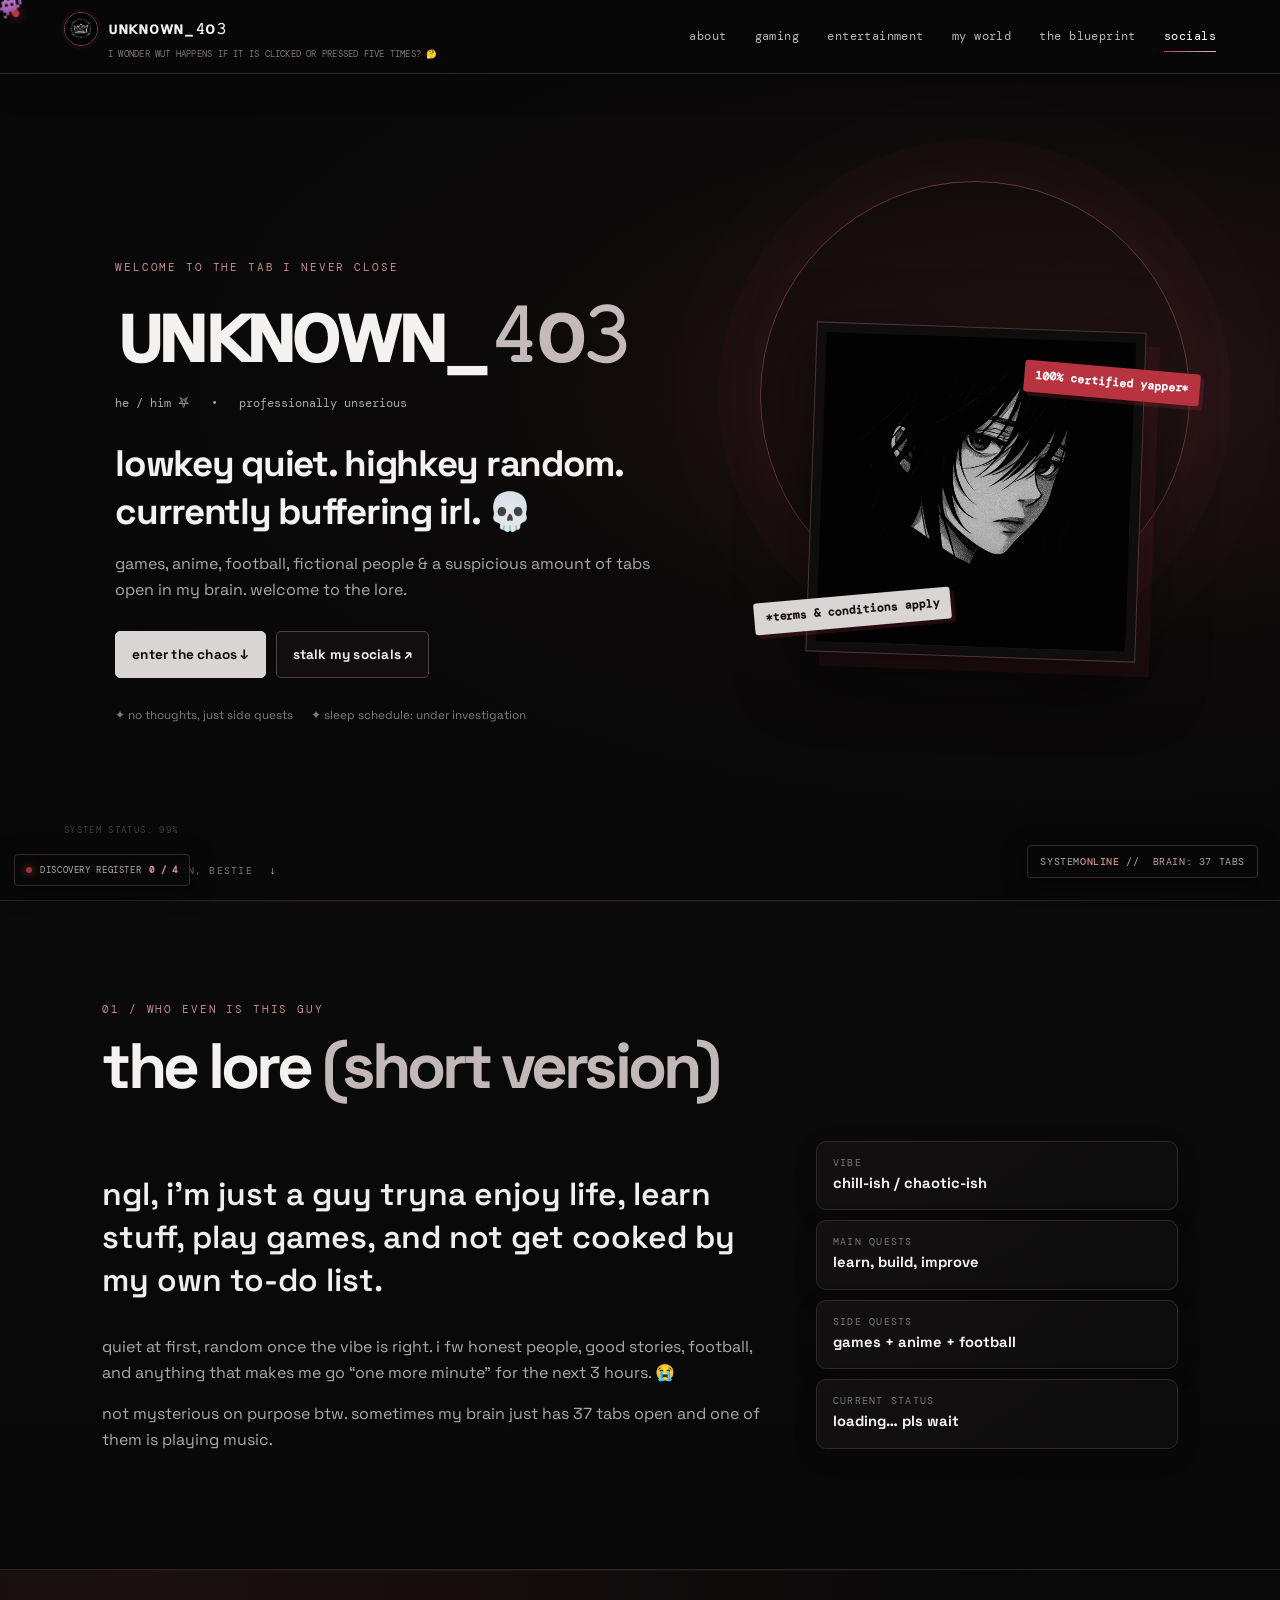
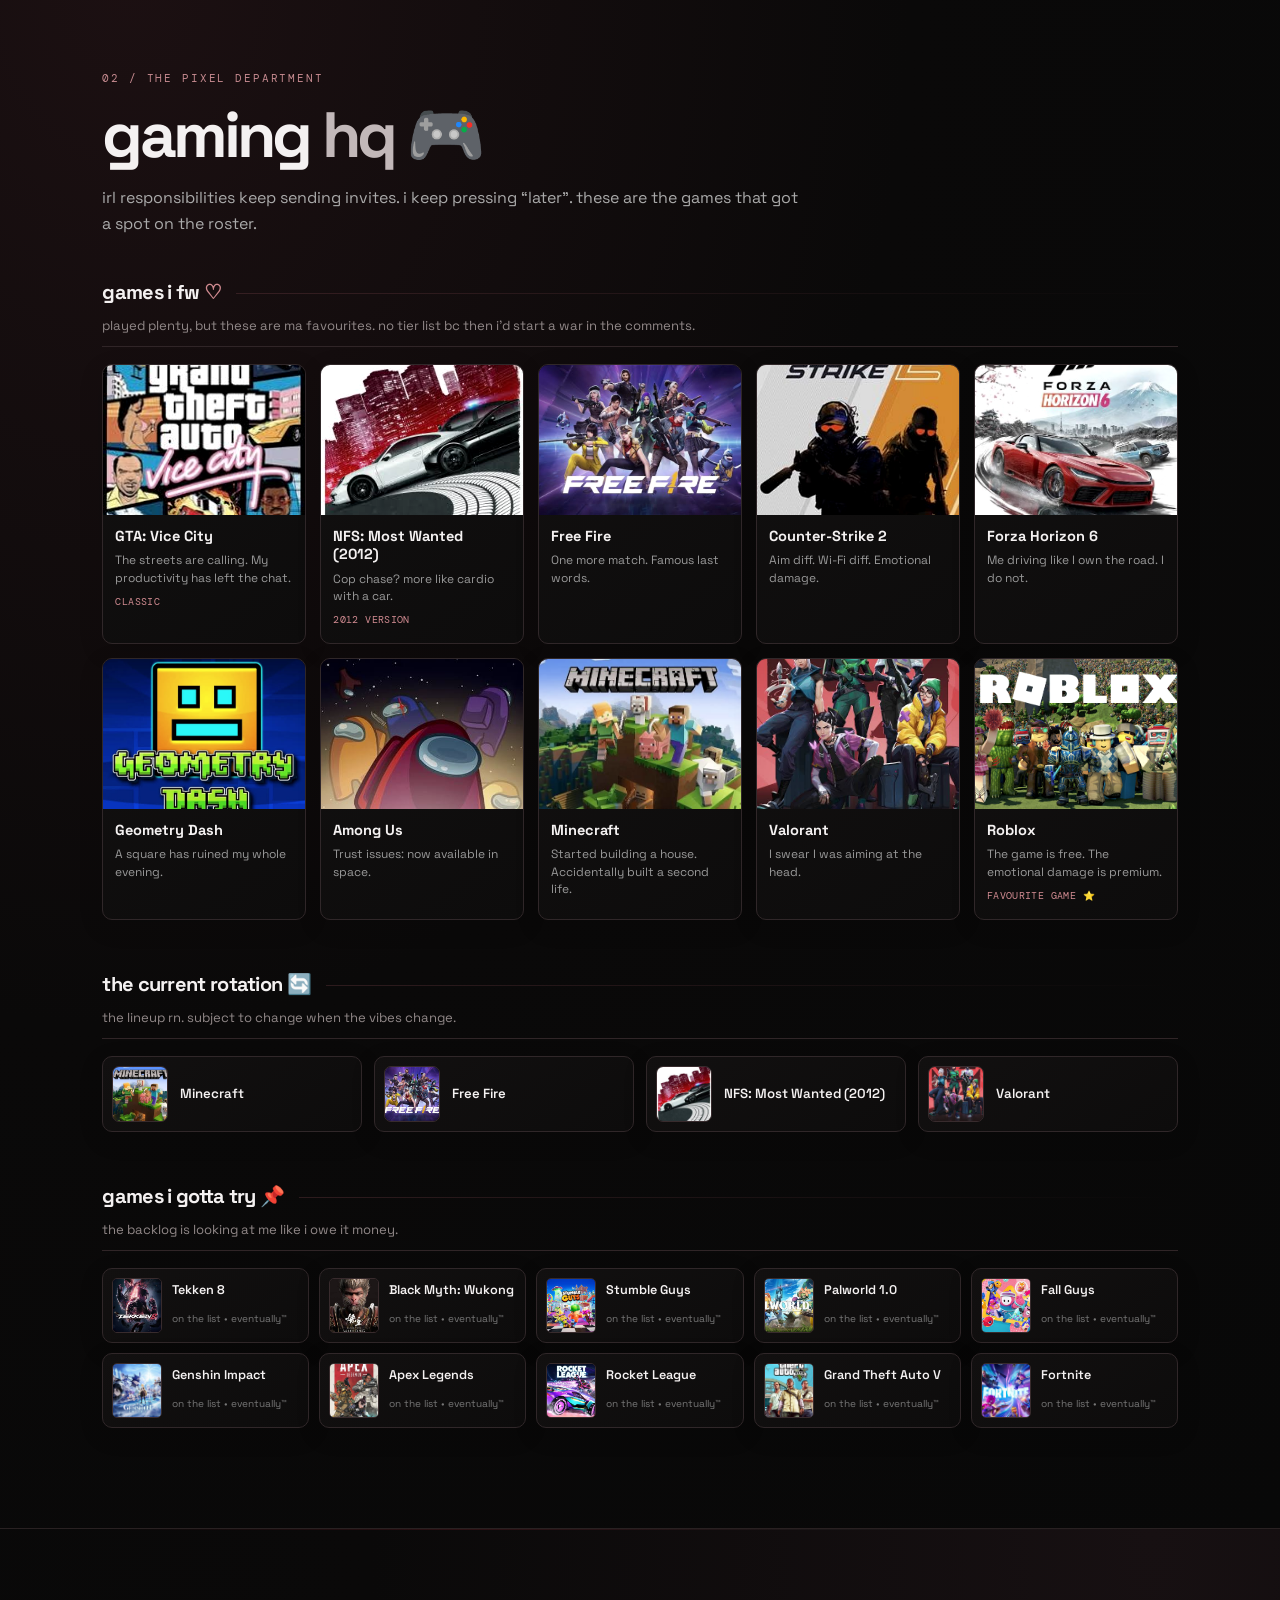
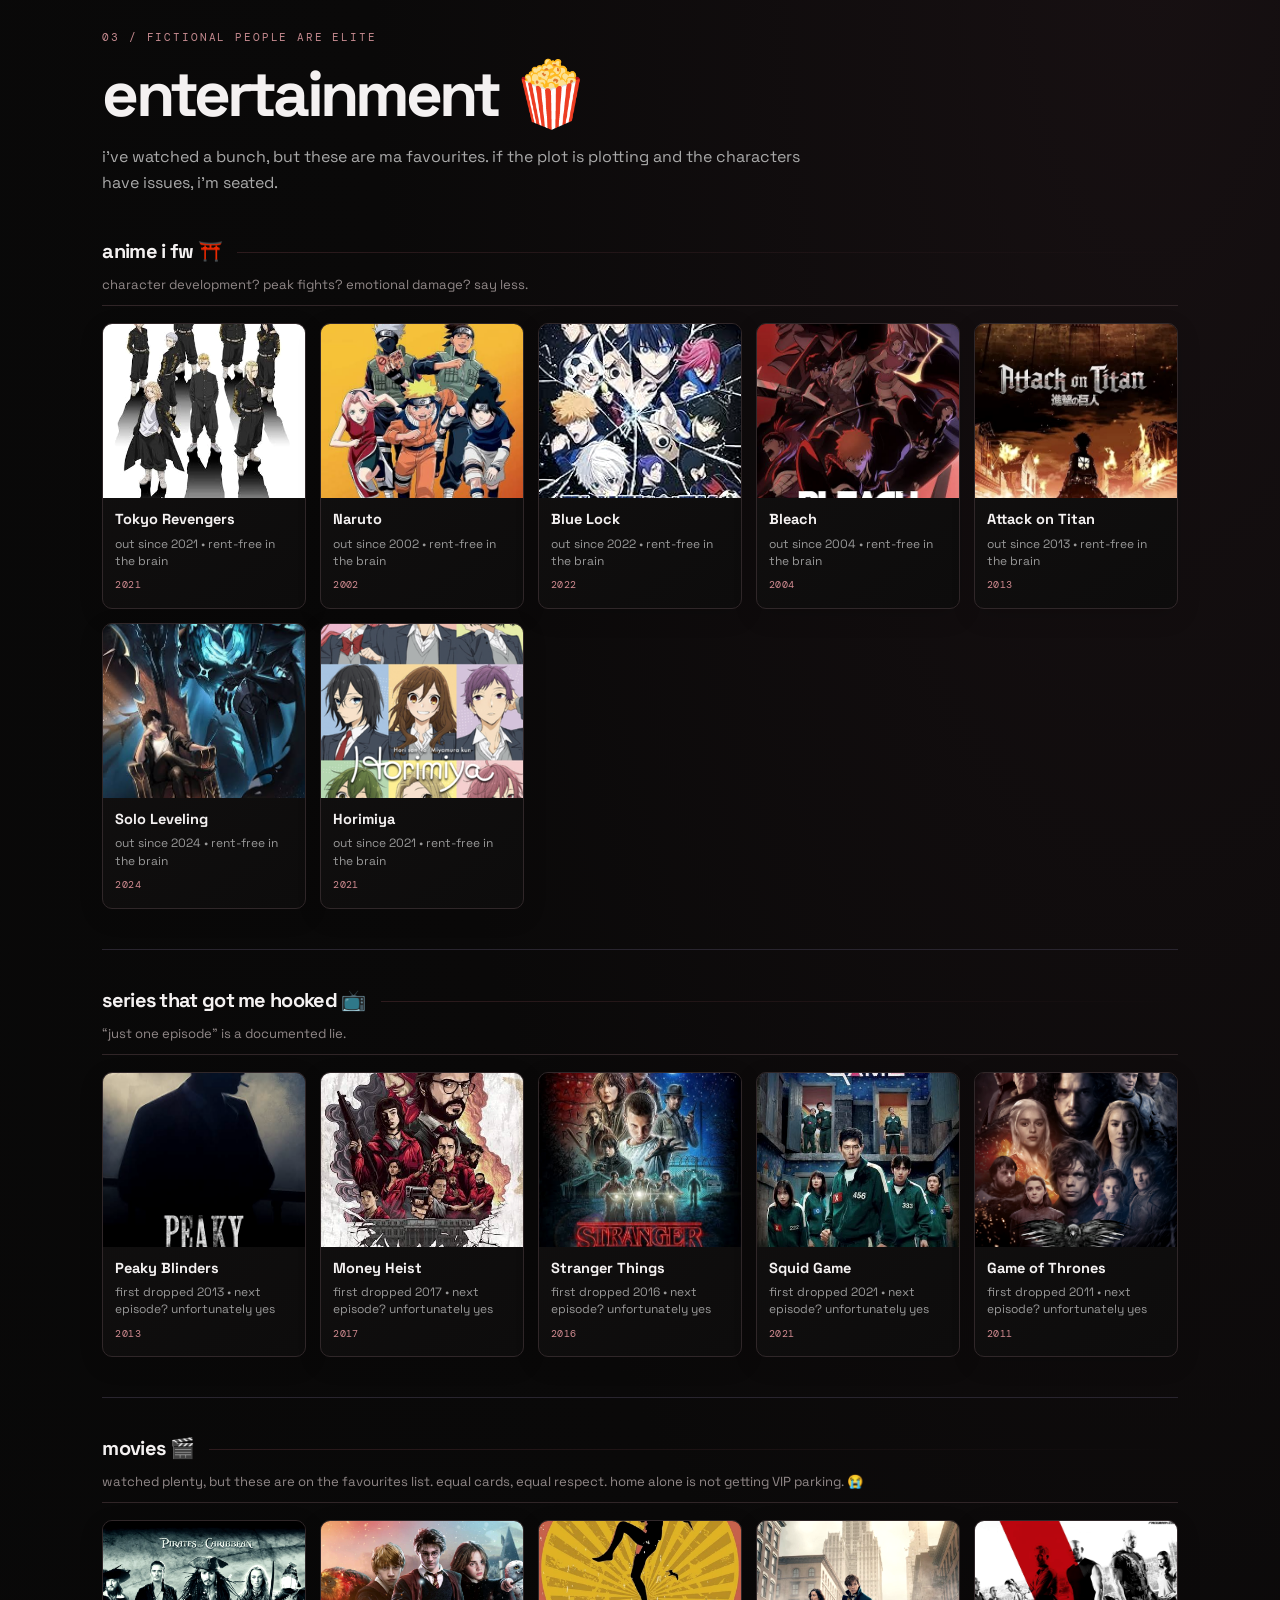
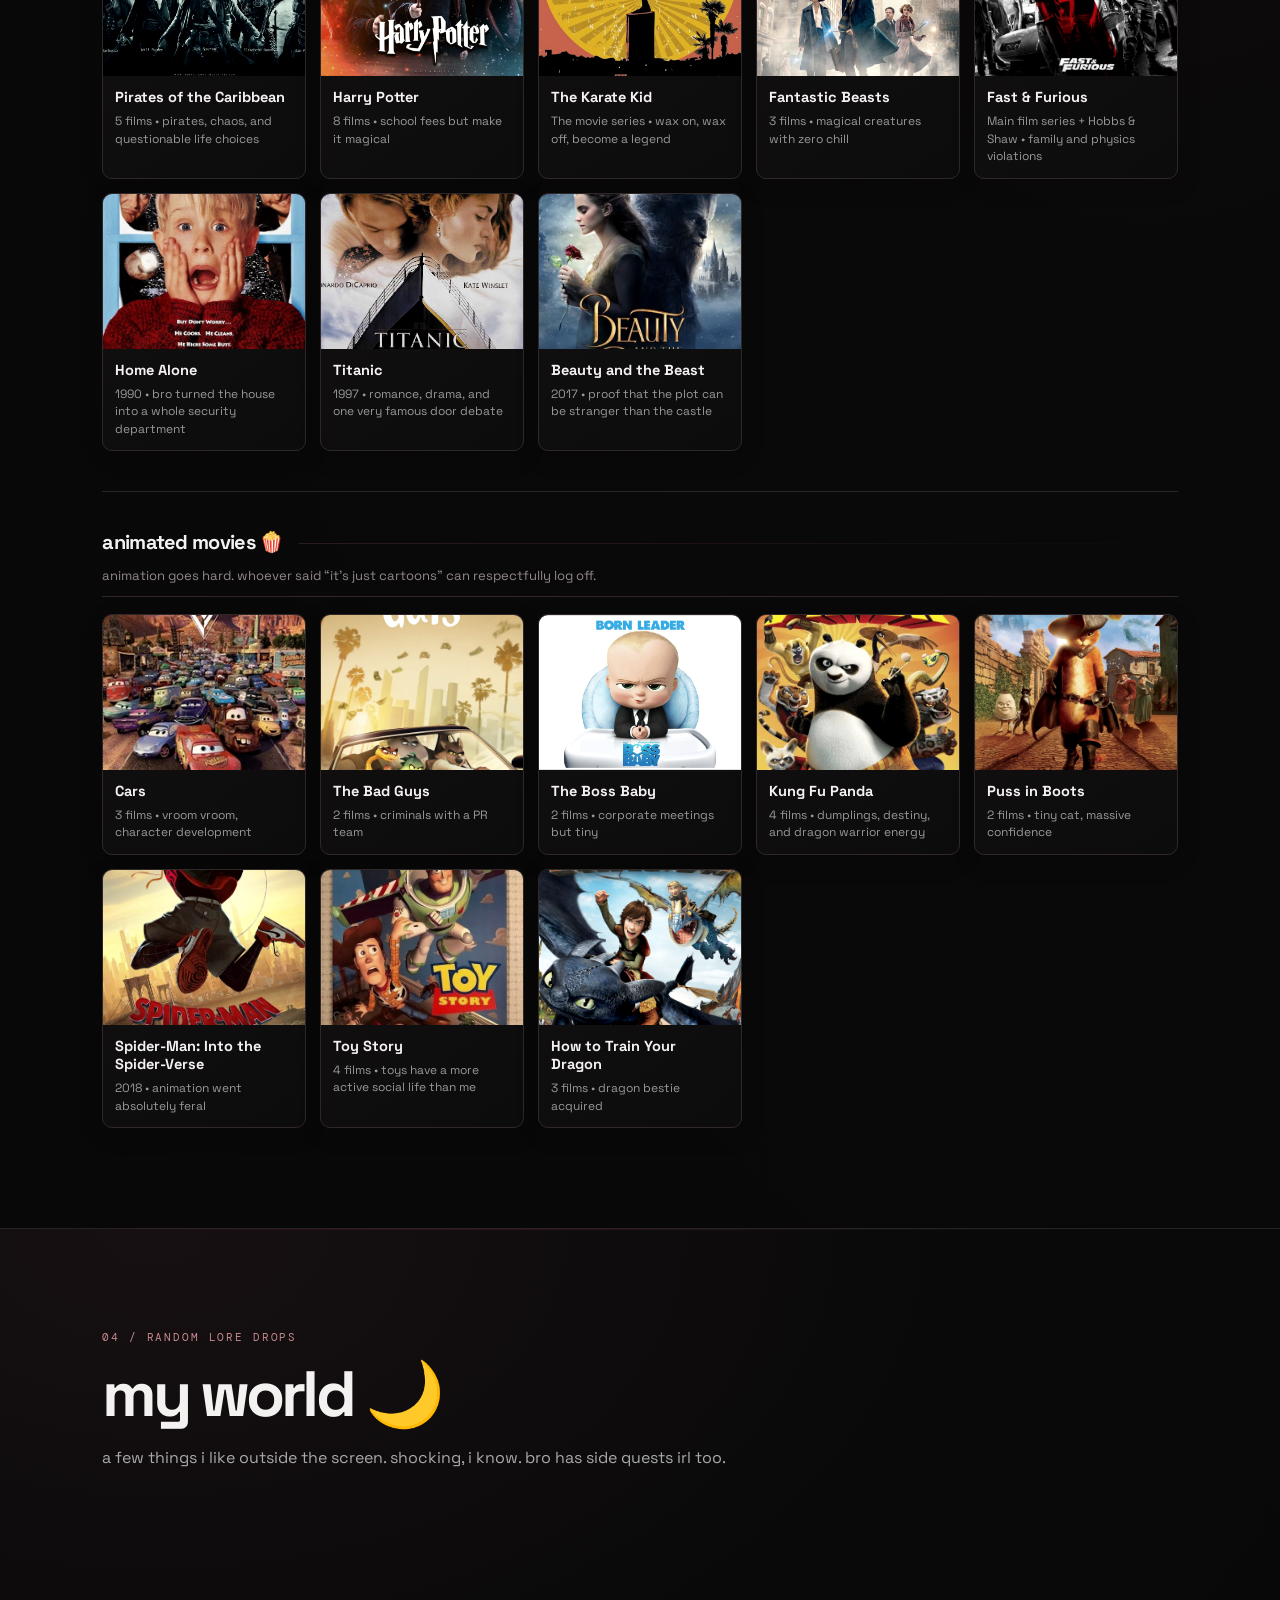
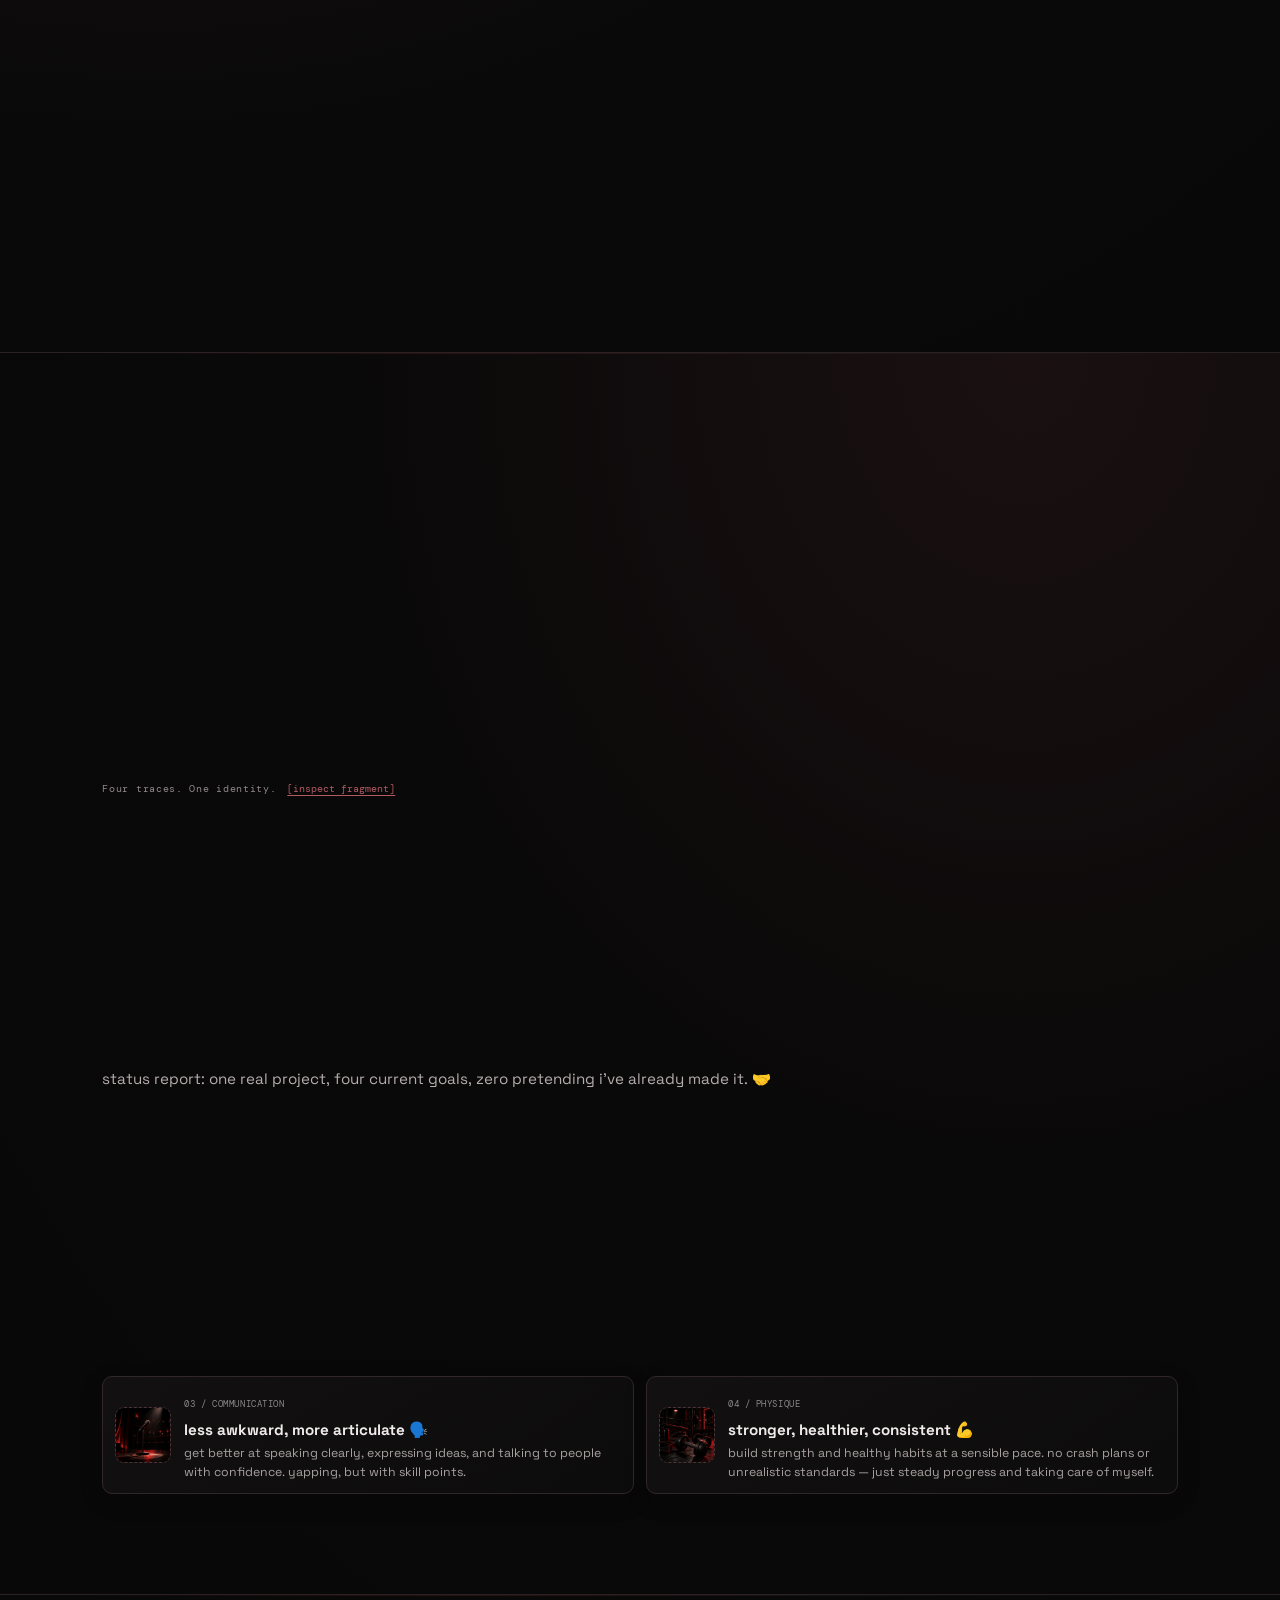
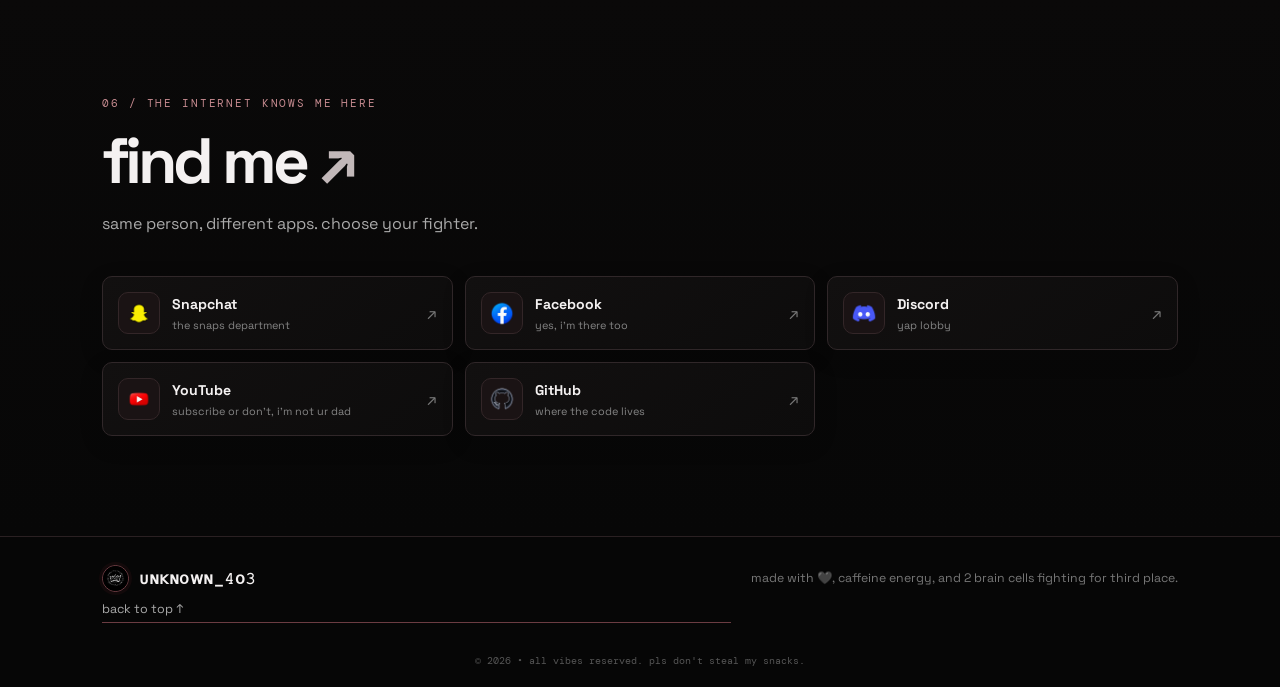
==== index.html @ 3bd11856 "Add files via upload" ====
<!doctype html><html lang="en"><head><meta charset="utf-8"><meta name="viewport" content="width=device-width, initial-scale=1"><meta name="theme-color" content="#080808"><meta name="description" content="The chaotic little corner of the internet belonging to unknown403."><title>ᴜɴᴋɴᴏᴡɴ_𝟺ᴏ𝟹 — my little corner of the internet</title><link rel="icon" href="assets/icons/favicon.svg"><link rel="stylesheet" href="styles.css"></head><body><div class="custom-cursor" id="customCursor" aria-hidden="true">👾</div><div class="scroll-progress" id="progress"></div><header class="topbar"><div class="brand-stack"><a class="brand" href="#home"><img src="assets/profile/crown-logo.jpg" alt="Crown logo"><span>ᴜɴᴋɴᴏᴡɴ_𝟺ᴏ𝟹</span></a><p class="profile-five-clue" tabindex="0">I WONDER WUT HAPPENS IF IT IS CLICKED OR PRESSED FIVE TIMES? 🤔</p></div><button class="menu-toggle" id="menuToggle" aria-label="Toggle navigation">☰</button><nav id="nav"><a href="#about">about</a><a href="#gaming">gaming</a><a href="#entertainment">entertainment</a><a href="#world">my world</a><a href="#projects">the blueprint</a><a href="#socials">socials</a></nav></header><main>
<section class="hero" id="home"><div class="hero-glow"></div><div class="hero-text"><p class="eyebrow">WELCOME TO THE TAB I NEVER CLOSE</p><div class="profile-lockup"><div class="profile-lockup-copy"><h1>ᴜɴᴋɴᴏᴡɴ_<span>𝟺ᴏ𝟹</span></h1></div></div><p class="pronouns">he / him ⛧ &nbsp; • &nbsp; professionally unserious</p><p class="hero-line">lowkey quiet. highkey random.<br>currently buffering irl. 💀</p><p class="hero-desc">games, anime, football, fictional people & a suspicious amount of tabs open in my brain. welcome to the lore.</p><div class="hero-actions"><a class="btn primary" href="#gaming">enter the chaos ↓</a><a class="btn secondary" href="#socials">stalk my socials ↗</a></div><div class="hero-mini"><span>✦ no thoughts, just side quests</span><span>✦ sleep schedule: under investigation</span></div></div><div class="hero-portrait"><div class="portrait-frame"><img src="assets/profile/profile-picture.png" alt="My black and white anime profile picture"></div><div class="floating-note note-one">100% certified yapper*</div><div class="floating-note note-two">*terms & conditions apply</div></div><div class="egg-home-clue" data-egg-home-clue aria-hidden="true">SYSTEM STATUS: 99%</div><div class="hero-bottom">SCROLL DOWN, BESTIE <span>↓</span></div></section>
<section class="section about" id="about"><div class="section-head"><p class="eyebrow">01 / WHO EVEN IS THIS GUY</p><h2>the lore <span>(short version)</span></h2></div><div class="about-grid"><div class="about-main"><p class="big-copy">ngl, i'm just a guy tryna enjoy life, learn stuff, play games, and not get cooked by my own to-do list.</p><p>quiet at first, random once the vibe is right. i fw honest people, good stories, football, and anything that makes me go “one more minute” for the next 3 hours. 😭</p><p>not mysterious on purpose btw. sometimes my brain just has 37 tabs open and one of them is playing music.</p></div><div class="fact-stack"><div class="fact"><span>vibe</span><b>chill-ish / chaotic-ish</b></div><div class="fact"><span>main quests</span><b>learn, build, improve</b></div><div class="fact"><span>side quests</span><b>games + anime + football</b></div><div class="fact"><span>current status</span><b>loading… pls wait</b></div></div></div></section>
<section class="section gaming" id="gaming"><div class="section-head"><p class="eyebrow">02 / THE PIXEL DEPARTMENT</p><h2>gaming <span>hq 🎮</span></h2><p class="section-intro">irl responsibilities keep sending invites. i keep pressing “later”. these are the games that got a spot on the roster.</p></div><div class="subhead"><h3>games i fw <span>♡</span></h3><p>played plenty, but these are ma favourites. no tier list bc then i'd start a war in the comments.</p></div><div class="media-grid game-grid"><article class="media-card"><div class="poster-wrap"><img loading="lazy" src="assets/games/gta-vice-city.jfif" alt="GTA: Vice City artwork" onerror="this.closest('.media-card').classList.add('no-image')"><span class="poster-fallback">GTA: Vice City</span></div><div class="card-copy"><h3>GTA: Vice City</h3><p>The streets are calling. My productivity has left the chat.</p><span class="tag">CLASSIC</span></div></article><article class="media-card"><div class="poster-wrap"><img loading="lazy" src="assets/games/nfs-most-wanted-2012.jfif" alt="NFS: Most Wanted (2012) artwork" onerror="this.closest('.media-card').classList.add('no-image')"><span class="poster-fallback">NFS: Most Wanted (2012)</span></div><div class="card-copy"><h3>NFS: Most Wanted (2012)</h3><p>Cop chase? more like cardio with a car.</p><span class="tag">2012 VERSION</span></div></article><article class="media-card"><div class="poster-wrap"><img loading="lazy" src="assets/games/free-fire.jfif" alt="Free Fire artwork" onerror="this.closest('.media-card').classList.add('no-image')"><span class="poster-fallback">Free Fire</span></div><div class="card-copy"><h3>Free Fire</h3><p>One more match. Famous last words.</p></div></article><article class="media-card"><div class="poster-wrap"><img loading="lazy" src="assets/games/counter-strike-2.jfif" alt="Counter-Strike 2 artwork" onerror="this.closest('.media-card').classList.add('no-image')"><span class="poster-fallback">Counter-Strike 2</span></div><div class="card-copy"><h3>Counter-Strike 2</h3><p>Aim diff. Wi-Fi diff. Emotional damage.</p></div></article><article class="media-card"><div class="poster-wrap"><img loading="lazy" src="assets/games/forza-horizon-6.jfif" alt="Forza Horizon 6 artwork" onerror="this.closest('.media-card').classList.add('no-image')"><span class="poster-fallback">Forza Horizon 6</span></div><div class="card-copy"><h3>Forza Horizon 6</h3><p>Me driving like I own the road. I do not.</p></div></article><article class="media-card"><div class="poster-wrap"><img loading="lazy" src="assets/games/geometry-dash.jfif" alt="Geometry Dash artwork" onerror="this.closest('.media-card').classList.add('no-image')"><span class="poster-fallback">Geometry Dash</span></div><div class="card-copy"><h3>Geometry Dash</h3><p>A square has ruined my whole evening.</p></div></article><article class="media-card"><div class="poster-wrap"><img loading="lazy" src="assets/games/among-us.jfif" alt="Among Us artwork" onerror="this.closest('.media-card').classList.add('no-image')"><span class="poster-fallback">Among Us</span></div><div class="card-copy"><h3>Among Us</h3><p>Trust issues: now available in space.</p></div></article><article class="media-card"><div class="poster-wrap"><img loading="lazy" src="assets/games/minecraft.jfif" alt="Minecraft artwork" onerror="this.closest('.media-card').classList.add('no-image')"><span class="poster-fallback">Minecraft</span></div><div class="card-copy"><h3>Minecraft</h3><p>Started building a house. Accidentally built a second life.</p></div></article><article class="media-card"><div class="poster-wrap"><img loading="lazy" src="assets/games/valorant.jfif" alt="Valorant artwork" onerror="this.closest('.media-card').classList.add('no-image')"><span class="poster-fallback">Valorant</span></div><div class="card-copy"><h3>Valorant</h3><p>I swear I was aiming at the head.</p></div></article><article class="media-card"><div class="poster-wrap"><img loading="lazy" src="assets/games/roblox.jfif" alt="Roblox artwork" onerror="this.closest('.media-card').classList.add('no-image')"><span class="poster-fallback">Roblox</span></div><div class="card-copy"><h3>Roblox</h3><p>The game is free. The emotional damage is premium.</p><span class="tag">FAVOURITE GAME ⭐</span></div></article></div><div class="subhead rotation-head"><h3>the current rotation <span>🔄</span></h3><p>the lineup rn. subject to change when the vibes change.</p></div><div class="rotation-grid"><div class="rotation-item"><img loading="lazy" src="assets/games/minecraft.jfif" alt="Minecraft"><span>Minecraft</span></div><div class="rotation-item"><img loading="lazy" src="assets/games/free-fire.jfif" alt="Free Fire"><span>Free Fire</span></div><div class="rotation-item"><img loading="lazy" src="assets/games/nfs-most-wanted-2012.jfif" alt="NFS: Most Wanted (2012)"><span>NFS: Most Wanted (2012)</span></div><div class="rotation-item"><img loading="lazy" src="assets/games/valorant.jfif" alt="Valorant"><span>Valorant</span></div></div><div class="subhead wishlist-head"><h3>games i gotta try <span>📌</span></h3><p>the backlog is looking at me like i owe it money.</p></div><div class="wishlist-grid"><div class="wish-item"><img loading="lazy" src="assets/games/tekken-8.jfif" alt="Tekken 8"><span>Tekken 8</span><small>on the list • eventually™</small></div><div class="wish-item"><img loading="lazy" src="assets/games/black-myth-wukong.jfif" alt="Black Myth: Wukong"><span>Black Myth: Wukong</span><small>on the list • eventually™</small></div><div class="wish-item"><img loading="lazy" src="assets/games/stumble-guys.jfif" alt="Stumble Guys"><span>Stumble Guys</span><small>on the list • eventually™</small></div><div class="wish-item"><img loading="lazy" src="assets/games/palworld-1-0.jfif" alt="Palworld 1.0"><span>Palworld 1.0</span><small>on the list • eventually™</small></div><div class="wish-item"><img loading="lazy" src="assets/games/fall-guys.jfif" alt="Fall Guys"><span>Fall Guys</span><small>on the list • eventually™</small></div><div class="wish-item"><img loading="lazy" src="assets/games/genshin-impact.jfif" alt="Genshin Impact"><span>Genshin Impact</span><small>on the list • eventually™</small></div><div class="wish-item"><img loading="lazy" src="assets/games/apex-legends.jfif" alt="Apex Legends"><span>Apex Legends</span><small>on the list • eventually™</small></div><div class="wish-item"><img loading="lazy" src="assets/games/rocket-league.jfif" alt="Rocket League"><span>Rocket League</span><small>on the list • eventually™</small></div><div class="wish-item"><img loading="lazy" src="assets/games/gta-v.jfif" alt="Grand Theft Auto V"><span>Grand Theft Auto V</span><small>on the list • eventually™</small></div><div class="wish-item"><img loading="lazy" src="assets/games/fortnite.jfif" alt="Fortnite"><span>Fortnite</span><small>on the list • eventually™</small></div></div></section>
<section class="section entertainment" id="entertainment"><div class="section-head"><p class="eyebrow">03 / FICTIONAL PEOPLE ARE ELITE</p><h2>entertainment <span>🍿</span></h2><p class="section-intro">i've watched a bunch, but these are ma favourites. if the plot is plotting and the characters have issues, i'm seated.</p></div><div class="ent-block anime-block"><div class="subhead"><h3>anime i fw <span>⛩️</span></h3><p>character development? peak fights? emotional damage? say less.</p></div><div class="media-grid poster-grid"><article class="media-card"><div class="poster-wrap"><img loading="lazy" src="assets/anime/tokyo-revengers.jfif" alt="Tokyo Revengers artwork" onerror="this.closest('.media-card').classList.add('no-image')"><span class="poster-fallback">Tokyo Revengers</span></div><div class="card-copy"><h3>Tokyo Revengers</h3><p>out since 2021 • rent-free in the brain</p><span class="tag">2021</span></div></article><article class="media-card"><div class="poster-wrap"><img loading="lazy" src="assets/anime/naruto.jfif" alt="Naruto artwork" onerror="this.closest('.media-card').classList.add('no-image')"><span class="poster-fallback">Naruto</span></div><div class="card-copy"><h3>Naruto</h3><p>out since 2002 • rent-free in the brain</p><span class="tag">2002</span></div></article><article class="media-card"><div class="poster-wrap"><img loading="lazy" src="assets/anime/blue-lock.jfif" alt="Blue Lock artwork" onerror="this.closest('.media-card').classList.add('no-image')"><span class="poster-fallback">Blue Lock</span></div><div class="card-copy"><h3>Blue Lock</h3><p>out since 2022 • rent-free in the brain</p><span class="tag">2022</span></div></article><article class="media-card"><div class="poster-wrap"><img loading="lazy" src="assets/anime/bleach.jfif" alt="Bleach artwork" onerror="this.closest('.media-card').classList.add('no-image')"><span class="poster-fallback">Bleach</span></div><div class="card-copy"><h3>Bleach</h3><p>out since 2004 • rent-free in the brain</p><span class="tag">2004</span></div></article><article class="media-card"><div class="poster-wrap"><img loading="lazy" src="assets/anime/attack-on-titan.jfif" alt="Attack on Titan artwork" onerror="this.closest('.media-card').classList.add('no-image')"><span class="poster-fallback">Attack on Titan</span></div><div class="card-copy"><h3>Attack on Titan</h3><p>out since 2013 • rent-free in the brain</p><span class="tag">2013</span></div></article><article class="media-card"><div class="poster-wrap"><img loading="lazy" src="assets/anime/solo-leveling.jfif" alt="Solo Leveling artwork" onerror="this.closest('.media-card').classList.add('no-image')"><span class="poster-fallback">Solo Leveling</span></div><div class="card-copy"><h3>Solo Leveling</h3><p>out since 2024 • rent-free in the brain</p><span class="tag">2024</span></div></article><article class="media-card"><div class="poster-wrap"><img loading="lazy" src="assets/anime/horimiya.png" alt="Horimiya artwork" onerror="this.closest('.media-card').classList.add('no-image')"><span class="poster-fallback">Horimiya</span></div><div class="card-copy"><h3>Horimiya</h3><p>out since 2021 • rent-free in the brain</p><span class="tag">2021</span></div></article></div></div><div class="ent-block series-block"><div class="subhead"><h3>series that got me hooked <span>📺</span></h3><p>“just one episode” is a documented lie.</p></div><div class="media-grid poster-grid"><article class="media-card"><div class="poster-wrap"><img loading="lazy" src="assets/web-series/peaky-blinders.jfif" alt="Peaky Blinders artwork" onerror="this.closest('.media-card').classList.add('no-image')"><span class="poster-fallback">Peaky Blinders</span></div><div class="card-copy"><h3>Peaky Blinders</h3><p>first dropped 2013 • next episode? unfortunately yes</p><span class="tag">2013</span></div></article><article class="media-card"><div class="poster-wrap"><img loading="lazy" src="assets/web-series/money-heist.jfif" alt="Money Heist artwork" onerror="this.closest('.media-card').classList.add('no-image')"><span class="poster-fallback">Money Heist</span></div><div class="card-copy"><h3>Money Heist</h3><p>first dropped 2017 • next episode? unfortunately yes</p><span class="tag">2017</span></div></article><article class="media-card"><div class="poster-wrap"><img loading="lazy" src="assets/web-series/stranger-things.jfif" alt="Stranger Things artwork" onerror="this.closest('.media-card').classList.add('no-image')"><span class="poster-fallback">Stranger Things</span></div><div class="card-copy"><h3>Stranger Things</h3><p>first dropped 2016 • next episode? unfortunately yes</p><span class="tag">2016</span></div></article><article class="media-card"><div class="poster-wrap"><img loading="lazy" src="assets/web-series/squid-game.jfif" alt="Squid Game artwork" onerror="this.closest('.media-card').classList.add('no-image')"><span class="poster-fallback">Squid Game</span></div><div class="card-copy"><h3>Squid Game</h3><p>first dropped 2021 • next episode? unfortunately yes</p><span class="tag">2021</span></div></article><article class="media-card"><div class="poster-wrap"><img loading="lazy" src="assets/web-series/game-of-thrones.jpg" alt="Game of Thrones artwork" onerror="this.closest('.media-card').classList.add('no-image')"><span class="poster-fallback">Game of Thrones</span></div><div class="card-copy"><h3>Game of Thrones</h3><p>first dropped 2011 • next episode? unfortunately yes</p><span class="tag">2011</span></div></article></div></div><div class="ent-block movies-block"><div class="subhead"><h3>movies <span>🎬</span></h3><p>watched plenty, but these are on the favourites list. equal cards, equal respect. home alone is not getting VIP parking. 😭</p></div><div class="media-grid poster-grid"><article class="media-card"><div class="poster-wrap"><img loading="lazy" src="assets/movies/pirates-of-the-caribbean.jpg" alt="Pirates of the Caribbean artwork" onerror="this.closest('.media-card').classList.add('no-image')"><span class="poster-fallback">Pirates of the Caribbean</span></div><div class="card-copy"><h3>Pirates of the Caribbean</h3><p>5 films • pirates, chaos, and questionable life choices</p></div></article><article class="media-card"><div class="poster-wrap"><img loading="lazy" src="assets/movies/harry-potter.jpg" alt="Harry Potter artwork" onerror="this.closest('.media-card').classList.add('no-image')"><span class="poster-fallback">Harry Potter</span></div><div class="card-copy"><h3>Harry Potter</h3><p>8 films • school fees but make it magical</p></div></article><article class="media-card"><div class="poster-wrap"><img loading="lazy" src="assets/movies/karate-kid.jpg" alt="The Karate Kid artwork" onerror="this.closest('.media-card').classList.add('no-image')"><span class="poster-fallback">The Karate Kid</span></div><div class="card-copy"><h3>The Karate Kid</h3><p>The movie series • wax on, wax off, become a legend</p></div></article><article class="media-card"><div class="poster-wrap"><img loading="lazy" src="assets/movies/fantastic-beasts.jpg" alt="Fantastic Beasts artwork" onerror="this.closest('.media-card').classList.add('no-image')"><span class="poster-fallback">Fantastic Beasts</span></div><div class="card-copy"><h3>Fantastic Beasts</h3><p>3 films • magical creatures with zero chill</p></div></article><article class="media-card"><div class="poster-wrap"><img loading="lazy" src="assets/movies/fast-and-furious.jpg" alt="Fast & Furious artwork" onerror="this.closest('.media-card').classList.add('no-image')"><span class="poster-fallback">Fast & Furious</span></div><div class="card-copy"><h3>Fast & Furious</h3><p>Main film series + Hobbs & Shaw • family and physics violations</p></div></article><article class="media-card"><div class="poster-wrap"><img loading="lazy" src="assets/movies/home-alone.jfif" alt="Home Alone artwork" onerror="this.closest('.media-card').classList.add('no-image')"><span class="poster-fallback">Home Alone</span></div><div class="card-copy"><h3>Home Alone</h3><p>1990 • bro turned the house into a whole security department</p></div></article><article class="media-card"><div class="poster-wrap"><img loading="lazy" src="assets/movies/titanic.jfif" alt="Titanic artwork" onerror="this.closest('.media-card').classList.add('no-image')"><span class="poster-fallback">Titanic</span></div><div class="card-copy"><h3>Titanic</h3><p>1997 • romance, drama, and one very famous door debate</p></div></article><article class="media-card"><div class="poster-wrap"><img loading="lazy" src="assets/movies/beauty-and-the-beast.webp" alt="Beauty and the Beast artwork" onerror="this.closest('.media-card').classList.add('no-image')"><span class="poster-fallback">Beauty and the Beast</span></div><div class="card-copy"><h3>Beauty and the Beast</h3><p>2017 • proof that the plot can be stranger than the castle</p></div></article></div></div><div class="ent-block animated-block"><div class="subhead"><h3>animated movies <span>🍿</span></h3><p>animation goes hard. whoever said “it's just cartoons” can respectfully log off.</p></div><div class="media-grid poster-grid"><article class="media-card"><div class="poster-wrap"><img loading="lazy" src="assets/animated-movies/cars.webp" alt="Cars artwork" onerror="this.closest('.media-card').classList.add('no-image')"><span class="poster-fallback">Cars</span></div><div class="card-copy"><h3>Cars</h3><p>3 films • vroom vroom, character development</p></div></article><article class="media-card"><div class="poster-wrap"><img loading="lazy" src="assets/animated-movies/the-bad-guys.webp" alt="The Bad Guys artwork" onerror="this.closest('.media-card').classList.add('no-image')"><span class="poster-fallback">The Bad Guys</span></div><div class="card-copy"><h3>The Bad Guys</h3><p>2 films • criminals with a PR team</p></div></article><article class="media-card"><div class="poster-wrap"><img loading="lazy" src="assets/animated-movies/the-boss-baby.webp" alt="The Boss Baby artwork" onerror="this.closest('.media-card').classList.add('no-image')"><span class="poster-fallback">The Boss Baby</span></div><div class="card-copy"><h3>The Boss Baby</h3><p>2 films • corporate meetings but tiny</p></div></article><article class="media-card"><div class="poster-wrap"><img loading="lazy" src="assets/animated-movies/kung-fu-panda.jfif" alt="Kung Fu Panda artwork" onerror="this.closest('.media-card').classList.add('no-image')"><span class="poster-fallback">Kung Fu Panda</span></div><div class="card-copy"><h3>Kung Fu Panda</h3><p>4 films • dumplings, destiny, and dragon warrior energy</p></div></article><article class="media-card"><div class="poster-wrap"><img loading="lazy" src="assets/animated-movies/puss-in-boots.webp" alt="Puss in Boots artwork" onerror="this.closest('.media-card').classList.add('no-image')"><span class="poster-fallback">Puss in Boots</span></div><div class="card-copy"><h3>Puss in Boots</h3><p>2 films • tiny cat, massive confidence</p></div></article><article class="media-card"><div class="poster-wrap"><img loading="lazy" src="assets/animated-movies/spider-man.jfif" alt="Spider-Man: Into the Spider-Verse artwork" onerror="this.closest('.media-card').classList.add('no-image')"><span class="poster-fallback">Spider-Man: Into the Spider-Verse</span></div><div class="card-copy"><h3>Spider-Man: Into the Spider-Verse</h3><p>2018 • animation went absolutely feral</p></div></article><article class="media-card"><div class="poster-wrap"><img loading="lazy" src="assets/animated-movies/toy-story.jfif" alt="Toy Story artwork" onerror="this.closest('.media-card').classList.add('no-image')"><span class="poster-fallback">Toy Story</span></div><div class="card-copy"><h3>Toy Story</h3><p>4 films • toys have a more active social life than me</p></div></article><article class="media-card"><div class="poster-wrap"><img loading="lazy" src="assets/animated-movies/how-to-train-your-dragon.jpg" alt="How to Train Your Dragon artwork" onerror="this.closest('.media-card').classList.add('no-image')"><span class="poster-fallback">How to Train Your Dragon</span></div><div class="card-copy"><h3>How to Train Your Dragon</h3><p>3 films • dragon bestie acquired</p></div></article></div></div></section>
<section class="section my-world" id="world"><div class="section-head"><p class="eyebrow">04 / RANDOM LORE DROPS</p><h2>my world <span>🌙</span></h2><p class="section-intro">a few things i like outside the screen. shocking, i know. bro has side quests irl too.</p></div><div class="interest-grid"><article><span>⚽</span><h3>football</h3><p>ball is life. unless the ball hits me in the face. then we never speak of it.</p></article><article><span>🧠</span><h3>learning stuff</h3><p>curiosity got me opening 19 tabs and forgetting why i opened the first one.</p></article><article><span>📚</span><h3>fictional worlds</h3><p>real life has bills. fictional worlds have lore. easy choice tbh.</p></article><article><span>🍜</span><h3>food</h3><p>i don't need a reason to eat. the food existing is the reason.</p></article><article><span>💭</span><h3>delulu hours</h3><p>manifesting? maybe. making up scenarios before sleep? absolutely.</p></article><article><span>📈</span><h3>self improvement</h3><p>slow progress still counts. we're upgrading the character, not speedrunning life.</p></article></div></section>
<section class="section projects blueprint" id="projects"><div class="section-head"><p class="eyebrow">05 / THE CURRENT BUILD</p><h2>the blueprint <span>🗝️</span></h2><p class="section-intro">less future-life fan fiction, more current missions. these are the things getting my attention right now. 🎯</p></div><div class="blueprint-subhead"><h3>projects: real ones only <span>⌘</span></h3><p>one thing built, one slot reserved for whatever cooks next. no imaginary CEO arc.</p></div><p class="egg-project-clue">Four traces. One identity. <button type="button" data-egg-fragment aria-label="Inspect the final fragment">[inspect fragment]</button></p><div class="project-grid"><article class="project-card current"><div class="project-top"><span class="project-icon">⌘</span><span class="status">LIVE / EVOLVING</span></div><h3>this website</h3><p>my corner of the internet. still under construction because apparently i have opinions about pixels.</p><a class="project-foot" href="https://unkn0wn4o3.github.io/" target="_blank" rel="noopener noreferrer">VIEW THE CRIME SCENE ↗</a></article><article class="project-card upcoming"><div class="project-top"><span class="project-icon">👀</span><span class="status muted">LOADING...</span></div><h3>the next side quest</h3><p>some other project might spawn here later. the idea department is buffering rn 💀 no fake announcements, no imaginary startup empire. when it’s real, it gets a box.</p><span class="project-foot">COMING SOON™ · WHEN IT'S ACTUALLY READY</span></article></div><p class="goals-line">status report: one real project, four current goals, zero pretending i’ve already made it. 🤝</p><div class="blueprint-subhead"><h3>current focus quests <span>🎯</span></h3><p>four priorities for this chapter. keep it simple, show up consistently, repeat.</p></div><div class="ambition-grid current-goals"><article class="ambition-card blueprint-card"><div class="blueprint-image"><img src="assets/goals/academic-arc.png" alt="" loading="lazy"></div><div class="blueprint-card-copy"><span class="ambition-index">01 / ACADEMICS</span><h3>95%+ — academic comeback 📚</h3><p>lock in, study smart, and make the marks speak. the syllabus is not about to humble me without a fight.</p></div></article><article class="ambition-card blueprint-card"><div class="blueprint-image"><img src="assets/goals/football.png" alt="" loading="lazy"></div><div class="blueprint-card-copy"><span class="ambition-index">02 / FOOTBALL</span><h3>touch grass. score goals. ⚽</h3><p>keep improving on the pitch, build consistency, and let the football do the talking. main-character runs, side-character stamina? never.</p></div></article><article class="ambition-card blueprint-card"><div class="blueprint-image"><img src="assets/goals/communication.png" alt="" loading="lazy"></div><div class="blueprint-card-copy"><span class="ambition-index">03 / COMMUNICATION</span><h3>less awkward, more articulate 🗣️</h3><p>get better at speaking clearly, expressing ideas, and talking to people with confidence. yapping, but with skill points.</p></div></article><article class="ambition-card blueprint-card"><div class="blueprint-image"><img src="assets/goals/physique.png" alt="" loading="lazy"></div><div class="blueprint-card-copy"><span class="ambition-index">04 / PHYSIQUE</span><h3>stronger, healthier, consistent 💪</h3><p>build strength and healthy habits at a sensible pace. no crash plans or unrealistic standards — just steady progress and taking care of myself.</p></div></article></div></section>
<section class="section socials" id="socials"><div class="section-head"><p class="eyebrow">06 / THE INTERNET KNOWS ME HERE</p><h2>find me <span>↗</span></h2><p class="section-intro">same person, different apps. choose your fighter.</p></div><div class="social-grid"><a href="https://www.snapchat.com/add/unkn0wn_4o3" target="_blank" rel="noopener noreferrer"><span class="social-icon"><img src="assets/socials/snapchat.png" alt="Snapchat" loading="lazy"></span><span><b>Snapchat</b><small>the snaps department</small></span><i>↗</i></a><a href="https://www.facebook.com/profile.php?id=61594532040809" target="_blank" rel="noopener noreferrer"><span class="social-icon"><img src="assets/socials/facebook.png" alt="Facebook" loading="lazy"></span><span><b>Facebook</b><small>yes, i'm there too</small></span><i>↗</i></a><a href="https://discord.com/users/1483385678552236154" target="_blank" rel="noopener noreferrer"><span class="social-icon"><img src="assets/socials/discord.png" alt="Discord" loading="lazy"></span><span><b>Discord</b><small>yap lobby</small></span><i>↗</i></a><a href="https://www.youtube.com/@m3.unkn0wn.4o3" target="_blank" rel="noopener noreferrer"><span class="social-icon"><img src="assets/socials/youtube.png" alt="YouTube" loading="lazy"></span><span><b>YouTube</b><small>subscribe or don't, i'm not ur dad</small></span><i>↗</i></a><a href="https://github.com/unkn0wn4o3" target="_blank" rel="noopener noreferrer"><span class="social-icon"><img src="assets/socials/github.png" alt="GitHub" loading="lazy"></span><span><b>GitHub</b><small>where the code lives</small></span><i>↗</i></a></div></section>
</main><footer><a href="#home" class="footer-brand"><img src="assets/profile/crown-logo.jpg" alt=""><span>ᴜɴᴋɴᴏᴡɴ_𝟺ᴏ𝟹</span></a><p>made with 🖤, caffeine energy, and 2 brain cells fighting for third place.</p><a class="back-top" href="#home">back to top ↑</a><small>© <span id="year"></span> • all vibes reserved. pls don't steal my snacks.</small></footer><script src="script.js"></script></body></html>
---- styles.css ----
@import url('https://fonts.googleapis.com/css2?family=DM+Mono:wght@400;500&family=Space+Grotesk:wght@400;500;600;700&display=swap');
:root{--bg:#070707;--panel:#101010;--panel2:#141414;--text:#f4f4f4;--muted:#a5a5a5;--line:#292929;--red:#c93d4a;--purple:#8d79e8;--green:#87b99a;--blue:#78a9d8;--radius:18px}*{box-sizing:border-box}html{scroll-behavior:smooth;scroll-padding-top:85px}body{margin:0;background:var(--bg);color:var(--text);font-family:'Space Grotesk',Arial,sans-serif;line-height:1.6}a{color:inherit;text-decoration:none}img{display:block;max-width:100%}.scroll-progress{position:fixed;z-index:99;top:0;left:0;width:0;height:3px;background:linear-gradient(90deg,var(--red),var(--purple));box-shadow:0 0 12px #c93d4a66}.topbar{height:74px;position:sticky;top:0;z-index:50;display:flex;align-items:center;justify-content:space-between;padding:0 clamp(18px,5vw,76px);background:#070707eF;border-bottom:1px solid #222;backdrop-filter:blur(14px)}.brand,.footer-brand{display:flex;align-items:center;gap:10px;font-weight:700;letter-spacing:.03em}.brand img,.footer-brand img{width:34px;height:34px;object-fit:cover;border-radius:50%;border:1px solid #444}.topbar nav{display:flex;gap:clamp(14px,2.2vw,30px)}.topbar nav a{font-size:.82rem;color:#bdbdbd;transition:.2s}.topbar nav a:hover{color:white}.menu-toggle{display:none;background:none;color:white;border:1px solid #333;border-radius:9px;padding:8px 11px;font-size:1.2rem}.hero{min-height:calc(100svh - 74px);padding:90px clamp(22px,9vw,140px) 80px;position:relative;overflow:hidden;display:grid;grid-template-columns:1.25fr .75fr;align-items:center;gap:40px;background:radial-gradient(ellipse at 82% 38%,#222 0%,#0a0a0a 37%,#070707 70%)}.hero-glow{position:absolute;width:430px;height:430px;border:1px solid #292929;border-radius:50%;right:7%;top:13%;box-shadow:0 0 0 42px #ffffff03,0 0 0 85px #ffffff02;pointer-events:none}.hero-text,.hero-portrait{position:relative;z-index:1}.eyebrow{font-family:'DM Mono',monospace;color:#a0a0a0;font-size:.7rem;letter-spacing:.15em;text-transform:uppercase;margin:0 0 15px}.hero h1{font-size:clamp(2.5rem,6.4vw,6.1rem);line-height:1.05;letter-spacing:-.065em;margin:0;overflow-wrap:anywhere}.hero h1 span{color:#9b9b9b}.pronouns{color:#aaa;font-family:'DM Mono',monospace;font-size:.76rem;margin:17px 0}.hero-line{font-size:clamp(1.4rem,3vw,2.3rem);font-weight:700;line-height:1.3;margin:26px 0 12px}.hero-desc{color:#aaa;max-width:570px;font-size:1rem}.hero-actions{display:flex;gap:10px;flex-wrap:wrap;margin:28px 0}.btn{border-radius:9px;padding:12px 16px;font-size:.85rem;font-weight:700;border:1px solid #393939;transition:transform .2s,border-color .2s}.btn:hover{transform:translateY(-3px);border-color:#888}.btn.primary{background:#f2f2f2;color:#080808;border-color:#f2f2f2}.btn.secondary{background:#121212}.hero-mini{display:flex;flex-wrap:wrap;gap:8px 18px;color:#7f7f7f;font-size:.73rem}.hero-portrait{max-width:330px;justify-self:center}.portrait-frame{padding:9px;border:1px solid #3a3a3a;background:#101010;transform:rotate(2deg);box-shadow:18px 18px 0 #ffffff05}.portrait-frame img{width:100%;aspect-ratio:1;object-fit:cover;filter:grayscale(1)}.floating-note{position:absolute;background:#f1f1f1;color:#111;padding:7px 11px;border-radius:5px;font-size:.72rem;font-weight:700;box-shadow:4px 4px 0 #000}.note-one{top:12%;right:-18%;transform:rotate(5deg)}.note-two{bottom:9%;left:-17%;transform:rotate(-5deg)}.hero-bottom{position:absolute;bottom:23px;left:clamp(22px,9vw,140px);font: .65rem 'DM Mono',monospace;letter-spacing:.12em;color:#777}.hero-bottom span{margin-left:9px;color:#ddd}.section{padding:100px clamp(20px,8vw,120px);border-top:1px solid #1e1e1e}.section-head{max-width:850px;margin-bottom:40px}.section-head h2{font-size:clamp(2.1rem,5vw,4.4rem);line-height:1.05;letter-spacing:-.055em;margin:0 0 16px}.section-head h2 span{color:#777}.section-intro{max-width:700px;color:#aaa;margin:0;font-size:1rem}.about{background:#0a0a0a}.about-grid{display:grid;grid-template-columns:1.3fr .7fr;gap:42px}.about-main p{color:#aaa;max-width:690px}.about-main .big-copy{color:#eee;font-size:clamp(1.35rem,2.7vw,2rem);font-weight:600;line-height:1.35}.fact-stack{display:grid;gap:10px;align-content:start}.fact{padding:14px 16px;border:1px solid #292929;background:#101010;border-radius:10px;display:grid;gap:3px}.fact span{font: .65rem 'DM Mono',monospace;color:#777;text-transform:uppercase;letter-spacing:.12em}.fact b{font-size:.92rem}.gaming{background:linear-gradient(180deg,#0b090a,#0a0a0a)}.gaming .eyebrow{color:#d07880}.subhead{margin:36px 0 17px}.subhead h3{font-size:1.4rem;margin:0 0 3px;letter-spacing:-.025em}.subhead h3 span{color:#d07880}.subhead p{margin:0;color:#888;font-size:.86rem}.media-grid{display:grid;grid-template-columns:repeat(5,minmax(0,1fr));gap:14px}.media-card{min-width:0;border:1px solid #282828;border-radius:12px;overflow:hidden;background:#101010;transition:transform .2s,border-color .2s,background .2s}.media-card:hover{transform:translateY(-4px);border-color:#555;background:#141414}.poster-wrap{position:relative;background:#1b1b1b;overflow:hidden}.poster-wrap img{width:100%;height:150px;object-fit:cover;transition:transform .35s;filter:saturate(.85)}.media-card:hover .poster-wrap img{transform:scale(1.04)}.poster-fallback{display:none;min-height:110px;align-items:center;justify-content:center;padding:15px;text-align:center;font-weight:700;color:#999}.media-card.no-image .poster-wrap img{display:none}.media-card.no-image .poster-fallback{display:flex}.card-copy{padding:12px}.card-copy h3{font-size:.91rem;line-height:1.25;margin:0 0 7px}.card-copy p{font-size:.75rem;line-height:1.45;color:#999;margin:0}.tag{display:inline-block;margin-top:8px;color:#e9a0a5;font: .6rem 'DM Mono',monospace;letter-spacing:.04em}.rotation-head{margin-top:48px}.rotation-grid{display:grid;grid-template-columns:repeat(4,minmax(0,1fr));gap:12px}.rotation-item{display:flex;align-items:center;gap:12px;background:#111;border:1px solid #292929;border-radius:10px;padding:9px;min-width:0}.rotation-item img{width:56px;height:56px;object-fit:cover;border-radius:7px}.rotation-item span{font-size:.83rem;font-weight:600;line-height:1.3}.wishlist-head{margin-top:48px}.wishlist-grid{display:grid;grid-template-columns:repeat(5,minmax(0,1fr));gap:10px}.wish-item{display:grid;grid-template-columns:50px 1fr;align-items:center;gap:3px 10px;padding:9px;border:1px solid #282828;background:#101010;border-radius:10px;min-width:0}.wish-item img{grid-row:span 2;width:50px;height:55px;object-fit:cover;border-radius:5px}.wish-item span{font-size:.79rem;font-weight:600;line-height:1.2}.wish-item small{font-size:.63rem;color:#777}.entertainment{background:#0b0a0e}.entertainment .eyebrow{color:#a89aee}.entertainment .section-head h2 span{color:var(--purple)}.ent-block{margin-top:40px}.ent-block .subhead{margin-top:0}.ent-block .subhead h3 span{color:var(--purple)}.poster-grid{grid-template-columns:repeat(5,minmax(0,1fr))}.poster-grid .poster-wrap img{height:174px;object-fit:cover}.poster-grid .card-copy p{min-height:2.1em}.series-block{border-top:1px solid #29252f;padding-top:34px}.series-block .poster-grid{grid-template-columns:repeat(5,minmax(0,1fr))}.movies-block{border-top:1px solid #29252f;padding-top:34px}.movies-block .media-card,.animated-block .media-card{background:#121116}.movies-block .poster-wrap img,.animated-block .poster-wrap img{height:155px}.animated-block{border-top:1px solid #29252f;padding-top:34px}.animated-block .subhead h3 span{color:#d6a46e}.my-world{background:#090c0a}.my-world .eyebrow{color:#91c7a1}.my-world .section-head h2 span{color:var(--green)}.interest-grid{display:grid;grid-template-columns:repeat(3,minmax(0,1fr));gap:13px}.interest-grid article{border:1px solid #26352b;background:#0e1510;padding:21px;border-radius:13px;min-height:175px}.interest-grid article>span{font-size:1.5rem}.interest-grid h3{font-size:1.02rem;margin:9px 0 5px}.interest-grid p{font-size:.82rem;color:#a0afa4;margin:0}.projects{background:#090b0e}.projects .eyebrow{color:#8eb9e3}.projects .section-head h2 span{color:var(--blue)}.project-grid{display:grid;grid-template-columns:repeat(3,minmax(0,1fr));gap:13px}.project-card{padding:21px;border:1px solid #26303b;background:#0d1218;border-radius:13px;min-height:210px;display:flex;flex-direction:column}.project-card.current{border-color:#416a8f}.project-top{display:flex;align-items:center;justify-content:space-between}.project-icon{font-size:1.4rem}.status{font: .6rem 'DM Mono',monospace;color:#9fc6ed;border:1px solid #34516b;padding:5px 7px;border-radius:5px}.status.muted{color:#8a949e;border-color:#39414a}.project-card h3{font-size:1.1rem;margin:20px 0 5px}.project-card p{color:#9ca8b4;font-size:.83rem;margin:0 0 20px}.project-foot{margin-top:auto;font: .65rem 'DM Mono',monospace;color:#6f8293}.goals-line{color:#aeb9c4;margin-top:23px;font-size:.95rem}.socials{background:#080808}.socials .eyebrow{color:#aaa}.social-grid{display:grid;grid-template-columns:repeat(3,minmax(0,1fr));gap:12px}.social-grid>a{display:flex;align-items:center;gap:12px;padding:15px;border:1px solid #292929;border-radius:12px;background:#101010;transition:transform .2s,border-color .2s}.social-grid>a:hover{transform:translateY(-3px);border-color:#666}.social-icon{width:42px;height:42px;display:grid;place-items:center;border-radius:10px;background:#1b1b1b;font-size:1.2rem;font-weight:700}
.social-grid .social-icon{overflow:hidden;flex-shrink:0}
.social-grid .social-icon img{width:100%;height:100%;object-fit:contain;padding:5px;display:block}.social-grid>a>span:nth-child(2){display:grid;gap:1px;min-width:0}.social-grid b{font-size:.88rem}.social-grid small{color:#858585;font-size:.68rem}.social-grid i{margin-left:auto;color:#777;font-style:normal}footer{border-top:1px solid #222;padding:28px clamp(20px,8vw,120px) 22px;display:grid;grid-template-columns:1fr auto;gap:8px 20px;align-items:center;background:#050505}.footer-brand img{width:27px;height:27px}footer p{margin:0;color:#777;font-size:.77rem}footer .back-top{font-size:.78rem;color:#aaa}footer>small{grid-column:1/-1;color:#555;font: .62rem 'DM Mono',monospace;margin-top:10px}.reveal{opacity:0;transform:translateY(18px);transition:opacity .6s ease,transform .6s ease}.reveal.visible{opacity:1;transform:translateY(0)}
@media(max-width:1100px){.media-grid,.poster-grid{grid-template-columns:repeat(4,minmax(0,1fr))}.wishlist-grid{grid-template-columns:repeat(3,minmax(0,1fr))}.hero{padding-left:6vw;padding-right:6vw}.hero-bottom{left:6vw}}
@media(max-width:760px){.topbar{height:64px;padding:0 18px}.menu-toggle{display:block}.topbar nav{display:none;position:absolute;top:63px;left:0;right:0;padding:12px 18px 18px;background:#080808;border-bottom:1px solid #292929;flex-direction:column;gap:0}.topbar nav.open{display:flex}.topbar nav a{padding:11px 0;border-bottom:1px solid #1e1e1e}.hero{min-height:auto;padding:65px 22px 78px;grid-template-columns:1fr;gap:35px}.hero h1{font-size:clamp(2.5rem,12vw,4.5rem)}.hero-portrait{width:210px;justify-self:start;margin:0 0 20px 20px}.floating-note{font-size:.62rem}.note-one{right:-30%}.note-two{left:-22%}.hero-bottom{left:22px}.section{padding:70px 20px}.about-grid{grid-template-columns:1fr;gap:22px}.media-grid,.poster-grid,.series-block .poster-grid{grid-template-columns:repeat(2,minmax(0,1fr));gap:11px}.poster-wrap img,.poster-grid .poster-wrap img,.movies-block .poster-wrap img,.animated-block .poster-wrap img{height:160px}.card-copy{padding:10px}.card-copy h3{font-size:.85rem}.card-copy p{font-size:.72rem}.rotation-grid{grid-template-columns:repeat(2,minmax(0,1fr))}.rotation-item img{width:48px;height:48px}.rotation-item span{font-size:.76rem}.wishlist-grid{grid-template-columns:repeat(2,minmax(0,1fr))}.wish-item{grid-template-columns:44px 1fr;padding:8px;gap:3px 8px}.wish-item img{width:44px;height:50px}.wish-item span{font-size:.73rem}.wish-item small{font-size:.58rem}.interest-grid{grid-template-columns:repeat(2,minmax(0,1fr))}.interest-grid article{padding:16px;min-height:165px}.interest-grid p{font-size:.76rem}.project-grid{grid-template-columns:1fr}.project-card{min-height:175px}.social-grid{grid-template-columns:repeat(2,minmax(0,1fr))}.social-grid>a{padding:11px;gap:8px}.social-icon{width:34px;height:34px}.social-grid small{font-size:.6rem}footer{grid-template-columns:1fr;gap:10px}footer>small{grid-column:auto}}
@media(max-width:390px){.media-grid,.poster-grid,.series-block .poster-grid{grid-template-columns:repeat(2,minmax(0,1fr));gap:8px}.poster-wrap img,.poster-grid .poster-wrap img,.movies-block .poster-wrap img,.animated-block .poster-wrap img{height:130px}.social-grid{grid-template-columns:1fr}.hero-actions .btn{font-size:.76rem}.section-head h2{font-size:2.25rem}}
@media(prefers-reduced-motion:reduce){html{scroll-behavior:auto}*,*::before,*::after{animation-duration:.01ms!important;transition-duration:.01ms!important}}

/* The Blueprint: one tidy home for real work and future goals */
.blueprint .project-grid{grid-template-columns:minmax(0,520px)}
.blueprint .project-foot{display:inline-block;text-decoration:none}
.blueprint .project-card.current .project-foot:hover{color:#c9dff5}
.blueprint-subhead{margin:32px 0 15px}
.blueprint-subhead h3{font-size:1.12rem;margin:0 0 6px}
.blueprint-subhead h3 span{color:#b78ad5}
.blueprint-subhead p{margin:0;color:#999;font-size:.83rem;line-height:1.6}
.ambition-grid{display:grid;grid-template-columns:repeat(3,minmax(0,1fr));gap:13px;margin-top:18px}
.ambition-card{padding:20px;border:1px solid #302638;background:#100e13;border-radius:13px;min-height:175px;transition:transform .2s,border-color .2s}
.ambition-card:hover{transform:translateY(-3px);border-color:#705080}
.ambition-index{font:.62rem 'DM Mono',monospace;color:#ad8ac2;letter-spacing:.08em}
.ambition-card h3{font-size:1.05rem;line-height:1.3;margin:15px 0 8px}
.ambition-card p,.future-file>p:not(.eyebrow){color:#a99eaf;font-size:.82rem;line-height:1.65;margin:0}
.future-file{margin-top:22px;padding:clamp(22px,4vw,38px);border:1px solid #493653;border-radius:14px;background:linear-gradient(135deg,#17111c,#0d0c10 70%);position:relative;overflow:hidden}
.future-file:after{content:"CLASSIFIED";position:absolute;right:-18px;top:27px;transform:rotate(13deg);border:2px solid #674a70;color:#765780;font:.7rem 'DM Mono',monospace;letter-spacing:.15em;padding:5px 24px;opacity:.65}
.future-file h3{font-size:clamp(1.4rem,3vw,2rem);margin:0 0 12px;letter-spacing:-.03em}
.future-file .eyebrow{margin:0 0 12px;color:#c0a0d4}
.future-file>p:not(.eyebrow){max-width:800px}
.future-file .future-note{margin-top:15px!important;color:#d1b8df!important;font-family:'DM Mono',monospace;font-size:.72rem!important}
@media(max-width:760px){.blueprint .project-grid{grid-template-columns:1fr}.ambition-grid{grid-template-columns:repeat(2,minmax(0,1fr))}.ambition-card{padding:16px;min-height:160px}}
@media(max-width:460px){.ambition-grid{grid-template-columns:1fr}.ambition-card{min-height:0}.future-file:after{right:-25px;top:18px;font-size:.58rem}}

/* Blueprint visual refresh: image-led cards with individual accent colours */
.blueprint{background:radial-gradient(ellipse at 12% 10%,#21153a 0%,#0a0910 43%,#080808 100%)}
.blueprint .section-head h2 span{color:#c4a0ff}
.blueprint .section-head>.eyebrow{color:#c4a0ff}
.blueprint-subhead{margin:30px 0 15px;padding-left:13px;border-left:3px solid #a982e8}
.blueprint-subhead h3{font-size:1.18rem;margin:0 0 5px}
.blueprint-subhead h3 span{color:#c4a0ff}
.blueprint-subhead p{font-size:.83rem;color:#9e96ac;margin:0;line-height:1.6}
.blueprint .project-card.current{border-color:#44365d;background:linear-gradient(145deg,#171020,#0d0b11)}
.blueprint .project-card.current .status{color:#c4a0ff}
.ambition-grid{display:grid;grid-template-columns:repeat(4,minmax(0,1fr));gap:15px}
.blueprint-card{padding:0!important;overflow:hidden;min-height:0!important;border-radius:14px;background:#100e14;display:flex;flex-direction:column;border-color:#332a40;transition:transform .22s ease,border-color .22s ease,box-shadow .22s ease}
.blueprint-card:hover{transform:translateY(-5px);border-color:var(--accent,#b99aff);box-shadow:0 12px 30px #0006}
.blueprint-card-01{--accent:#d6a75d;border-color:#57462c;background:#17130d}
.blueprint-card-02{--accent:#67caff;border-color:#23485b;background:#0c151b}
.blueprint-card-03{--accent:#ff6d8d;border-color:#572b3b;background:#190d13}
.blueprint-card-04{--accent:#8bdebb;border-color:#285445;background:#0c1713}
.blueprint-card-05{--accent:#e8c66b;border-color:#594b28;background:#17140b}
.blueprint-card-06{--accent:#83c5a2;border-color:#315342;background:#0d1511}
.blueprint-card-07{--accent:#d7a5ff;border-color:#513a68;background:#160f1d}
.blueprint-card-08{--accent:#79aaff;border-color:#2d4268;background:#0d111b}
.blueprint-image{height:150px;overflow:hidden;position:relative;background:#09090d}
.blueprint-image:after{content:"";position:absolute;inset:45% 0 0;background:linear-gradient(transparent,#08080b99)}
.blueprint-image img{display:block;width:100%;height:100%;object-fit:cover;transition:transform .45s ease}
.blueprint-card:hover .blueprint-image img{transform:scale(1.045)}
.blueprint-card-copy{padding:16px 16px 19px;flex:1}
.blueprint-card .ambition-index{font: .59rem 'DM Mono',monospace;color:var(--accent,#b99aff);letter-spacing:.07em;line-height:1.5}
.blueprint-card h3{font-size:1.02rem;line-height:1.3;margin:12px 0 8px}
.blueprint-card p{font-size:.78rem;line-height:1.65;color:#b6b0c2;margin:0}
@media(max-width:1050px){.ambition-grid{grid-template-columns:repeat(3,minmax(0,1fr))}.blueprint-image{height:140px}}
@media(max-width:760px){.ambition-grid{grid-template-columns:repeat(2,minmax(0,1fr));gap:11px}.blueprint-image{height:125px}.blueprint-card-copy{padding:12px}}
@media(max-width:460px){.ambition-grid{grid-template-columns:1fr}.blueprint-card{display:grid;grid-template-columns:110px 1fr}.blueprint-image{height:100%;min-height:150px}.blueprint-image:after{inset:0 0 0 40%;background:linear-gradient(90deg,transparent,#08080b55)}.blueprint-card-copy{padding:14px}.blueprint-card h3{margin-top:9px}}


/* Blueprint refinement: neutral dark styling, compact image slots, consistent subheads */
.blueprint{background:linear-gradient(180deg,#0b090a 0%,#0a0a0a 100%);}
.blueprint .eyebrow{color:#d07880;}
.blueprint .section-head h2 span{color:#d07880;}
.blueprint .section-intro{color:#aaa;}
.blueprint .blueprint-subhead{margin:36px 0 17px;padding-top:28px;border-top:1px solid #292929;background:transparent;border-radius:0;}
.blueprint .blueprint-subhead h3{font-size:1.4rem;margin:0 0 3px;letter-spacing:-.025em;color:#eee;}
.blueprint .blueprint-subhead h3 span{color:#d07880;}
.blueprint .blueprint-subhead p{margin:0;color:#888;font-size:.86rem;}
.blueprint .project-grid{grid-template-columns:minmax(0,520px);}
.blueprint .project-card.current{background:#101010;border-color:#292929;}
.blueprint .project-card .status{color:#d07880;}
.blueprint .project-foot{color:#d07880;}
.blueprint .goals-line{color:#888;}
.blueprint .ambition-grid{display:grid;grid-template-columns:repeat(2,minmax(0,1fr));gap:12px;}
.blueprint .blueprint-card{display:flex;flex-direction:row;align-items:center;gap:13px;min-height:0;padding:12px!important;border:1px solid #292929;border-radius:10px;background:#101010;box-shadow:none;}
.blueprint .blueprint-card:hover{transform:translateY(-2px);border-color:#555;box-shadow:none;background:#121212;}
.blueprint .blueprint-image{flex:0 0 56px;width:56px;height:56px;border:1px dashed #484848;border-radius:7px;overflow:hidden;background:#171717;display:flex;align-items:center;justify-content:center;}
.blueprint .blueprint-image:after{display:none;}
.blueprint .blueprint-image.image-slot span{font: .48rem 'DM Mono',monospace;letter-spacing:.05em;line-height:1.5;text-align:center;color:#777;}
.blueprint .blueprint-card-copy{padding:0;min-width:0;}
.blueprint .blueprint-card .ambition-index{font: .58rem 'DM Mono',monospace;color:#888;letter-spacing:.06em;line-height:1.5;}
.blueprint .blueprint-card h3{font-size:.92rem;line-height:1.3;margin:5px 0 4px;color:#eee;}
.blueprint .blueprint-card p{font-size:.8rem;line-height:1.5;color:#999;margin:0;}
.blueprint .future-file{margin-top:26px;border:1px solid #292929;border-radius:10px;background:#101010;}
.blueprint .future-file:after{border-color:#494949;color:#777;}
.blueprint .future-file .eyebrow{color:#d07880;}
.blueprint .future-file .future-note{color:#aaa!important;}
@media(max-width:760px){.blueprint .ambition-grid{grid-template-columns:1fr}.blueprint .blueprint-card{padding:10px!important}.blueprint .blueprint-image{flex-basis:50px;width:50px;height:50px}}


/* Current-focus Blueprint refresh: charcoal + restrained red, compact thumbnails */
.blueprint{background:radial-gradient(ellipse at 12% 10%,#171313 0%,#0a0a0a 48%,#080808 100%)}
.blueprint .section-head h2 span,.blueprint .section-head>.eyebrow{color:#c87878}
.blueprint-subhead{padding-left:0;border-left:0;border-bottom:1px solid #343030;padding-bottom:10px;margin:30px 0 15px}
.blueprint-subhead h3 span{color:#c87878}
.blueprint-subhead p{color:#9c9696}
.blueprint .project-grid{grid-template-columns:repeat(2,minmax(0,1fr))}
.blueprint .project-card.current{border-color:#543838;background:linear-gradient(145deg,#171212,#0d0d0d)}
.blueprint .project-card.upcoming{border-color:#343030;background:#0d0d0d}
.blueprint .project-card.current .status{color:#e0aaaa;border-color:#684747}
.blueprint .project-card .status.muted{color:#aaa1a1;border-color:#454040}
.blueprint .project-foot{color:#c18b8b}
.blueprint .goals-line{color:#b7adad}
.blueprint .ambition-grid{grid-template-columns:repeat(2,minmax(0,1fr));gap:12px}
.blueprint .ambition-card{display:flex;align-items:center;gap:13px;padding:14px;border:1px solid #302b2b;background:#101010;min-height:112px;border-radius:12px}
.blueprint .ambition-card:hover{border-color:#694242}
.blueprint .blueprint-image{flex:0 0 56px;width:56px;height:56px;min-width:56px;margin:0;border-radius:9px}
.blueprint .blueprint-card-copy{min-width:0;flex:1}
.blueprint .ambition-index{color:#c18b8b;font-size:.58rem}
.blueprint .ambition-card h3{font-size:.95rem;line-height:1.3;margin:5px 0 5px}
.blueprint .ambition-card p{font-size:.77rem;line-height:1.5;color:#a9a1a1}
@media(max-width:760px){.blueprint .project-grid{grid-template-columns:repeat(2,minmax(0,1fr))}.blueprint .ambition-grid{grid-template-columns:1fr}}
@media(max-width:520px){.blueprint .project-grid{grid-template-columns:1fr}.blueprint .ambition-card{padding:12px}.blueprint .blueprint-image{flex-basis:50px;width:50px;height:50px;min-width:50px}}


/* === Visual polish pass: motion, depth, and navigation feedback === */
:root{--motion-fast:180ms;--motion-mid:320ms;--motion-slow:700ms;--ease-out:cubic-bezier(.2,.75,.25,1)}
body{background-image:radial-gradient(ellipse at 4% 18%,#ffffff04,transparent 34%),radial-gradient(ellipse at 96% 58%,#c93d4a08,transparent 32%);background-attachment:fixed}
::selection{background:#c93d4a;color:#fff}
.topbar{transition:background var(--motion-mid) ease,border-color var(--motion-mid) ease}
.topbar nav a{position:relative;padding:8px 0;transition:color var(--motion-fast) ease}
.topbar nav a:after{content:"";position:absolute;left:0;right:100%;bottom:2px;height:1px;background:var(--red);transition:right var(--motion-mid) var(--ease-out)}
.topbar nav a:hover:after,.topbar nav a.active:after{right:0}
.topbar nav a.active{color:#fff}
.hero{isolation:isolate}
.hero:before{content:"";position:absolute;inset:0;pointer-events:none;opacity:.16;background-image:radial-gradient(#777 0.55px,transparent .55px);background-size:17px 17px;mask-image:linear-gradient(90deg,transparent,#000 70%,transparent);z-index:-1}
.hero-glow{animation:orbit-glow 18s linear infinite;will-change:transform}
.hero-text>*{animation:hero-rise .72s var(--ease-out) both}
.hero-text>.eyebrow{animation-delay:70ms}.hero-text>h1{animation-delay:130ms}.hero-text>.pronouns{animation-delay:190ms}.hero-text>.hero-line{animation-delay:250ms}.hero-text>.hero-desc{animation-delay:310ms}.hero-text>.hero-actions{animation-delay:370ms}.hero-text>.hero-mini{animation-delay:430ms}
.portrait-frame{animation:portrait-drift 6s ease-in-out infinite;transition:box-shadow var(--motion-mid) ease,border-color var(--motion-mid) ease}
.hero-portrait:hover .portrait-frame{border-color:#666;box-shadow:18px 18px 0 #c93d4a20,0 18px 55px #0008}
.floating-note{animation:note-drift 5s ease-in-out infinite}
.note-two{animation-delay:-2.5s}
.section{position:relative;isolation:isolate}
.section:before{content:"";position:absolute;z-index:-1;top:0;left:clamp(20px,8vw,120px);right:clamp(20px,8vw,120px);height:1px;background:linear-gradient(90deg,transparent,#ffffff13,transparent);pointer-events:none}
.section-head h2{letter-spacing:-.045em}
.section-head h2 span{transition:color var(--motion-mid) ease}
.media-card,.interest-grid article,.project-card,.social-grid>a,.fact,.ambition-card{transition:transform var(--motion-mid) var(--ease-out),border-color var(--motion-mid) ease,background var(--motion-mid) ease,box-shadow var(--motion-mid) ease}
.media-card:hover,.interest-grid article:hover,.social-grid>a:hover{transform:translateY(-5px)}
.media-card img,.poster-grid img,.media-grid img{transition:transform 500ms var(--ease-out),filter 500ms ease}
.media-card:hover img,.poster-grid a:hover img,.media-grid a:hover img{transform:scale(1.045);filter:saturate(1.08)}
.project-card{position:relative;overflow:hidden}
.project-card:before{content:"";position:absolute;inset:0 auto 0 0;width:2px;background:linear-gradient(180deg,transparent,var(--red),transparent);transform:scaleY(0);transform-origin:center;transition:transform var(--motion-mid) var(--ease-out)}
.project-card:hover:before{transform:scaleY(1)}
.project-card:hover{transform:translateY(-4px);border-color:#5b4545;box-shadow:0 16px 40px #0003}
.social-grid>a:hover{box-shadow:0 10px 28px #0004}
.btn{position:relative;overflow:hidden;isolation:isolate}
.btn:after{content:"";position:absolute;inset:0;background:linear-gradient(110deg,transparent 20%,#ffffff22 48%,transparent 75%);transform:translateX(-130%);transition:transform 600ms ease;z-index:-1}
.btn:hover:after{transform:translateX(130%)}
.blueprint .project-card.current:hover{border-color:#775050;background:linear-gradient(145deg,#1b1414,#101010)}
.blueprint .project-card.upcoming:hover{border-color:#514343}
.blueprint .ambition-card:hover{transform:translateY(-3px);background:#141111;box-shadow:0 10px 26px #0003}
.blueprint .blueprint-image{transition:border-color var(--motion-mid) ease,background var(--motion-mid) ease,transform var(--motion-mid) var(--ease-out)}
.blueprint .ambition-card:hover .blueprint-image{border-color:#785454;background:#1b1515;transform:scale(1.035)}
.reveal{opacity:0;transform:translateY(18px);transition:opacity 650ms var(--ease-out),transform 650ms var(--ease-out)}
.reveal.visible{opacity:1;transform:translateY(0)}
/* Gentle stagger without adding JavaScript dependencies */
.media-grid .reveal:nth-child(2),.poster-grid .reveal:nth-child(2),.social-grid .reveal:nth-child(2){transition-delay:55ms}
.media-grid .reveal:nth-child(3),.poster-grid .reveal:nth-child(3),.social-grid .reveal:nth-child(3){transition-delay:100ms}
.media-grid .reveal:nth-child(4),.poster-grid .reveal:nth-child(4),.social-grid .reveal:nth-child(4){transition-delay:145ms}
@keyframes hero-rise{from{opacity:0;transform:translateY(15px)}to{opacity:1;transform:translateY(0)}}
@keyframes orbit-glow{from{transform:rotate(0deg)}to{transform:rotate(360deg)}}
@keyframes portrait-drift{0%,100%{transform:translateY(0) rotate(2deg)}50%{transform:translateY(-8px) rotate(1deg)}}
@keyframes note-drift{0%,100%{translate:0 0}50%{translate:0 -5px}}
@media(max-width:760px){.hero:before{opacity:.09}.hero-glow{width:300px;height:300px;right:-4%;top:18%}.hero-portrait{margin-top:10px}.section:before{left:20px;right:20px}.topbar nav a:after{display:none}.topbar nav a.active{color:#fff;background:#ffffff0b;border-radius:7px}}
@media(hover:none){.media-card:hover,.interest-grid article:hover,.social-grid>a:hover,.project-card:hover,.blueprint .ambition-card:hover{transform:none;box-shadow:none}.media-card:hover img,.poster-grid a:hover img,.media-grid a:hover img{transform:none}}
@media(prefers-reduced-motion:reduce){*,*::before,*::after{scroll-behavior:auto!important;animation-duration:.01ms!important;animation-iteration-count:1!important;transition-duration:.01ms!important}.reveal{opacity:1;transform:none}}


/* ==========================================================
   CINEMATIC NOIR × CRIMSON PROTOCOL — design system upgrade
   Existing content/layout retained; visual layer only.
   ========================================================== */
:root{
 --bg:#080808;--panel:#101010;--panel2:#151313;--text:#f4f1f1;--muted:#aaa3a3;
 --line:#302929;--red:#b83240;--purple:#b83240;--green:#b83240;--blue:#b83240;
 --accent:#c13a47;--accent-soft:#d18b91;--silver:#d9d5d5;--motion-fast:180ms;--motion-mid:340ms;
 --ease-out:cubic-bezier(.2,.75,.25,1);--radius:14px;
}
html{scroll-behavior:smooth;scroll-padding-top:90px}
body{
 background-color:var(--bg);
 background-image:radial-gradient(ellipse at 14% 7%,#9d26300d,transparent 32%),radial-gradient(ellipse at 92% 38%,#ffffff05,transparent 28%),repeating-linear-gradient(0deg,#ffffff03 0,#ffffff03 1px,transparent 1px,transparent 5px);
 background-attachment:fixed;
}
body:after{content:"";position:fixed;inset:0;z-index:40;pointer-events:none;opacity:.12;background-image:url("data:image/svg+xml,%3Csvg viewBox='0 0 180 180' xmlns='http://www.w3.org/2000/svg'%3E%3Cfilter id='n'%3E%3CfeTurbulence type='fractalNoise' baseFrequency='.82' numOctaves='3' stitchTiles='stitch'/%3E%3C/filter%3E%3Crect width='100%25' height='100%25' filter='url(%23n)' opacity='.19'/%3E%3C/svg%3E");mix-blend-mode:soft-light}
::selection{background:#b83240;color:#fff}
.topbar{background:#080808eF;border-bottom-color:#32282a;box-shadow:0 8px 35px #0003}
.brand img,.footer-brand img{border-color:#754047;box-shadow:0 0 0 3px #b8324010}
.brand span{letter-spacing:.045em}
.topbar nav a{font-family:'DM Mono',monospace;font-size:.75rem;letter-spacing:.035em;color:#bcb5b5}
.topbar nav a:after{background:linear-gradient(90deg,var(--accent),#e4b8bc)}
.topbar nav a.active{color:#fff}
.hero{background:radial-gradient(ellipse at 82% 38%,#261416 0%,#0b0909 38%,#080808 72%)}
.hero:before{opacity:.20;background-image:linear-gradient(#ffffff07 1px,transparent 1px),linear-gradient(90deg,#ffffff07 1px,transparent 1px);background-size:36px 36px;mask-image:radial-gradient(ellipse at 72% 38%,#000,transparent 72%)}
.hero-glow{border-color:#67343a;box-shadow:0 0 0 42px #b8324008,0 0 0 85px #ffffff02,0 0 65px #b8324010}
.eyebrow{color:#c58a8f;letter-spacing:.17em;font-size:.68rem}
.hero h1{letter-spacing:-.07em;text-wrap:balance}
.hero h1 span{color:#c4babb}
.hero-line{letter-spacing:-.035em}
.portrait-frame{border-color:#4c3336;background:#100d0e;box-shadow:14px 14px 0 #b8324018,0 20px 65px #0008}
.portrait-frame img{filter:grayscale(.85) contrast(1.06)}
.floating-note{background:#d9d5d5;color:#171112;border-radius:3px;box-shadow:4px 4px 0 #b8324030;font-family:'DM Mono',monospace}
.note-one{background:#b83240;color:#fff}
.section{border-top-color:#292122}
.section:before{background:linear-gradient(90deg,transparent,#b8324030,#ffffff0a,transparent)}
.section-head h2{font-weight:700;letter-spacing:-.06em;text-wrap:balance}
.section-head h2 span{color:#c2b8b9!important}
.section-head>.eyebrow{color:#c58a8f!important}
.about,.gaming,.entertainment,.my-world,.projects,.blueprint,.socials{background:linear-gradient(180deg,#0b0909,#080808 74%)}
.about{background:linear-gradient(180deg,#0b0a0a,#080808)}
.gaming{background:radial-gradient(ellipse at 10% 0%,#1c1012 0%,#0a0909 48%,#080808 100%)}
.entertainment{background:radial-gradient(ellipse at 90% 0%,#171012 0%,#0a0909 48%,#080808 100%)}
.my-world{background:radial-gradient(ellipse at 12% 0%,#171012 0%,#090909 52%,#080808 100%)}
.projects,.blueprint{background:radial-gradient(ellipse at 80% 0%,#1a1012 0%,#0a0909 46%,#080808 100%)}
.socials{background:linear-gradient(180deg,#0a0909,#070707)}
.gaming .eyebrow,.entertainment .eyebrow,.my-world .eyebrow,.projects .eyebrow,.socials .eyebrow{color:#c58a8f}
.subhead{display:flex;align-items:baseline;flex-wrap:wrap;gap:4px 15px;border-bottom:1px solid #302527;padding-bottom:10px}
.subhead h3{font-size:1.25rem;letter-spacing:-.035em}
.subhead h3 span{color:#d18b91!important}
.subhead p{flex-basis:100%;font-size:.82rem;color:#918888}
.media-card,.rotation-item,.wish-item,.fact,.interest-grid article,.project-card,.social-grid>a,.blueprint .ambition-card{border-color:#302729!important;background:linear-gradient(145deg,#121010,#0d0c0c)!important;border-radius:10px;box-shadow:0 7px 24px #0002}
.media-card:hover,.interest-grid article:hover,.social-grid>a:hover,.project-card:hover,.blueprint .ambition-card:hover{border-color:#714047!important;box-shadow:0 16px 34px #0005,0 0 0 1px #b8324010}
.poster-wrap{background:#1a1314}
.poster-wrap img{filter:saturate(.78) contrast(1.04)}
.media-card:hover .poster-wrap img,.poster-grid a:hover img,.media-grid a:hover img{filter:saturate(1.02) contrast(1.04)}
.tag{color:#d18b91}
.rotation-item img,.wish-item img{border:1px solid #382b2d}
.interest-grid article{min-height:160px}
.interest-grid article>span{filter:saturate(.75)}
.interest-grid h3,.project-card h3{letter-spacing:-.025em}
.project-card.current,.blueprint .project-card.current{border-color:#704047!important;background:linear-gradient(145deg,#1b1113,#0d0c0c)!important}
.status,.blueprint .project-card.current .status{color:#e0a7ac;border-color:#754047;background:#b832400b}
.status.muted,.blueprint .project-card .status.muted{color:#a8a0a0;border-color:#454040}
.project-foot,.blueprint .project-foot,.blueprint .ambition-index{color:#c58a8f}
.blueprint-subhead{border-bottom-color:#38292b}
.blueprint .blueprint-image{border-color:#4a3437;background:#171112}
.blueprint .blueprint-image.image-slot span{color:#a48d90}
.blueprint .ambition-card h3{color:#f0eaea}
.social-icon{background:#1a1314;border:1px solid #332628}
.social-grid>a:hover .social-icon{border-color:#704047}
.btn{border-radius:5px;letter-spacing:.015em;transition:transform var(--motion-fast) var(--ease-out),border-color var(--motion-fast),background var(--motion-fast),box-shadow var(--motion-fast)}
.btn.primary{background:var(--silver);color:#100d0e;border-color:var(--silver)}
.btn.primary:hover{background:#fff;box-shadow:0 7px 25px #b8324026}
.btn.secondary{border-color:#554044;background:#120e0f;color:#f1eaea}
.btn.secondary:hover{border-color:#b83240;box-shadow:0 6px 20px #b8324017}
.menu-toggle{border-color:#4a3437}
footer{background:#060606;border-top-color:#2a2022}
footer .back-top{border-bottom:1px solid #6b3c42;padding-bottom:2px}
/* Side headings: numbered eyebrow + fine divider; keep content structure unchanged. */
.subhead:after{content:"";height:1px;flex:1 1 55px;align-self:center;background:linear-gradient(90deg,#75404755,transparent);order:2}
.subhead p{order:3}
/* Floating system-status capsule: bottom-right; copyright stays in the footer. */
.site-status{position:fixed;right:22px;bottom:22px;z-index:80;display:inline-flex;align-items:center;width:max-content;max-width:calc(100vw - 32px);padding:9px 12px;border:1px solid #3a292c;background:#090808eF;color:#b5a7a9;border-radius:4px;font:10px 'DM Mono',monospace;letter-spacing:.06em;white-space:nowrap;box-shadow:0 5px 22px #0008;backdrop-filter:blur(8px);pointer-events:none}
.site-status strong{color:#d18b91;font-weight:500}
/* Funny custom cursor: tiny arcade gremlin; changes to a pointing hand on interactive elements. */
.custom-cursor{position:fixed;left:0;top:0;z-index:9999;pointer-events:none;font-size:23px;line-height:1;filter:drop-shadow(0 2px 3px #000b);transform:translate(-5px,-5px) rotate(-10deg);will-change:transform;display:none}
.custom-cursor:after{content:"";position:absolute;left:16px;top:16px;width:7px;height:7px;border-radius:50%;background:#c13a47;box-shadow:0 0 10px #c13a47;opacity:.9}
html.cursor-ready,html.cursor-ready body,html.cursor-ready a,html.cursor-ready button,html.cursor-ready [role="button"]{cursor:none!important}
html.cursor-ready input,html.cursor-ready textarea{cursor:text!important}
@media(pointer:fine){.custom-cursor{display:block}}
@media(max-width:760px){.site-status{right:12px;bottom:12px;font-size:9px;padding:6px 8px}.subhead:after{flex-basis:20px}.hero:before{opacity:.11}}
@media(max-width:520px){.site-status{right:10px;bottom:10px}.section-head h2{font-size:clamp(2rem,11vw,3.2rem)}.subhead{gap:5px 10px}}
@media(hover:none),(pointer:coarse){.custom-cursor{display:none!important}html,html body,html a,html button{cursor:auto!important}}
@media(prefers-reduced-motion:reduce){body:after{display:none}.hero-glow,.portrait-frame,.floating-note{animation:none!important}.custom-cursor{display:none!important}html,html body,html a,html button{cursor:auto!important}}


/* Easter egg system: subtle clues, responsive overlays, local discovery tracker. */
.egg-home-clue{position:absolute;left:clamp(22px,5vw,70px);bottom:64px;color:#82777a;font:9px 'DM Mono',monospace;letter-spacing:.15em;opacity:.48;transition:opacity .2s;z-index:2}
.egg-home-clue:hover{opacity:1;color:#d18b91}
.egg-project-clue{margin:0 0 15px;color:#92878a;font:10px 'DM Mono',monospace;letter-spacing:.07em}
.egg-project-clue button{border:0;background:transparent;color:#b45a63;font:inherit;text-decoration:underline;text-underline-offset:3px;cursor:pointer;padding:4px}
.egg-project-clue button:hover,.egg-project-clue button:focus-visible{color:#f0b1b7}
.egg-tracker{position:fixed;left:14px;bottom:14px;z-index:120;display:flex;align-items:center;gap:8px;padding:9px 11px;border:1px solid #38272a;border-radius:4px;background:#090808ed;color:#b7abad;font:9px 'DM Mono',monospace;letter-spacing:.07em;box-shadow:0 5px 22px #0008;backdrop-filter:blur(8px);cursor:pointer;transition:border-color .2s,transform .2s}
.egg-tracker:hover{border-color:#a34b55;transform:translateY(-2px)}
.egg-tracker strong{color:#d18b91;font-weight:600}.egg-tracker-dot{width:6px;height:6px;border-radius:50%;background:#9a333d;box-shadow:0 0 8px #b13d48}.egg-tracker.complete{border-color:#9b555d}
.egg-toast{position:fixed;left:50%;bottom:70px;transform:translate(-50%,12px);opacity:0;pointer-events:none;z-index:10000;max-width:min(520px,calc(100vw - 30px));padding:13px 16px;border:1px solid #71343b;background:#100b0c;color:#f0dfe1;font:11px/1.6 'DM Mono',monospace;text-align:center;box-shadow:0 12px 40px #000b;transition:opacity .2s,transform .2s}
.egg-toast.show{opacity:1;transform:translate(-50%,0)}
.egg-modal,.egg-room-modal{position:fixed;inset:0;z-index:9998;display:flex;align-items:center;justify-content:center;padding:18px;background:#000c;backdrop-filter:blur(8px);opacity:0;visibility:hidden;transition:opacity .2s,visibility .2s}
.egg-modal.open,.egg-room-modal.open{opacity:1;visibility:visible}
.egg-window{width:min(680px,100%);max-height:min(760px,calc(100dvh - 36px));overflow:auto;border:1px solid #533036;background:#0b090a;color:#eee7e8;box-shadow:0 25px 90px #000d;font-family:'DM Mono',monospace}
.egg-window-top{position:sticky;top:0;display:flex;align-items:center;justify-content:space-between;gap:12px;padding:11px 14px;border-bottom:1px solid #332124;background:#100c0d;color:#8e7e81;font-size:10px;letter-spacing:.08em}
.egg-lights{display:flex;gap:5px}.egg-lights i{width:7px;height:7px;border-radius:50%;background:#693039}.egg-lights i:nth-child(2){background:#7a6341}.egg-lights i:nth-child(3){background:#44674e}
.egg-close{border:0;background:transparent;color:#bdaeb0;font-size:24px;line-height:1;cursor:pointer;padding:0 3px}.egg-close:hover{color:white}
.egg-terminal-content,.egg-room-content{padding:clamp(20px,5vw,38px)}
.egg-kicker{color:#bd6670;font-size:9px;letter-spacing:.18em}
.egg-terminal-content h2,.egg-room-content h2{margin:12px 0;color:#f1e9ea;font-family:Arial,sans-serif;font-size:clamp(28px,7vw,46px);letter-spacing:-.05em;line-height:1.05}.egg-terminal-content h2 span,.egg-room-content h2 span{color:#bd4653}
.egg-copy{color:#9d9194;font-size:12px;line-height:1.7}
.egg-output{min-height:76px;margin:22px 0 16px;padding:15px;border:1px solid #302124;background:#050505;color:#d4c6c8;font-size:12px;line-height:1.8;white-space:pre-wrap;overflow-wrap:anywhere}
.egg-output code{color:#d18b91}
.egg-command-form{display:grid;grid-template-columns:auto minmax(0,1fr) auto;align-items:center;gap:9px;padding:12px;border:1px solid #39272b;background:#100c0d}
.egg-command-form label{color:#c77780;font-size:10px}.egg-command-form input{min-width:0;border:0;outline:0;background:transparent;color:#f7eeee;font:12px 'DM Mono',monospace}.egg-command-form button,.egg-room-close{border:1px solid #71343b;background:#291316;color:#f0dfe1;padding:9px 11px;font:10px 'DM Mono',monospace;cursor:pointer}.egg-command-form button:hover,.egg-room-close:hover{background:#4a1b22}
.egg-footline{display:flex;justify-content:space-between;gap:12px;flex-wrap:wrap;margin-top:15px;color:#75696c;font-size:9px;letter-spacing:.06em}
.egg-room-content{text-align:center}.egg-room-sigil{margin:22px 0;color:#bd6670;font-size:40px}.egg-room-content>p:not(.egg-kicker){max-width:450px;margin:15px auto;color:#b8aaad;font-size:12px;line-height:1.9}.egg-achievement{display:flex;align-items:center;gap:12px;max-width:420px;margin:24px auto;padding:15px;text-align:left;border:1px solid #624047;background:#130d0e}.egg-achievement>div{display:grid;gap:6px}.egg-achievement strong{color:#e7d6d8;font-size:11px}.egg-achievement small{color:#bd6670;font-size:9px;letter-spacing:.06em}.egg-room-note{font-size:10px!important;color:#75696c!important}
.egg-copyright{cursor:help;position:relative}.egg-copyright:hover{color:#d18b91}
.egg-room-ready{position:fixed;right:14px;bottom:52px;z-index:100;color:#bd6670;font:9px 'DM Mono',monospace;letter-spacing:.08em}
.egg-mobile-konami{position:fixed;left:14px;bottom:62px;z-index:130;width:min(300px,calc(100vw - 28px));padding:14px;border:1px solid #533036;background:#0b090a;box-shadow:0 10px 35px #000b}.egg-mobile-konami p{margin:0 0 10px;color:#bd6670;font:10px 'DM Mono',monospace}.egg-mobile-keys{display:grid;grid-template-columns:repeat(5,1fr);gap:5px}.egg-mobile-keys button{padding:9px 0;border:1px solid #39272b;background:#151011;color:#eee;font:12px 'DM Mono',monospace;cursor:pointer}
.egg-glitch{animation:eggGlitch .25s steps(2,end) 3}@keyframes eggGlitch{0%{filter:none}50%{filter:contrast(1.15) hue-rotate(-12deg)}100%{filter:none}}
body.egg-modal-open{overflow:hidden}
@media(max-width:520px){.egg-tracker{left:8px;bottom:8px;padding:7px 8px;font-size:8px;gap:6px}.egg-toast{bottom:58px;font-size:10px}.egg-command-form{grid-template-columns:1fr auto}.egg-command-form label{grid-column:1/-1}.egg-home-clue{bottom:55px;left:18px;font-size:8px}.egg-project-clue{line-height:1.8}.egg-window{max-height:calc(100dvh - 20px)}}
@media(prefers-reduced-motion:reduce){.egg-modal,.egg-room-modal,.egg-toast,.egg-tracker{transition:none!important}.egg-glitch{animation:none!important}}

/* FINAL ARCHIVE UPDATE: profile clue, centered footer, and SYSTEM BREACH transitions */
.profile-lockup{position:relative;z-index:2;margin:0 0 14px;max-width:100%}
.profile-lockup h1{margin-bottom:8px}
.profile-five-clue{margin:0;color:#827579;font:clamp(8px,1vw,10px)/1.7 'DM Mono',monospace;letter-spacing:.045em;max-width:470px;cursor:help;transition:color .18s,text-shadow .18s}
.profile-five-clue:hover,.profile-five-clue:focus-visible{color:#d18b91;text-shadow:0 0 12px #b8324040}
.hero-portrait .portrait-frame img{cursor:pointer}
.hero-portrait .portrait-frame img:focus-visible{outline:1px solid #c34a57;outline-offset:5px}
.pfp-secret-flicker{animation:pfpSeesaw .42s ease-out 1}
@keyframes pfpSeesaw{0%{transform:translateY(0)}18%{transform:translateY(-5px)}36%{transform:translateY(3px)}54%{transform:translateY(-3px);filter:brightness(1.25)}72%{transform:translateY(2px)}100%{transform:translateY(0);filter:none}}
footer{position:relative;padding-bottom:64px}
footer>small.egg-copyright{position:absolute;left:50%;bottom:20px;transform:translateX(-50%);width:max-content;max-width:calc(100% - 28px);text-align:center;animation:copyrightSeesaw 7.5s ease-in-out infinite;animation-delay:2.3s}
@keyframes copyrightSeesaw{0%,88%,100%{translate:0 0;filter:brightness(1)}90%{translate:0 -2px;filter:brightness(1.35)}92%{translate:0 2px;filter:brightness(.85)}94%{translate:0 -1px;filter:brightness(1.2)}96%{translate:0 0;filter:brightness(1)}}
.egg-modal,.egg-room-modal{background:rgba(0,0,0,.78);backdrop-filter:blur(8px);transition:opacity .18s,visibility .18s,background .18s}
.egg-window{position:relative;border:1px solid #873742;border-radius:18px;overflow:auto;clip-path:inset(0 round 18px);box-shadow:0 25px 90px #000d,0 0 0 1px #b8324010;transform:scale(.97);transition:transform .18s,border-color .18s,box-shadow .18s;}
.egg-window-top{border-radius:17px 17px 0 0}
.egg-modal.open,.egg-room-modal.open{background:rgba(0,0,0,.84)}
.egg-modal.open .egg-window,.egg-room-modal.open .egg-window{transform:scale(1)}
.egg-modal.breach .egg-window,.egg-room-modal.breach .egg-window{animation:systemBreach .52s steps(1,end) both}
.egg-modal.closing .egg-window,.egg-room-modal.closing .egg-window{animation:accessTerminated .25s steps(1,end) both}
.egg-modal.breach:after,.egg-room-modal.breach:after{content:"";position:absolute;left:7%;right:7%;top:50%;height:1px;pointer-events:none;background:#ff5667;box-shadow:0 0 9px #ff334f,0 0 20px #c22b40;animation:crimsonScan .5s ease-out both}
.egg-modal.closing:after,.egg-room-modal.closing:after{content:"";position:absolute;left:8%;right:8%;top:50%;height:2px;pointer-events:none;background:#ff6675;box-shadow:0 0 16px #e52d48;animation:crimsonScan .22s ease-in reverse both}
@keyframes crimsonScan{0%{transform:translateY(-42vh);opacity:0}18%{opacity:1}80%{opacity:.9}100%{transform:translateY(42vh);opacity:0}}
@keyframes systemBreach{0%{transform:translateX(0) scale(.97);filter:brightness(.6)}18%{transform:translateX(-3px) skewX(-1deg);filter:brightness(1.5)}24%{transform:translateX(3px) skewX(1deg);border-color:#ff6572;box-shadow:0 0 28px #c32b40a0}34%{transform:translateX(-1px);filter:contrast(1.3)}45%{transform:translateX(0) scale(1.005);filter:brightness(1.18)}100%{transform:translateX(0) scale(1);filter:none;border-color:#873742;box-shadow:0 25px 90px #000d,0 0 0 1px #b8324010}}
@keyframes accessTerminated{0%{transform:scale(1);filter:brightness(1)}20%{transform:translateX(-3px) skewX(-2deg);filter:brightness(1.5);border-color:#ff6675}38%{transform:translateX(3px) scaleX(1.02);filter:contrast(1.4)}65%{transform:scaleY(.08) scaleX(1.02);opacity:.8}100%{transform:scaleY(.01) scaleX(.7);opacity:0}}
.egg-secret-grid{display:grid;grid-template-columns:repeat(2,minmax(0,1fr));gap:10px;margin:22px 0;text-align:left}
.egg-secret-card{min-width:0;padding:14px;border:1px solid #4a2b30;border-radius:12px;background:linear-gradient(145deg,#171012,#0b090a);box-shadow:inset 0 1px #ffffff05;transition:border-color .18s,transform .18s}
.egg-secret-card:hover{border-color:#a34753;transform:translateY(-2px)}
.egg-secret-card h3{margin:0 0 8px;color:#e7cbd0;font:600 11px/1.55 'DM Mono',monospace;letter-spacing:.015em}
.egg-secret-card p{margin:0;color:#a99a9e;font:11px/1.75 'DM Mono',monospace}
.egg-developer-status{display:grid;gap:7px;margin:20px auto 16px;padding:15px;border:1px solid #77343d;border-radius:12px;background:linear-gradient(120deg,#1b0d10,#0b090a);text-align:center}
.egg-developer-status span{color:#c56a75;font:9px 'DM Mono',monospace;letter-spacing:.2em}
.egg-developer-status strong{color:#f2e5e7;font:700 12px 'DM Mono',monospace}
.egg-developer-status small{color:#8e777c;font:9px/1.6 'DM Mono',monospace;letter-spacing:.04em}
.egg-room-close{border-radius:9px}
@media(max-width:560px){.egg-secret-grid{grid-template-columns:1fr}.egg-room-content{padding:18px 14px}.egg-secret-card{padding:12px}.profile-five-clue{max-width:100%}footer>small.egg-copyright{white-space:normal;width:calc(100% - 28px)}}
@media(prefers-reduced-motion:reduce){.pfp-secret-flicker,footer>small.egg-copyright{animation:none!important}.egg-modal.breach .egg-window,.egg-room-modal.breach .egg-window,.egg-modal.closing .egg-window,.egg-room-modal.closing .egg-window,.egg-modal.breach:after,.egg-room-modal.breach:after,.egg-modal.closing:after,.egg-room-modal.closing:after{animation:none!important}.egg-window{transition:none!important}.egg-secret-card{transition:none!important}}

.egg-modal.closing,.egg-room-modal.closing{visibility:visible;opacity:1;background:rgba(0,0,0,.84)}

/* PATCH: clue belongs under the crown-logo + alias in the top-right/header area. */
.brand-stack{display:flex;flex-direction:column;align-items:flex-start;gap:3px;min-width:0;max-width:min(420px,48vw)}
.brand-stack .brand{gap:10px;white-space:nowrap}
.brand-stack .profile-five-clue{font-size:clamp(7px,.68vw,9px);line-height:1.35;letter-spacing:.025em;margin:0 0 0 44px;max-width:100%;cursor:help;color:#827579}
.brand-stack .profile-five-clue:hover,.brand-stack .profile-five-clue:focus-visible{color:#d18b91;text-shadow:0 0 12px #b8324040;outline:none}
.topbar{align-items:center}
@media(max-width:760px){.brand-stack{max-width:calc(100vw - 105px)}.brand-stack .profile-five-clue{white-space:normal;margin-left:0;max-width:270px;font-size:8px}.brand-stack .brand img{width:30px;height:30px}}
/* Backroom quotes + roasts restored as a visible section and terminal commands. */
.egg-fun-zone{display:grid;grid-template-columns:repeat(2,minmax(0,1fr));gap:10px;margin:14px 0 18px}
.egg-fun-card{border:1px solid #38252a;background:linear-gradient(135deg,#100b0c,#080808);border-radius:10px;padding:13px}
.egg-fun-card h3{font-size:10px;letter-spacing:.16em;color:#c77780;margin:0 0 8px;text-transform:uppercase}
.egg-fun-card p{font-size:12px;line-height:1.7;color:#d4c6c8;margin:0}
.egg-fun-card button{margin-top:10px;border:1px solid #71343b;border-radius:6px;background:#211012;color:#e8cdd0;padding:6px 9px;font:10px 'DM Mono',monospace;cursor:pointer}
.egg-fun-card button:hover,.egg-fun-card button:focus-visible{border-color:#bd4653;box-shadow:0 0 12px #b8324030}
@media(max-width:480px){.egg-fun-zone{grid-template-columns:1fr}}
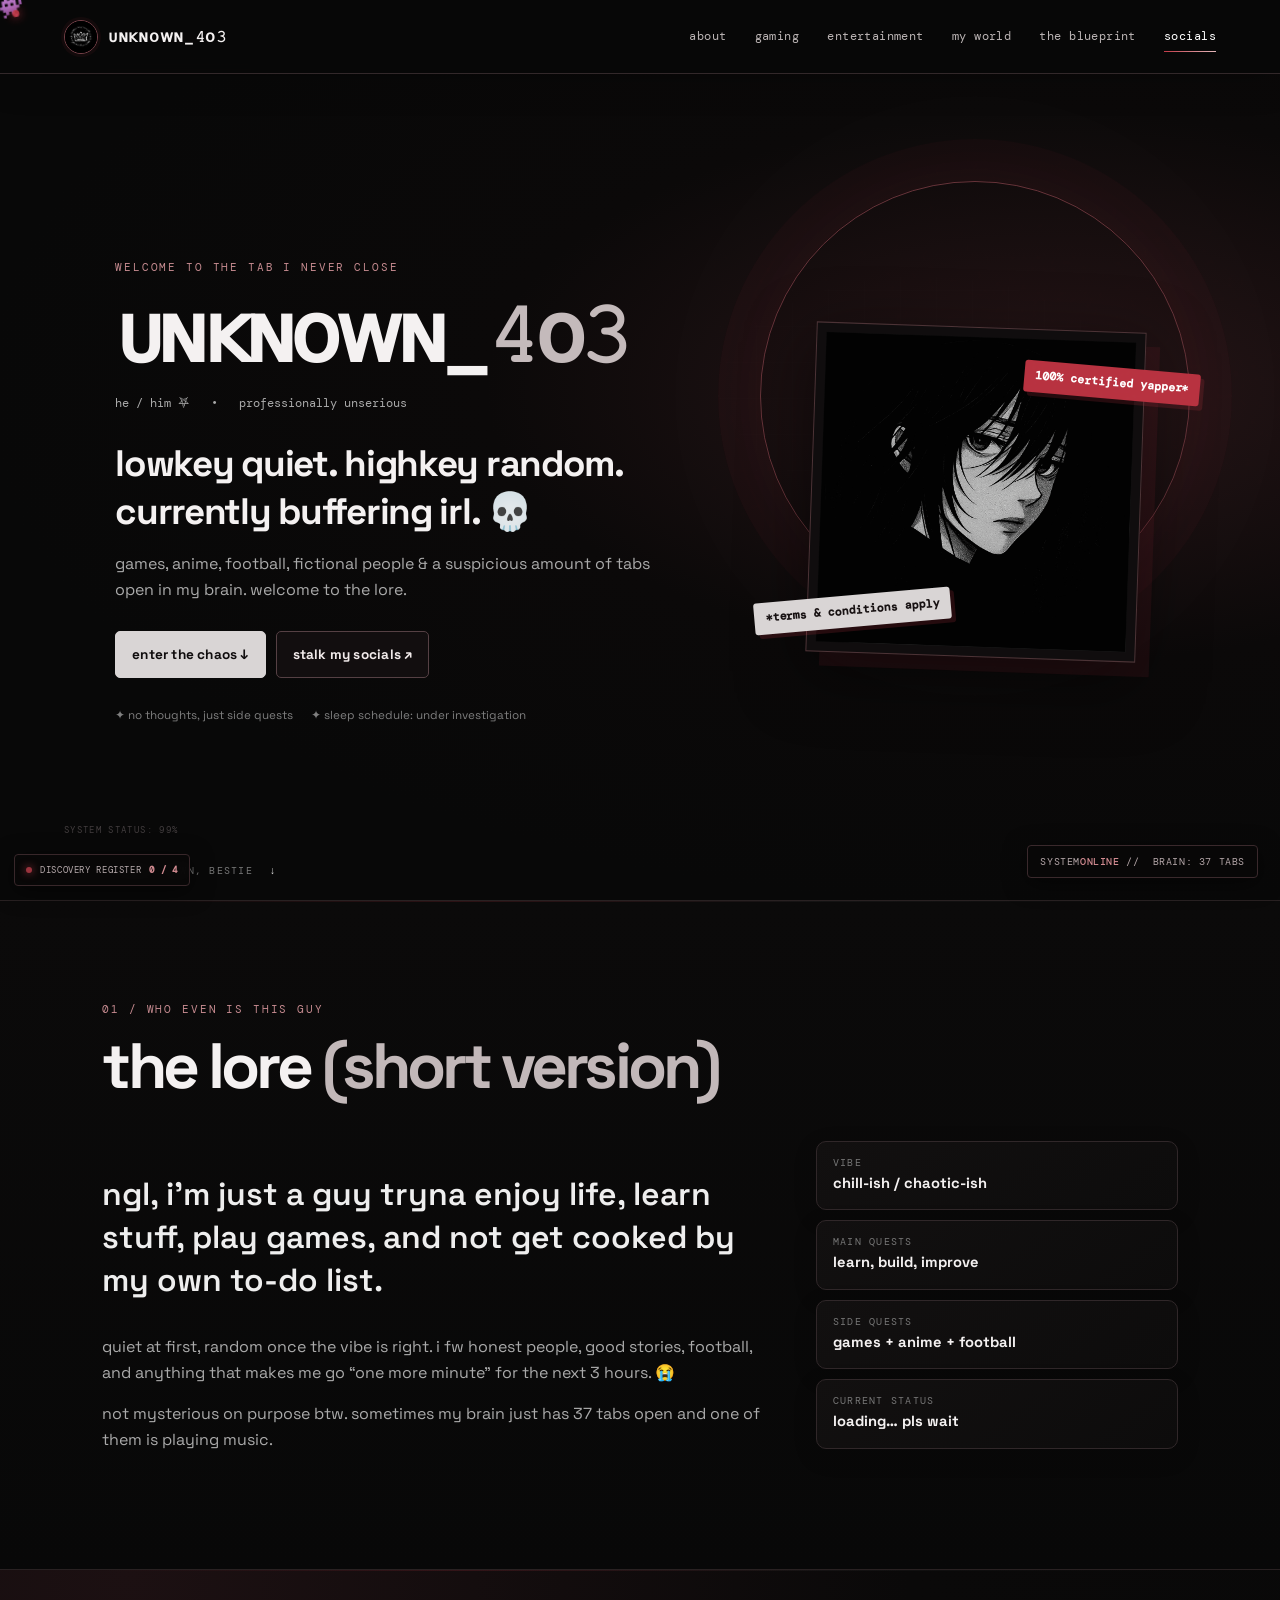
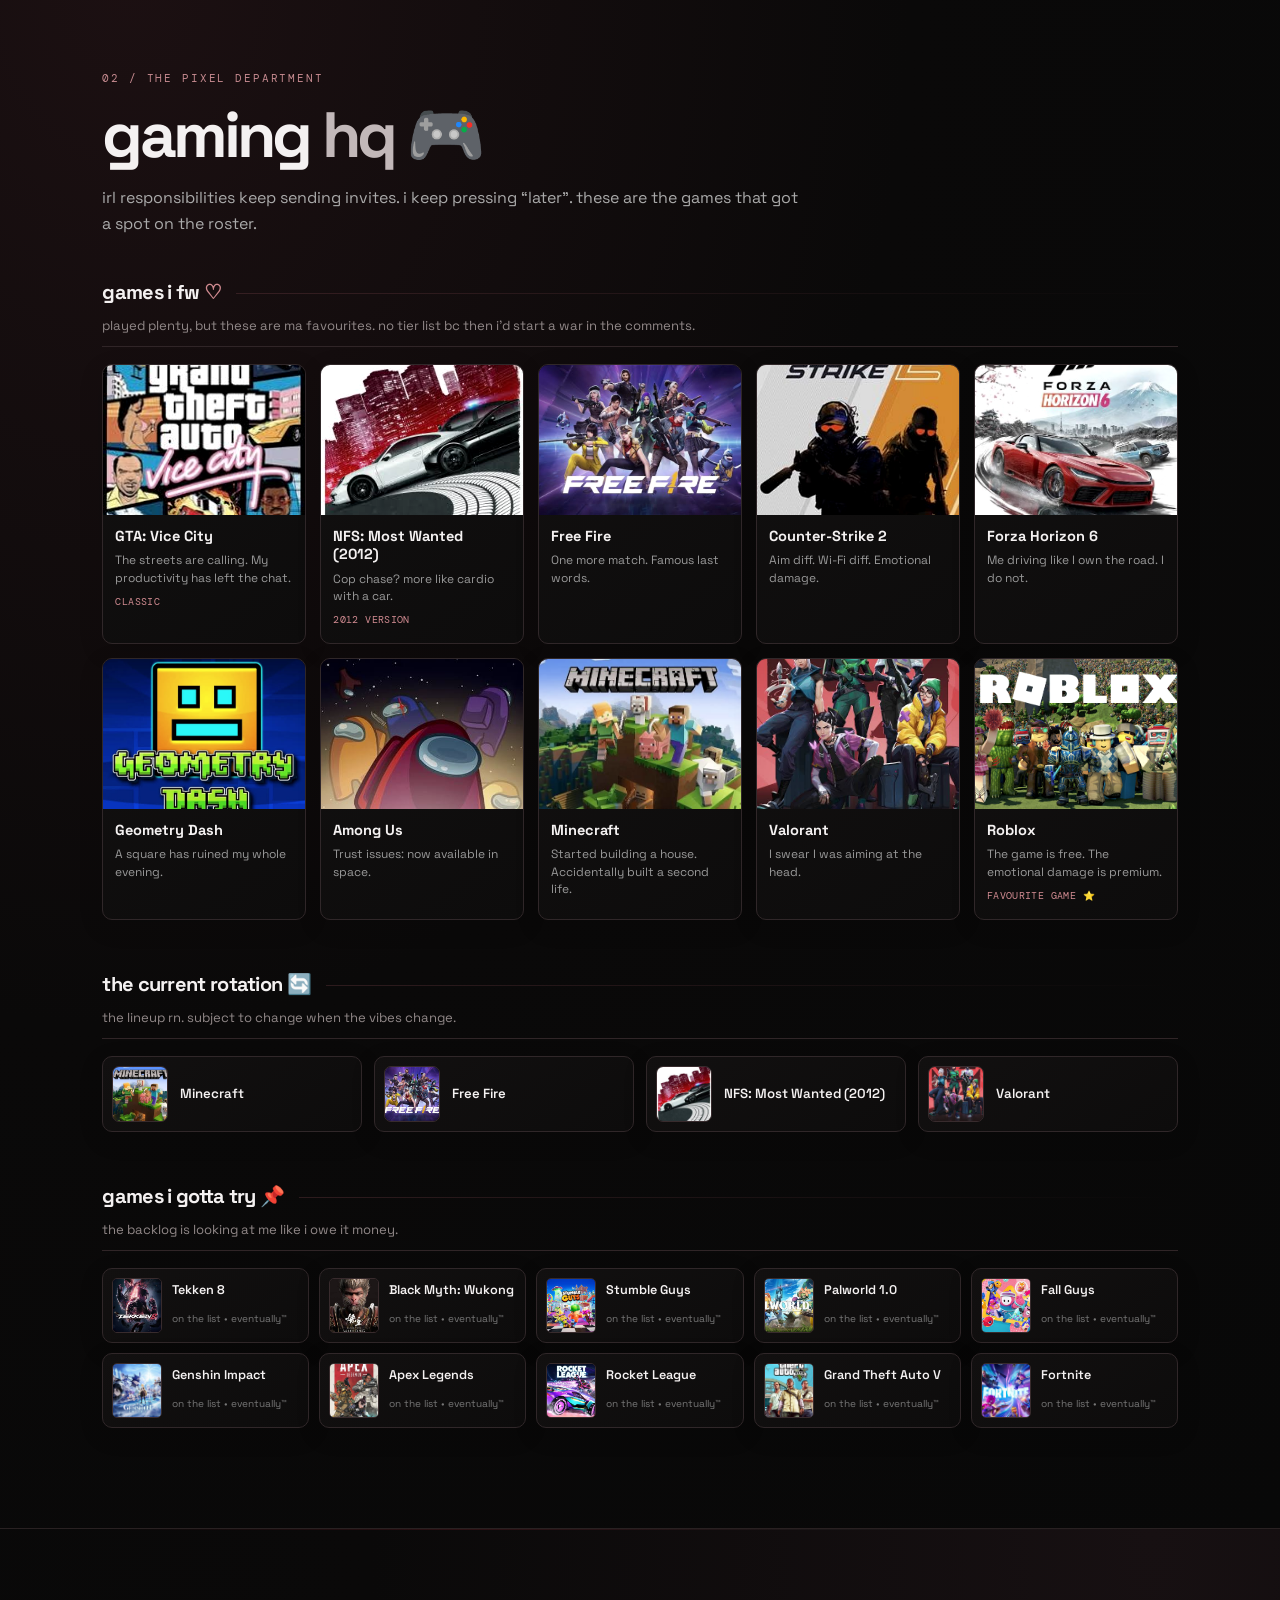
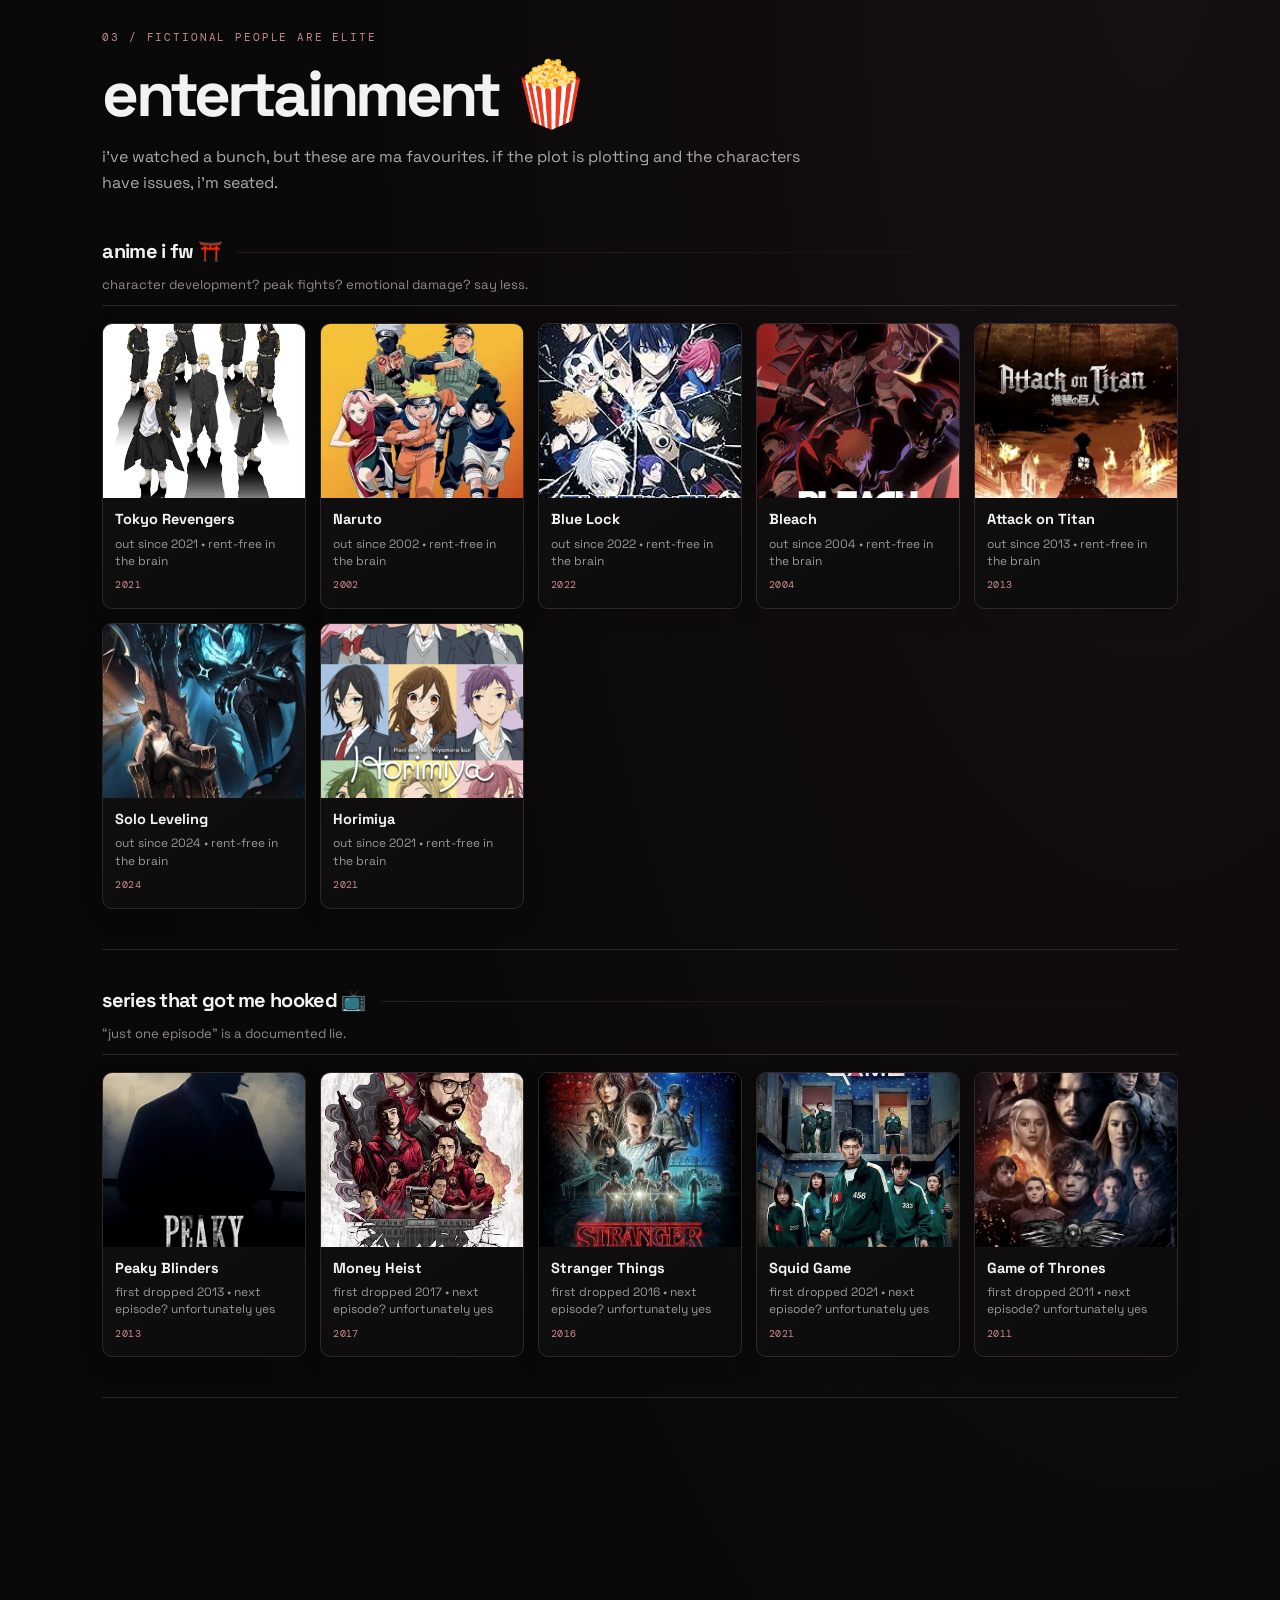
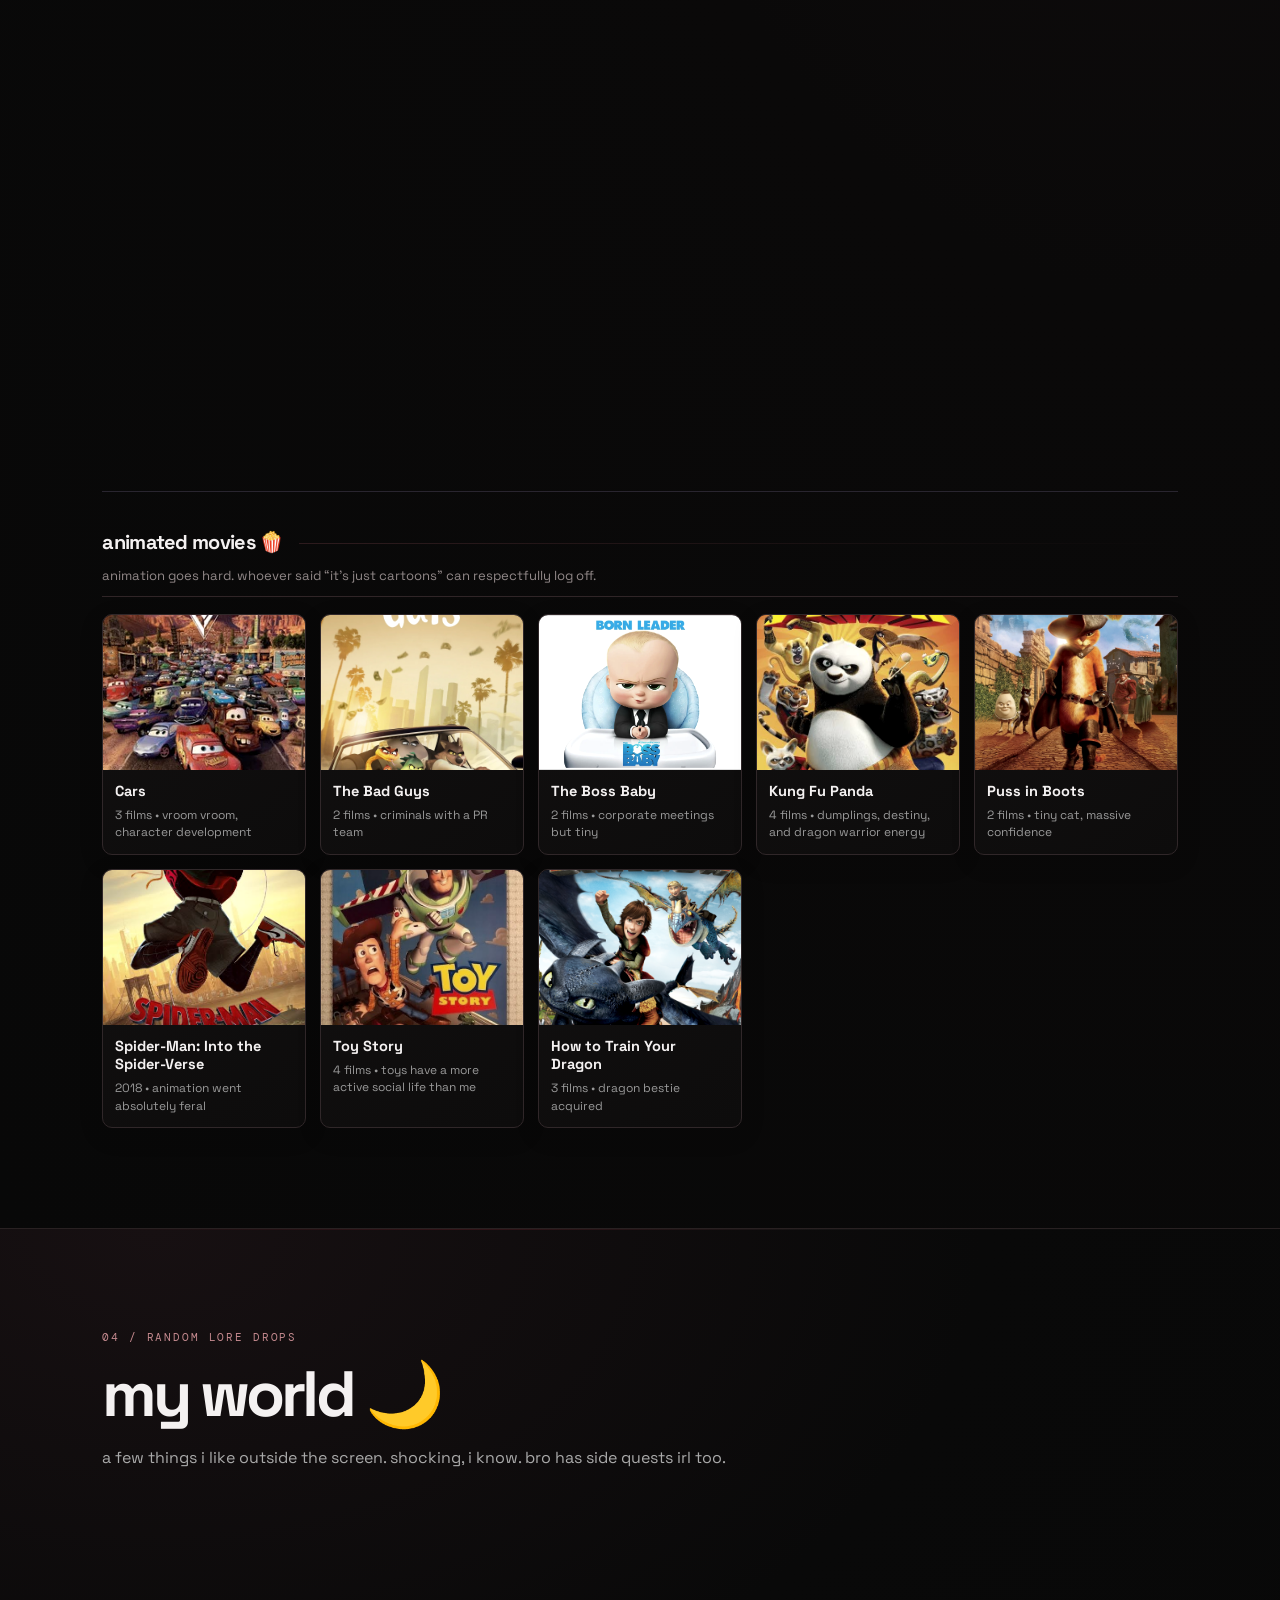
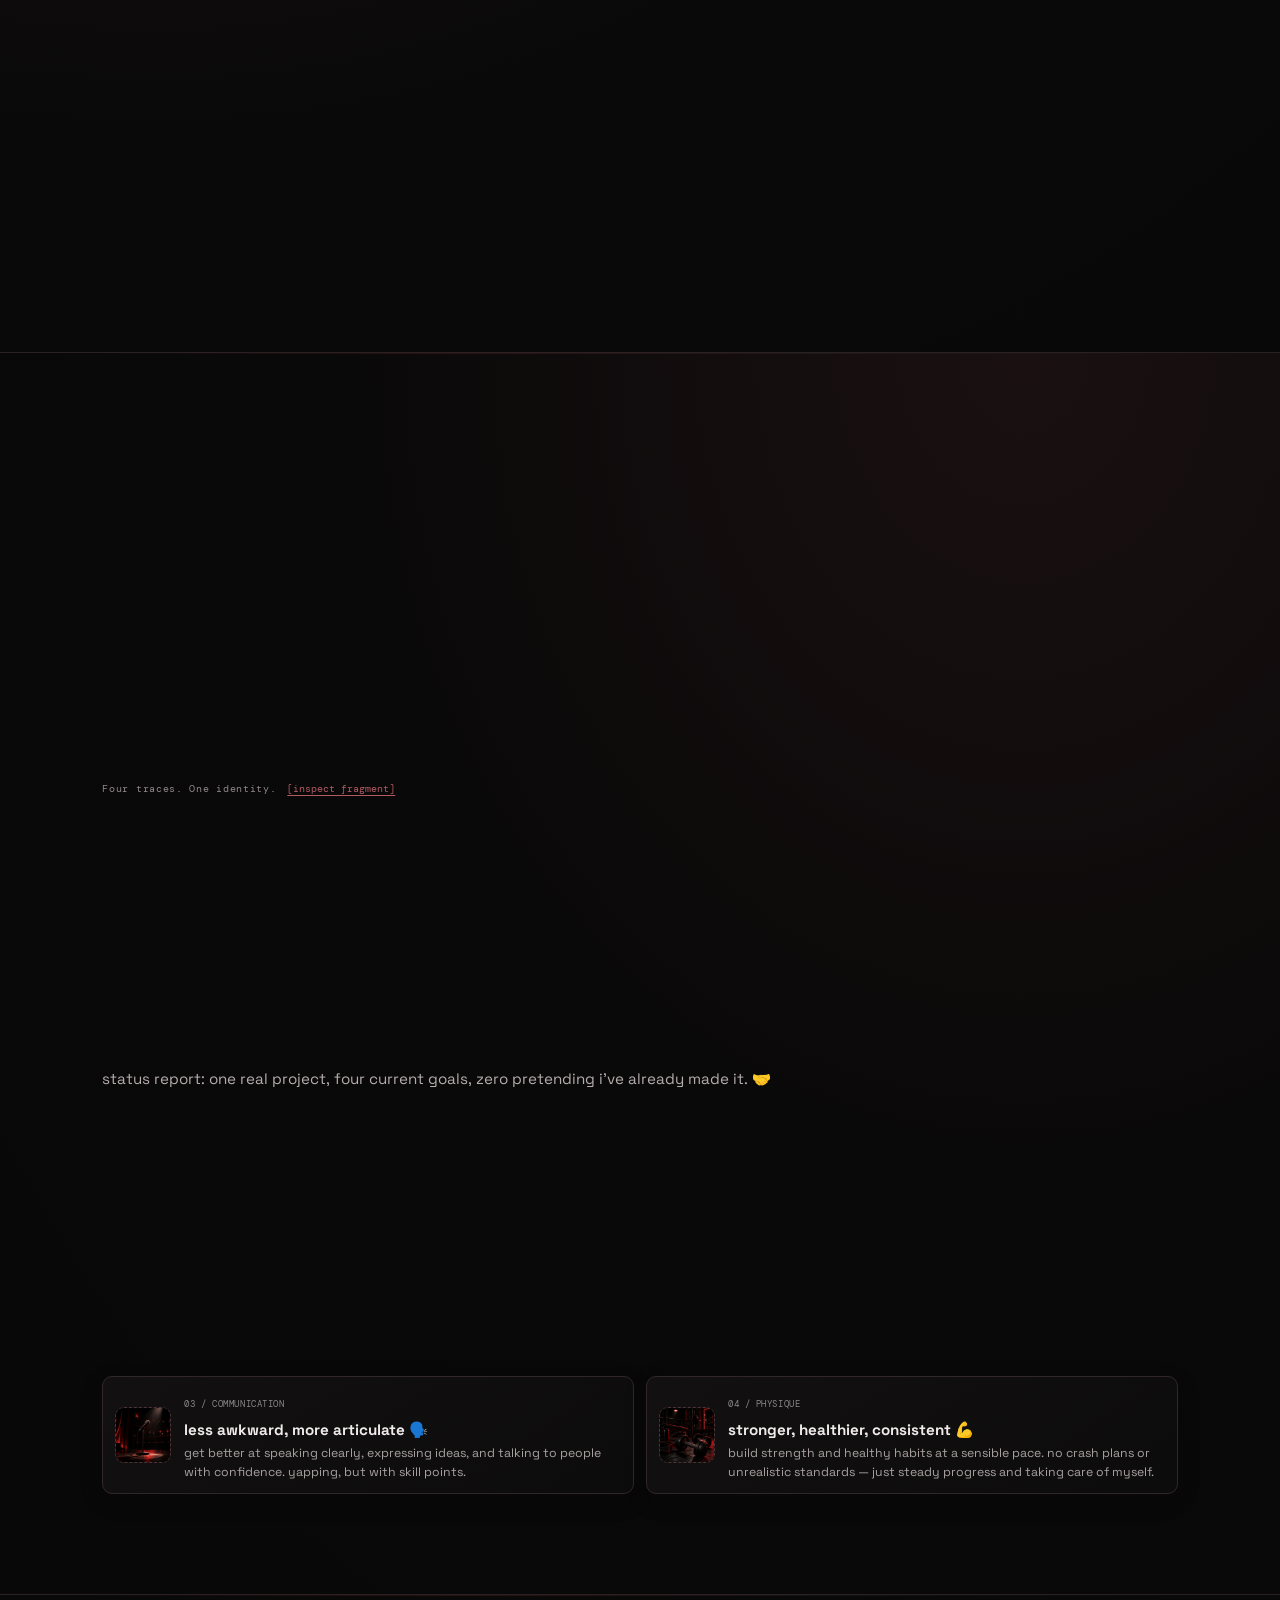
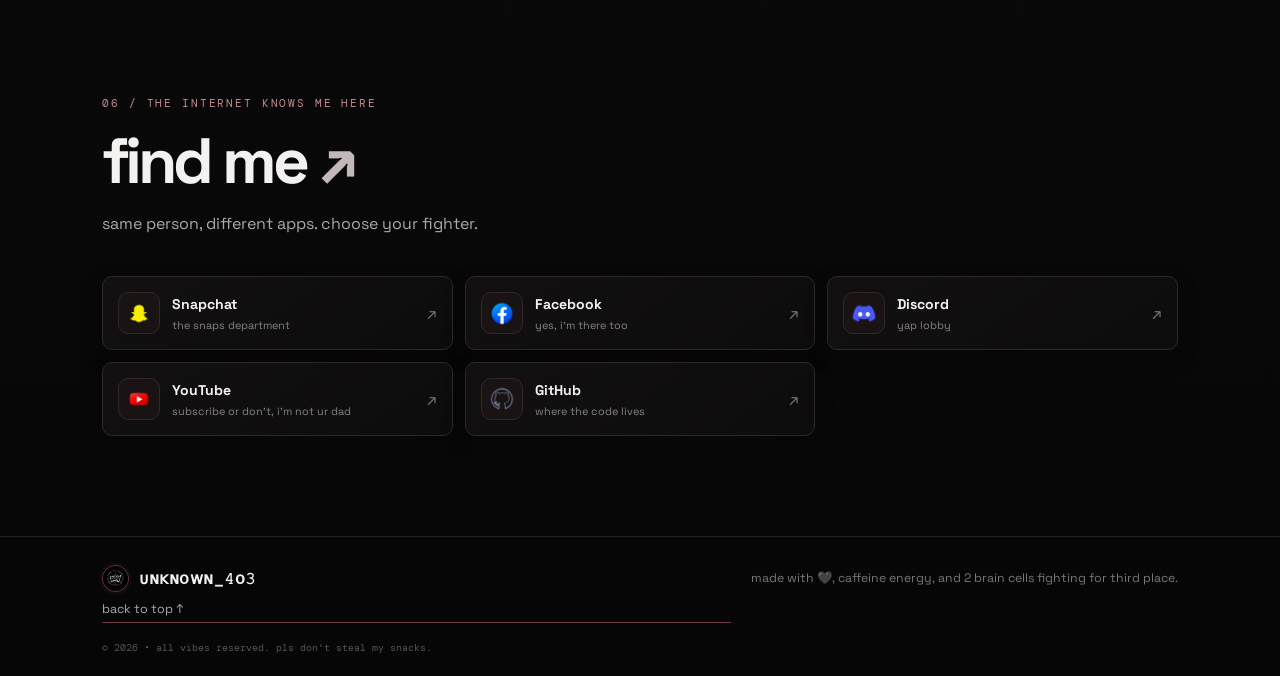
==== commit aa931544: "Add files via upload" ====
--- a/index.html
+++ b/index.html
@@ -1,5 +1,5 @@
-<!doctype html><html lang="en"><head><meta charset="utf-8"><meta name="viewport" content="width=device-width, initial-scale=1"><meta name="theme-color" content="#080808"><meta name="description" content="The chaotic little corner of the internet belonging to unknown403."><title>ᴜɴᴋɴᴏᴡɴ_𝟺ᴏ𝟹 — my little corner of the internet</title><link rel="icon" href="assets/icons/favicon.svg"><link rel="stylesheet" href="styles.css"></head><body><div class="custom-cursor" id="customCursor" aria-hidden="true">👾</div><div class="scroll-progress" id="progress"></div><header class="topbar"><div class="brand-stack"><a class="brand" href="#home"><img src="assets/profile/crown-logo.jpg" alt="Crown logo"><span>ᴜɴᴋɴᴏᴡɴ_𝟺ᴏ𝟹</span></a><p class="profile-five-clue" tabindex="0">I WONDER WUT HAPPENS IF IT IS CLICKED OR PRESSED FIVE TIMES? 🤔</p></div><button class="menu-toggle" id="menuToggle" aria-label="Toggle navigation">☰</button><nav id="nav"><a href="#about">about</a><a href="#gaming">gaming</a><a href="#entertainment">entertainment</a><a href="#world">my world</a><a href="#projects">the blueprint</a><a href="#socials">socials</a></nav></header><main>
-<section class="hero" id="home"><div class="hero-glow"></div><div class="hero-text"><p class="eyebrow">WELCOME TO THE TAB I NEVER CLOSE</p><div class="profile-lockup"><div class="profile-lockup-copy"><h1>ᴜɴᴋɴᴏᴡɴ_<span>𝟺ᴏ𝟹</span></h1></div></div><p class="pronouns">he / him ⛧ &nbsp; • &nbsp; professionally unserious</p><p class="hero-line">lowkey quiet. highkey random.<br>currently buffering irl. 💀</p><p class="hero-desc">games, anime, football, fictional people & a suspicious amount of tabs open in my brain. welcome to the lore.</p><div class="hero-actions"><a class="btn primary" href="#gaming">enter the chaos ↓</a><a class="btn secondary" href="#socials">stalk my socials ↗</a></div><div class="hero-mini"><span>✦ no thoughts, just side quests</span><span>✦ sleep schedule: under investigation</span></div></div><div class="hero-portrait"><div class="portrait-frame"><img src="assets/profile/profile-picture.png" alt="My black and white anime profile picture"></div><div class="floating-note note-one">100% certified yapper*</div><div class="floating-note note-two">*terms & conditions apply</div></div><div class="egg-home-clue" data-egg-home-clue aria-hidden="true">SYSTEM STATUS: 99%</div><div class="hero-bottom">SCROLL DOWN, BESTIE <span>↓</span></div></section>
+<!doctype html><html lang="en"><head><meta charset="utf-8"><meta name="viewport" content="width=device-width, initial-scale=1"><meta name="theme-color" content="#080808"><meta name="description" content="The chaotic little corner of the internet belonging to unknown403."><title>ᴜɴᴋɴᴏᴡɴ_𝟺ᴏ𝟹 — my little corner of the internet</title><link rel="icon" href="assets/icons/favicon.svg"><link rel="stylesheet" href="styles.css"></head><body><div class="custom-cursor" id="customCursor" aria-hidden="true">👾</div><div class="scroll-progress" id="progress"></div><header class="topbar"><a class="brand" href="#home"><img src="assets/profile/crown-logo.jpg" alt="Crown logo"><span>ᴜɴᴋɴᴏᴡɴ_𝟺ᴏ𝟹</span></a><button class="menu-toggle" id="menuToggle" aria-label="Toggle navigation">☰</button><nav id="nav"><a href="#about">about</a><a href="#gaming">gaming</a><a href="#entertainment">entertainment</a><a href="#world">my world</a><a href="#projects">the blueprint</a><a href="#socials">socials</a></nav></header><main>
+<section class="hero" id="home"><div class="hero-glow"></div><div class="hero-text"><p class="eyebrow">WELCOME TO THE TAB I NEVER CLOSE</p><h1>ᴜɴᴋɴᴏᴡɴ_<span>𝟺ᴏ𝟹</span></h1><p class="pronouns">he / him ⛧ &nbsp; • &nbsp; professionally unserious</p><p class="hero-line">lowkey quiet. highkey random.<br>currently buffering irl. 💀</p><p class="hero-desc">games, anime, football, fictional people & a suspicious amount of tabs open in my brain. welcome to the lore.</p><div class="hero-actions"><a class="btn primary" href="#gaming">enter the chaos ↓</a><a class="btn secondary" href="#socials">stalk my socials ↗</a></div><div class="hero-mini"><span>✦ no thoughts, just side quests</span><span>✦ sleep schedule: under investigation</span></div></div><div class="hero-portrait"><div class="portrait-frame"><img src="assets/profile/profile-picture.png" alt="My black and white anime profile picture"></div><div class="floating-note note-one">100% certified yapper*</div><div class="floating-note note-two">*terms & conditions apply</div></div><div class="egg-home-clue" data-egg-home-clue aria-hidden="true">SYSTEM STATUS: 99%</div><div class="hero-bottom">SCROLL DOWN, BESTIE <span>↓</span></div></section>
 <section class="section about" id="about"><div class="section-head"><p class="eyebrow">01 / WHO EVEN IS THIS GUY</p><h2>the lore <span>(short version)</span></h2></div><div class="about-grid"><div class="about-main"><p class="big-copy">ngl, i'm just a guy tryna enjoy life, learn stuff, play games, and not get cooked by my own to-do list.</p><p>quiet at first, random once the vibe is right. i fw honest people, good stories, football, and anything that makes me go “one more minute” for the next 3 hours. 😭</p><p>not mysterious on purpose btw. sometimes my brain just has 37 tabs open and one of them is playing music.</p></div><div class="fact-stack"><div class="fact"><span>vibe</span><b>chill-ish / chaotic-ish</b></div><div class="fact"><span>main quests</span><b>learn, build, improve</b></div><div class="fact"><span>side quests</span><b>games + anime + football</b></div><div class="fact"><span>current status</span><b>loading… pls wait</b></div></div></div></section>
 <section class="section gaming" id="gaming"><div class="section-head"><p class="eyebrow">02 / THE PIXEL DEPARTMENT</p><h2>gaming <span>hq 🎮</span></h2><p class="section-intro">irl responsibilities keep sending invites. i keep pressing “later”. these are the games that got a spot on the roster.</p></div><div class="subhead"><h3>games i fw <span>♡</span></h3><p>played plenty, but these are ma favourites. no tier list bc then i'd start a war in the comments.</p></div><div class="media-grid game-grid"><article class="media-card"><div class="poster-wrap"><img loading="lazy" src="assets/games/gta-vice-city.jfif" alt="GTA: Vice City artwork" onerror="this.closest('.media-card').classList.add('no-image')"><span class="poster-fallback">GTA: Vice City</span></div><div class="card-copy"><h3>GTA: Vice City</h3><p>The streets are calling. My productivity has left the chat.</p><span class="tag">CLASSIC</span></div></article><article class="media-card"><div class="poster-wrap"><img loading="lazy" src="assets/games/nfs-most-wanted-2012.jfif" alt="NFS: Most Wanted (2012) artwork" onerror="this.closest('.media-card').classList.add('no-image')"><span class="poster-fallback">NFS: Most Wanted (2012)</span></div><div class="card-copy"><h3>NFS: Most Wanted (2012)</h3><p>Cop chase? more like cardio with a car.</p><span class="tag">2012 VERSION</span></div></article><article class="media-card"><div class="poster-wrap"><img loading="lazy" src="assets/games/free-fire.jfif" alt="Free Fire artwork" onerror="this.closest('.media-card').classList.add('no-image')"><span class="poster-fallback">Free Fire</span></div><div class="card-copy"><h3>Free Fire</h3><p>One more match. Famous last words.</p></div></article><article class="media-card"><div class="poster-wrap"><img loading="lazy" src="assets/games/counter-strike-2.jfif" alt="Counter-Strike 2 artwork" onerror="this.closest('.media-card').classList.add('no-image')"><span class="poster-fallback">Counter-Strike 2</span></div><div class="card-copy"><h3>Counter-Strike 2</h3><p>Aim diff. Wi-Fi diff. Emotional damage.</p></div></article><article class="media-card"><div class="poster-wrap"><img loading="lazy" src="assets/games/forza-horizon-6.jfif" alt="Forza Horizon 6 artwork" onerror="this.closest('.media-card').classList.add('no-image')"><span class="poster-fallback">Forza Horizon 6</span></div><div class="card-copy"><h3>Forza Horizon 6</h3><p>Me driving like I own the road. I do not.</p></div></article><article class="media-card"><div class="poster-wrap"><img loading="lazy" src="assets/games/geometry-dash.jfif" alt="Geometry Dash artwork" onerror="this.closest('.media-card').classList.add('no-image')"><span class="poster-fallback">Geometry Dash</span></div><div class="card-copy"><h3>Geometry Dash</h3><p>A square has ruined my whole evening.</p></div></article><article class="media-card"><div class="poster-wrap"><img loading="lazy" src="assets/games/among-us.jfif" alt="Among Us artwork" onerror="this.closest('.media-card').classList.add('no-image')"><span class="poster-fallback">Among Us</span></div><div class="card-copy"><h3>Among Us</h3><p>Trust issues: now available in space.</p></div></article><article class="media-card"><div class="poster-wrap"><img loading="lazy" src="assets/games/minecraft.jfif" alt="Minecraft artwork" onerror="this.closest('.media-card').classList.add('no-image')"><span class="poster-fallback">Minecraft</span></div><div class="card-copy"><h3>Minecraft</h3><p>Started building a house. Accidentally built a second life.</p></div></article><article class="media-card"><div class="poster-wrap"><img loading="lazy" src="assets/games/valorant.jfif" alt="Valorant artwork" onerror="this.closest('.media-card').classList.add('no-image')"><span class="poster-fallback">Valorant</span></div><div class="card-copy"><h3>Valorant</h3><p>I swear I was aiming at the head.</p></div></article><article class="media-card"><div class="poster-wrap"><img loading="lazy" src="assets/games/roblox.jfif" alt="Roblox artwork" onerror="this.closest('.media-card').classList.add('no-image')"><span class="poster-fallback">Roblox</span></div><div class="card-copy"><h3>Roblox</h3><p>The game is free. The emotional damage is premium.</p><span class="tag">FAVOURITE GAME ⭐</span></div></article></div><div class="subhead rotation-head"><h3>the current rotation <span>🔄</span></h3><p>the lineup rn. subject to change when the vibes change.</p></div><div class="rotation-grid"><div class="rotation-item"><img loading="lazy" src="assets/games/minecraft.jfif" alt="Minecraft"><span>Minecraft</span></div><div class="rotation-item"><img loading="lazy" src="assets/games/free-fire.jfif" alt="Free Fire"><span>Free Fire</span></div><div class="rotation-item"><img loading="lazy" src="assets/games/nfs-most-wanted-2012.jfif" alt="NFS: Most Wanted (2012)"><span>NFS: Most Wanted (2012)</span></div><div class="rotation-item"><img loading="lazy" src="assets/games/valorant.jfif" alt="Valorant"><span>Valorant</span></div></div><div class="subhead wishlist-head"><h3>games i gotta try <span>📌</span></h3><p>the backlog is looking at me like i owe it money.</p></div><div class="wishlist-grid"><div class="wish-item"><img loading="lazy" src="assets/games/tekken-8.jfif" alt="Tekken 8"><span>Tekken 8</span><small>on the list • eventually™</small></div><div class="wish-item"><img loading="lazy" src="assets/games/black-myth-wukong.jfif" alt="Black Myth: Wukong"><span>Black Myth: Wukong</span><small>on the list • eventually™</small></div><div class="wish-item"><img loading="lazy" src="assets/games/stumble-guys.jfif" alt="Stumble Guys"><span>Stumble Guys</span><small>on the list • eventually™</small></div><div class="wish-item"><img loading="lazy" src="assets/games/palworld-1-0.jfif" alt="Palworld 1.0"><span>Palworld 1.0</span><small>on the list • eventually™</small></div><div class="wish-item"><img loading="lazy" src="assets/games/fall-guys.jfif" alt="Fall Guys"><span>Fall Guys</span><small>on the list • eventually™</small></div><div class="wish-item"><img loading="lazy" src="assets/games/genshin-impact.jfif" alt="Genshin Impact"><span>Genshin Impact</span><small>on the list • eventually™</small></div><div class="wish-item"><img loading="lazy" src="assets/games/apex-legends.jfif" alt="Apex Legends"><span>Apex Legends</span><small>on the list • eventually™</small></div><div class="wish-item"><img loading="lazy" src="assets/games/rocket-league.jfif" alt="Rocket League"><span>Rocket League</span><small>on the list • eventually™</small></div><div class="wish-item"><img loading="lazy" src="assets/games/gta-v.jfif" alt="Grand Theft Auto V"><span>Grand Theft Auto V</span><small>on the list • eventually™</small></div><div class="wish-item"><img loading="lazy" src="assets/games/fortnite.jfif" alt="Fortnite"><span>Fortnite</span><small>on the list • eventually™</small></div></div></section>
 <section class="section entertainment" id="entertainment"><div class="section-head"><p class="eyebrow">03 / FICTIONAL PEOPLE ARE ELITE</p><h2>entertainment <span>🍿</span></h2><p class="section-intro">i've watched a bunch, but these are ma favourites. if the plot is plotting and the characters have issues, i'm seated.</p></div><div class="ent-block anime-block"><div class="subhead"><h3>anime i fw <span>⛩️</span></h3><p>character development? peak fights? emotional damage? say less.</p></div><div class="media-grid poster-grid"><article class="media-card"><div class="poster-wrap"><img loading="lazy" src="assets/anime/tokyo-revengers.jfif" alt="Tokyo Revengers artwork" onerror="this.closest('.media-card').classList.add('no-image')"><span class="poster-fallback">Tokyo Revengers</span></div><div class="card-copy"><h3>Tokyo Revengers</h3><p>out since 2021 • rent-free in the brain</p><span class="tag">2021</span></div></article><article class="media-card"><div class="poster-wrap"><img loading="lazy" src="assets/anime/naruto.jfif" alt="Naruto artwork" onerror="this.closest('.media-card').classList.add('no-image')"><span class="poster-fallback">Naruto</span></div><div class="card-copy"><h3>Naruto</h3><p>out since 2002 • rent-free in the brain</p><span class="tag">2002</span></div></article><article class="media-card"><div class="poster-wrap"><img loading="lazy" src="assets/anime/blue-lock.jfif" alt="Blue Lock artwork" onerror="this.closest('.media-card').classList.add('no-image')"><span class="poster-fallback">Blue Lock</span></div><div class="card-copy"><h3>Blue Lock</h3><p>out since 2022 • rent-free in the brain</p><span class="tag">2022</span></div></article><article class="media-card"><div class="poster-wrap"><img loading="lazy" src="assets/anime/bleach.jfif" alt="Bleach artwork" onerror="this.closest('.media-card').classList.add('no-image')"><span class="poster-fallback">Bleach</span></div><div class="card-copy"><h3>Bleach</h3><p>out since 2004 • rent-free in the brain</p><span class="tag">2004</span></div></article><article class="media-card"><div class="poster-wrap"><img loading="lazy" src="assets/anime/attack-on-titan.jfif" alt="Attack on Titan artwork" onerror="this.closest('.media-card').classList.add('no-image')"><span class="poster-fallback">Attack on Titan</span></div><div class="card-copy"><h3>Attack on Titan</h3><p>out since 2013 • rent-free in the brain</p><span class="tag">2013</span></div></article><article class="media-card"><div class="poster-wrap"><img loading="lazy" src="assets/anime/solo-leveling.jfif" alt="Solo Leveling artwork" onerror="this.closest('.media-card').classList.add('no-image')"><span class="poster-fallback">Solo Leveling</span></div><div class="card-copy"><h3>Solo Leveling</h3><p>out since 2024 • rent-free in the brain</p><span class="tag">2024</span></div></article><article class="media-card"><div class="poster-wrap"><img loading="lazy" src="assets/anime/horimiya.png" alt="Horimiya artwork" onerror="this.closest('.media-card').classList.add('no-image')"><span class="poster-fallback">Horimiya</span></div><div class="card-copy"><h3>Horimiya</h3><p>out since 2021 • rent-free in the brain</p><span class="tag">2021</span></div></article></div></div><div class="ent-block series-block"><div class="subhead"><h3>series that got me hooked <span>📺</span></h3><p>“just one episode” is a documented lie.</p></div><div class="media-grid poster-grid"><article class="media-card"><div class="poster-wrap"><img loading="lazy" src="assets/web-series/peaky-blinders.jfif" alt="Peaky Blinders artwork" onerror="this.closest('.media-card').classList.add('no-image')"><span class="poster-fallback">Peaky Blinders</span></div><div class="card-copy"><h3>Peaky Blinders</h3><p>first dropped 2013 • next episode? unfortunately yes</p><span class="tag">2013</span></div></article><article class="media-card"><div class="poster-wrap"><img loading="lazy" src="assets/web-series/money-heist.jfif" alt="Money Heist artwork" onerror="this.closest('.media-card').classList.add('no-image')"><span class="poster-fallback">Money Heist</span></div><div class="card-copy"><h3>Money Heist</h3><p>first dropped 2017 • next episode? unfortunately yes</p><span class="tag">2017</span></div></article><article class="media-card"><div class="poster-wrap"><img loading="lazy" src="assets/web-series/stranger-things.jfif" alt="Stranger Things artwork" onerror="this.closest('.media-card').classList.add('no-image')"><span class="poster-fallback">Stranger Things</span></div><div class="card-copy"><h3>Stranger Things</h3><p>first dropped 2016 • next episode? unfortunately yes</p><span class="tag">2016</span></div></article><article class="media-card"><div class="poster-wrap"><img loading="lazy" src="assets/web-series/squid-game.jfif" alt="Squid Game artwork" onerror="this.closest('.media-card').classList.add('no-image')"><span class="poster-fallback">Squid Game</span></div><div class="card-copy"><h3>Squid Game</h3><p>first dropped 2021 • next episode? unfortunately yes</p><span class="tag">2021</span></div></article><article class="media-card"><div class="poster-wrap"><img loading="lazy" src="assets/web-series/game-of-thrones.jpg" alt="Game of Thrones artwork" onerror="this.closest('.media-card').classList.add('no-image')"><span class="poster-fallback">Game of Thrones</span></div><div class="card-copy"><h3>Game of Thrones</h3><p>first dropped 2011 • next episode? unfortunately yes</p><span class="tag">2011</span></div></article></div></div><div class="ent-block movies-block"><div class="subhead"><h3>movies <span>🎬</span></h3><p>watched plenty, but these are on the favourites list. equal cards, equal respect. home alone is not getting VIP parking. 😭</p></div><div class="media-grid poster-grid"><article class="media-card"><div class="poster-wrap"><img loading="lazy" src="assets/movies/pirates-of-the-caribbean.jpg" alt="Pirates of the Caribbean artwork" onerror="this.closest('.media-card').classList.add('no-image')"><span class="poster-fallback">Pirates of the Caribbean</span></div><div class="card-copy"><h3>Pirates of the Caribbean</h3><p>5 films • pirates, chaos, and questionable life choices</p></div></article><article class="media-card"><div class="poster-wrap"><img loading="lazy" src="assets/movies/harry-potter.jpg" alt="Harry Potter artwork" onerror="this.closest('.media-card').classList.add('no-image')"><span class="poster-fallback">Harry Potter</span></div><div class="card-copy"><h3>Harry Potter</h3><p>8 films • school fees but make it magical</p></div></article><article class="media-card"><div class="poster-wrap"><img loading="lazy" src="assets/movies/karate-kid.jpg" alt="The Karate Kid artwork" onerror="this.closest('.media-card').classList.add('no-image')"><span class="poster-fallback">The Karate Kid</span></div><div class="card-copy"><h3>The Karate Kid</h3><p>The movie series • wax on, wax off, become a legend</p></div></article><article class="media-card"><div class="poster-wrap"><img loading="lazy" src="assets/movies/fantastic-beasts.jpg" alt="Fantastic Beasts artwork" onerror="this.closest('.media-card').classList.add('no-image')"><span class="poster-fallback">Fantastic Beasts</span></div><div class="card-copy"><h3>Fantastic Beasts</h3><p>3 films • magical creatures with zero chill</p></div></article><article class="media-card"><div class="poster-wrap"><img loading="lazy" src="assets/movies/fast-and-furious.jpg" alt="Fast & Furious artwork" onerror="this.closest('.media-card').classList.add('no-image')"><span class="poster-fallback">Fast & Furious</span></div><div class="card-copy"><h3>Fast & Furious</h3><p>Main film series + Hobbs & Shaw • family and physics violations</p></div></article><article class="media-card"><div class="poster-wrap"><img loading="lazy" src="assets/movies/home-alone.jfif" alt="Home Alone artwork" onerror="this.closest('.media-card').classList.add('no-image')"><span class="poster-fallback">Home Alone</span></div><div class="card-copy"><h3>Home Alone</h3><p>1990 • bro turned the house into a whole security department</p></div></article><article class="media-card"><div class="poster-wrap"><img loading="lazy" src="assets/movies/titanic.jfif" alt="Titanic artwork" onerror="this.closest('.media-card').classList.add('no-image')"><span class="poster-fallback">Titanic</span></div><div class="card-copy"><h3>Titanic</h3><p>1997 • romance, drama, and one very famous door debate</p></div></article><article class="media-card"><div class="poster-wrap"><img loading="lazy" src="assets/movies/beauty-and-the-beast.webp" alt="Beauty and the Beast artwork" onerror="this.closest('.media-card').classList.add('no-image')"><span class="poster-fallback">Beauty and the Beast</span></div><div class="card-copy"><h3>Beauty and the Beast</h3><p>2017 • proof that the plot can be stranger than the castle</p></div></article></div></div><div class="ent-block animated-block"><div class="subhead"><h3>animated movies <span>🍿</span></h3><p>animation goes hard. whoever said “it's just cartoons” can respectfully log off.</p></div><div class="media-grid poster-grid"><article class="media-card"><div class="poster-wrap"><img loading="lazy" src="assets/animated-movies/cars.webp" alt="Cars artwork" onerror="this.closest('.media-card').classList.add('no-image')"><span class="poster-fallback">Cars</span></div><div class="card-copy"><h3>Cars</h3><p>3 films • vroom vroom, character development</p></div></article><article class="media-card"><div class="poster-wrap"><img loading="lazy" src="assets/animated-movies/the-bad-guys.webp" alt="The Bad Guys artwork" onerror="this.closest('.media-card').classList.add('no-image')"><span class="poster-fallback">The Bad Guys</span></div><div class="card-copy"><h3>The Bad Guys</h3><p>2 films • criminals with a PR team</p></div></article><article class="media-card"><div class="poster-wrap"><img loading="lazy" src="assets/animated-movies/the-boss-baby.webp" alt="The Boss Baby artwork" onerror="this.closest('.media-card').classList.add('no-image')"><span class="poster-fallback">The Boss Baby</span></div><div class="card-copy"><h3>The Boss Baby</h3><p>2 films • corporate meetings but tiny</p></div></article><article class="media-card"><div class="poster-wrap"><img loading="lazy" src="assets/animated-movies/kung-fu-panda.jfif" alt="Kung Fu Panda artwork" onerror="this.closest('.media-card').classList.add('no-image')"><span class="poster-fallback">Kung Fu Panda</span></div><div class="card-copy"><h3>Kung Fu Panda</h3><p>4 films • dumplings, destiny, and dragon warrior energy</p></div></article><article class="media-card"><div class="poster-wrap"><img loading="lazy" src="assets/animated-movies/puss-in-boots.webp" alt="Puss in Boots artwork" onerror="this.closest('.media-card').classList.add('no-image')"><span class="poster-fallback">Puss in Boots</span></div><div class="card-copy"><h3>Puss in Boots</h3><p>2 films • tiny cat, massive confidence</p></div></article><article class="media-card"><div class="poster-wrap"><img loading="lazy" src="assets/animated-movies/spider-man.jfif" alt="Spider-Man: Into the Spider-Verse artwork" onerror="this.closest('.media-card').classList.add('no-image')"><span class="poster-fallback">Spider-Man: Into the Spider-Verse</span></div><div class="card-copy"><h3>Spider-Man: Into the Spider-Verse</h3><p>2018 • animation went absolutely feral</p></div></article><article class="media-card"><div class="poster-wrap"><img loading="lazy" src="assets/animated-movies/toy-story.jfif" alt="Toy Story artwork" onerror="this.closest('.media-card').classList.add('no-image')"><span class="poster-fallback">Toy Story</span></div><div class="card-copy"><h3>Toy Story</h3><p>4 films • toys have a more active social life than me</p></div></article><article class="media-card"><div class="poster-wrap"><img loading="lazy" src="assets/animated-movies/how-to-train-your-dragon.jpg" alt="How to Train Your Dragon artwork" onerror="this.closest('.media-card').classList.add('no-image')"><span class="poster-fallback">How to Train Your Dragon</span></div><div class="card-copy"><h3>How to Train Your Dragon</h3><p>3 films • dragon bestie acquired</p></div></article></div></div></section>
--- a/styles.css
+++ b/styles.css
@@ -307,57 +307,21 @@
 @media(max-width:520px){.egg-tracker{left:8px;bottom:8px;padding:7px 8px;font-size:8px;gap:6px}.egg-toast{bottom:58px;font-size:10px}.egg-command-form{grid-template-columns:1fr auto}.egg-command-form label{grid-column:1/-1}.egg-home-clue{bottom:55px;left:18px;font-size:8px}.egg-project-clue{line-height:1.8}.egg-window{max-height:calc(100dvh - 20px)}}
 @media(prefers-reduced-motion:reduce){.egg-modal,.egg-room-modal,.egg-toast,.egg-tracker{transition:none!important}.egg-glitch{animation:none!important}}
 
-/* FINAL ARCHIVE UPDATE: profile clue, centered footer, and SYSTEM BREACH transitions */
-.profile-lockup{position:relative;z-index:2;margin:0 0 14px;max-width:100%}
-.profile-lockup h1{margin-bottom:8px}
-.profile-five-clue{margin:0;color:#827579;font:clamp(8px,1vw,10px)/1.7 'DM Mono',monospace;letter-spacing:.045em;max-width:470px;cursor:help;transition:color .18s,text-shadow .18s}
-.profile-five-clue:hover,.profile-five-clue:focus-visible{color:#d18b91;text-shadow:0 0 12px #b8324040}
-.hero-portrait .portrait-frame img{cursor:pointer}
-.hero-portrait .portrait-frame img:focus-visible{outline:1px solid #c34a57;outline-offset:5px}
-.pfp-secret-flicker{animation:pfpSeesaw .42s ease-out 1}
-@keyframes pfpSeesaw{0%{transform:translateY(0)}18%{transform:translateY(-5px)}36%{transform:translateY(3px)}54%{transform:translateY(-3px);filter:brightness(1.25)}72%{transform:translateY(2px)}100%{transform:translateY(0);filter:none}}
-footer{position:relative;padding-bottom:64px}
-footer>small.egg-copyright{position:absolute;left:50%;bottom:20px;transform:translateX(-50%);width:max-content;max-width:calc(100% - 28px);text-align:center;animation:copyrightSeesaw 7.5s ease-in-out infinite;animation-delay:2.3s}
-@keyframes copyrightSeesaw{0%,88%,100%{translate:0 0;filter:brightness(1)}90%{translate:0 -2px;filter:brightness(1.35)}92%{translate:0 2px;filter:brightness(.85)}94%{translate:0 -1px;filter:brightness(1.2)}96%{translate:0 0;filter:brightness(1)}}
-.egg-modal,.egg-room-modal{background:rgba(0,0,0,.78);backdrop-filter:blur(8px);transition:opacity .18s,visibility .18s,background .18s}
-.egg-window{position:relative;border:1px solid #873742;border-radius:18px;overflow:auto;clip-path:inset(0 round 18px);box-shadow:0 25px 90px #000d,0 0 0 1px #b8324010;transform:scale(.97);transition:transform .18s,border-color .18s,box-shadow .18s;}
-.egg-window-top{border-radius:17px 17px 0 0}
-.egg-modal.open,.egg-room-modal.open{background:rgba(0,0,0,.84)}
-.egg-modal.open .egg-window,.egg-room-modal.open .egg-window{transform:scale(1)}
-.egg-modal.breach .egg-window,.egg-room-modal.breach .egg-window{animation:systemBreach .52s steps(1,end) both}
-.egg-modal.closing .egg-window,.egg-room-modal.closing .egg-window{animation:accessTerminated .25s steps(1,end) both}
-.egg-modal.breach:after,.egg-room-modal.breach:after{content:"";position:absolute;left:7%;right:7%;top:50%;height:1px;pointer-events:none;background:#ff5667;box-shadow:0 0 9px #ff334f,0 0 20px #c22b40;animation:crimsonScan .5s ease-out both}
-.egg-modal.closing:after,.egg-room-modal.closing:after{content:"";position:absolute;left:8%;right:8%;top:50%;height:2px;pointer-events:none;background:#ff6675;box-shadow:0 0 16px #e52d48;animation:crimsonScan .22s ease-in reverse both}
-@keyframes crimsonScan{0%{transform:translateY(-42vh);opacity:0}18%{opacity:1}80%{opacity:.9}100%{transform:translateY(42vh);opacity:0}}
-@keyframes systemBreach{0%{transform:translateX(0) scale(.97);filter:brightness(.6)}18%{transform:translateX(-3px) skewX(-1deg);filter:brightness(1.5)}24%{transform:translateX(3px) skewX(1deg);border-color:#ff6572;box-shadow:0 0 28px #c32b40a0}34%{transform:translateX(-1px);filter:contrast(1.3)}45%{transform:translateX(0) scale(1.005);filter:brightness(1.18)}100%{transform:translateX(0) scale(1);filter:none;border-color:#873742;box-shadow:0 25px 90px #000d,0 0 0 1px #b8324010}}
-@keyframes accessTerminated{0%{transform:scale(1);filter:brightness(1)}20%{transform:translateX(-3px) skewX(-2deg);filter:brightness(1.5);border-color:#ff6675}38%{transform:translateX(3px) scaleX(1.02);filter:contrast(1.4)}65%{transform:scaleY(.08) scaleX(1.02);opacity:.8}100%{transform:scaleY(.01) scaleX(.7);opacity:0}}
-.egg-secret-grid{display:grid;grid-template-columns:repeat(2,minmax(0,1fr));gap:10px;margin:22px 0;text-align:left}
-.egg-secret-card{min-width:0;padding:14px;border:1px solid #4a2b30;border-radius:12px;background:linear-gradient(145deg,#171012,#0b090a);box-shadow:inset 0 1px #ffffff05;transition:border-color .18s,transform .18s}
-.egg-secret-card:hover{border-color:#a34753;transform:translateY(-2px)}
-.egg-secret-card h3{margin:0 0 8px;color:#e7cbd0;font:600 11px/1.55 'DM Mono',monospace;letter-spacing:.015em}
-.egg-secret-card p{margin:0;color:#a99a9e;font:11px/1.75 'DM Mono',monospace}
-.egg-developer-status{display:grid;gap:7px;margin:20px auto 16px;padding:15px;border:1px solid #77343d;border-radius:12px;background:linear-gradient(120deg,#1b0d10,#0b090a);text-align:center}
-.egg-developer-status span{color:#c56a75;font:9px 'DM Mono',monospace;letter-spacing:.2em}
-.egg-developer-status strong{color:#f2e5e7;font:700 12px 'DM Mono',monospace}
-.egg-developer-status small{color:#8e777c;font:9px/1.6 'DM Mono',monospace;letter-spacing:.04em}
-.egg-room-close{border-radius:9px}
-@media(max-width:560px){.egg-secret-grid{grid-template-columns:1fr}.egg-room-content{padding:18px 14px}.egg-secret-card{padding:12px}.profile-five-clue{max-width:100%}footer>small.egg-copyright{white-space:normal;width:calc(100% - 28px)}}
-@media(prefers-reduced-motion:reduce){.pfp-secret-flicker,footer>small.egg-copyright{animation:none!important}.egg-modal.breach .egg-window,.egg-room-modal.breach .egg-window,.egg-modal.closing .egg-window,.egg-room-modal.closing .egg-window,.egg-modal.breach:after,.egg-room-modal.breach:after,.egg-modal.closing:after,.egg-room-modal.closing:after{animation:none!important}.egg-window{transition:none!important}.egg-secret-card{transition:none!important}}
-
-.egg-modal.closing,.egg-room-modal.closing{visibility:visible;opacity:1;background:rgba(0,0,0,.84)}
-
-/* PATCH: clue belongs under the crown-logo + alias in the top-right/header area. */
-.brand-stack{display:flex;flex-direction:column;align-items:flex-start;gap:3px;min-width:0;max-width:min(420px,48vw)}
-.brand-stack .brand{gap:10px;white-space:nowrap}
-.brand-stack .profile-five-clue{font-size:clamp(7px,.68vw,9px);line-height:1.35;letter-spacing:.025em;margin:0 0 0 44px;max-width:100%;cursor:help;color:#827579}
-.brand-stack .profile-five-clue:hover,.brand-stack .profile-five-clue:focus-visible{color:#d18b91;text-shadow:0 0 12px #b8324040;outline:none}
-.topbar{align-items:center}
-@media(max-width:760px){.brand-stack{max-width:calc(100vw - 105px)}.brand-stack .profile-five-clue{white-space:normal;margin-left:0;max-width:270px;font-size:8px}.brand-stack .brand img{width:30px;height:30px}}
-/* Backroom quotes + roasts restored as a visible section and terminal commands. */
-.egg-fun-zone{display:grid;grid-template-columns:repeat(2,minmax(0,1fr));gap:10px;margin:14px 0 18px}
-.egg-fun-card{border:1px solid #38252a;background:linear-gradient(135deg,#100b0c,#080808);border-radius:10px;padding:13px}
-.egg-fun-card h3{font-size:10px;letter-spacing:.16em;color:#c77780;margin:0 0 8px;text-transform:uppercase}
-.egg-fun-card p{font-size:12px;line-height:1.7;color:#d4c6c8;margin:0}
-.egg-fun-card button{margin-top:10px;border:1px solid #71343b;border-radius:6px;background:#211012;color:#e8cdd0;padding:6px 9px;font:10px 'DM Mono',monospace;cursor:pointer}
-.egg-fun-card button:hover,.egg-fun-card button:focus-visible{border-color:#bd4653;box-shadow:0 0 12px #b8324030}
-@media(max-width:480px){.egg-fun-zone{grid-template-columns:1fr}}
+/* FINAL MOBILE HERO FIX: centered portrait/halo; floating labels always above both. */
+@media (max-width:760px){
+  .hero{position:relative; overflow:hidden; grid-template-columns:minmax(0,1fr);}
+  .hero-glow{width:230px;height:230px;left:50%;right:auto;top:auto;bottom:86px;transform:translateX(-50%);z-index:0;}
+  .hero-portrait{width:min(210px,68vw);height:230px;justify-self:center;position:relative;z-index:3;margin:0 auto 20px;left:auto;right:auto;}
+  .portrait-frame{position:relative;z-index:2;margin:0 auto;}
+  .floating-note{position:absolute;z-index:5;white-space:nowrap;max-width:none;}
+  .note-one{right:-22%;top:25%;}
+  .note-two{left:-20%;bottom:20%;}
+  .hero-text{position:relative;z-index:2;}
+}
+@media(max-width:390px){
+  .hero-portrait{width:min(190px,66vw);height:215px;}
+  .hero-glow{width:205px;height:205px;bottom:90px;}
+  .note-one{right:-16%;}
+  .note-two{left:-14%;}
+  .floating-note{font-size:.58rem;}
+}
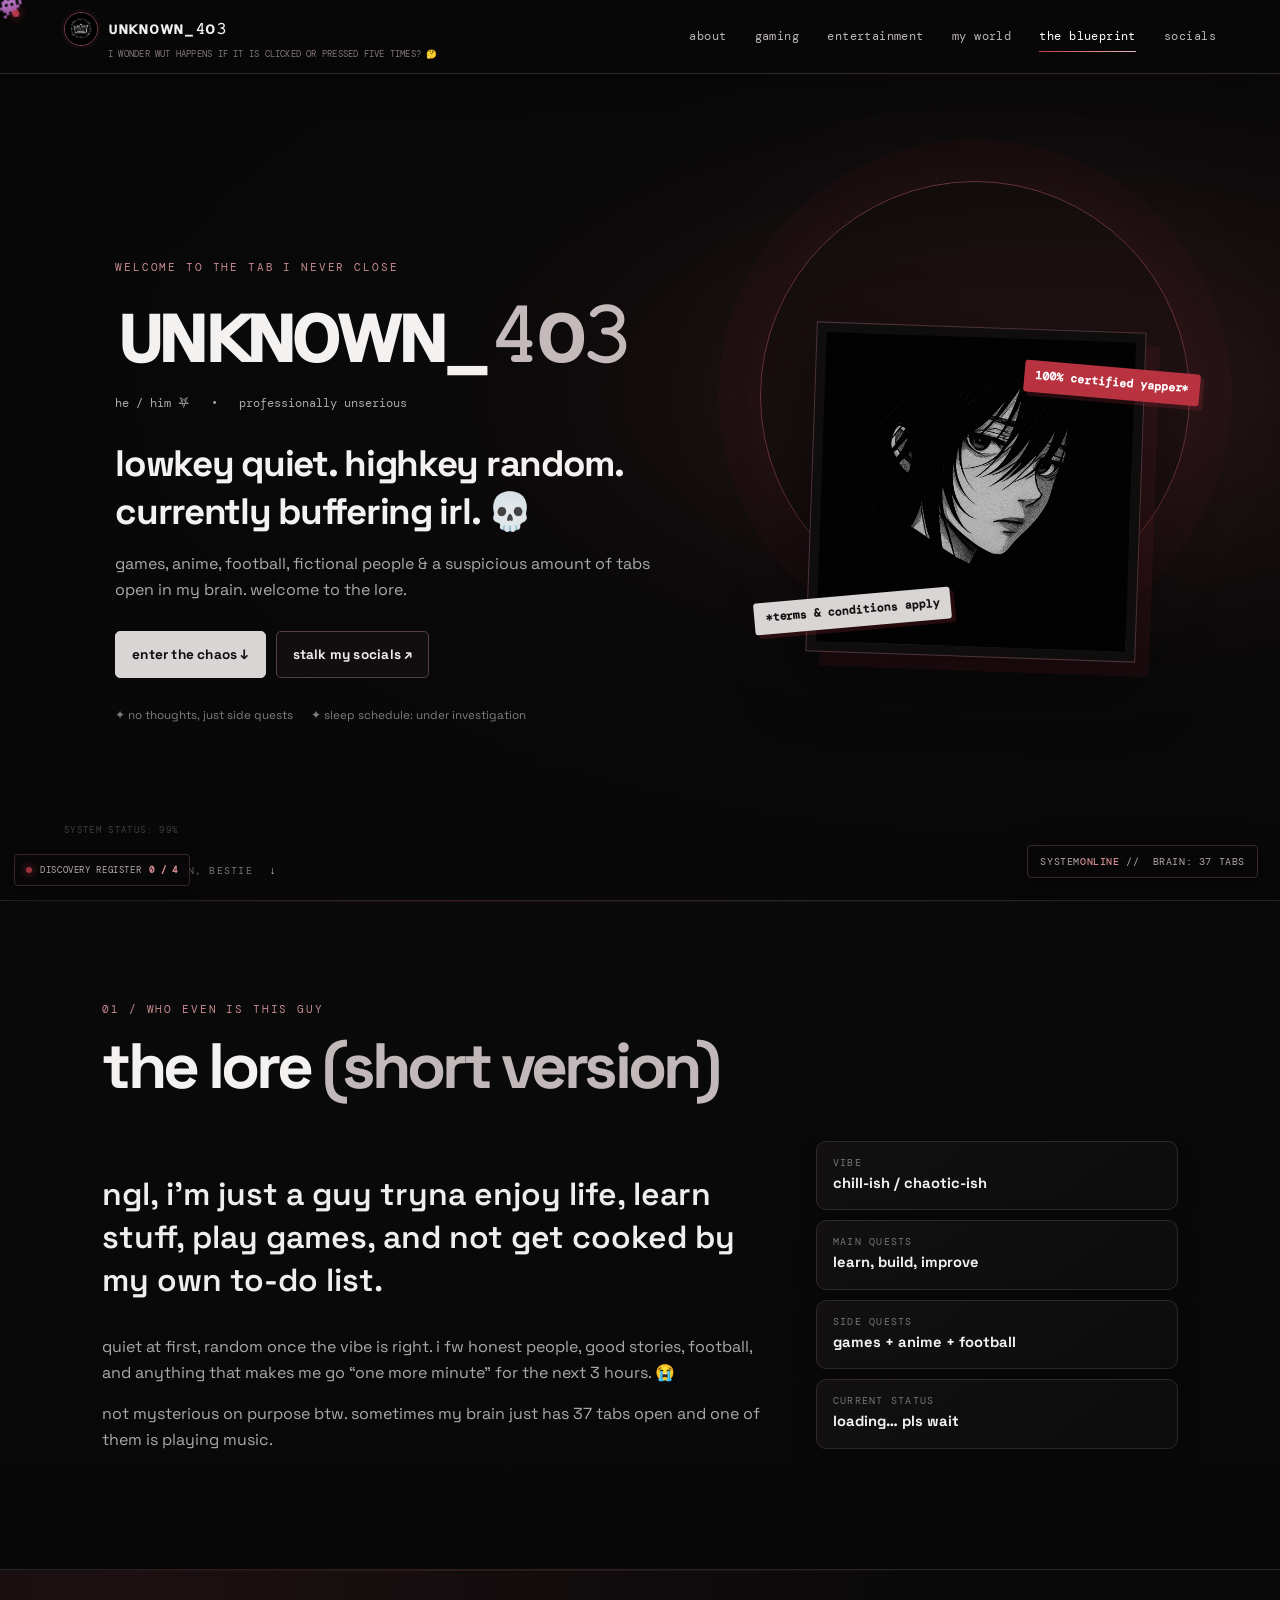
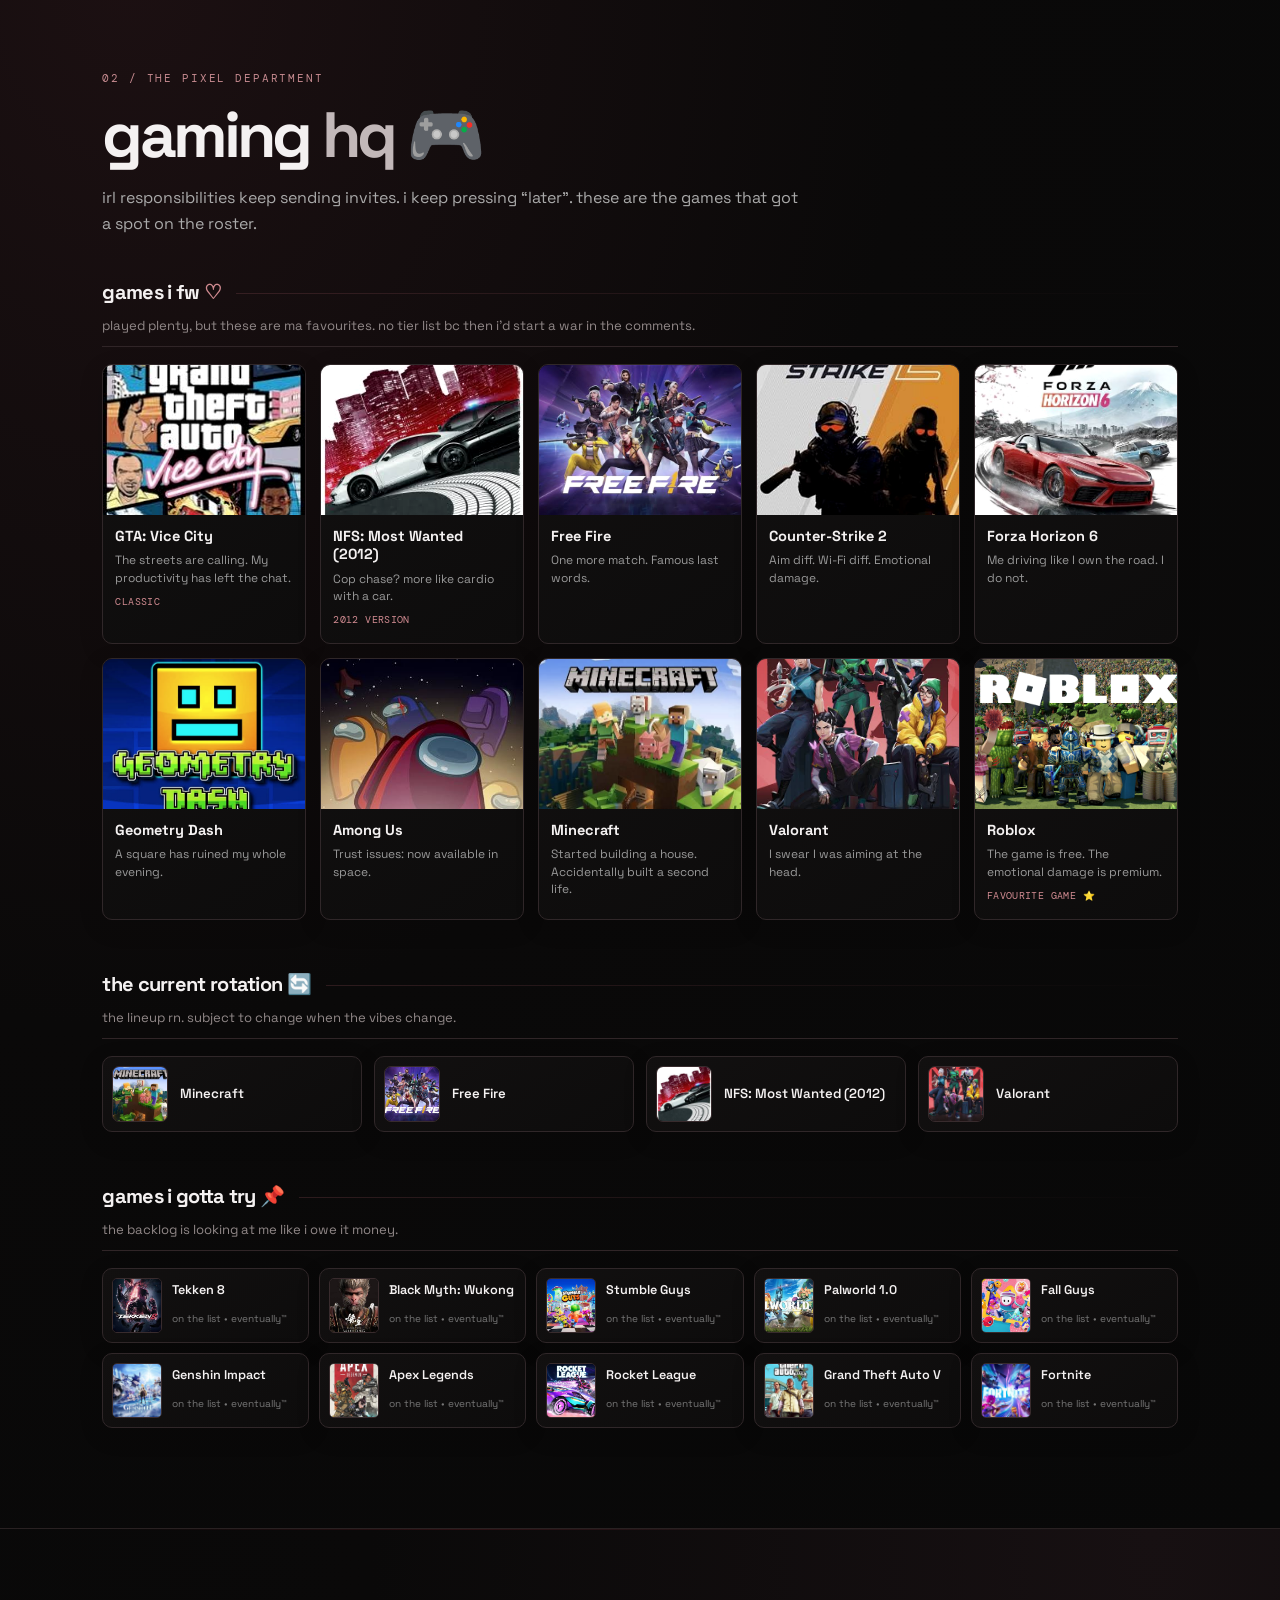
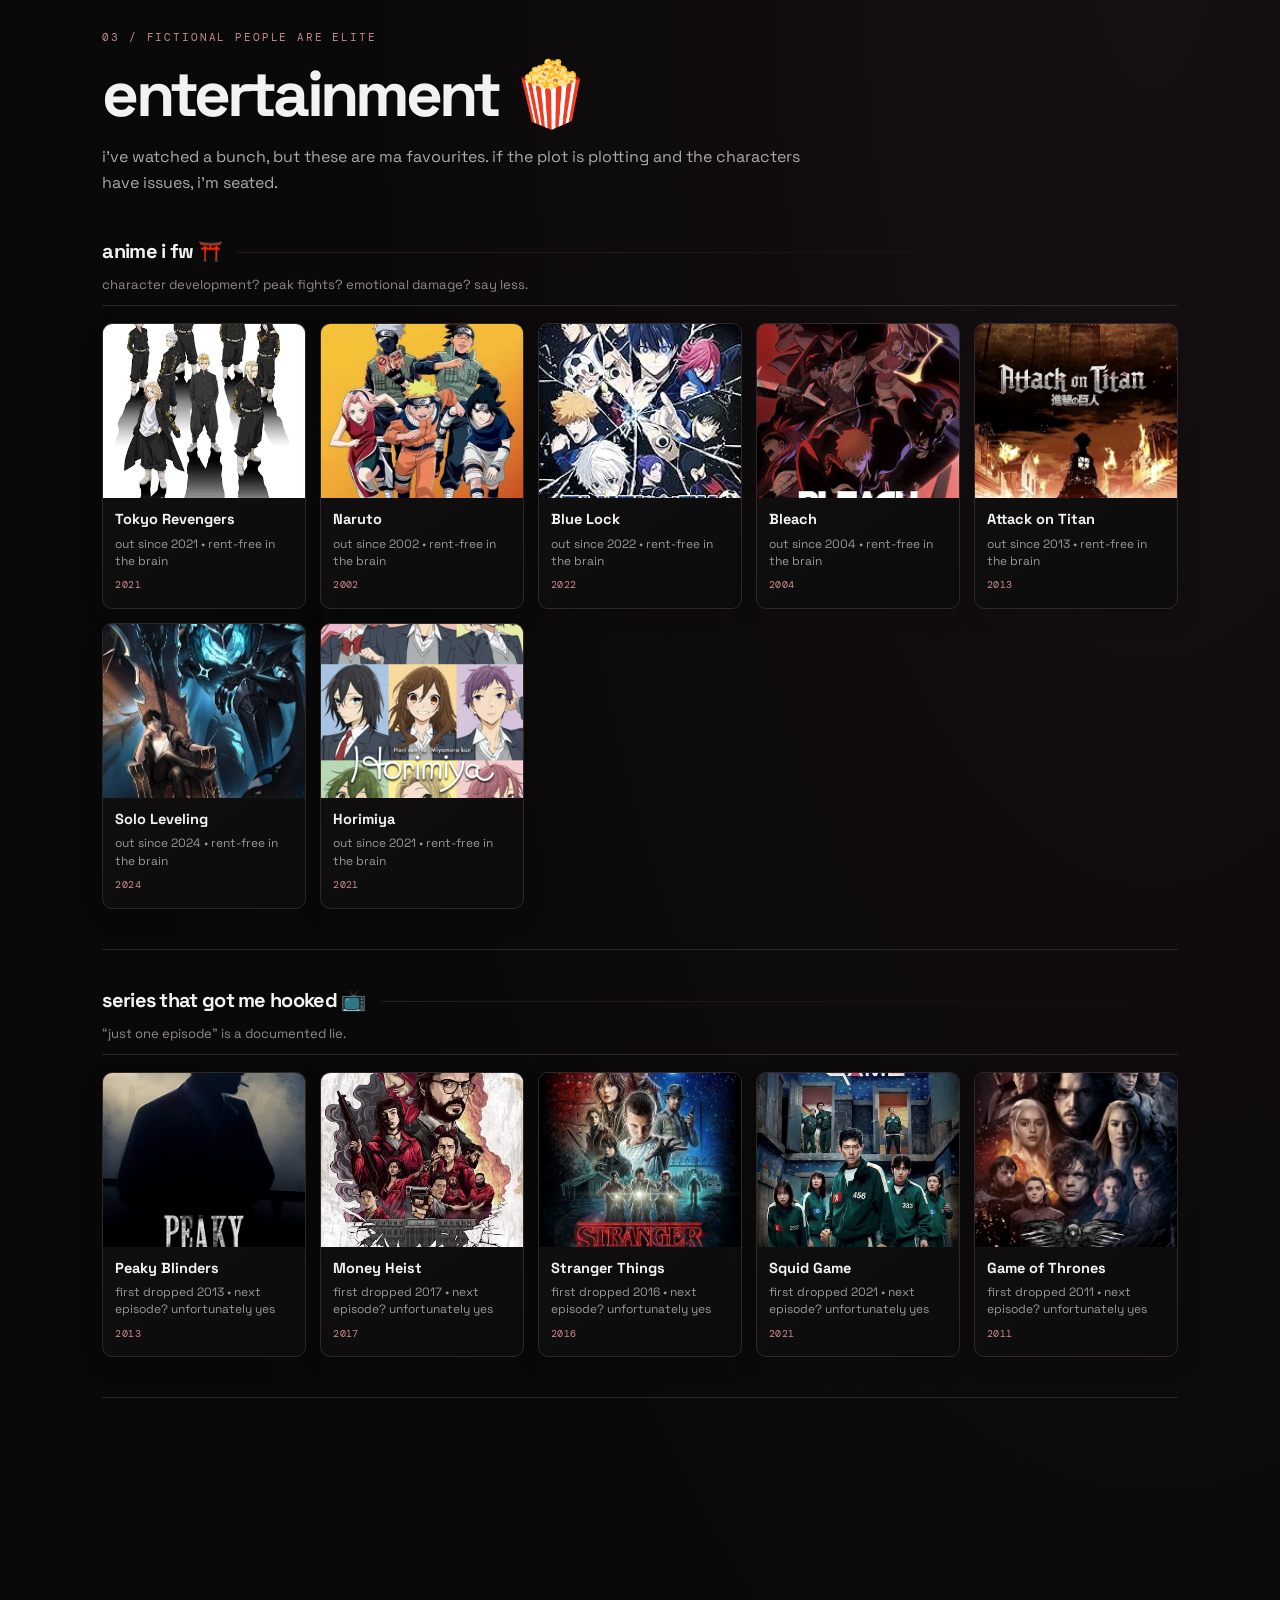
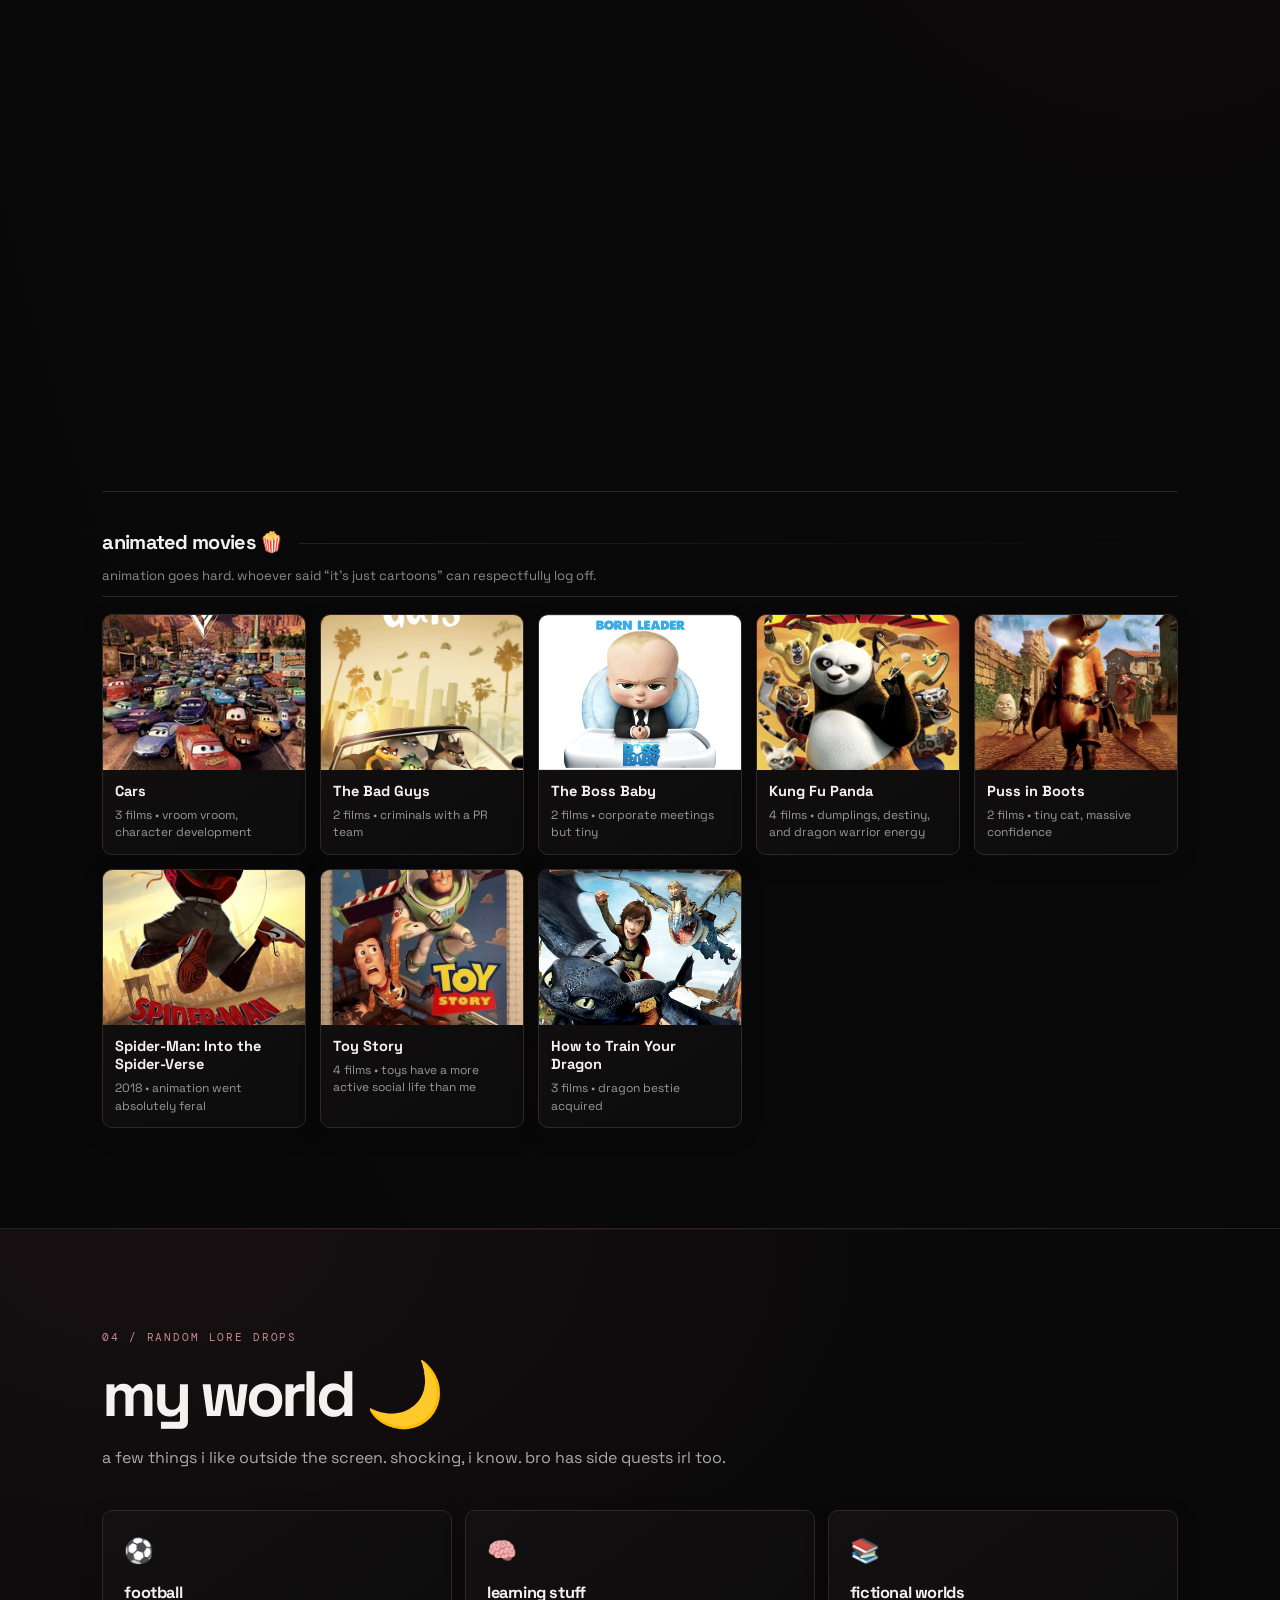
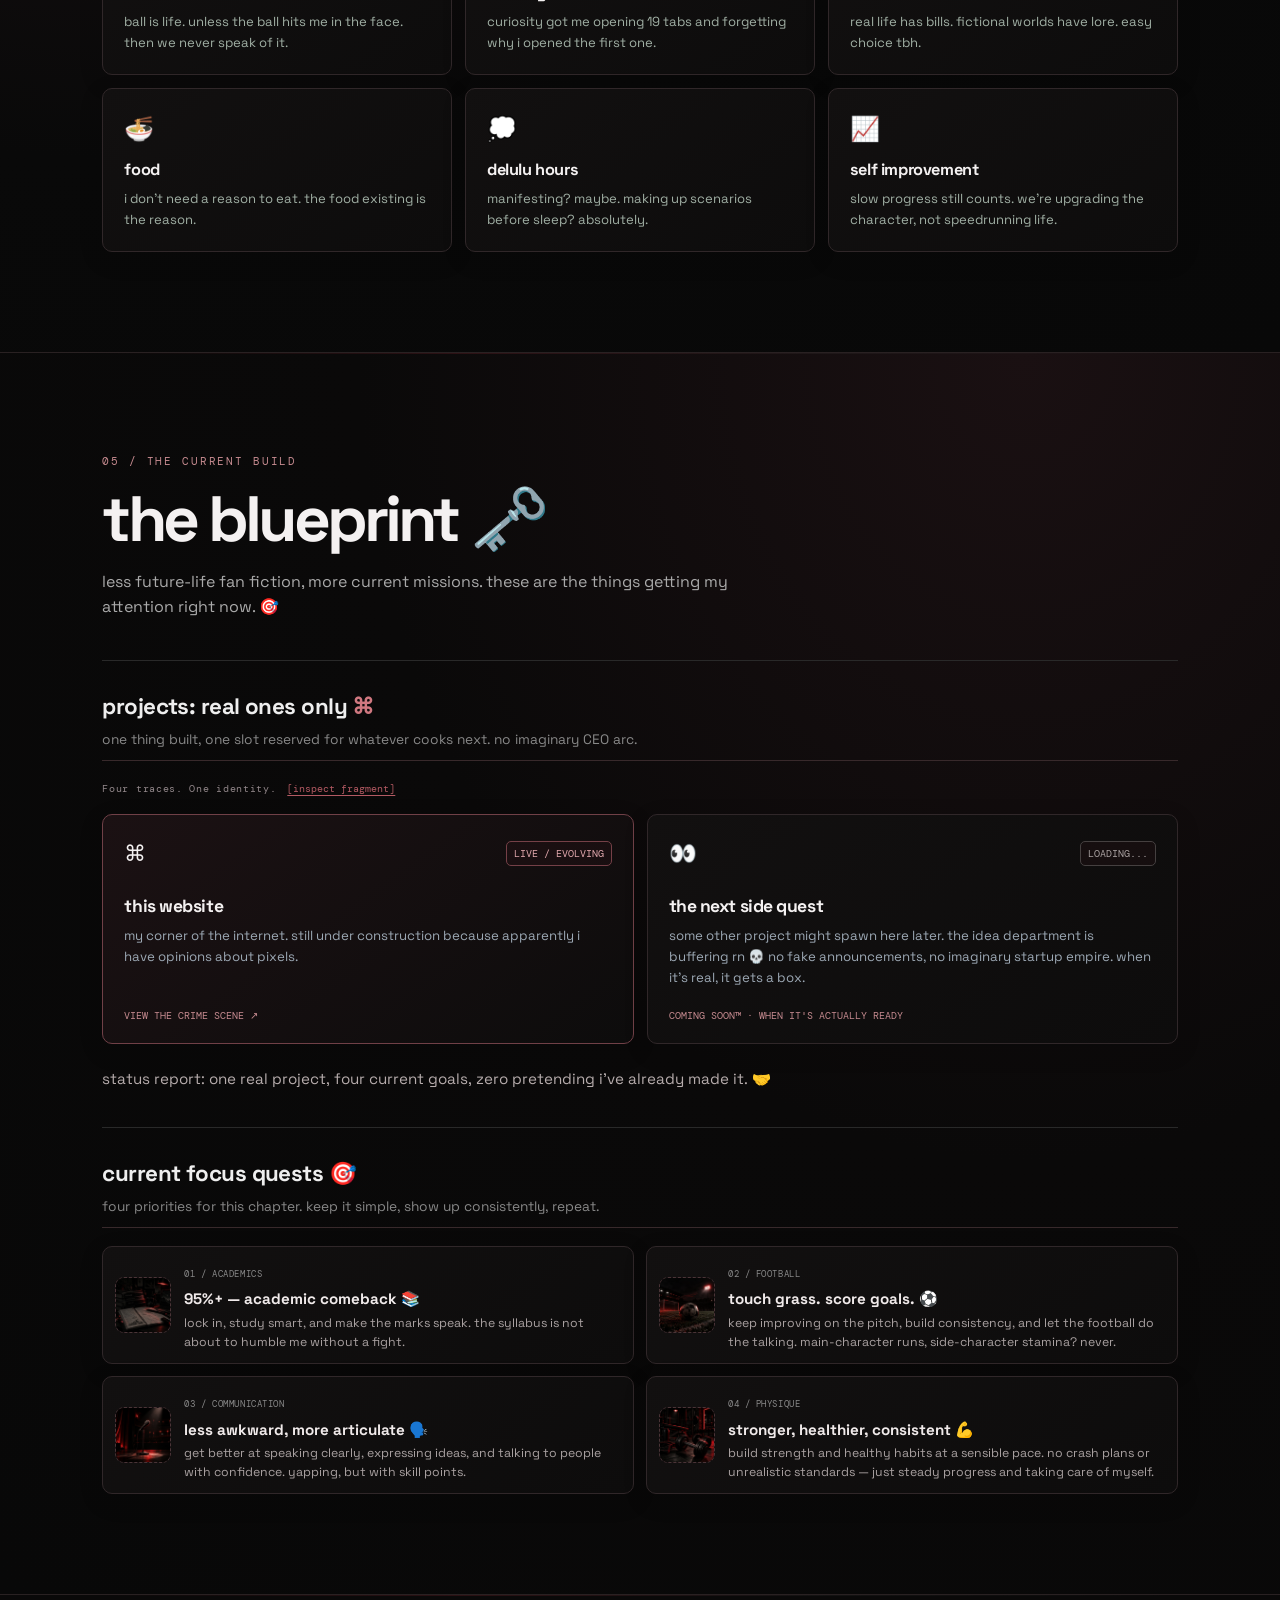
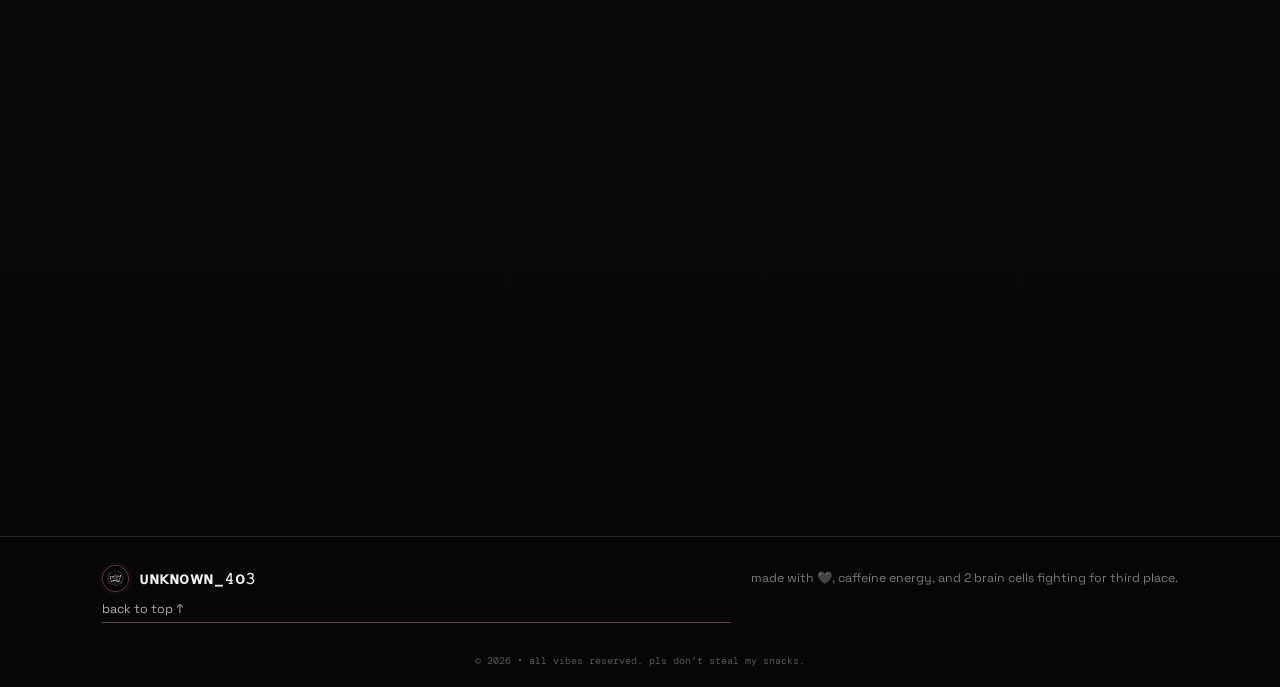
==== commit 1755315b: "Add files via upload" ====
--- a/index.html
+++ b/index.html
@@ -1,9 +1,9 @@
-<!doctype html><html lang="en"><head><meta charset="utf-8"><meta name="viewport" content="width=device-width, initial-scale=1"><meta name="theme-color" content="#080808"><meta name="description" content="The chaotic little corner of the internet belonging to unknown403."><title>ᴜɴᴋɴᴏᴡɴ_𝟺ᴏ𝟹 — my little corner of the internet</title><link rel="icon" href="assets/icons/favicon.svg"><link rel="stylesheet" href="styles.css"></head><body><div class="custom-cursor" id="customCursor" aria-hidden="true">👾</div><div class="scroll-progress" id="progress"></div><header class="topbar"><a class="brand" href="#home"><img src="assets/profile/crown-logo.jpg" alt="Crown logo"><span>ᴜɴᴋɴᴏᴡɴ_𝟺ᴏ𝟹</span></a><button class="menu-toggle" id="menuToggle" aria-label="Toggle navigation">☰</button><nav id="nav"><a href="#about">about</a><a href="#gaming">gaming</a><a href="#entertainment">entertainment</a><a href="#world">my world</a><a href="#projects">the blueprint</a><a href="#socials">socials</a></nav></header><main>
-<section class="hero" id="home"><div class="hero-glow"></div><div class="hero-text"><p class="eyebrow">WELCOME TO THE TAB I NEVER CLOSE</p><h1>ᴜɴᴋɴᴏᴡɴ_<span>𝟺ᴏ𝟹</span></h1><p class="pronouns">he / him ⛧ &nbsp; • &nbsp; professionally unserious</p><p class="hero-line">lowkey quiet. highkey random.<br>currently buffering irl. 💀</p><p class="hero-desc">games, anime, football, fictional people & a suspicious amount of tabs open in my brain. welcome to the lore.</p><div class="hero-actions"><a class="btn primary" href="#gaming">enter the chaos ↓</a><a class="btn secondary" href="#socials">stalk my socials ↗</a></div><div class="hero-mini"><span>✦ no thoughts, just side quests</span><span>✦ sleep schedule: under investigation</span></div></div><div class="hero-portrait"><div class="portrait-frame"><img src="assets/profile/profile-picture.png" alt="My black and white anime profile picture"></div><div class="floating-note note-one">100% certified yapper*</div><div class="floating-note note-two">*terms & conditions apply</div></div><div class="egg-home-clue" data-egg-home-clue aria-hidden="true">SYSTEM STATUS: 99%</div><div class="hero-bottom">SCROLL DOWN, BESTIE <span>↓</span></div></section>
+<!doctype html><html lang="en"><head><meta charset="utf-8"><meta name="viewport" content="width=device-width, initial-scale=1"><meta name="theme-color" content="#080808"><meta name="description" content="The chaotic little corner of the internet belonging to unknown403."><title>ᴜɴᴋɴᴏᴡɴ_𝟺ᴏ𝟹 — my little corner of the internet</title><link rel="icon" href="assets/icons/favicon.svg"><link rel="stylesheet" href="styles.css"></head><body><div class="custom-cursor" id="customCursor" aria-hidden="true">👾</div><div class="scroll-progress" id="progress"></div><header class="topbar"><div class="brand-stack"><a class="brand" href="#home"><img src="assets/profile/crown-logo.jpg" alt="Crown logo"><span>ᴜɴᴋɴᴏᴡɴ_𝟺ᴏ𝟹</span></a><p class="profile-five-clue" tabindex="0">I WONDER WUT HAPPENS IF IT IS CLICKED OR PRESSED FIVE TIMES? 🤔</p></div><button class="menu-toggle" id="menuToggle" type="button" aria-label="Toggle navigation" aria-controls="nav" aria-expanded="false">☰</button><nav id="nav"><a href="#about">about</a><a href="#gaming">gaming</a><a href="#entertainment">entertainment</a><a href="#world">my world</a><a href="#projects">the blueprint</a><a href="#socials">socials</a></nav></header><main>
+<section class="hero" id="home"><div class="hero-glow"></div><div class="hero-text"><p class="eyebrow">WELCOME TO THE TAB I NEVER CLOSE</p><div class="profile-lockup"><div class="profile-lockup-copy"><h1>ᴜɴᴋɴᴏᴡɴ_<span>𝟺ᴏ𝟹</span></h1></div></div><p class="pronouns">he / him ⛧ &nbsp; • &nbsp; professionally unserious</p><p class="hero-line">lowkey quiet. highkey random.<br>currently buffering irl. 💀</p><p class="hero-desc">games, anime, football, fictional people & a suspicious amount of tabs open in my brain. welcome to the lore.</p><div class="hero-actions"><a class="btn primary" href="#gaming">enter the chaos ↓</a><a class="btn secondary" href="#socials">stalk my socials ↗</a></div><div class="hero-mini"><span>✦ no thoughts, just side quests</span><span>✦ sleep schedule: under investigation</span></div></div><div class="hero-portrait"><div class="portrait-frame"><img src="assets/profile/profile-picture.png" alt="My black and white anime profile picture"></div><div class="floating-note note-one">100% certified yapper*</div><div class="floating-note note-two">*terms & conditions apply</div></div><div class="egg-home-clue" data-egg-home-clue aria-hidden="true">SYSTEM STATUS: 99%</div><div class="hero-bottom">SCROLL DOWN, BESTIE <span>↓</span></div></section>
 <section class="section about" id="about"><div class="section-head"><p class="eyebrow">01 / WHO EVEN IS THIS GUY</p><h2>the lore <span>(short version)</span></h2></div><div class="about-grid"><div class="about-main"><p class="big-copy">ngl, i'm just a guy tryna enjoy life, learn stuff, play games, and not get cooked by my own to-do list.</p><p>quiet at first, random once the vibe is right. i fw honest people, good stories, football, and anything that makes me go “one more minute” for the next 3 hours. 😭</p><p>not mysterious on purpose btw. sometimes my brain just has 37 tabs open and one of them is playing music.</p></div><div class="fact-stack"><div class="fact"><span>vibe</span><b>chill-ish / chaotic-ish</b></div><div class="fact"><span>main quests</span><b>learn, build, improve</b></div><div class="fact"><span>side quests</span><b>games + anime + football</b></div><div class="fact"><span>current status</span><b>loading… pls wait</b></div></div></div></section>
 <section class="section gaming" id="gaming"><div class="section-head"><p class="eyebrow">02 / THE PIXEL DEPARTMENT</p><h2>gaming <span>hq 🎮</span></h2><p class="section-intro">irl responsibilities keep sending invites. i keep pressing “later”. these are the games that got a spot on the roster.</p></div><div class="subhead"><h3>games i fw <span>♡</span></h3><p>played plenty, but these are ma favourites. no tier list bc then i'd start a war in the comments.</p></div><div class="media-grid game-grid"><article class="media-card"><div class="poster-wrap"><img loading="lazy" src="assets/games/gta-vice-city.jfif" alt="GTA: Vice City artwork" onerror="this.closest('.media-card').classList.add('no-image')"><span class="poster-fallback">GTA: Vice City</span></div><div class="card-copy"><h3>GTA: Vice City</h3><p>The streets are calling. My productivity has left the chat.</p><span class="tag">CLASSIC</span></div></article><article class="media-card"><div class="poster-wrap"><img loading="lazy" src="assets/games/nfs-most-wanted-2012.jfif" alt="NFS: Most Wanted (2012) artwork" onerror="this.closest('.media-card').classList.add('no-image')"><span class="poster-fallback">NFS: Most Wanted (2012)</span></div><div class="card-copy"><h3>NFS: Most Wanted (2012)</h3><p>Cop chase? more like cardio with a car.</p><span class="tag">2012 VERSION</span></div></article><article class="media-card"><div class="poster-wrap"><img loading="lazy" src="assets/games/free-fire.jfif" alt="Free Fire artwork" onerror="this.closest('.media-card').classList.add('no-image')"><span class="poster-fallback">Free Fire</span></div><div class="card-copy"><h3>Free Fire</h3><p>One more match. Famous last words.</p></div></article><article class="media-card"><div class="poster-wrap"><img loading="lazy" src="assets/games/counter-strike-2.jfif" alt="Counter-Strike 2 artwork" onerror="this.closest('.media-card').classList.add('no-image')"><span class="poster-fallback">Counter-Strike 2</span></div><div class="card-copy"><h3>Counter-Strike 2</h3><p>Aim diff. Wi-Fi diff. Emotional damage.</p></div></article><article class="media-card"><div class="poster-wrap"><img loading="lazy" src="assets/games/forza-horizon-6.jfif" alt="Forza Horizon 6 artwork" onerror="this.closest('.media-card').classList.add('no-image')"><span class="poster-fallback">Forza Horizon 6</span></div><div class="card-copy"><h3>Forza Horizon 6</h3><p>Me driving like I own the road. I do not.</p></div></article><article class="media-card"><div class="poster-wrap"><img loading="lazy" src="assets/games/geometry-dash.jfif" alt="Geometry Dash artwork" onerror="this.closest('.media-card').classList.add('no-image')"><span class="poster-fallback">Geometry Dash</span></div><div class="card-copy"><h3>Geometry Dash</h3><p>A square has ruined my whole evening.</p></div></article><article class="media-card"><div class="poster-wrap"><img loading="lazy" src="assets/games/among-us.jfif" alt="Among Us artwork" onerror="this.closest('.media-card').classList.add('no-image')"><span class="poster-fallback">Among Us</span></div><div class="card-copy"><h3>Among Us</h3><p>Trust issues: now available in space.</p></div></article><article class="media-card"><div class="poster-wrap"><img loading="lazy" src="assets/games/minecraft.jfif" alt="Minecraft artwork" onerror="this.closest('.media-card').classList.add('no-image')"><span class="poster-fallback">Minecraft</span></div><div class="card-copy"><h3>Minecraft</h3><p>Started building a house. Accidentally built a second life.</p></div></article><article class="media-card"><div class="poster-wrap"><img loading="lazy" src="assets/games/valorant.jfif" alt="Valorant artwork" onerror="this.closest('.media-card').classList.add('no-image')"><span class="poster-fallback">Valorant</span></div><div class="card-copy"><h3>Valorant</h3><p>I swear I was aiming at the head.</p></div></article><article class="media-card"><div class="poster-wrap"><img loading="lazy" src="assets/games/roblox.jfif" alt="Roblox artwork" onerror="this.closest('.media-card').classList.add('no-image')"><span class="poster-fallback">Roblox</span></div><div class="card-copy"><h3>Roblox</h3><p>The game is free. The emotional damage is premium.</p><span class="tag">FAVOURITE GAME ⭐</span></div></article></div><div class="subhead rotation-head"><h3>the current rotation <span>🔄</span></h3><p>the lineup rn. subject to change when the vibes change.</p></div><div class="rotation-grid"><div class="rotation-item"><img loading="lazy" src="assets/games/minecraft.jfif" alt="Minecraft"><span>Minecraft</span></div><div class="rotation-item"><img loading="lazy" src="assets/games/free-fire.jfif" alt="Free Fire"><span>Free Fire</span></div><div class="rotation-item"><img loading="lazy" src="assets/games/nfs-most-wanted-2012.jfif" alt="NFS: Most Wanted (2012)"><span>NFS: Most Wanted (2012)</span></div><div class="rotation-item"><img loading="lazy" src="assets/games/valorant.jfif" alt="Valorant"><span>Valorant</span></div></div><div class="subhead wishlist-head"><h3>games i gotta try <span>📌</span></h3><p>the backlog is looking at me like i owe it money.</p></div><div class="wishlist-grid"><div class="wish-item"><img loading="lazy" src="assets/games/tekken-8.jfif" alt="Tekken 8"><span>Tekken 8</span><small>on the list • eventually™</small></div><div class="wish-item"><img loading="lazy" src="assets/games/black-myth-wukong.jfif" alt="Black Myth: Wukong"><span>Black Myth: Wukong</span><small>on the list • eventually™</small></div><div class="wish-item"><img loading="lazy" src="assets/games/stumble-guys.jfif" alt="Stumble Guys"><span>Stumble Guys</span><small>on the list • eventually™</small></div><div class="wish-item"><img loading="lazy" src="assets/games/palworld-1-0.jfif" alt="Palworld 1.0"><span>Palworld 1.0</span><small>on the list • eventually™</small></div><div class="wish-item"><img loading="lazy" src="assets/games/fall-guys.jfif" alt="Fall Guys"><span>Fall Guys</span><small>on the list • eventually™</small></div><div class="wish-item"><img loading="lazy" src="assets/games/genshin-impact.jfif" alt="Genshin Impact"><span>Genshin Impact</span><small>on the list • eventually™</small></div><div class="wish-item"><img loading="lazy" src="assets/games/apex-legends.jfif" alt="Apex Legends"><span>Apex Legends</span><small>on the list • eventually™</small></div><div class="wish-item"><img loading="lazy" src="assets/games/rocket-league.jfif" alt="Rocket League"><span>Rocket League</span><small>on the list • eventually™</small></div><div class="wish-item"><img loading="lazy" src="assets/games/gta-v.jfif" alt="Grand Theft Auto V"><span>Grand Theft Auto V</span><small>on the list • eventually™</small></div><div class="wish-item"><img loading="lazy" src="assets/games/fortnite.jfif" alt="Fortnite"><span>Fortnite</span><small>on the list • eventually™</small></div></div></section>
-<section class="section entertainment" id="entertainment"><div class="section-head"><p class="eyebrow">03 / FICTIONAL PEOPLE ARE ELITE</p><h2>entertainment <span>🍿</span></h2><p class="section-intro">i've watched a bunch, but these are ma favourites. if the plot is plotting and the characters have issues, i'm seated.</p></div><div class="ent-block anime-block"><div class="subhead"><h3>anime i fw <span>⛩️</span></h3><p>character development? peak fights? emotional damage? say less.</p></div><div class="media-grid poster-grid"><article class="media-card"><div class="poster-wrap"><img loading="lazy" src="assets/anime/tokyo-revengers.jfif" alt="Tokyo Revengers artwork" onerror="this.closest('.media-card').classList.add('no-image')"><span class="poster-fallback">Tokyo Revengers</span></div><div class="card-copy"><h3>Tokyo Revengers</h3><p>out since 2021 • rent-free in the brain</p><span class="tag">2021</span></div></article><article class="media-card"><div class="poster-wrap"><img loading="lazy" src="assets/anime/naruto.jfif" alt="Naruto artwork" onerror="this.closest('.media-card').classList.add('no-image')"><span class="poster-fallback">Naruto</span></div><div class="card-copy"><h3>Naruto</h3><p>out since 2002 • rent-free in the brain</p><span class="tag">2002</span></div></article><article class="media-card"><div class="poster-wrap"><img loading="lazy" src="assets/anime/blue-lock.jfif" alt="Blue Lock artwork" onerror="this.closest('.media-card').classList.add('no-image')"><span class="poster-fallback">Blue Lock</span></div><div class="card-copy"><h3>Blue Lock</h3><p>out since 2022 • rent-free in the brain</p><span class="tag">2022</span></div></article><article class="media-card"><div class="poster-wrap"><img loading="lazy" src="assets/anime/bleach.jfif" alt="Bleach artwork" onerror="this.closest('.media-card').classList.add('no-image')"><span class="poster-fallback">Bleach</span></div><div class="card-copy"><h3>Bleach</h3><p>out since 2004 • rent-free in the brain</p><span class="tag">2004</span></div></article><article class="media-card"><div class="poster-wrap"><img loading="lazy" src="assets/anime/attack-on-titan.jfif" alt="Attack on Titan artwork" onerror="this.closest('.media-card').classList.add('no-image')"><span class="poster-fallback">Attack on Titan</span></div><div class="card-copy"><h3>Attack on Titan</h3><p>out since 2013 • rent-free in the brain</p><span class="tag">2013</span></div></article><article class="media-card"><div class="poster-wrap"><img loading="lazy" src="assets/anime/solo-leveling.jfif" alt="Solo Leveling artwork" onerror="this.closest('.media-card').classList.add('no-image')"><span class="poster-fallback">Solo Leveling</span></div><div class="card-copy"><h3>Solo Leveling</h3><p>out since 2024 • rent-free in the brain</p><span class="tag">2024</span></div></article><article class="media-card"><div class="poster-wrap"><img loading="lazy" src="assets/anime/horimiya.png" alt="Horimiya artwork" onerror="this.closest('.media-card').classList.add('no-image')"><span class="poster-fallback">Horimiya</span></div><div class="card-copy"><h3>Horimiya</h3><p>out since 2021 • rent-free in the brain</p><span class="tag">2021</span></div></article></div></div><div class="ent-block series-block"><div class="subhead"><h3>series that got me hooked <span>📺</span></h3><p>“just one episode” is a documented lie.</p></div><div class="media-grid poster-grid"><article class="media-card"><div class="poster-wrap"><img loading="lazy" src="assets/web-series/peaky-blinders.jfif" alt="Peaky Blinders artwork" onerror="this.closest('.media-card').classList.add('no-image')"><span class="poster-fallback">Peaky Blinders</span></div><div class="card-copy"><h3>Peaky Blinders</h3><p>first dropped 2013 • next episode? unfortunately yes</p><span class="tag">2013</span></div></article><article class="media-card"><div class="poster-wrap"><img loading="lazy" src="assets/web-series/money-heist.jfif" alt="Money Heist artwork" onerror="this.closest('.media-card').classList.add('no-image')"><span class="poster-fallback">Money Heist</span></div><div class="card-copy"><h3>Money Heist</h3><p>first dropped 2017 • next episode? unfortunately yes</p><span class="tag">2017</span></div></article><article class="media-card"><div class="poster-wrap"><img loading="lazy" src="assets/web-series/stranger-things.jfif" alt="Stranger Things artwork" onerror="this.closest('.media-card').classList.add('no-image')"><span class="poster-fallback">Stranger Things</span></div><div class="card-copy"><h3>Stranger Things</h3><p>first dropped 2016 • next episode? unfortunately yes</p><span class="tag">2016</span></div></article><article class="media-card"><div class="poster-wrap"><img loading="lazy" src="assets/web-series/squid-game.jfif" alt="Squid Game artwork" onerror="this.closest('.media-card').classList.add('no-image')"><span class="poster-fallback">Squid Game</span></div><div class="card-copy"><h3>Squid Game</h3><p>first dropped 2021 • next episode? unfortunately yes</p><span class="tag">2021</span></div></article><article class="media-card"><div class="poster-wrap"><img loading="lazy" src="assets/web-series/game-of-thrones.jpg" alt="Game of Thrones artwork" onerror="this.closest('.media-card').classList.add('no-image')"><span class="poster-fallback">Game of Thrones</span></div><div class="card-copy"><h3>Game of Thrones</h3><p>first dropped 2011 • next episode? unfortunately yes</p><span class="tag">2011</span></div></article></div></div><div class="ent-block movies-block"><div class="subhead"><h3>movies <span>🎬</span></h3><p>watched plenty, but these are on the favourites list. equal cards, equal respect. home alone is not getting VIP parking. 😭</p></div><div class="media-grid poster-grid"><article class="media-card"><div class="poster-wrap"><img loading="lazy" src="assets/movies/pirates-of-the-caribbean.jpg" alt="Pirates of the Caribbean artwork" onerror="this.closest('.media-card').classList.add('no-image')"><span class="poster-fallback">Pirates of the Caribbean</span></div><div class="card-copy"><h3>Pirates of the Caribbean</h3><p>5 films • pirates, chaos, and questionable life choices</p></div></article><article class="media-card"><div class="poster-wrap"><img loading="lazy" src="assets/movies/harry-potter.jpg" alt="Harry Potter artwork" onerror="this.closest('.media-card').classList.add('no-image')"><span class="poster-fallback">Harry Potter</span></div><div class="card-copy"><h3>Harry Potter</h3><p>8 films • school fees but make it magical</p></div></article><article class="media-card"><div class="poster-wrap"><img loading="lazy" src="assets/movies/karate-kid.jpg" alt="The Karate Kid artwork" onerror="this.closest('.media-card').classList.add('no-image')"><span class="poster-fallback">The Karate Kid</span></div><div class="card-copy"><h3>The Karate Kid</h3><p>The movie series • wax on, wax off, become a legend</p></div></article><article class="media-card"><div class="poster-wrap"><img loading="lazy" src="assets/movies/fantastic-beasts.jpg" alt="Fantastic Beasts artwork" onerror="this.closest('.media-card').classList.add('no-image')"><span class="poster-fallback">Fantastic Beasts</span></div><div class="card-copy"><h3>Fantastic Beasts</h3><p>3 films • magical creatures with zero chill</p></div></article><article class="media-card"><div class="poster-wrap"><img loading="lazy" src="assets/movies/fast-and-furious.jpg" alt="Fast & Furious artwork" onerror="this.closest('.media-card').classList.add('no-image')"><span class="poster-fallback">Fast & Furious</span></div><div class="card-copy"><h3>Fast & Furious</h3><p>Main film series + Hobbs & Shaw • family and physics violations</p></div></article><article class="media-card"><div class="poster-wrap"><img loading="lazy" src="assets/movies/home-alone.jfif" alt="Home Alone artwork" onerror="this.closest('.media-card').classList.add('no-image')"><span class="poster-fallback">Home Alone</span></div><div class="card-copy"><h3>Home Alone</h3><p>1990 • bro turned the house into a whole security department</p></div></article><article class="media-card"><div class="poster-wrap"><img loading="lazy" src="assets/movies/titanic.jfif" alt="Titanic artwork" onerror="this.closest('.media-card').classList.add('no-image')"><span class="poster-fallback">Titanic</span></div><div class="card-copy"><h3>Titanic</h3><p>1997 • romance, drama, and one very famous door debate</p></div></article><article class="media-card"><div class="poster-wrap"><img loading="lazy" src="assets/movies/beauty-and-the-beast.webp" alt="Beauty and the Beast artwork" onerror="this.closest('.media-card').classList.add('no-image')"><span class="poster-fallback">Beauty and the Beast</span></div><div class="card-copy"><h3>Beauty and the Beast</h3><p>2017 • proof that the plot can be stranger than the castle</p></div></article></div></div><div class="ent-block animated-block"><div class="subhead"><h3>animated movies <span>🍿</span></h3><p>animation goes hard. whoever said “it's just cartoons” can respectfully log off.</p></div><div class="media-grid poster-grid"><article class="media-card"><div class="poster-wrap"><img loading="lazy" src="assets/animated-movies/cars.webp" alt="Cars artwork" onerror="this.closest('.media-card').classList.add('no-image')"><span class="poster-fallback">Cars</span></div><div class="card-copy"><h3>Cars</h3><p>3 films • vroom vroom, character development</p></div></article><article class="media-card"><div class="poster-wrap"><img loading="lazy" src="assets/animated-movies/the-bad-guys.webp" alt="The Bad Guys artwork" onerror="this.closest('.media-card').classList.add('no-image')"><span class="poster-fallback">The Bad Guys</span></div><div class="card-copy"><h3>The Bad Guys</h3><p>2 films • criminals with a PR team</p></div></article><article class="media-card"><div class="poster-wrap"><img loading="lazy" src="assets/animated-movies/the-boss-baby.webp" alt="The Boss Baby artwork" onerror="this.closest('.media-card').classList.add('no-image')"><span class="poster-fallback">The Boss Baby</span></div><div class="card-copy"><h3>The Boss Baby</h3><p>2 films • corporate meetings but tiny</p></div></article><article class="media-card"><div class="poster-wrap"><img loading="lazy" src="assets/animated-movies/kung-fu-panda.jfif" alt="Kung Fu Panda artwork" onerror="this.closest('.media-card').classList.add('no-image')"><span class="poster-fallback">Kung Fu Panda</span></div><div class="card-copy"><h3>Kung Fu Panda</h3><p>4 films • dumplings, destiny, and dragon warrior energy</p></div></article><article class="media-card"><div class="poster-wrap"><img loading="lazy" src="assets/animated-movies/puss-in-boots.webp" alt="Puss in Boots artwork" onerror="this.closest('.media-card').classList.add('no-image')"><span class="poster-fallback">Puss in Boots</span></div><div class="card-copy"><h3>Puss in Boots</h3><p>2 films • tiny cat, massive confidence</p></div></article><article class="media-card"><div class="poster-wrap"><img loading="lazy" src="assets/animated-movies/spider-man.jfif" alt="Spider-Man: Into the Spider-Verse artwork" onerror="this.closest('.media-card').classList.add('no-image')"><span class="poster-fallback">Spider-Man: Into the Spider-Verse</span></div><div class="card-copy"><h3>Spider-Man: Into the Spider-Verse</h3><p>2018 • animation went absolutely feral</p></div></article><article class="media-card"><div class="poster-wrap"><img loading="lazy" src="assets/animated-movies/toy-story.jfif" alt="Toy Story artwork" onerror="this.closest('.media-card').classList.add('no-image')"><span class="poster-fallback">Toy Story</span></div><div class="card-copy"><h3>Toy Story</h3><p>4 films • toys have a more active social life than me</p></div></article><article class="media-card"><div class="poster-wrap"><img loading="lazy" src="assets/animated-movies/how-to-train-your-dragon.jpg" alt="How to Train Your Dragon artwork" onerror="this.closest('.media-card').classList.add('no-image')"><span class="poster-fallback">How to Train Your Dragon</span></div><div class="card-copy"><h3>How to Train Your Dragon</h3><p>3 films • dragon bestie acquired</p></div></article></div></div></section>
+<section class="section entertainment" id="entertainment"><div class="section-head"><p class="eyebrow">03 / FICTIONAL PEOPLE ARE ELITE</p><h2>entertainment <span>🍿</span></h2><p class="section-intro">i've watched a bunch, but these are ma favourites. if the plot is plotting and the characters have issues, i'm seated.</p></div><div class="ent-block anime-block"><div class="subhead"><h3>anime i fw <span>⛩️</span></h3><p>character development? peak fights? emotional damage? say less.</p></div><div class="media-grid poster-grid"><article class="media-card"><div class="poster-wrap"><img loading="lazy" src="assets/anime/tokyo-revengers.jfif" alt="Tokyo Revengers artwork" onerror="this.closest('.media-card').classList.add('no-image')"><span class="poster-fallback">Tokyo Revengers</span></div><div class="card-copy"><h3>Tokyo Revengers</h3><p>out since 2021 • rent-free in the brain</p><span class="tag">2021</span></div></article><article class="media-card"><div class="poster-wrap"><img loading="lazy" src="assets/anime/naruto.jfif" alt="Naruto artwork" onerror="this.closest('.media-card').classList.add('no-image')"><span class="poster-fallback">Naruto</span></div><div class="card-copy"><h3>Naruto</h3><p>out since 2002 • rent-free in the brain</p><span class="tag">2002</span></div></article><article class="media-card"><div class="poster-wrap"><img loading="lazy" src="assets/anime/blue-lock.jfif" alt="Blue Lock artwork" onerror="this.closest('.media-card').classList.add('no-image')"><span class="poster-fallback">Blue Lock</span></div><div class="card-copy"><h3>Blue Lock</h3><p>out since 2022 • rent-free in the brain</p><span class="tag">2022</span></div></article><article class="media-card"><div class="poster-wrap"><img loading="lazy" src="assets/anime/bleach.jfif" alt="Bleach artwork" onerror="this.closest('.media-card').classList.add('no-image')"><span class="poster-fallback">Bleach</span></div><div class="card-copy"><h3>Bleach</h3><p>out since 2004 • rent-free in the brain</p><span class="tag">2004</span></div></article><article class="media-card"><div class="poster-wrap"><img loading="lazy" src="assets/anime/attack-on-titan.jfif" alt="Attack on Titan artwork" onerror="this.closest('.media-card').classList.add('no-image')"><span class="poster-fallback">Attack on Titan</span></div><div class="card-copy"><h3>Attack on Titan</h3><p>out since 2013 • rent-free in the brain</p><span class="tag">2013</span></div></article><article class="media-card"><div class="poster-wrap"><img loading="lazy" src="assets/anime/solo-leveling.jfif" alt="Solo Leveling artwork" onerror="this.closest('.media-card').classList.add('no-image')"><span class="poster-fallback">Solo Leveling</span></div><div class="card-copy"><h3>Solo Leveling</h3><p>out since 2024 • rent-free in the brain</p><span class="tag">2024</span></div></article><article class="media-card"><div class="poster-wrap"><img loading="lazy" src="assets/anime/horimiya.png" alt="Horimiya artwork" onerror="this.closest('.media-card').classList.add('no-image')"><span class="poster-fallback">Horimiya</span></div><div class="card-copy"><h3>Horimiya</h3><p>out since 2021 • rent-free in the brain</p><span class="tag">2021</span></div></article></div></div><div class="ent-block series-block"><div class="subhead"><h3>series that got me hooked <span>📺</span></h3><p>“just one episode” is a documented lie.</p></div><div class="media-grid poster-grid"><article class="media-card"><div class="poster-wrap"><img loading="lazy" src="assets/web-series/peaky-blinders.jfif" alt="Peaky Blinders artwork" onerror="this.closest('.media-card').classList.add('no-image')"><span class="poster-fallback">Peaky Blinders</span></div><div class="card-copy"><h3>Peaky Blinders</h3><p>first dropped 2013 • next episode? unfortunately yes</p><span class="tag">2013</span></div></article><article class="media-card"><div class="poster-wrap"><img loading="lazy" src="assets/web-series/money-heist.jfif" alt="Money Heist artwork" onerror="this.closest('.media-card').classList.add('no-image')"><span class="poster-fallback">Money Heist</span></div><div class="card-copy"><h3>Money Heist</h3><p>first dropped 2017 • next episode? unfortunately yes</p><span class="tag">2017</span></div></article><article class="media-card"><div class="poster-wrap"><img loading="lazy" src="assets/web-series/stranger-things.jfif" alt="Stranger Things artwork" onerror="this.closest('.media-card').classList.add('no-image')"><span class="poster-fallback">Stranger Things</span></div><div class="card-copy"><h3>Stranger Things</h3><p>first dropped 2016 • next episode? unfortunately yes</p><span class="tag">2016</span></div></article><article class="media-card"><div class="poster-wrap"><img loading="lazy" src="assets/web-series/squid-game.jfif" alt="Squid Game artwork" onerror="this.closest('.media-card').classList.add('no-image')"><span class="poster-fallback">Squid Game</span></div><div class="card-copy"><h3>Squid Game</h3><p>first dropped 2021 • next episode? unfortunately yes</p><span class="tag">2021</span></div></article><article class="media-card"><div class="poster-wrap"><img loading="lazy" src="assets/web-series/game-of-thrones.jpg" alt="Game of Thrones artwork" onerror="this.closest('.media-card').classList.add('no-image')"><span class="poster-fallback">Game of Thrones</span></div><div class="card-copy"><h3>Game of Thrones</h3><p>first dropped 2011 • next episode? unfortunately yes</p><span class="tag">2011</span></div></article></div></div><div class="ent-block movies-block"><div class="subhead"><h3>movies <span>🎬</span></h3><p>watched plenty, but these are on the favourites list. equal cards, equal respect. home alone is not getting VIP parking. 😭</p></div><div class="media-grid poster-grid"><article class="media-card"><div class="poster-wrap"><img loading="lazy" src="assets/movies/pirates-of-the-caribbean.jpg" alt="Pirates of the Caribbean artwork" onerror="this.closest('.media-card').classList.add('no-image')"><span class="poster-fallback">Pirates of the Caribbean</span></div><div class="card-copy"><h3>Pirates of the Caribbean</h3><p>5 films • pirates, chaos, and questionable life choices</p></div></article><article class="media-card"><div class="poster-wrap"><img loading="lazy" src="assets/movies/harry-potter.jpg" alt="Harry Potter artwork" onerror="this.closest('.media-card').classList.add('no-image')"><span class="poster-fallback">Harry Potter</span></div><div class="card-copy"><h3>Harry Potter</h3><p>8 films • school fees but make it magical</p></div></article><article class="media-card"><div class="poster-wrap"><img loading="lazy" src="assets/movies/karate-kid.jpg" alt="The Karate Kid artwork" onerror="this.closest('.media-card').classList.add('no-image')"><span class="poster-fallback">The Karate Kid</span></div><div class="card-copy"><h3>The Karate Kid</h3><p>The movie series • wax on, wax off, become a legend</p></div></article><article class="media-card"><div class="poster-wrap"><img loading="lazy" src="assets/movies/fantastic-beasts.jpg" alt="Fantastic Beasts artwork" onerror="this.closest('.media-card').classList.add('no-image')"><span class="poster-fallback">Fantastic Beasts</span></div><div class="card-copy"><h3>Fantastic Beasts</h3><p>3 films • magical creatures with zero chill</p></div></article><article class="media-card"><div class="poster-wrap"><img loading="lazy" src="assets/movies/fast-and-furious.jpg" alt="Fast & Furious artwork" onerror="this.closest('.media-card').classList.add('no-image')"><span class="poster-fallback">Fast & Furious</span></div><div class="card-copy"><h3>Fast & Furious</h3><p>Main film series + Hobbs & Shaw • family and physics violations</p></div></article><article class="media-card"><div class="poster-wrap"><img loading="lazy" src="assets/movies/home-alone.jfif" alt="Home Alone artwork" onerror="this.closest('.media-card').classList.add('no-image')"><span class="poster-fallback">Home Alone</span></div><div class="card-copy"><h3>Home Alone</h3><p>1990 • bro turned the house into a whole security department</p></div></article><article class="media-card"><div class="poster-wrap"><img loading="lazy" src="assets/movies/titanic.jfif" alt="Titanic artwork" onerror="this.closest('.media-card').classList.add('no-image')"><span class="poster-fallback">Titanic</span></div><div class="card-copy"><h3>Titanic</h3><p>1997 • romance, drama, and one very famous door debate</p></div></article><article class="media-card"><div class="poster-wrap"><img loading="lazy" src="assets/movies/beauty-and-the-beast.webp" alt="Beauty and the Beast artwork" onerror="this.closest('.media-card').classList.add('no-image')"><span class="poster-fallback">Beauty and the Beast</span></div><div class="card-copy"><h3>Beauty and the Beast</h3><p>2017 • proof that the plot can be stranger than the castle</p></div></article></div></div><div class="ent-block animated-block"><div class="subhead"><h3>animated movies <span>🍿</span></h3><p>animation goes hard. whoever said “it's just cartoons” can respectfully log off.</p></div><div class="media-grid poster-grid"><article class="media-card"><div class="poster-wrap"><img loading="lazy" src="assets/animated-movies/cars.webp" alt="Cars artwork" onerror="this.closest('.media-card').classList.add('no-image')"><span class="poster-fallback">Cars</span></div><div class="card-copy"><h3>Cars</h3><p>3 films • vroom vroom, character development</p></div></article><article class="media-card"><div class="poster-wrap"><img loading="lazy" src="assets/animated-movies/the-bad-guys.webp" alt="The Bad Guys artwork" onerror="this.closest('.media-card').classList.add('no-image')"><span class="poster-fallback">The Bad Guys</span></div><div class="card-copy"><h3>The Bad Guys</h3><p>2 films • criminals with a PR team</p></div></article><article class="media-card"><div class="poster-wrap"><img loading="lazy" src="assets/animated-movies/the-boss-baby.webp" alt="The Boss Baby artwork" onerror="this.closest('.media-card').classList.add('no-image')"><span class="poster-fallback">The Boss Baby</span></div><div class="card-copy"><h3>The Boss Baby</h3><p>2 films • corporate meetings but tiny</p></div></article><article class="media-card"><div class="poster-wrap"><img loading="lazy" src="assets/animated-movies/kung-fu-panda.jfif" alt="Kung Fu Panda artwork" onerror="this.closest('.media-card').classList.add('no-image')"><span class="poster-fallback">Kung Fu Panda</span></div><div class="card-copy"><h3>Kung Fu Panda</h3><p>4 films • dumplings, destiny, and dragon warrior energy</p></div></article><article class="media-card"><div class="poster-wrap"><img loading="lazy" src="assets/animated-movies/puss-in-boots.webp" alt="Puss in Boots artwork" onerror="this.closest('.media-card').classList.add('no-image')"><span class="poster-fallback">Puss in Boots</span></div><div class="card-copy"><h3>Puss in Boots</h3><p>2 films • tiny cat, massive confidence</p></div></article><article class="media-card"><div class="poster-wrap"><img loading="lazy" src="assets/animated-movies/spider-man.jfif" alt="Spider-Man: Into the Spider-Verse artwork" onerror="this.closest('.media-card').classList.add('no-image')"><span class="poster-fallback">Spider-Man: Into the Spider-Verse</span></div><div class="card-copy"><h3>Spider-Man: Into the Spider-Verse</h3><p>2018 • animation went absolutely feral</p></div></article><article class="media-card"><div class="poster-wrap"><img loading="lazy" src="assets/animated-movies/toy-story.jfif" alt="Toy Story artwork" onerror="this.closest('.media-card').classList.add('no-image')"><span class="poster-fallback">Toy Story</span></div><div class="card-copy"><h3>Toy Story</h3><p>4 films • toys have a more active social life than me</p></div></article><article class="media-card"><div class="poster-wrap"><img loading="lazy" src="assets/animated-movies/how-to-train-your-dragon.webp" alt="How to Train Your Dragon artwork" onerror="this.closest('.media-card').classList.add('no-image')"><span class="poster-fallback">How to Train Your Dragon</span></div><div class="card-copy"><h3>How to Train Your Dragon</h3><p>3 films • dragon bestie acquired</p></div></article></div></div></section>
 <section class="section my-world" id="world"><div class="section-head"><p class="eyebrow">04 / RANDOM LORE DROPS</p><h2>my world <span>🌙</span></h2><p class="section-intro">a few things i like outside the screen. shocking, i know. bro has side quests irl too.</p></div><div class="interest-grid"><article><span>⚽</span><h3>football</h3><p>ball is life. unless the ball hits me in the face. then we never speak of it.</p></article><article><span>🧠</span><h3>learning stuff</h3><p>curiosity got me opening 19 tabs and forgetting why i opened the first one.</p></article><article><span>📚</span><h3>fictional worlds</h3><p>real life has bills. fictional worlds have lore. easy choice tbh.</p></article><article><span>🍜</span><h3>food</h3><p>i don't need a reason to eat. the food existing is the reason.</p></article><article><span>💭</span><h3>delulu hours</h3><p>manifesting? maybe. making up scenarios before sleep? absolutely.</p></article><article><span>📈</span><h3>self improvement</h3><p>slow progress still counts. we're upgrading the character, not speedrunning life.</p></article></div></section>
-<section class="section projects blueprint" id="projects"><div class="section-head"><p class="eyebrow">05 / THE CURRENT BUILD</p><h2>the blueprint <span>🗝️</span></h2><p class="section-intro">less future-life fan fiction, more current missions. these are the things getting my attention right now. 🎯</p></div><div class="blueprint-subhead"><h3>projects: real ones only <span>⌘</span></h3><p>one thing built, one slot reserved for whatever cooks next. no imaginary CEO arc.</p></div><p class="egg-project-clue">Four traces. One identity. <button type="button" data-egg-fragment aria-label="Inspect the final fragment">[inspect fragment]</button></p><div class="project-grid"><article class="project-card current"><div class="project-top"><span class="project-icon">⌘</span><span class="status">LIVE / EVOLVING</span></div><h3>this website</h3><p>my corner of the internet. still under construction because apparently i have opinions about pixels.</p><a class="project-foot" href="https://unkn0wn4o3.github.io/" target="_blank" rel="noopener noreferrer">VIEW THE CRIME SCENE ↗</a></article><article class="project-card upcoming"><div class="project-top"><span class="project-icon">👀</span><span class="status muted">LOADING...</span></div><h3>the next side quest</h3><p>some other project might spawn here later. the idea department is buffering rn 💀 no fake announcements, no imaginary startup empire. when it’s real, it gets a box.</p><span class="project-foot">COMING SOON™ · WHEN IT'S ACTUALLY READY</span></article></div><p class="goals-line">status report: one real project, four current goals, zero pretending i’ve already made it. 🤝</p><div class="blueprint-subhead"><h3>current focus quests <span>🎯</span></h3><p>four priorities for this chapter. keep it simple, show up consistently, repeat.</p></div><div class="ambition-grid current-goals"><article class="ambition-card blueprint-card"><div class="blueprint-image"><img src="assets/goals/academic-arc.png" alt="" loading="lazy"></div><div class="blueprint-card-copy"><span class="ambition-index">01 / ACADEMICS</span><h3>95%+ — academic comeback 📚</h3><p>lock in, study smart, and make the marks speak. the syllabus is not about to humble me without a fight.</p></div></article><article class="ambition-card blueprint-card"><div class="blueprint-image"><img src="assets/goals/football.png" alt="" loading="lazy"></div><div class="blueprint-card-copy"><span class="ambition-index">02 / FOOTBALL</span><h3>touch grass. score goals. ⚽</h3><p>keep improving on the pitch, build consistency, and let the football do the talking. main-character runs, side-character stamina? never.</p></div></article><article class="ambition-card blueprint-card"><div class="blueprint-image"><img src="assets/goals/communication.png" alt="" loading="lazy"></div><div class="blueprint-card-copy"><span class="ambition-index">03 / COMMUNICATION</span><h3>less awkward, more articulate 🗣️</h3><p>get better at speaking clearly, expressing ideas, and talking to people with confidence. yapping, but with skill points.</p></div></article><article class="ambition-card blueprint-card"><div class="blueprint-image"><img src="assets/goals/physique.png" alt="" loading="lazy"></div><div class="blueprint-card-copy"><span class="ambition-index">04 / PHYSIQUE</span><h3>stronger, healthier, consistent 💪</h3><p>build strength and healthy habits at a sensible pace. no crash plans or unrealistic standards — just steady progress and taking care of myself.</p></div></article></div></section>
+<section class="section projects blueprint" id="projects"><div class="section-head"><p class="eyebrow">05 / THE CURRENT BUILD</p><h2>the blueprint <span>🗝️</span></h2><p class="section-intro">less future-life fan fiction, more current missions. these are the things getting my attention right now. 🎯</p></div><div class="blueprint-subhead"><h3>projects: real ones only <span>⌘</span></h3><p>one thing built, one slot reserved for whatever cooks next. no imaginary CEO arc.</p></div><p class="egg-project-clue">Four traces. One identity. <button type="button" data-egg-fragment aria-label="Inspect the final fragment">[inspect fragment]</button></p><div class="project-grid"><article class="project-card current"><div class="project-top"><span class="project-icon">⌘</span><span class="status">LIVE / EVOLVING</span></div><h3>this website</h3><p>my corner of the internet. still under construction because apparently i have opinions about pixels.</p><a class="project-foot" href="https://unkn0wn4o3.github.io/" target="_blank" rel="noopener noreferrer">VIEW THE CRIME SCENE ↗</a></article><article class="project-card upcoming"><div class="project-top"><span class="project-icon">👀</span><span class="status muted">LOADING...</span></div><h3>the next side quest</h3><p>some other project might spawn here later. the idea department is buffering rn 💀 no fake announcements, no imaginary startup empire. when it’s real, it gets a box.</p><span class="project-foot">COMING SOON™ · WHEN IT'S ACTUALLY READY</span></article></div><p class="goals-line">status report: one real project, four current goals, zero pretending i’ve already made it. 🤝</p><div class="blueprint-subhead"><h3>current focus quests <span>🎯</span></h3><p>four priorities for this chapter. keep it simple, show up consistently, repeat.</p></div><div class="ambition-grid current-goals"><article class="ambition-card blueprint-card"><div class="blueprint-image"><img src="assets/goals/academic-arc.webp" alt="Academic planning and study goals illustration" loading="lazy"></div><div class="blueprint-card-copy"><span class="ambition-index">01 / ACADEMICS</span><h3>95%+ — academic comeback 📚</h3><p>lock in, study smart, and make the marks speak. the syllabus is not about to humble me without a fight.</p></div></article><article class="ambition-card blueprint-card"><div class="blueprint-image"><img src="assets/goals/football.webp" alt="Football training and improvement illustration" loading="lazy"></div><div class="blueprint-card-copy"><span class="ambition-index">02 / FOOTBALL</span><h3>touch grass. score goals. ⚽</h3><p>keep improving on the pitch, build consistency, and let the football do the talking. main-character runs, side-character stamina? never.</p></div></article><article class="ambition-card blueprint-card"><div class="blueprint-image"><img src="assets/goals/communication.webp" alt="Communication and speaking skills illustration" loading="lazy"></div><div class="blueprint-card-copy"><span class="ambition-index">03 / COMMUNICATION</span><h3>less awkward, more articulate 🗣️</h3><p>get better at speaking clearly, expressing ideas, and talking to people with confidence. yapping, but with skill points.</p></div></article><article class="ambition-card blueprint-card"><div class="blueprint-image"><img src="assets/goals/physique.webp" alt="Strength, fitness, and healthy habits illustration" loading="lazy"></div><div class="blueprint-card-copy"><span class="ambition-index">04 / PHYSIQUE</span><h3>stronger, healthier, consistent 💪</h3><p>build strength and healthy habits at a sensible pace. no crash plans or unrealistic standards — just steady progress and taking care of myself.</p></div></article></div></section>
 <section class="section socials" id="socials"><div class="section-head"><p class="eyebrow">06 / THE INTERNET KNOWS ME HERE</p><h2>find me <span>↗</span></h2><p class="section-intro">same person, different apps. choose your fighter.</p></div><div class="social-grid"><a href="https://www.snapchat.com/add/unkn0wn_4o3" target="_blank" rel="noopener noreferrer"><span class="social-icon"><img src="assets/socials/snapchat.png" alt="Snapchat" loading="lazy"></span><span><b>Snapchat</b><small>the snaps department</small></span><i>↗</i></a><a href="https://www.facebook.com/profile.php?id=61594532040809" target="_blank" rel="noopener noreferrer"><span class="social-icon"><img src="assets/socials/facebook.png" alt="Facebook" loading="lazy"></span><span><b>Facebook</b><small>yes, i'm there too</small></span><i>↗</i></a><a href="https://discord.com/users/1483385678552236154" target="_blank" rel="noopener noreferrer"><span class="social-icon"><img src="assets/socials/discord.png" alt="Discord" loading="lazy"></span><span><b>Discord</b><small>yap lobby</small></span><i>↗</i></a><a href="https://www.youtube.com/@m3.unkn0wn.4o3" target="_blank" rel="noopener noreferrer"><span class="social-icon"><img src="assets/socials/youtube.png" alt="YouTube" loading="lazy"></span><span><b>YouTube</b><small>subscribe or don't, i'm not ur dad</small></span><i>↗</i></a><a href="https://github.com/unkn0wn4o3" target="_blank" rel="noopener noreferrer"><span class="social-icon"><img src="assets/socials/github.png" alt="GitHub" loading="lazy"></span><span><b>GitHub</b><small>where the code lives</small></span><i>↗</i></a></div></section>
 </main><footer><a href="#home" class="footer-brand"><img src="assets/profile/crown-logo.jpg" alt=""><span>ᴜɴᴋɴᴏᴡɴ_𝟺ᴏ𝟹</span></a><p>made with 🖤, caffeine energy, and 2 brain cells fighting for third place.</p><a class="back-top" href="#home">back to top ↑</a><small>© <span id="year"></span> • all vibes reserved. pls don't steal my snacks.</small></footer><script src="script.js"></script></body></html>
--- a/styles.css
+++ b/styles.css
@@ -307,21 +307,320 @@
 @media(max-width:520px){.egg-tracker{left:8px;bottom:8px;padding:7px 8px;font-size:8px;gap:6px}.egg-toast{bottom:58px;font-size:10px}.egg-command-form{grid-template-columns:1fr auto}.egg-command-form label{grid-column:1/-1}.egg-home-clue{bottom:55px;left:18px;font-size:8px}.egg-project-clue{line-height:1.8}.egg-window{max-height:calc(100dvh - 20px)}}
 @media(prefers-reduced-motion:reduce){.egg-modal,.egg-room-modal,.egg-toast,.egg-tracker{transition:none!important}.egg-glitch{animation:none!important}}
 
-/* FINAL MOBILE HERO FIX: centered portrait/halo; floating labels always above both. */
-@media (max-width:760px){
-  .hero{position:relative; overflow:hidden; grid-template-columns:minmax(0,1fr);}
-  .hero-glow{width:230px;height:230px;left:50%;right:auto;top:auto;bottom:86px;transform:translateX(-50%);z-index:0;}
-  .hero-portrait{width:min(210px,68vw);height:230px;justify-self:center;position:relative;z-index:3;margin:0 auto 20px;left:auto;right:auto;}
-  .portrait-frame{position:relative;z-index:2;margin:0 auto;}
-  .floating-note{position:absolute;z-index:5;white-space:nowrap;max-width:none;}
-  .note-one{right:-22%;top:25%;}
-  .note-two{left:-20%;bottom:20%;}
-  .hero-text{position:relative;z-index:2;}
-}
-@media(max-width:390px){
-  .hero-portrait{width:min(190px,66vw);height:215px;}
-  .hero-glow{width:205px;height:205px;bottom:90px;}
-  .note-one{right:-16%;}
-  .note-two{left:-14%;}
-  .floating-note{font-size:.58rem;}
-}
+/* FINAL ARCHIVE UPDATE: profile clue, centered footer, and SYSTEM BREACH transitions */
+.profile-lockup{position:relative;z-index:2;margin:0 0 14px;max-width:100%}
+.profile-lockup h1{margin-bottom:8px}
+.profile-five-clue{margin:0;color:#827579;font:clamp(8px,1vw,10px)/1.7 'DM Mono',monospace;letter-spacing:.045em;max-width:470px;cursor:help;transition:color .18s,text-shadow .18s}
+.profile-five-clue:hover,.profile-five-clue:focus-visible{color:#d18b91;text-shadow:0 0 12px #b8324040}
+.hero-portrait .portrait-frame img{cursor:pointer}
+.hero-portrait .portrait-frame img:focus-visible{outline:1px solid #c34a57;outline-offset:5px}
+.pfp-secret-flicker{animation:pfpSeesaw .42s ease-out 1}
+@keyframes pfpSeesaw{0%{transform:translateY(0)}18%{transform:translateY(-5px)}36%{transform:translateY(3px)}54%{transform:translateY(-3px);filter:brightness(1.25)}72%{transform:translateY(2px)}100%{transform:translateY(0);filter:none}}
+footer{position:relative;padding-bottom:64px}
+footer>small.egg-copyright{position:absolute;left:50%;bottom:20px;transform:translateX(-50%);width:max-content;max-width:calc(100% - 28px);text-align:center;animation:copyrightSeesaw 7.5s ease-in-out infinite;animation-delay:2.3s}
+@keyframes copyrightSeesaw{0%,88%,100%{translate:0 0;filter:brightness(1)}90%{translate:0 -2px;filter:brightness(1.35)}92%{translate:0 2px;filter:brightness(.85)}94%{translate:0 -1px;filter:brightness(1.2)}96%{translate:0 0;filter:brightness(1)}}
+.egg-modal,.egg-room-modal{background:rgba(0,0,0,.78);backdrop-filter:blur(8px);transition:opacity .18s,visibility .18s,background .18s}
+.egg-window{position:relative;border:1px solid #873742;border-radius:18px;overflow:auto;clip-path:inset(0 round 18px);box-shadow:0 25px 90px #000d,0 0 0 1px #b8324010;transform:scale(.97);transition:transform .18s,border-color .18s,box-shadow .18s;}
+.egg-window-top{border-radius:17px 17px 0 0}
+.egg-modal.open,.egg-room-modal.open{background:rgba(0,0,0,.84)}
+.egg-modal.open .egg-window,.egg-room-modal.open .egg-window{transform:scale(1)}
+.egg-modal.breach .egg-window,.egg-room-modal.breach .egg-window{animation:systemBreach .52s steps(1,end) both}
+.egg-modal.closing .egg-window,.egg-room-modal.closing .egg-window{animation:accessTerminated .25s steps(1,end) both}
+.egg-modal.breach:after,.egg-room-modal.breach:after{content:"";position:absolute;left:7%;right:7%;top:50%;height:1px;pointer-events:none;background:#ff5667;box-shadow:0 0 9px #ff334f,0 0 20px #c22b40;animation:crimsonScan .5s ease-out both}
+.egg-modal.closing:after,.egg-room-modal.closing:after{content:"";position:absolute;left:8%;right:8%;top:50%;height:2px;pointer-events:none;background:#ff6675;box-shadow:0 0 16px #e52d48;animation:crimsonScan .22s ease-in reverse both}
+@keyframes crimsonScan{0%{transform:translateY(-42vh);opacity:0}18%{opacity:1}80%{opacity:.9}100%{transform:translateY(42vh);opacity:0}}
+@keyframes systemBreach{0%{transform:translateX(0) scale(.97);filter:brightness(.6)}18%{transform:translateX(-3px) skewX(-1deg);filter:brightness(1.5)}24%{transform:translateX(3px) skewX(1deg);border-color:#ff6572;box-shadow:0 0 28px #c32b40a0}34%{transform:translateX(-1px);filter:contrast(1.3)}45%{transform:translateX(0) scale(1.005);filter:brightness(1.18)}100%{transform:translateX(0) scale(1);filter:none;border-color:#873742;box-shadow:0 25px 90px #000d,0 0 0 1px #b8324010}}
+@keyframes accessTerminated{0%{transform:scale(1);filter:brightness(1)}20%{transform:translateX(-3px) skewX(-2deg);filter:brightness(1.5);border-color:#ff6675}38%{transform:translateX(3px) scaleX(1.02);filter:contrast(1.4)}65%{transform:scaleY(.08) scaleX(1.02);opacity:.8}100%{transform:scaleY(.01) scaleX(.7);opacity:0}}
+.egg-secret-grid{display:grid;grid-template-columns:repeat(2,minmax(0,1fr));gap:10px;margin:22px 0;text-align:left}
+.egg-secret-card{min-width:0;padding:14px;border:1px solid #4a2b30;border-radius:12px;background:linear-gradient(145deg,#171012,#0b090a);box-shadow:inset 0 1px #ffffff05;transition:border-color .18s,transform .18s}
+.egg-secret-card:hover{border-color:#a34753;transform:translateY(-2px)}
+.egg-secret-card h3{margin:0 0 8px;color:#e7cbd0;font:600 11px/1.55 'DM Mono',monospace;letter-spacing:.015em}
+.egg-secret-card p{margin:0;color:#a99a9e;font:11px/1.75 'DM Mono',monospace}
+.egg-developer-status{display:grid;gap:7px;margin:20px auto 16px;padding:15px;border:1px solid #77343d;border-radius:12px;background:linear-gradient(120deg,#1b0d10,#0b090a);text-align:center}
+.egg-developer-status span{color:#c56a75;font:9px 'DM Mono',monospace;letter-spacing:.2em}
+.egg-developer-status strong{color:#f2e5e7;font:700 12px 'DM Mono',monospace}
+.egg-developer-status small{color:#8e777c;font:9px/1.6 'DM Mono',monospace;letter-spacing:.04em}
+.egg-room-close{border-radius:9px}
+@media(max-width:560px){.egg-secret-grid{grid-template-columns:1fr}.egg-room-content{padding:18px 14px}.egg-secret-card{padding:12px}.profile-five-clue{max-width:100%}footer>small.egg-copyright{white-space:normal;width:calc(100% - 28px)}}
+@media(prefers-reduced-motion:reduce){.pfp-secret-flicker,footer>small.egg-copyright{animation:none!important}.egg-modal.breach .egg-window,.egg-room-modal.breach .egg-window,.egg-modal.closing .egg-window,.egg-room-modal.closing .egg-window,.egg-modal.breach:after,.egg-room-modal.breach:after,.egg-modal.closing:after,.egg-room-modal.closing:after{animation:none!important}.egg-window{transition:none!important}.egg-secret-card{transition:none!important}}
+
+.egg-modal.closing,.egg-room-modal.closing{visibility:visible;opacity:1;background:rgba(0,0,0,.84)}
+
+/* PATCH: clue belongs under the crown-logo + alias in the top-right/header area. */
+.brand-stack{display:flex;flex-direction:column;align-items:flex-start;gap:3px;min-width:0;max-width:min(420px,48vw)}
+.brand-stack .brand{gap:10px;white-space:nowrap}
+.brand-stack .profile-five-clue{font-size:clamp(7px,.68vw,9px);line-height:1.35;letter-spacing:.025em;margin:0 0 0 44px;max-width:100%;cursor:help;color:#827579}
+.brand-stack .profile-five-clue:hover,.brand-stack .profile-five-clue:focus-visible{color:#d18b91;text-shadow:0 0 12px #b8324040;outline:none}
+.topbar{align-items:center}
+@media(max-width:760px){.brand-stack{max-width:calc(100vw - 105px)}.brand-stack .profile-five-clue{white-space:normal;margin-left:0;max-width:270px;font-size:8px}.brand-stack .brand img{width:30px;height:30px}}
+/* Quotes + roasts are injected only after the visitor enters the help command. */
+.egg-fun-zone{display:grid;grid-template-columns:repeat(2,minmax(0,1fr));gap:10px;margin:14px 0 18px}
+.egg-fun-card{border:1px solid #38252a;background:linear-gradient(135deg,#100b0c,#080808);border-radius:10px;padding:13px}
+.egg-fun-card h3{font-size:10px;letter-spacing:.16em;color:#c77780;margin:0 0 8px;text-transform:uppercase}
+.egg-fun-card p{font-size:12px;line-height:1.7;color:#d4c6c8;margin:0}
+.egg-fun-card button{margin-top:10px;border:1px solid #71343b;border-radius:6px;background:#211012;color:#e8cdd0;padding:6px 9px;font:10px 'DM Mono',monospace;cursor:pointer}
+.egg-fun-card button:hover,.egg-fun-card button:focus-visible{border-color:#bd4653;box-shadow:0 0 12px #b8324030}
+@media(max-width:480px){.egg-fun-zone{grid-template-columns:1fr}}
+
+
+/* FINAL RESPONSIVE REPAIR — header clue, portrait halo, labels, and touch targets. */
+@media (max-width: 760px) {
+  .topbar {
+    height: auto !important;
+    min-height: 62px;
+    padding: 8px clamp(10px, 4vw, 18px);
+    align-items: center;
+    gap: 8px;
+    overflow: visible;
+  }
+
+  .brand-stack {
+    display: flex;
+    flex: 1 1 0;
+    flex-direction: column;
+    align-items: flex-start;
+    width: auto;
+    min-width: 0;
+    max-width: none;
+    gap: 3px;
+  }
+
+  .brand-stack .brand {
+    display: flex;
+    align-items: center;
+    gap: 7px;
+    width: 100%;
+    min-width: 0;
+    max-width: 100%;
+    white-space: nowrap;
+  }
+
+  .brand-stack .brand img {
+    flex: 0 0 30px;
+    width: 30px;
+    height: 30px;
+  }
+
+  .brand-stack .brand span {
+    min-width: 0;
+    font-size: clamp(12px, 3.9vw, 16px);
+    line-height: 1.2;
+    white-space: nowrap;
+  }
+
+  .brand-stack .profile-five-clue {
+    display: block !important;
+    width: 100%;
+    max-width: none !important;
+    margin: 0 !important;
+    padding: 0;
+    color: #a08c91;
+    font-size: clamp(7.4px, 1.95vw, 8.5px) !important;
+    line-height: 1.4 !important;
+    letter-spacing: .02em;
+    white-space: normal !important;
+    overflow-wrap: break-word;
+    text-wrap: pretty;
+  }
+
+  .topbar .menu-toggle {
+    display: block;
+    flex: 0 0 auto;
+    align-self: center;
+    min-width: 40px;
+    min-height: 40px;
+    padding: 7px 10px;
+  }
+
+  .topbar nav {
+    top: 100%;
+    z-index: 51;
+  }
+
+  .hero {
+    grid-template-columns: minmax(0, 1fr);
+    justify-items: stretch;
+    gap: 30px;
+  }
+
+  .hero-glow {
+    display: none !important;
+  }
+
+  .hero-portrait {
+    display: block;
+    grid-column: 1 / -1;
+    justify-self: center !important;
+    align-self: center;
+    position: relative;
+    left: 0 !important;
+    right: 0 !important;
+    width: min(220px, 68vw);
+    max-width: none;
+    height: auto;
+    margin: 24px auto 38px !important;
+    overflow: visible;
+    isolation: isolate;
+    z-index: 2;
+    transform: none !important;
+  }
+
+  /* The ring is centered against the portrait wrapper, not against the hero grid. */
+  .hero-portrait::before {
+    content: "";
+    display: block;
+    position: absolute;
+    z-index: 0;
+    left: 50% !important;
+    top: 50% !important;
+    width: clamp(228px, 74vw, 286px);
+    height: auto;
+    aspect-ratio: 1 / 1;
+    border: 1px solid #67343a;
+    border-radius: 50%;
+    box-shadow: 0 0 0 24px #b8324008, 0 0 0 50px #ffffff02, 0 0 55px #b8324012;
+    transform: translate(-50%, -50%);
+    transform-origin: center;
+    pointer-events: none;
+    animation: mobile-halo-turn 34s linear infinite;
+  }
+
+  .hero-portrait .portrait-frame {
+    display: block;
+    position: relative;
+    z-index: 2;
+    width: 100%;
+    margin: 0 auto;
+    transform: none !important;
+    animation: none !important;
+  }
+
+  .hero-portrait .portrait-frame img {
+    display: block;
+    width: 100%;
+    height: auto;
+    aspect-ratio: 1 / 1;
+    object-fit: cover;
+  }
+
+  /* Both labels intentionally sit above the image and the animated halo. */
+  .hero-portrait .floating-note {
+    display: block;
+    position: absolute;
+    z-index: 20 !important;
+    width: max-content;
+    max-width: 78vw;
+    font-size: 9px;
+    line-height: 1.35;
+    white-space: nowrap;
+    pointer-events: auto;
+  }
+
+  .hero-portrait .note-one {
+    top: 10%;
+    right: -8%;
+    left: auto;
+  }
+
+  .hero-portrait .note-two {
+    bottom: 8%;
+    left: -8%;
+    right: auto;
+  }
+
+  .egg-mobile-konami {
+    left: 10px;
+    bottom: 68px;
+    max-width: calc(100vw - 20px);
+  }
+}
+
+@keyframes mobile-halo-turn {
+  from { transform: translate(-50%, -50%) rotate(0deg); }
+  to { transform: translate(-50%, -50%) rotate(360deg); }
+}
+
+.egg-mobile-konami-head {
+  display: flex;
+  align-items: center;
+  justify-content: space-between;
+  gap: 12px;
+  margin-bottom: 10px;
+}
+
+.egg-mobile-konami-head p {
+  margin: 0;
+}
+
+.egg-mobile-konami-close {
+  width: 28px;
+  height: 28px;
+  border: 1px solid #39272b;
+  border-radius: 4px;
+  background: #151011;
+  color: #eee;
+  font-size: 18px;
+  line-height: 1;
+}
+
+.egg-mobile-konami-progress {
+  display: block;
+  margin-top: 8px;
+  color: #9d858a;
+  font: 9px 'DM Mono', monospace;
+  text-align: right;
+}
+
+@media (max-width: 390px) {
+  .brand-stack .brand span { font-size: 12px; }
+  .brand-stack .profile-five-clue { font-size: 7.4px !important; }
+  .hero-portrait { width: min(210px, 68vw); }
+  .hero-portrait::before { width: clamp(228px, 74vw, 258px); }
+  .hero-portrait .floating-note { font-size: 8px; }
+}
+
+@media (prefers-reduced-motion: reduce) {
+  .hero-portrait::before { animation: none !important; }
+}
+
+/* TABLET / COMPACT LAPTOP PASS — prevent the header and hero from colliding around the desktop breakpoint. */
+@media (min-width: 761px) and (max-width: 980px) {
+  .topbar {
+    padding-left: 16px;
+    padding-right: 16px;
+    gap: 12px;
+  }
+
+  .brand-stack {
+    flex: 0 1 36vw;
+    max-width: 36vw;
+  }
+
+  .brand-stack .profile-five-clue {
+    font-size: 8px;
+    line-height: 1.35;
+  }
+
+  .topbar nav {
+    gap: 10px;
+  }
+
+  .topbar nav a {
+    font-size: .68rem;
+  }
+
+  .hero {
+    padding-left: clamp(32px, 5vw, 48px);
+    padding-right: clamp(32px, 5vw, 48px);
+    grid-template-columns: minmax(0, 1.08fr) minmax(230px, .92fr);
+    gap: 22px;
+  }
+
+  .hero-portrait {
+    width: min(100%, 280px);
+    max-width: 280px;
+  }
+
+  .hero-portrait .note-one { right: -8%; }
+  .hero-portrait .note-two { left: -8%; }
+}
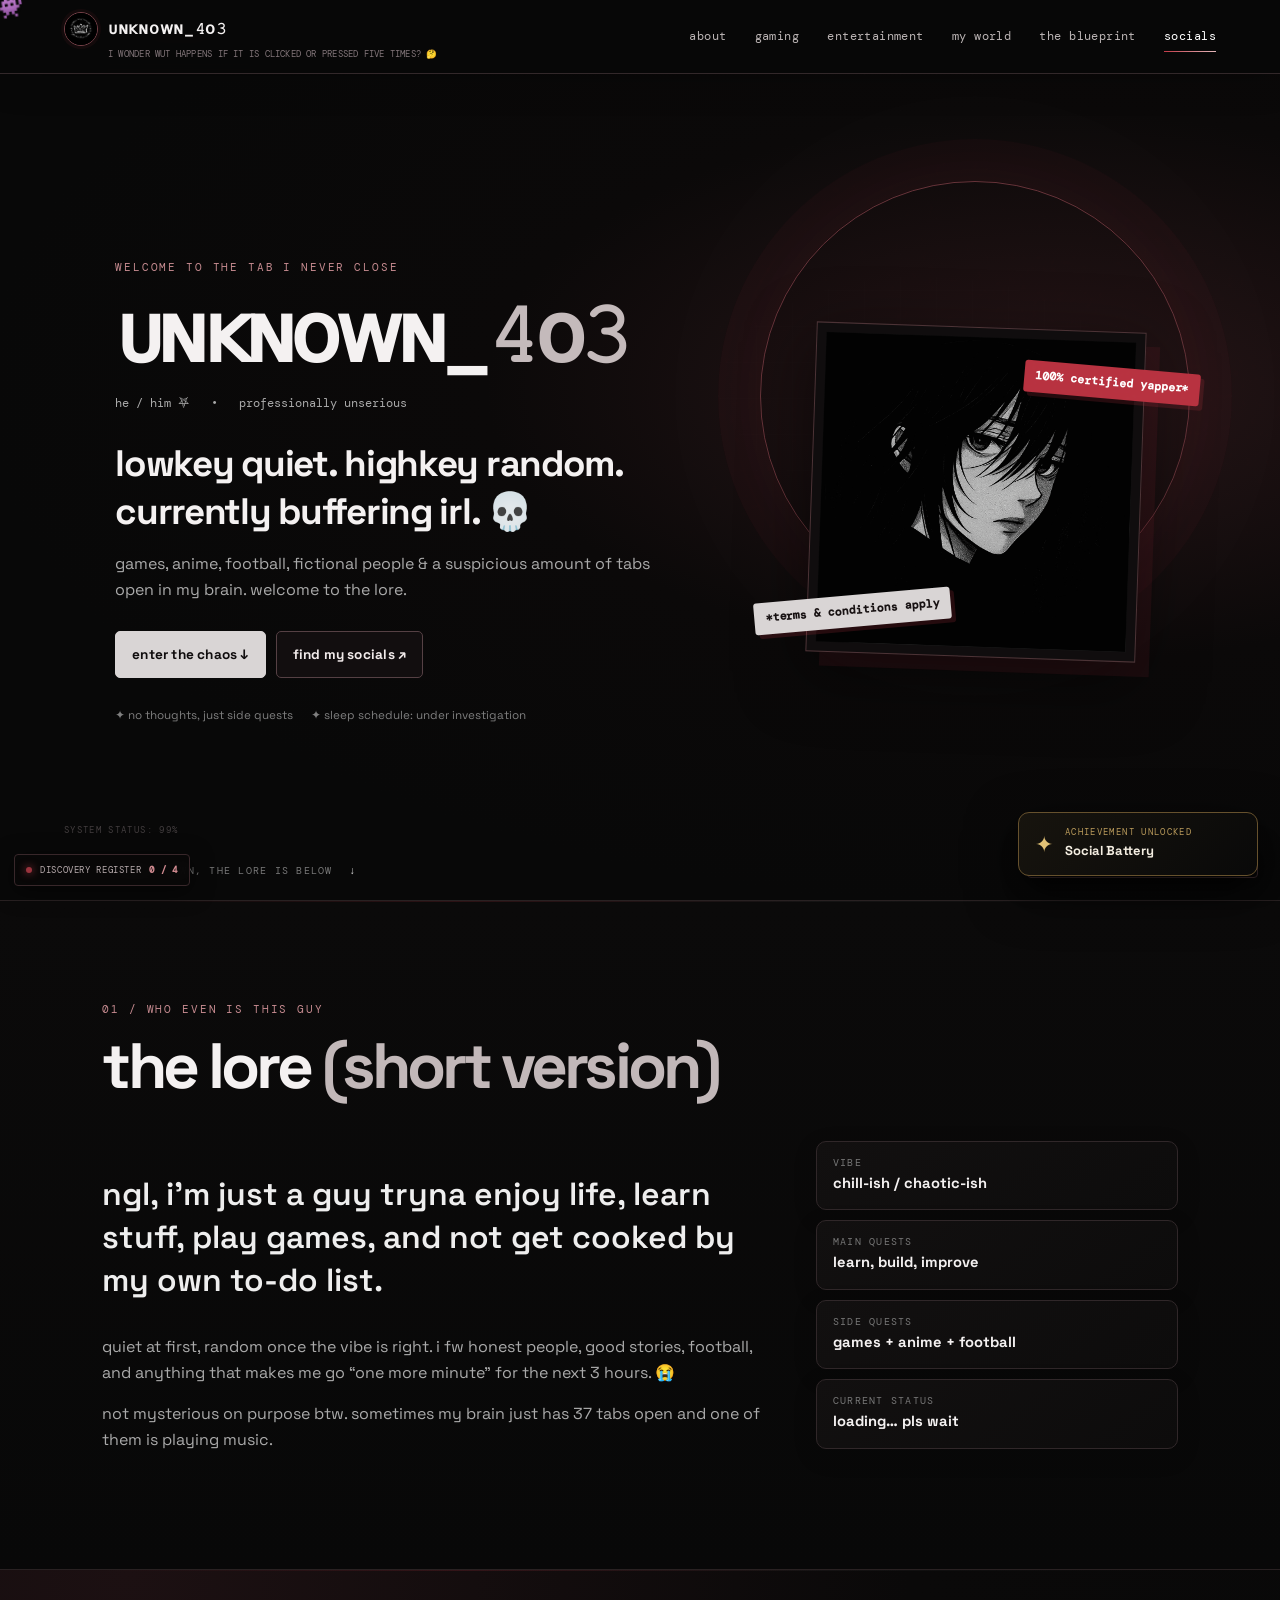
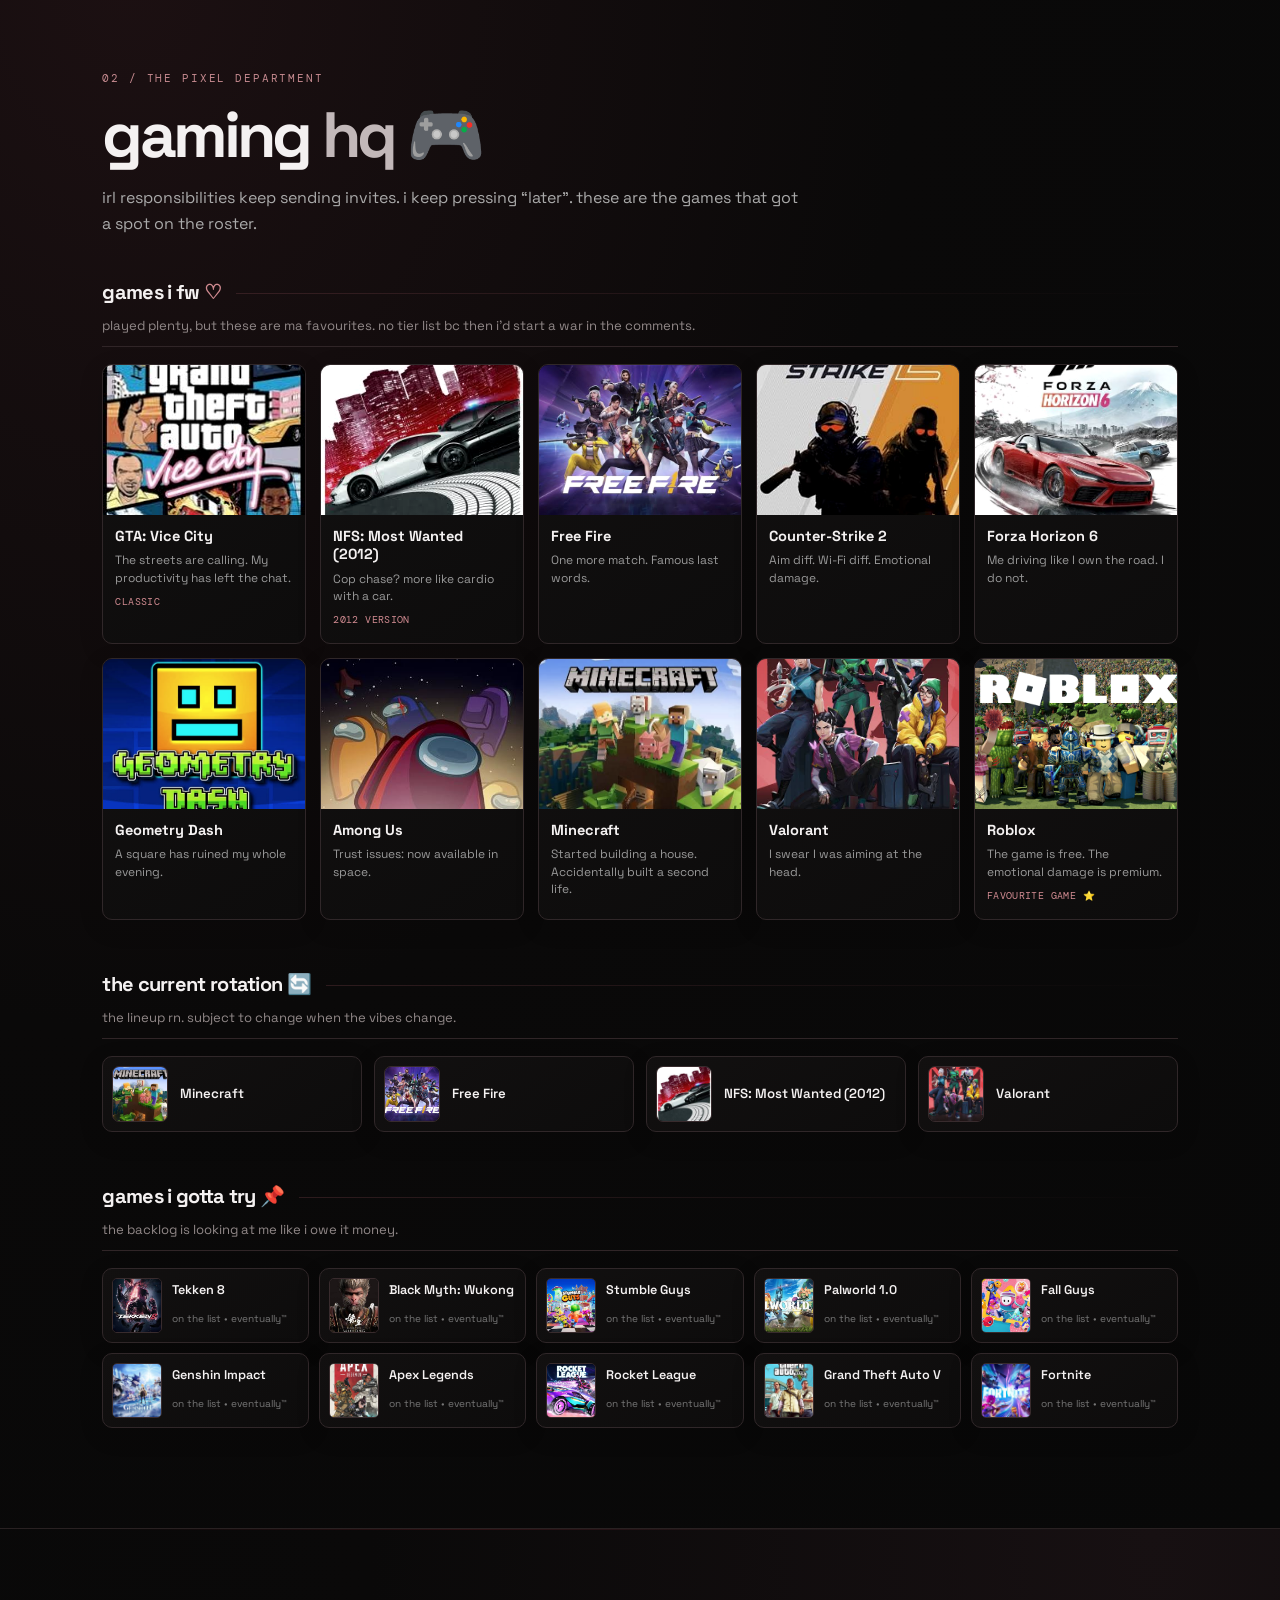
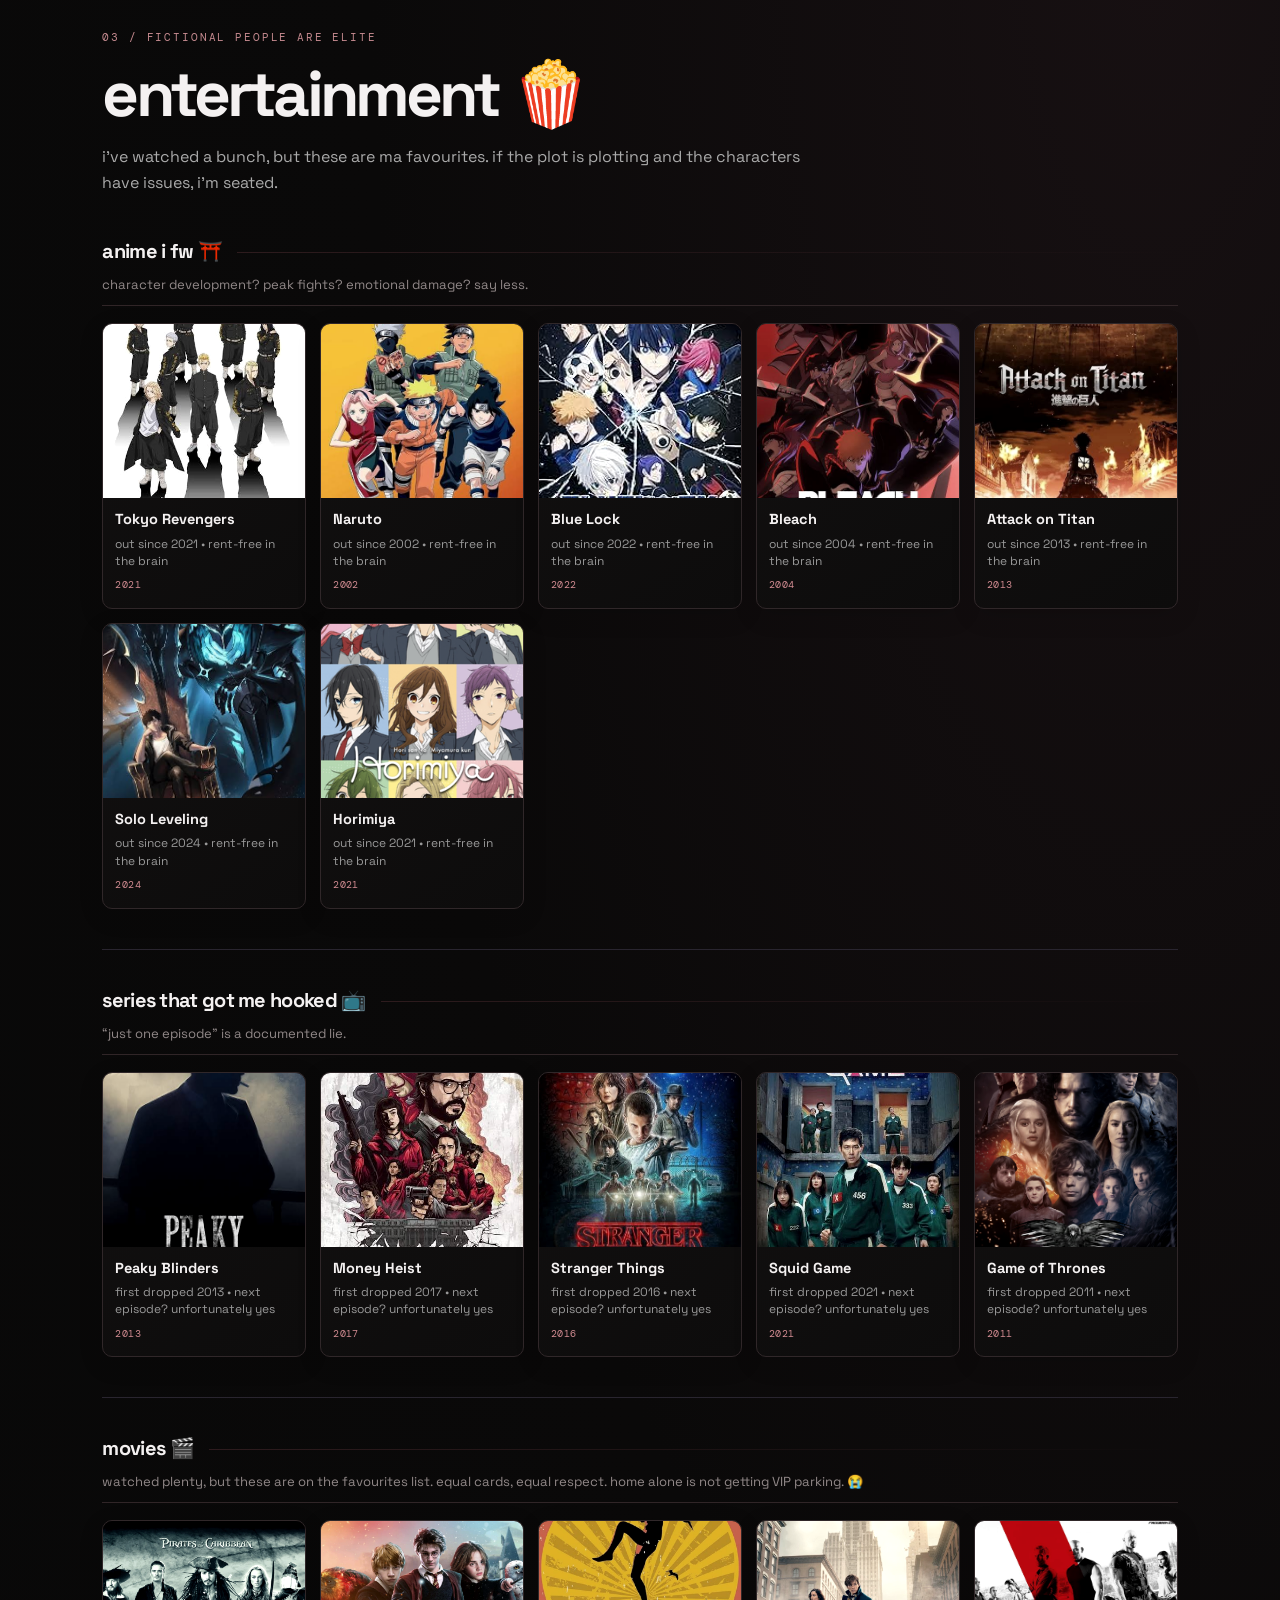
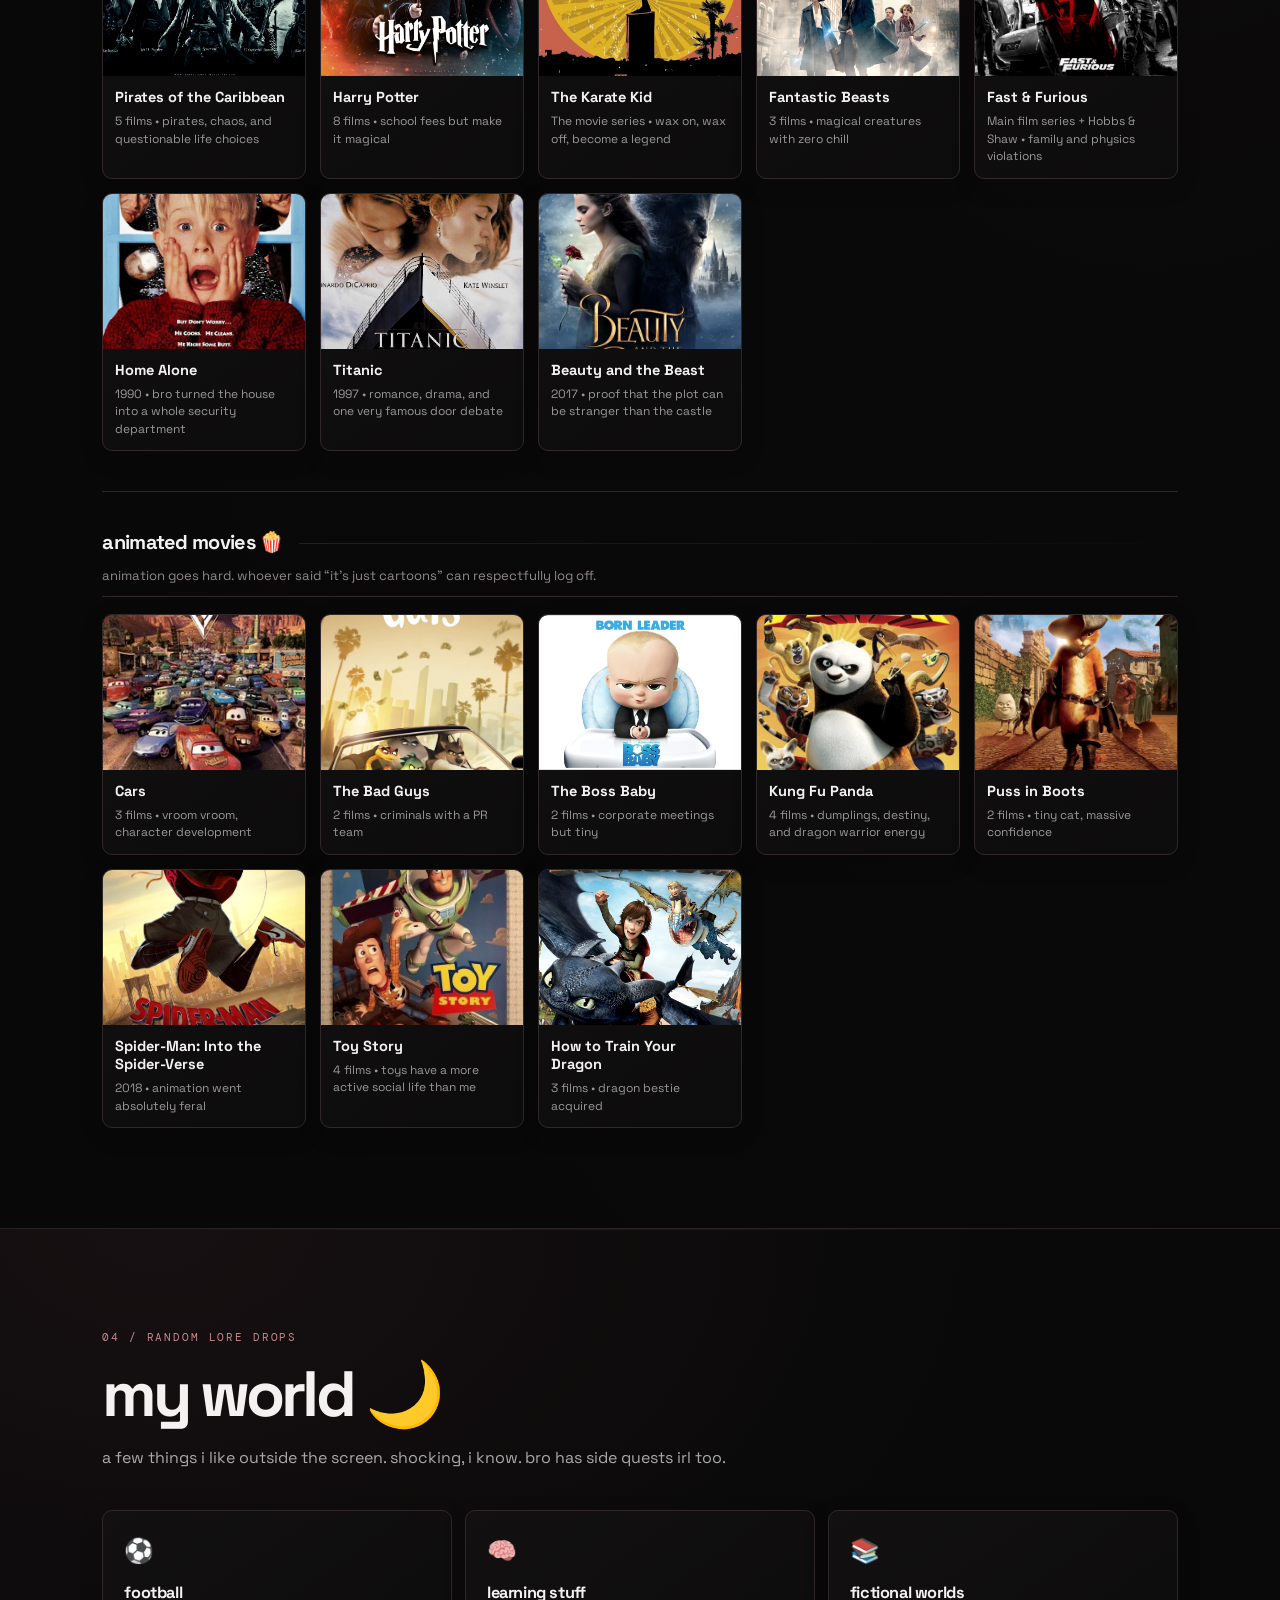
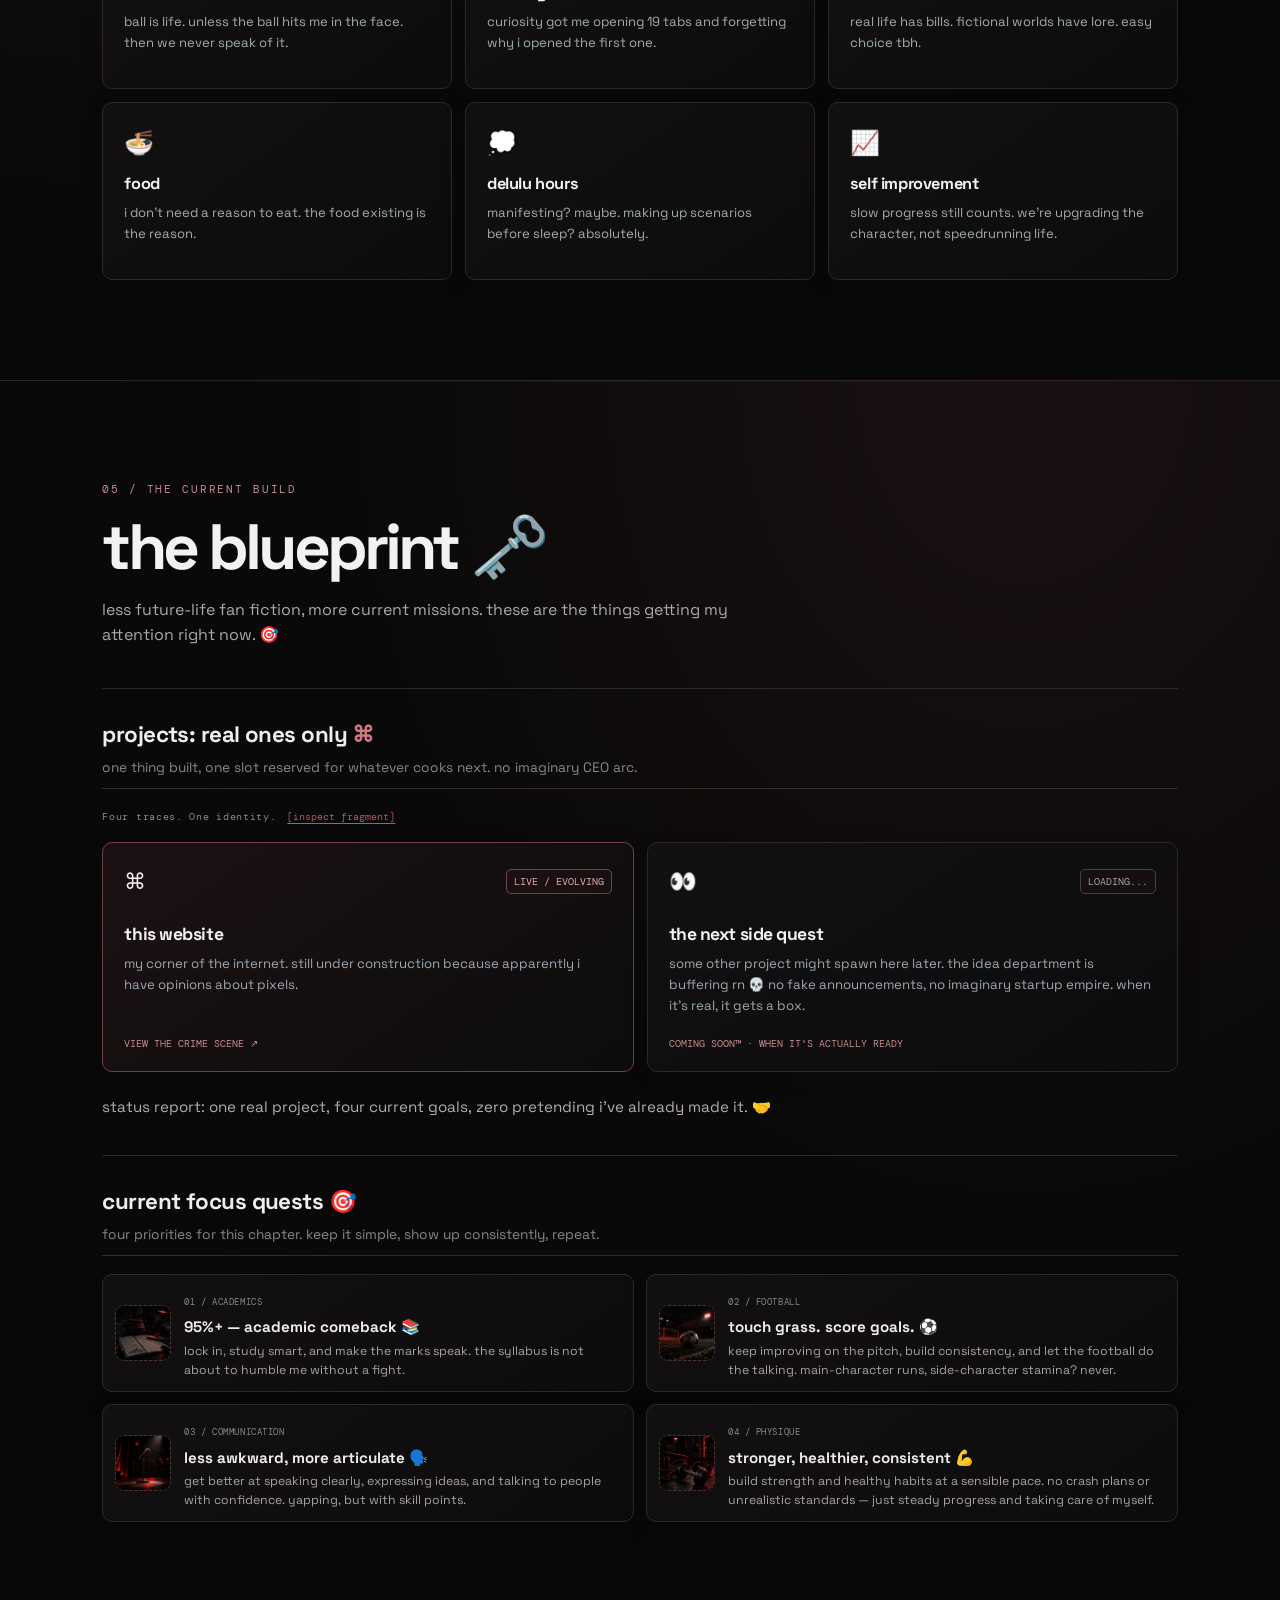
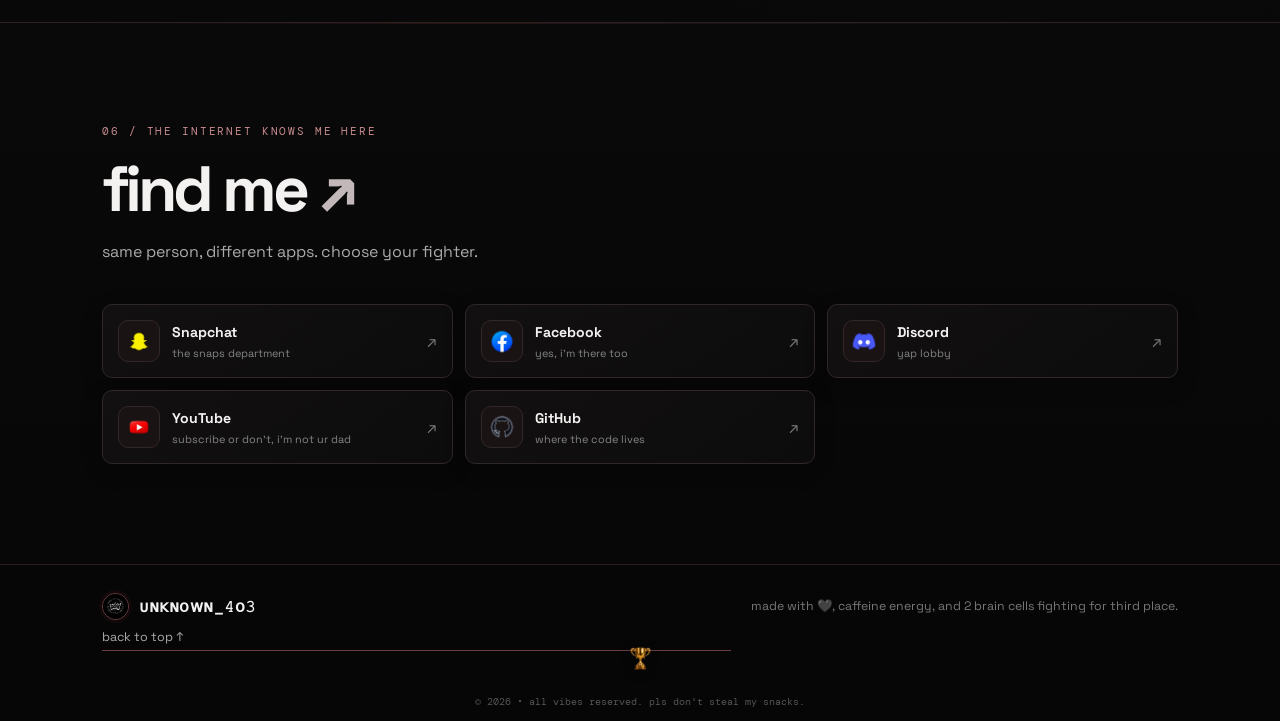
==== commit 9b69fb29: "Add files via upload" ====
--- a/index.html
+++ b/index.html
@@ -1,9 +1,9 @@
 <!doctype html><html lang="en"><head><meta charset="utf-8"><meta name="viewport" content="width=device-width, initial-scale=1"><meta name="theme-color" content="#080808"><meta name="description" content="The chaotic little corner of the internet belonging to unknown403."><title>ᴜɴᴋɴᴏᴡɴ_𝟺ᴏ𝟹 — my little corner of the internet</title><link rel="icon" href="assets/icons/favicon.svg"><link rel="stylesheet" href="styles.css"></head><body><div class="custom-cursor" id="customCursor" aria-hidden="true">👾</div><div class="scroll-progress" id="progress"></div><header class="topbar"><div class="brand-stack"><a class="brand" href="#home"><img src="assets/profile/crown-logo.jpg" alt="Crown logo"><span>ᴜɴᴋɴᴏᴡɴ_𝟺ᴏ𝟹</span></a><p class="profile-five-clue" tabindex="0">I WONDER WUT HAPPENS IF IT IS CLICKED OR PRESSED FIVE TIMES? 🤔</p></div><button class="menu-toggle" id="menuToggle" type="button" aria-label="Toggle navigation" aria-controls="nav" aria-expanded="false">☰</button><nav id="nav"><a href="#about">about</a><a href="#gaming">gaming</a><a href="#entertainment">entertainment</a><a href="#world">my world</a><a href="#projects">the blueprint</a><a href="#socials">socials</a></nav></header><main>
-<section class="hero" id="home"><div class="hero-glow"></div><div class="hero-text"><p class="eyebrow">WELCOME TO THE TAB I NEVER CLOSE</p><div class="profile-lockup"><div class="profile-lockup-copy"><h1>ᴜɴᴋɴᴏᴡɴ_<span>𝟺ᴏ𝟹</span></h1></div></div><p class="pronouns">he / him ⛧ &nbsp; • &nbsp; professionally unserious</p><p class="hero-line">lowkey quiet. highkey random.<br>currently buffering irl. 💀</p><p class="hero-desc">games, anime, football, fictional people & a suspicious amount of tabs open in my brain. welcome to the lore.</p><div class="hero-actions"><a class="btn primary" href="#gaming">enter the chaos ↓</a><a class="btn secondary" href="#socials">stalk my socials ↗</a></div><div class="hero-mini"><span>✦ no thoughts, just side quests</span><span>✦ sleep schedule: under investigation</span></div></div><div class="hero-portrait"><div class="portrait-frame"><img src="assets/profile/profile-picture.png" alt="My black and white anime profile picture"></div><div class="floating-note note-one">100% certified yapper*</div><div class="floating-note note-two">*terms & conditions apply</div></div><div class="egg-home-clue" data-egg-home-clue aria-hidden="true">SYSTEM STATUS: 99%</div><div class="hero-bottom">SCROLL DOWN, BESTIE <span>↓</span></div></section>
+<section class="hero" id="home"><div class="hero-glow"></div><div class="hero-text"><p class="eyebrow">WELCOME TO THE TAB I NEVER CLOSE</p><div class="profile-lockup"><div class="profile-lockup-copy"><h1>ᴜɴᴋɴᴏᴡɴ_<span>𝟺ᴏ𝟹</span></h1></div></div><p class="pronouns">he / him ⛧ &nbsp; • &nbsp; professionally unserious</p><p class="hero-line">lowkey quiet. highkey random.<br>currently buffering irl. 💀</p><p class="hero-desc">games, anime, football, fictional people & a suspicious amount of tabs open in my brain. welcome to the lore.</p><div class="hero-actions"><a class="btn primary" href="#gaming">enter the chaos ↓</a><a class="btn secondary" href="#socials">find my socials ↗</a></div><div class="hero-mini"><span>✦ no thoughts, just side quests</span><span>✦ sleep schedule: under investigation</span></div></div><div class="hero-portrait"><div class="portrait-frame"><img src="assets/profile/profile-picture.png" alt="My black and white anime profile picture"></div><div class="floating-note note-one">100% certified yapper*</div><div class="floating-note note-two">*terms & conditions apply</div></div><div class="egg-home-clue" data-egg-home-clue aria-hidden="true">SYSTEM STATUS: 99%</div><div class="hero-bottom">SCROLL DOWN, THE LORE IS BELOW <span>↓</span></div></section>
 <section class="section about" id="about"><div class="section-head"><p class="eyebrow">01 / WHO EVEN IS THIS GUY</p><h2>the lore <span>(short version)</span></h2></div><div class="about-grid"><div class="about-main"><p class="big-copy">ngl, i'm just a guy tryna enjoy life, learn stuff, play games, and not get cooked by my own to-do list.</p><p>quiet at first, random once the vibe is right. i fw honest people, good stories, football, and anything that makes me go “one more minute” for the next 3 hours. 😭</p><p>not mysterious on purpose btw. sometimes my brain just has 37 tabs open and one of them is playing music.</p></div><div class="fact-stack"><div class="fact"><span>vibe</span><b>chill-ish / chaotic-ish</b></div><div class="fact"><span>main quests</span><b>learn, build, improve</b></div><div class="fact"><span>side quests</span><b>games + anime + football</b></div><div class="fact"><span>current status</span><b>loading… pls wait</b></div></div></div></section>
 <section class="section gaming" id="gaming"><div class="section-head"><p class="eyebrow">02 / THE PIXEL DEPARTMENT</p><h2>gaming <span>hq 🎮</span></h2><p class="section-intro">irl responsibilities keep sending invites. i keep pressing “later”. these are the games that got a spot on the roster.</p></div><div class="subhead"><h3>games i fw <span>♡</span></h3><p>played plenty, but these are ma favourites. no tier list bc then i'd start a war in the comments.</p></div><div class="media-grid game-grid"><article class="media-card"><div class="poster-wrap"><img loading="lazy" src="assets/games/gta-vice-city.jfif" alt="GTA: Vice City artwork" onerror="this.closest('.media-card').classList.add('no-image')"><span class="poster-fallback">GTA: Vice City</span></div><div class="card-copy"><h3>GTA: Vice City</h3><p>The streets are calling. My productivity has left the chat.</p><span class="tag">CLASSIC</span></div></article><article class="media-card"><div class="poster-wrap"><img loading="lazy" src="assets/games/nfs-most-wanted-2012.jfif" alt="NFS: Most Wanted (2012) artwork" onerror="this.closest('.media-card').classList.add('no-image')"><span class="poster-fallback">NFS: Most Wanted (2012)</span></div><div class="card-copy"><h3>NFS: Most Wanted (2012)</h3><p>Cop chase? more like cardio with a car.</p><span class="tag">2012 VERSION</span></div></article><article class="media-card"><div class="poster-wrap"><img loading="lazy" src="assets/games/free-fire.jfif" alt="Free Fire artwork" onerror="this.closest('.media-card').classList.add('no-image')"><span class="poster-fallback">Free Fire</span></div><div class="card-copy"><h3>Free Fire</h3><p>One more match. Famous last words.</p></div></article><article class="media-card"><div class="poster-wrap"><img loading="lazy" src="assets/games/counter-strike-2.jfif" alt="Counter-Strike 2 artwork" onerror="this.closest('.media-card').classList.add('no-image')"><span class="poster-fallback">Counter-Strike 2</span></div><div class="card-copy"><h3>Counter-Strike 2</h3><p>Aim diff. Wi-Fi diff. Emotional damage.</p></div></article><article class="media-card"><div class="poster-wrap"><img loading="lazy" src="assets/games/forza-horizon-6.jfif" alt="Forza Horizon 6 artwork" onerror="this.closest('.media-card').classList.add('no-image')"><span class="poster-fallback">Forza Horizon 6</span></div><div class="card-copy"><h3>Forza Horizon 6</h3><p>Me driving like I own the road. I do not.</p></div></article><article class="media-card"><div class="poster-wrap"><img loading="lazy" src="assets/games/geometry-dash.jfif" alt="Geometry Dash artwork" onerror="this.closest('.media-card').classList.add('no-image')"><span class="poster-fallback">Geometry Dash</span></div><div class="card-copy"><h3>Geometry Dash</h3><p>A square has ruined my whole evening.</p></div></article><article class="media-card"><div class="poster-wrap"><img loading="lazy" src="assets/games/among-us.jfif" alt="Among Us artwork" onerror="this.closest('.media-card').classList.add('no-image')"><span class="poster-fallback">Among Us</span></div><div class="card-copy"><h3>Among Us</h3><p>Trust issues: now available in space.</p></div></article><article class="media-card"><div class="poster-wrap"><img loading="lazy" src="assets/games/minecraft.jfif" alt="Minecraft artwork" onerror="this.closest('.media-card').classList.add('no-image')"><span class="poster-fallback">Minecraft</span></div><div class="card-copy"><h3>Minecraft</h3><p>Started building a house. Accidentally built a second life.</p></div></article><article class="media-card"><div class="poster-wrap"><img loading="lazy" src="assets/games/valorant.jfif" alt="Valorant artwork" onerror="this.closest('.media-card').classList.add('no-image')"><span class="poster-fallback">Valorant</span></div><div class="card-copy"><h3>Valorant</h3><p>I swear I was aiming at the head.</p></div></article><article class="media-card"><div class="poster-wrap"><img loading="lazy" src="assets/games/roblox.jfif" alt="Roblox artwork" onerror="this.closest('.media-card').classList.add('no-image')"><span class="poster-fallback">Roblox</span></div><div class="card-copy"><h3>Roblox</h3><p>The game is free. The emotional damage is premium.</p><span class="tag">FAVOURITE GAME ⭐</span></div></article></div><div class="subhead rotation-head"><h3>the current rotation <span>🔄</span></h3><p>the lineup rn. subject to change when the vibes change.</p></div><div class="rotation-grid"><div class="rotation-item"><img loading="lazy" src="assets/games/minecraft.jfif" alt="Minecraft"><span>Minecraft</span></div><div class="rotation-item"><img loading="lazy" src="assets/games/free-fire.jfif" alt="Free Fire"><span>Free Fire</span></div><div class="rotation-item"><img loading="lazy" src="assets/games/nfs-most-wanted-2012.jfif" alt="NFS: Most Wanted (2012)"><span>NFS: Most Wanted (2012)</span></div><div class="rotation-item"><img loading="lazy" src="assets/games/valorant.jfif" alt="Valorant"><span>Valorant</span></div></div><div class="subhead wishlist-head"><h3>games i gotta try <span>📌</span></h3><p>the backlog is looking at me like i owe it money.</p></div><div class="wishlist-grid"><div class="wish-item"><img loading="lazy" src="assets/games/tekken-8.jfif" alt="Tekken 8"><span>Tekken 8</span><small>on the list • eventually™</small></div><div class="wish-item"><img loading="lazy" src="assets/games/black-myth-wukong.jfif" alt="Black Myth: Wukong"><span>Black Myth: Wukong</span><small>on the list • eventually™</small></div><div class="wish-item"><img loading="lazy" src="assets/games/stumble-guys.jfif" alt="Stumble Guys"><span>Stumble Guys</span><small>on the list • eventually™</small></div><div class="wish-item"><img loading="lazy" src="assets/games/palworld-1-0.jfif" alt="Palworld 1.0"><span>Palworld 1.0</span><small>on the list • eventually™</small></div><div class="wish-item"><img loading="lazy" src="assets/games/fall-guys.jfif" alt="Fall Guys"><span>Fall Guys</span><small>on the list • eventually™</small></div><div class="wish-item"><img loading="lazy" src="assets/games/genshin-impact.jfif" alt="Genshin Impact"><span>Genshin Impact</span><small>on the list • eventually™</small></div><div class="wish-item"><img loading="lazy" src="assets/games/apex-legends.jfif" alt="Apex Legends"><span>Apex Legends</span><small>on the list • eventually™</small></div><div class="wish-item"><img loading="lazy" src="assets/games/rocket-league.jfif" alt="Rocket League"><span>Rocket League</span><small>on the list • eventually™</small></div><div class="wish-item"><img loading="lazy" src="assets/games/gta-v.jfif" alt="Grand Theft Auto V"><span>Grand Theft Auto V</span><small>on the list • eventually™</small></div><div class="wish-item"><img loading="lazy" src="assets/games/fortnite.jfif" alt="Fortnite"><span>Fortnite</span><small>on the list • eventually™</small></div></div></section>
 <section class="section entertainment" id="entertainment"><div class="section-head"><p class="eyebrow">03 / FICTIONAL PEOPLE ARE ELITE</p><h2>entertainment <span>🍿</span></h2><p class="section-intro">i've watched a bunch, but these are ma favourites. if the plot is plotting and the characters have issues, i'm seated.</p></div><div class="ent-block anime-block"><div class="subhead"><h3>anime i fw <span>⛩️</span></h3><p>character development? peak fights? emotional damage? say less.</p></div><div class="media-grid poster-grid"><article class="media-card"><div class="poster-wrap"><img loading="lazy" src="assets/anime/tokyo-revengers.jfif" alt="Tokyo Revengers artwork" onerror="this.closest('.media-card').classList.add('no-image')"><span class="poster-fallback">Tokyo Revengers</span></div><div class="card-copy"><h3>Tokyo Revengers</h3><p>out since 2021 • rent-free in the brain</p><span class="tag">2021</span></div></article><article class="media-card"><div class="poster-wrap"><img loading="lazy" src="assets/anime/naruto.jfif" alt="Naruto artwork" onerror="this.closest('.media-card').classList.add('no-image')"><span class="poster-fallback">Naruto</span></div><div class="card-copy"><h3>Naruto</h3><p>out since 2002 • rent-free in the brain</p><span class="tag">2002</span></div></article><article class="media-card"><div class="poster-wrap"><img loading="lazy" src="assets/anime/blue-lock.jfif" alt="Blue Lock artwork" onerror="this.closest('.media-card').classList.add('no-image')"><span class="poster-fallback">Blue Lock</span></div><div class="card-copy"><h3>Blue Lock</h3><p>out since 2022 • rent-free in the brain</p><span class="tag">2022</span></div></article><article class="media-card"><div class="poster-wrap"><img loading="lazy" src="assets/anime/bleach.jfif" alt="Bleach artwork" onerror="this.closest('.media-card').classList.add('no-image')"><span class="poster-fallback">Bleach</span></div><div class="card-copy"><h3>Bleach</h3><p>out since 2004 • rent-free in the brain</p><span class="tag">2004</span></div></article><article class="media-card"><div class="poster-wrap"><img loading="lazy" src="assets/anime/attack-on-titan.jfif" alt="Attack on Titan artwork" onerror="this.closest('.media-card').classList.add('no-image')"><span class="poster-fallback">Attack on Titan</span></div><div class="card-copy"><h3>Attack on Titan</h3><p>out since 2013 • rent-free in the brain</p><span class="tag">2013</span></div></article><article class="media-card"><div class="poster-wrap"><img loading="lazy" src="assets/anime/solo-leveling.jfif" alt="Solo Leveling artwork" onerror="this.closest('.media-card').classList.add('no-image')"><span class="poster-fallback">Solo Leveling</span></div><div class="card-copy"><h3>Solo Leveling</h3><p>out since 2024 • rent-free in the brain</p><span class="tag">2024</span></div></article><article class="media-card"><div class="poster-wrap"><img loading="lazy" src="assets/anime/horimiya.png" alt="Horimiya artwork" onerror="this.closest('.media-card').classList.add('no-image')"><span class="poster-fallback">Horimiya</span></div><div class="card-copy"><h3>Horimiya</h3><p>out since 2021 • rent-free in the brain</p><span class="tag">2021</span></div></article></div></div><div class="ent-block series-block"><div class="subhead"><h3>series that got me hooked <span>📺</span></h3><p>“just one episode” is a documented lie.</p></div><div class="media-grid poster-grid"><article class="media-card"><div class="poster-wrap"><img loading="lazy" src="assets/web-series/peaky-blinders.jfif" alt="Peaky Blinders artwork" onerror="this.closest('.media-card').classList.add('no-image')"><span class="poster-fallback">Peaky Blinders</span></div><div class="card-copy"><h3>Peaky Blinders</h3><p>first dropped 2013 • next episode? unfortunately yes</p><span class="tag">2013</span></div></article><article class="media-card"><div class="poster-wrap"><img loading="lazy" src="assets/web-series/money-heist.jfif" alt="Money Heist artwork" onerror="this.closest('.media-card').classList.add('no-image')"><span class="poster-fallback">Money Heist</span></div><div class="card-copy"><h3>Money Heist</h3><p>first dropped 2017 • next episode? unfortunately yes</p><span class="tag">2017</span></div></article><article class="media-card"><div class="poster-wrap"><img loading="lazy" src="assets/web-series/stranger-things.jfif" alt="Stranger Things artwork" onerror="this.closest('.media-card').classList.add('no-image')"><span class="poster-fallback">Stranger Things</span></div><div class="card-copy"><h3>Stranger Things</h3><p>first dropped 2016 • next episode? unfortunately yes</p><span class="tag">2016</span></div></article><article class="media-card"><div class="poster-wrap"><img loading="lazy" src="assets/web-series/squid-game.jfif" alt="Squid Game artwork" onerror="this.closest('.media-card').classList.add('no-image')"><span class="poster-fallback">Squid Game</span></div><div class="card-copy"><h3>Squid Game</h3><p>first dropped 2021 • next episode? unfortunately yes</p><span class="tag">2021</span></div></article><article class="media-card"><div class="poster-wrap"><img loading="lazy" src="assets/web-series/game-of-thrones.jpg" alt="Game of Thrones artwork" onerror="this.closest('.media-card').classList.add('no-image')"><span class="poster-fallback">Game of Thrones</span></div><div class="card-copy"><h3>Game of Thrones</h3><p>first dropped 2011 • next episode? unfortunately yes</p><span class="tag">2011</span></div></article></div></div><div class="ent-block movies-block"><div class="subhead"><h3>movies <span>🎬</span></h3><p>watched plenty, but these are on the favourites list. equal cards, equal respect. home alone is not getting VIP parking. 😭</p></div><div class="media-grid poster-grid"><article class="media-card"><div class="poster-wrap"><img loading="lazy" src="assets/movies/pirates-of-the-caribbean.jpg" alt="Pirates of the Caribbean artwork" onerror="this.closest('.media-card').classList.add('no-image')"><span class="poster-fallback">Pirates of the Caribbean</span></div><div class="card-copy"><h3>Pirates of the Caribbean</h3><p>5 films • pirates, chaos, and questionable life choices</p></div></article><article class="media-card"><div class="poster-wrap"><img loading="lazy" src="assets/movies/harry-potter.jpg" alt="Harry Potter artwork" onerror="this.closest('.media-card').classList.add('no-image')"><span class="poster-fallback">Harry Potter</span></div><div class="card-copy"><h3>Harry Potter</h3><p>8 films • school fees but make it magical</p></div></article><article class="media-card"><div class="poster-wrap"><img loading="lazy" src="assets/movies/karate-kid.jpg" alt="The Karate Kid artwork" onerror="this.closest('.media-card').classList.add('no-image')"><span class="poster-fallback">The Karate Kid</span></div><div class="card-copy"><h3>The Karate Kid</h3><p>The movie series • wax on, wax off, become a legend</p></div></article><article class="media-card"><div class="poster-wrap"><img loading="lazy" src="assets/movies/fantastic-beasts.jpg" alt="Fantastic Beasts artwork" onerror="this.closest('.media-card').classList.add('no-image')"><span class="poster-fallback">Fantastic Beasts</span></div><div class="card-copy"><h3>Fantastic Beasts</h3><p>3 films • magical creatures with zero chill</p></div></article><article class="media-card"><div class="poster-wrap"><img loading="lazy" src="assets/movies/fast-and-furious.jpg" alt="Fast & Furious artwork" onerror="this.closest('.media-card').classList.add('no-image')"><span class="poster-fallback">Fast & Furious</span></div><div class="card-copy"><h3>Fast & Furious</h3><p>Main film series + Hobbs & Shaw • family and physics violations</p></div></article><article class="media-card"><div class="poster-wrap"><img loading="lazy" src="assets/movies/home-alone.jfif" alt="Home Alone artwork" onerror="this.closest('.media-card').classList.add('no-image')"><span class="poster-fallback">Home Alone</span></div><div class="card-copy"><h3>Home Alone</h3><p>1990 • bro turned the house into a whole security department</p></div></article><article class="media-card"><div class="poster-wrap"><img loading="lazy" src="assets/movies/titanic.jfif" alt="Titanic artwork" onerror="this.closest('.media-card').classList.add('no-image')"><span class="poster-fallback">Titanic</span></div><div class="card-copy"><h3>Titanic</h3><p>1997 • romance, drama, and one very famous door debate</p></div></article><article class="media-card"><div class="poster-wrap"><img loading="lazy" src="assets/movies/beauty-and-the-beast.webp" alt="Beauty and the Beast artwork" onerror="this.closest('.media-card').classList.add('no-image')"><span class="poster-fallback">Beauty and the Beast</span></div><div class="card-copy"><h3>Beauty and the Beast</h3><p>2017 • proof that the plot can be stranger than the castle</p></div></article></div></div><div class="ent-block animated-block"><div class="subhead"><h3>animated movies <span>🍿</span></h3><p>animation goes hard. whoever said “it's just cartoons” can respectfully log off.</p></div><div class="media-grid poster-grid"><article class="media-card"><div class="poster-wrap"><img loading="lazy" src="assets/animated-movies/cars.webp" alt="Cars artwork" onerror="this.closest('.media-card').classList.add('no-image')"><span class="poster-fallback">Cars</span></div><div class="card-copy"><h3>Cars</h3><p>3 films • vroom vroom, character development</p></div></article><article class="media-card"><div class="poster-wrap"><img loading="lazy" src="assets/animated-movies/the-bad-guys.webp" alt="The Bad Guys artwork" onerror="this.closest('.media-card').classList.add('no-image')"><span class="poster-fallback">The Bad Guys</span></div><div class="card-copy"><h3>The Bad Guys</h3><p>2 films • criminals with a PR team</p></div></article><article class="media-card"><div class="poster-wrap"><img loading="lazy" src="assets/animated-movies/the-boss-baby.webp" alt="The Boss Baby artwork" onerror="this.closest('.media-card').classList.add('no-image')"><span class="poster-fallback">The Boss Baby</span></div><div class="card-copy"><h3>The Boss Baby</h3><p>2 films • corporate meetings but tiny</p></div></article><article class="media-card"><div class="poster-wrap"><img loading="lazy" src="assets/animated-movies/kung-fu-panda.jfif" alt="Kung Fu Panda artwork" onerror="this.closest('.media-card').classList.add('no-image')"><span class="poster-fallback">Kung Fu Panda</span></div><div class="card-copy"><h3>Kung Fu Panda</h3><p>4 films • dumplings, destiny, and dragon warrior energy</p></div></article><article class="media-card"><div class="poster-wrap"><img loading="lazy" src="assets/animated-movies/puss-in-boots.webp" alt="Puss in Boots artwork" onerror="this.closest('.media-card').classList.add('no-image')"><span class="poster-fallback">Puss in Boots</span></div><div class="card-copy"><h3>Puss in Boots</h3><p>2 films • tiny cat, massive confidence</p></div></article><article class="media-card"><div class="poster-wrap"><img loading="lazy" src="assets/animated-movies/spider-man.jfif" alt="Spider-Man: Into the Spider-Verse artwork" onerror="this.closest('.media-card').classList.add('no-image')"><span class="poster-fallback">Spider-Man: Into the Spider-Verse</span></div><div class="card-copy"><h3>Spider-Man: Into the Spider-Verse</h3><p>2018 • animation went absolutely feral</p></div></article><article class="media-card"><div class="poster-wrap"><img loading="lazy" src="assets/animated-movies/toy-story.jfif" alt="Toy Story artwork" onerror="this.closest('.media-card').classList.add('no-image')"><span class="poster-fallback">Toy Story</span></div><div class="card-copy"><h3>Toy Story</h3><p>4 films • toys have a more active social life than me</p></div></article><article class="media-card"><div class="poster-wrap"><img loading="lazy" src="assets/animated-movies/how-to-train-your-dragon.webp" alt="How to Train Your Dragon artwork" onerror="this.closest('.media-card').classList.add('no-image')"><span class="poster-fallback">How to Train Your Dragon</span></div><div class="card-copy"><h3>How to Train Your Dragon</h3><p>3 films • dragon bestie acquired</p></div></article></div></div></section>
 <section class="section my-world" id="world"><div class="section-head"><p class="eyebrow">04 / RANDOM LORE DROPS</p><h2>my world <span>🌙</span></h2><p class="section-intro">a few things i like outside the screen. shocking, i know. bro has side quests irl too.</p></div><div class="interest-grid"><article><span>⚽</span><h3>football</h3><p>ball is life. unless the ball hits me in the face. then we never speak of it.</p></article><article><span>🧠</span><h3>learning stuff</h3><p>curiosity got me opening 19 tabs and forgetting why i opened the first one.</p></article><article><span>📚</span><h3>fictional worlds</h3><p>real life has bills. fictional worlds have lore. easy choice tbh.</p></article><article><span>🍜</span><h3>food</h3><p>i don't need a reason to eat. the food existing is the reason.</p></article><article><span>💭</span><h3>delulu hours</h3><p>manifesting? maybe. making up scenarios before sleep? absolutely.</p></article><article><span>📈</span><h3>self improvement</h3><p>slow progress still counts. we're upgrading the character, not speedrunning life.</p></article></div></section>
 <section class="section projects blueprint" id="projects"><div class="section-head"><p class="eyebrow">05 / THE CURRENT BUILD</p><h2>the blueprint <span>🗝️</span></h2><p class="section-intro">less future-life fan fiction, more current missions. these are the things getting my attention right now. 🎯</p></div><div class="blueprint-subhead"><h3>projects: real ones only <span>⌘</span></h3><p>one thing built, one slot reserved for whatever cooks next. no imaginary CEO arc.</p></div><p class="egg-project-clue">Four traces. One identity. <button type="button" data-egg-fragment aria-label="Inspect the final fragment">[inspect fragment]</button></p><div class="project-grid"><article class="project-card current"><div class="project-top"><span class="project-icon">⌘</span><span class="status">LIVE / EVOLVING</span></div><h3>this website</h3><p>my corner of the internet. still under construction because apparently i have opinions about pixels.</p><a class="project-foot" href="https://unkn0wn4o3.github.io/" target="_blank" rel="noopener noreferrer">VIEW THE CRIME SCENE ↗</a></article><article class="project-card upcoming"><div class="project-top"><span class="project-icon">👀</span><span class="status muted">LOADING...</span></div><h3>the next side quest</h3><p>some other project might spawn here later. the idea department is buffering rn 💀 no fake announcements, no imaginary startup empire. when it’s real, it gets a box.</p><span class="project-foot">COMING SOON™ · WHEN IT'S ACTUALLY READY</span></article></div><p class="goals-line">status report: one real project, four current goals, zero pretending i’ve already made it. 🤝</p><div class="blueprint-subhead"><h3>current focus quests <span>🎯</span></h3><p>four priorities for this chapter. keep it simple, show up consistently, repeat.</p></div><div class="ambition-grid current-goals"><article class="ambition-card blueprint-card"><div class="blueprint-image"><img src="assets/goals/academic-arc.webp" alt="Academic planning and study goals illustration" loading="lazy"></div><div class="blueprint-card-copy"><span class="ambition-index">01 / ACADEMICS</span><h3>95%+ — academic comeback 📚</h3><p>lock in, study smart, and make the marks speak. the syllabus is not about to humble me without a fight.</p></div></article><article class="ambition-card blueprint-card"><div class="blueprint-image"><img src="assets/goals/football.webp" alt="Football training and improvement illustration" loading="lazy"></div><div class="blueprint-card-copy"><span class="ambition-index">02 / FOOTBALL</span><h3>touch grass. score goals. ⚽</h3><p>keep improving on the pitch, build consistency, and let the football do the talking. main-character runs, side-character stamina? never.</p></div></article><article class="ambition-card blueprint-card"><div class="blueprint-image"><img src="assets/goals/communication.webp" alt="Communication and speaking skills illustration" loading="lazy"></div><div class="blueprint-card-copy"><span class="ambition-index">03 / COMMUNICATION</span><h3>less awkward, more articulate 🗣️</h3><p>get better at speaking clearly, expressing ideas, and talking to people with confidence. yapping, but with skill points.</p></div></article><article class="ambition-card blueprint-card"><div class="blueprint-image"><img src="assets/goals/physique.webp" alt="Strength, fitness, and healthy habits illustration" loading="lazy"></div><div class="blueprint-card-copy"><span class="ambition-index">04 / PHYSIQUE</span><h3>stronger, healthier, consistent 💪</h3><p>build strength and healthy habits at a sensible pace. no crash plans or unrealistic standards — just steady progress and taking care of myself.</p></div></article></div></section>
 <section class="section socials" id="socials"><div class="section-head"><p class="eyebrow">06 / THE INTERNET KNOWS ME HERE</p><h2>find me <span>↗</span></h2><p class="section-intro">same person, different apps. choose your fighter.</p></div><div class="social-grid"><a href="https://www.snapchat.com/add/unkn0wn_4o3" target="_blank" rel="noopener noreferrer"><span class="social-icon"><img src="assets/socials/snapchat.png" alt="Snapchat" loading="lazy"></span><span><b>Snapchat</b><small>the snaps department</small></span><i>↗</i></a><a href="https://www.facebook.com/profile.php?id=61594532040809" target="_blank" rel="noopener noreferrer"><span class="social-icon"><img src="assets/socials/facebook.png" alt="Facebook" loading="lazy"></span><span><b>Facebook</b><small>yes, i'm there too</small></span><i>↗</i></a><a href="https://discord.com/users/1483385678552236154" target="_blank" rel="noopener noreferrer"><span class="social-icon"><img src="assets/socials/discord.png" alt="Discord" loading="lazy"></span><span><b>Discord</b><small>yap lobby</small></span><i>↗</i></a><a href="https://www.youtube.com/@m3.unkn0wn.4o3" target="_blank" rel="noopener noreferrer"><span class="social-icon"><img src="assets/socials/youtube.png" alt="YouTube" loading="lazy"></span><span><b>YouTube</b><small>subscribe or don't, i'm not ur dad</small></span><i>↗</i></a><a href="https://github.com/unkn0wn4o3" target="_blank" rel="noopener noreferrer"><span class="social-icon"><img src="assets/socials/github.png" alt="GitHub" loading="lazy"></span><span><b>GitHub</b><small>where the code lives</small></span><i>↗</i></a></div></section>
-</main><footer><a href="#home" class="footer-brand"><img src="assets/profile/crown-logo.jpg" alt=""><span>ᴜɴᴋɴᴏᴡɴ_𝟺ᴏ𝟹</span></a><p>made with 🖤, caffeine energy, and 2 brain cells fighting for third place.</p><a class="back-top" href="#home">back to top ↑</a><small>© <span id="year"></span> • all vibes reserved. pls don't steal my snacks.</small></footer><script src="script.js"></script></body></html>+</main><footer><a href="#home" class="footer-brand"><img src="assets/profile/crown-logo.jpg" alt=""><span>ᴜɴᴋɴᴏᴡɴ_𝟺ᴏ𝟹</span></a><p>made with 🖤, caffeine energy, and 2 brain cells fighting for third place.</p><a class="back-top" href="#home">back to top ↑</a><a class="achievement-launcher" href="achievements.html" aria-label="Open Achievements" title="Open Achievements"><img src="assets/achievements/trophy.png" alt=""><span>ACHIEVEMENTS</span></a><small>© <span id="year"></span> • all vibes reserved. pls don't steal my snacks.</small></footer><script src="script.js"></script><script src="achievements.js"></script></body></html>
--- a/styles.css
+++ b/styles.css
@@ -260,12 +260,17 @@
 /* Floating system-status capsule: bottom-right; copyright stays in the footer. */
 .site-status{position:fixed;right:22px;bottom:22px;z-index:80;display:inline-flex;align-items:center;width:max-content;max-width:calc(100vw - 32px);padding:9px 12px;border:1px solid #3a292c;background:#090808eF;color:#b5a7a9;border-radius:4px;font:10px 'DM Mono',monospace;letter-spacing:.06em;white-space:nowrap;box-shadow:0 5px 22px #0008;backdrop-filter:blur(8px);pointer-events:none}
 .site-status strong{color:#d18b91;font-weight:500}
-/* Funny custom cursor: tiny arcade gremlin; changes to a pointing hand on interactive elements. */
+/* Custom cursor: keep the original 👾 idle state; use a crimson tech crosshair only on hover. */
 .custom-cursor{position:fixed;left:0;top:0;z-index:9999;pointer-events:none;font-size:23px;line-height:1;filter:drop-shadow(0 2px 3px #000b);transform:translate(-5px,-5px) rotate(-10deg);will-change:transform;display:none}
-.custom-cursor:after{content:"";position:absolute;left:16px;top:16px;width:7px;height:7px;border-radius:50%;background:#c13a47;box-shadow:0 0 10px #c13a47;opacity:.9}
+.custom-cursor:before,.custom-cursor:after{content:"";position:absolute;pointer-events:none;opacity:0;transition:opacity .16s ease,background .16s ease,border-color .16s ease,box-shadow .16s ease,transform .16s ease}
+.custom-cursor.is-pointing{font-size:0;filter:drop-shadow(0 1px 3px #000b)}
+.custom-cursor.is-pointing:before{left:2px;top:2px;width:16px;height:16px;border:1px solid #d64b58;border-radius:3px;transform:rotate(45deg);opacity:.9;box-shadow:0 0 6px #c93d4a25}
+.custom-cursor.is-pointing:after{left:0;top:0;width:20px;height:20px;background:radial-gradient(circle at center,#f05a68 0 1.7px,transparent 2px),linear-gradient(#d5c6c8,#d5c6c8) center/1px 20px no-repeat,linear-gradient(90deg,#d5c6c8,#d5c6c8) center/20px 1px no-repeat;opacity:.9}
 html.cursor-ready,html.cursor-ready body,html.cursor-ready a,html.cursor-ready button,html.cursor-ready [role="button"]{cursor:none!important}
 html.cursor-ready input,html.cursor-ready textarea{cursor:text!important}
 @media(pointer:fine){.custom-cursor{display:block}}
+@media(prefers-reduced-motion:reduce){.custom-cursor:before,.custom-cursor:after{transition:none!important}}
+@media(hover:none),(pointer:coarse){.custom-cursor{display:none!important}html,html body,html a,html button{cursor:auto!important}}
 @media(max-width:760px){.site-status{right:12px;bottom:12px;font-size:9px;padding:6px 8px}.subhead:after{flex-basis:20px}.hero:before{opacity:.11}}
 @media(max-width:520px){.site-status{right:10px;bottom:10px}.section-head h2{font-size:clamp(2rem,11vw,3.2rem)}.subhead{gap:5px 10px}}
 @media(hover:none),(pointer:coarse){.custom-cursor{display:none!important}html,html body,html a,html button{cursor:auto!important}}
@@ -355,6 +360,7 @@
 @media(max-width:760px){.brand-stack{max-width:calc(100vw - 105px)}.brand-stack .profile-five-clue{white-space:normal;margin-left:0;max-width:270px;font-size:8px}.brand-stack .brand img{width:30px;height:30px}}
 /* Quotes + roasts are injected only after the visitor enters the help command. */
 .egg-fun-zone{display:grid;grid-template-columns:repeat(2,minmax(0,1fr));gap:10px;margin:14px 0 18px}
+.egg-fun-zone-single{grid-template-columns:minmax(0,1fr);max-width:560px}
 .egg-fun-card{border:1px solid #38252a;background:linear-gradient(135deg,#100b0c,#080808);border-radius:10px;padding:13px}
 .egg-fun-card h3{font-size:10px;letter-spacing:.16em;color:#c77780;margin:0 0 8px;text-transform:uppercase}
 .egg-fun-card p{font-size:12px;line-height:1.7;color:#d4c6c8;margin:0}
@@ -624,3 +630,100 @@
   .hero-portrait .note-one { right: -8%; }
   .hero-portrait .note-two { left: -8%; }
 }
+
+/* BACKROOM TERMINAL 2.0 — responsive cards, command directory, history and touch controls */
+.egg-terminal-content { min-width: 0; }
+.egg-output { white-space: pre-wrap; overflow-wrap: anywhere; }
+.egg-main-card {
+  margin: 14px 0 16px; padding: 17px 18px; min-width: 0;
+  border: 1px solid #49252c; border-left: 2px solid #bd3445;
+  border-radius: 7px; background: linear-gradient(145deg, #171113, #0d0c0d 72%);
+  box-shadow: 0 12px 32px #0007, inset 0 1px #ffffff08;
+  animation: egg-card-in .22s ease-out both;
+}
+.egg-main-card h3 { margin: 0 0 13px; color: #e9cbd0; font: 700 11px/1.5 'DM Mono', monospace; letter-spacing: .13em; }
+.egg-card-body { color: #d8cdd0; font: 13px/1.75 'DM Mono', monospace; white-space: pre-wrap; overflow-wrap: anywhere; }
+.egg-card-foot { margin: 12px 0 0; color: #957d83; font: 10px/1.5 'DM Mono', monospace; }
+.egg-card-actions { display: flex; flex-wrap: wrap; gap: 8px; margin-top: 14px; }
+.egg-card-actions button, .egg-history-filter button {
+  min-height: 36px; padding: 8px 11px; border: 1px solid #63303a; border-radius: 4px;
+  background: #1b1114; color: #e9cbd0; font: 10px 'DM Mono', monospace; letter-spacing: .06em; cursor: pointer;
+}
+.egg-card-actions button:hover, .egg-history-filter button:hover { border-color: #d34b5d; background: #2a1419; }
+.egg-card-help { border-color: #53323a; }
+.egg-help-list { display: grid; gap: 13px; }
+.egg-help-group { padding-top: 10px; border-top: 1px solid #332126; }
+.egg-help-group:first-child { padding-top: 0; border-top: 0; }
+.egg-help-group h4 { margin: 0 0 8px; color: #d75a69; font: 700 10px 'DM Mono', monospace; letter-spacing: .12em; }
+.egg-help-item { display: grid; grid-template-columns: minmax(118px, 36%) 1fr; gap: 10px; padding: 6px 0; border-bottom: 1px solid #ffffff09; align-items: start; }
+.egg-help-item code { color: #f0d8dc; font: 11px 'DM Mono', monospace; overflow-wrap: anywhere; }
+.egg-help-item span { color: #a9959a; font: 11px/1.55 'DM Mono', monospace; }
+.egg-feature-quote { color: #f0dfe2; font: 16px/1.7 Georgia, serif; }
+.egg-card-roast .egg-feature-quote { color: #e5c1c6; }
+.egg-ascii-wrap { min-width: 0; }
+.egg-ascii { max-width: 100%; margin: 0; padding: 12px; overflow-x: auto; color: #e0a8b0; background: #090809; border: 1px solid #332027; border-radius: 4px; font: clamp(7px, 1.7vw, 11px)/1.35 'DM Mono', monospace; white-space: pre; scrollbar-width: thin; }
+.egg-ascii-label { margin: 9px 0 0; color: #967d83; font: 9px 'DM Mono', monospace; letter-spacing: .12em; }
+.egg-challenge-question { margin: 0 0 12px; color: #f0dce0; font-size: 14px; line-height: 1.7; }
+.egg-challenge-status { margin: 0; color: #a98b92; font-size: 10px; line-height: 1.6; }
+.egg-card-challenge { border-color: #87404b; box-shadow: 0 0 0 1px #8b39431c, 0 12px 32px #0007; }
+.egg-history-list { display: grid; gap: 8px; }
+.egg-history-entry { display: grid; grid-template-columns: 32px minmax(0,1fr); gap: 10px; padding: 10px 0; border-bottom: 1px solid #ffffff10; }
+.egg-history-number { color: #b64a59; font: 11px 'DM Mono', monospace; padding-top: 2px; }
+.egg-history-detail { min-width: 0; }
+.egg-history-top { display: flex; flex-wrap: wrap; justify-content: space-between; gap: 6px 12px; }
+.egg-history-top code { color: #f0d6db; font: 11px 'DM Mono', monospace; overflow-wrap: anywhere; }
+.egg-history-top time { color: #8e777d; font: 9px 'DM Mono', monospace; }
+.egg-history-detail p { margin: 5px 0 0; color: #a9959a; font: 10px/1.5 'DM Mono', monospace; overflow-wrap: anywhere; }
+.egg-history-summary { padding: 12px 0 2px; color: #d65a69; font: 10px 'DM Mono', monospace; letter-spacing: .07em; }
+.egg-history-filter { display: flex; align-items: end; flex-wrap: wrap; gap: 8px; margin-top: 13px; padding-top: 12px; border-top: 1px solid #ffffff12; }
+.egg-history-filter label { display: grid; flex: 1 1 180px; gap: 6px; color: #987f86; font: 9px 'DM Mono', monospace; letter-spacing: .1em; }
+.egg-history-filter input { width: 100%; min-width: 0; min-height: 36px; padding: 8px 10px; border: 1px solid #493039; border-radius: 4px; outline: none; background: #0b090a; color: #eee; font: 11px 'DM Mono', monospace; }
+.egg-history-filter input:focus { border-color: #c44859; }
+.egg-virtual-pad { display: grid; gap: 7px; margin: 14px 0 0; padding: 12px; border: 1px solid #33242a; border-radius: 6px; background: #0d0b0c; }
+.egg-pad-row { display: grid; grid-template-columns: repeat(4,minmax(0,1fr)); gap: 7px; }
+.egg-pad-row button { min-width: 0; min-height: 39px; border: 1px solid #56303a; border-radius: 4px; background: #191114; color: #e8cbd0; font: 11px 'DM Mono', monospace; touch-action: manipulation; }
+.egg-pad-row button:active { background: #51212b; transform: translateY(1px); }
+@keyframes egg-card-in { from { opacity: 0; transform: translateY(5px); } to { opacity: 1; transform: translateY(0); } }
+@media (max-width: 600px) {
+  .egg-modal { padding: 10px !important; align-items: flex-start !important; overflow-y: auto; }
+  .egg-window { width: 100% !important; max-width: none !important; max-height: calc(100dvh - 20px) !important; margin: 0 auto; overflow-y: auto; }
+  .egg-terminal-content { padding: 15px !important; }
+  .egg-command-form { display: grid !important; grid-template-columns: 1fr auto; gap: 7px; }
+  .egg-command-form label { grid-column: 1 / -1; }
+  .egg-command-form input { width: 100%; min-width: 0; }
+  .egg-command-form button { min-width: 64px; }
+  .egg-main-card { padding: 13px; }
+  .egg-help-item { grid-template-columns: minmax(95px, 40%) 1fr; gap: 8px; }
+  .egg-help-item code, .egg-help-item span { font-size: 9px; }
+  .egg-card-body { font-size: 11px; }
+  .egg-feature-quote { font-size: 14px; }
+  .egg-virtual-pad { position: sticky; bottom: 0; z-index: 4; box-shadow: 0 -8px 20px #0008; }
+  .egg-pad-row button { min-height: 43px; font-size: 10px; }
+}
+@media (prefers-reduced-motion: reduce) {
+  .egg-main-card { animation: none !important; }
+}
+
+/* ACHIEVEMENT SYSTEM + POLISHED NOIR DETAILS */
+body:before{content:"";position:fixed;inset:0;z-index:0;pointer-events:none;opacity:.17;background-image:radial-gradient(1px 1px at 12% 18%,#fff 45%,transparent 60%),radial-gradient(1px 1px at 78% 28%,#d8a7ad 45%,transparent 60%),radial-gradient(1px 1px at 42% 72%,#fff 45%,transparent 60%),radial-gradient(1px 1px at 91% 84%,#c7b9ff 45%,transparent 60%);background-size:310px 290px,390px 340px,470px 410px,560px 500px;animation:ambient-drift 38s linear infinite}
+@keyframes ambient-drift{0%{background-position:0 0,0 0,0 0,0 0}100%{background-position:70px -90px,-90px 70px,100px 80px,-70px -110px}}
+.achievement-launcher{position:absolute;left:50%;bottom:39px;transform:translateX(-50%);z-index:3;display:flex;flex-direction:column;align-items:center;justify-content:center;gap:0;min-width:112px;color:#c9a85c;text-decoration:none;outline-offset:5px}
+.achievement-launcher img{width:27px;height:27px;object-fit:contain;filter:drop-shadow(0 2px 5px #0009);transform:translateY(0) scale(1);transition:transform .28s cubic-bezier(.2,.8,.2,1),filter .28s}
+.achievement-launcher span{font:700 9px/1.2 'DM Mono',monospace;letter-spacing:.19em;color:#bba36d;opacity:0;transform:translateY(-4px);transition:opacity .22s,transform .22s;white-space:nowrap}
+.achievement-launcher:hover img,.achievement-launcher:focus-visible img{transform:translateY(-2px) scale(1.17);filter:drop-shadow(0 0 9px #d5ad5866)}
+.achievement-launcher:hover span,.achievement-launcher:focus-visible span{opacity:1;transform:translateY(2px)}
+.achievement-launcher:focus-visible{outline:1px solid #c6a75e;border-radius:8px}
+footer{min-height:132px;padding-bottom:70px!important}
+footer>small.egg-copyright{bottom:13px!important}
+.achievement-toast{position:fixed;right:22px;bottom:24px;z-index:10001;display:flex;align-items:center;gap:12px;min-width:240px;max-width:min(360px,calc(100vw - 28px));padding:13px 16px;border:1px solid #66512d;border-radius:11px;background:linear-gradient(135deg,#17140e,#090909);box-shadow:0 16px 50px #000b;opacity:0;transform:translateY(12px);pointer-events:none;transition:opacity .25s,transform .25s}
+.achievement-toast.show{opacity:1;transform:translateY(0)}.achievement-toast-mark{color:#e2c276;font-size:22px}.achievement-toast>span:last-child{display:grid;gap:3px}.achievement-toast small{font:9px 'DM Mono',monospace;letter-spacing:.15em;color:#b99a5b}.achievement-toast strong{font-size:13px;color:#f4eee2}
+.achievement-click-card{cursor:pointer;position:relative;transition:transform .22s,border-color .22s,box-shadow .22s!important}.achievement-click-card:after{content:'CLICK TO UNLOCK';position:absolute;right:10px;bottom:9px;padding:4px 6px;border:1px solid #ffffff1c;border-radius:4px;background:#080808c9;color:#b7a16e;font:8px 'DM Mono',monospace;letter-spacing:.09em;opacity:0;transform:translateY(3px);transition:opacity .2s,transform .2s;pointer-events:none}
+.achievement-click-card:hover:after,.achievement-click-card:focus-visible:after{opacity:1;transform:translateY(0)}.achievement-click-card:focus-visible{outline:2px solid #c4a45c;outline-offset:3px;z-index:2}.achievement-click-card:active{transform:scale(.985)}
+#world .achievement-click-card{padding-bottom:35px}
+@media(hover:none){.achievement-launcher span{opacity:1;transform:none}.achievement-click-card:after{content:'TAP TO UNLOCK';opacity:1;transform:none}.achievement-launcher img{width:28px;height:28px}}
+@media(max-width:520px){.achievement-toast{right:12px;bottom:72px;left:12px;min-width:0}.achievement-launcher{bottom:39px}.achievement-launcher span{font-size:8px}}
+@media(prefers-reduced-motion:reduce){body:before{animation:none!important}.achievement-launcher img,.achievement-launcher span,.achievement-toast,.achievement-click-card:after{transition:none!important}.achievement-launcher:hover img{transform:none}}
+.achievement-launcher{animation:achievement-launcher-float 5.2s ease-in-out infinite}
+@keyframes achievement-launcher-float{0%,100%{translate:0 0}50%{translate:0 -3px}}
+.achievement-launcher:hover,.achievement-launcher:focus-visible{animation-play-state:paused}
+@media(prefers-reduced-motion:reduce){.achievement-launcher{animation:none!important}}
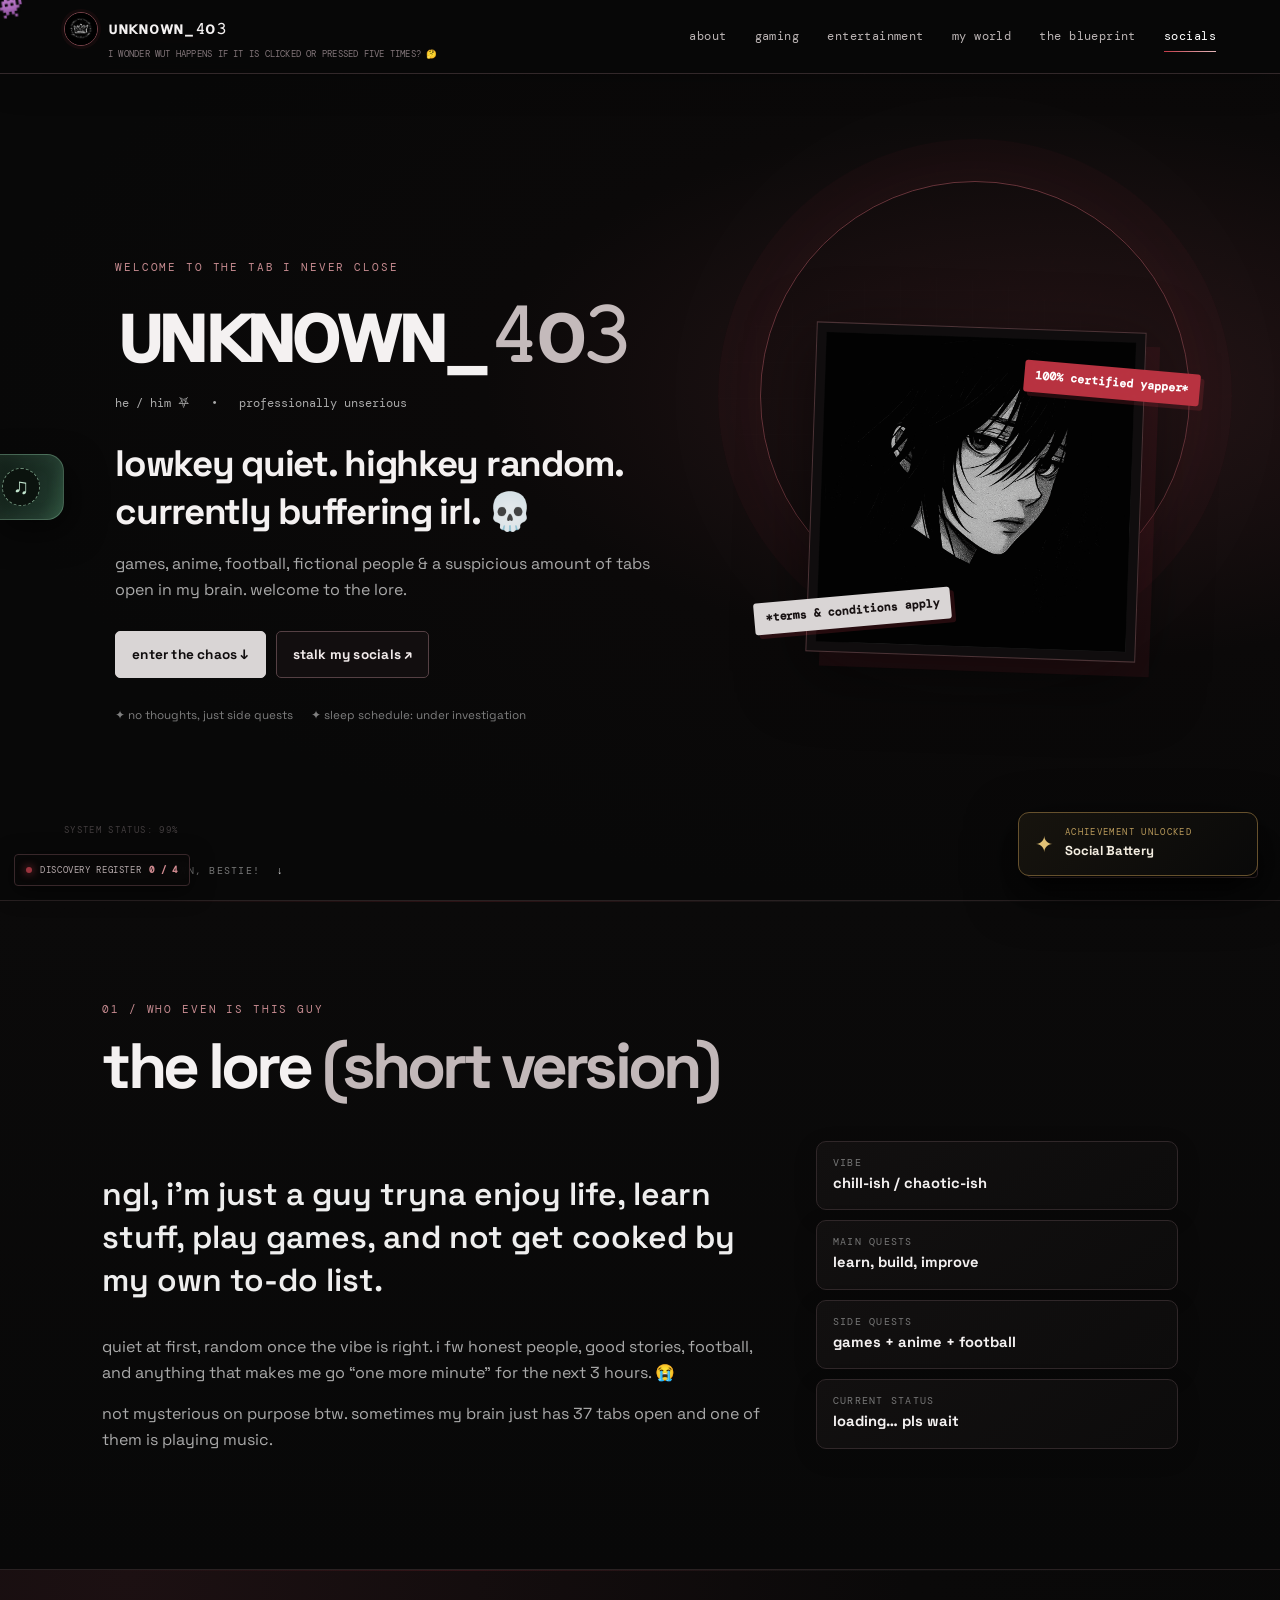
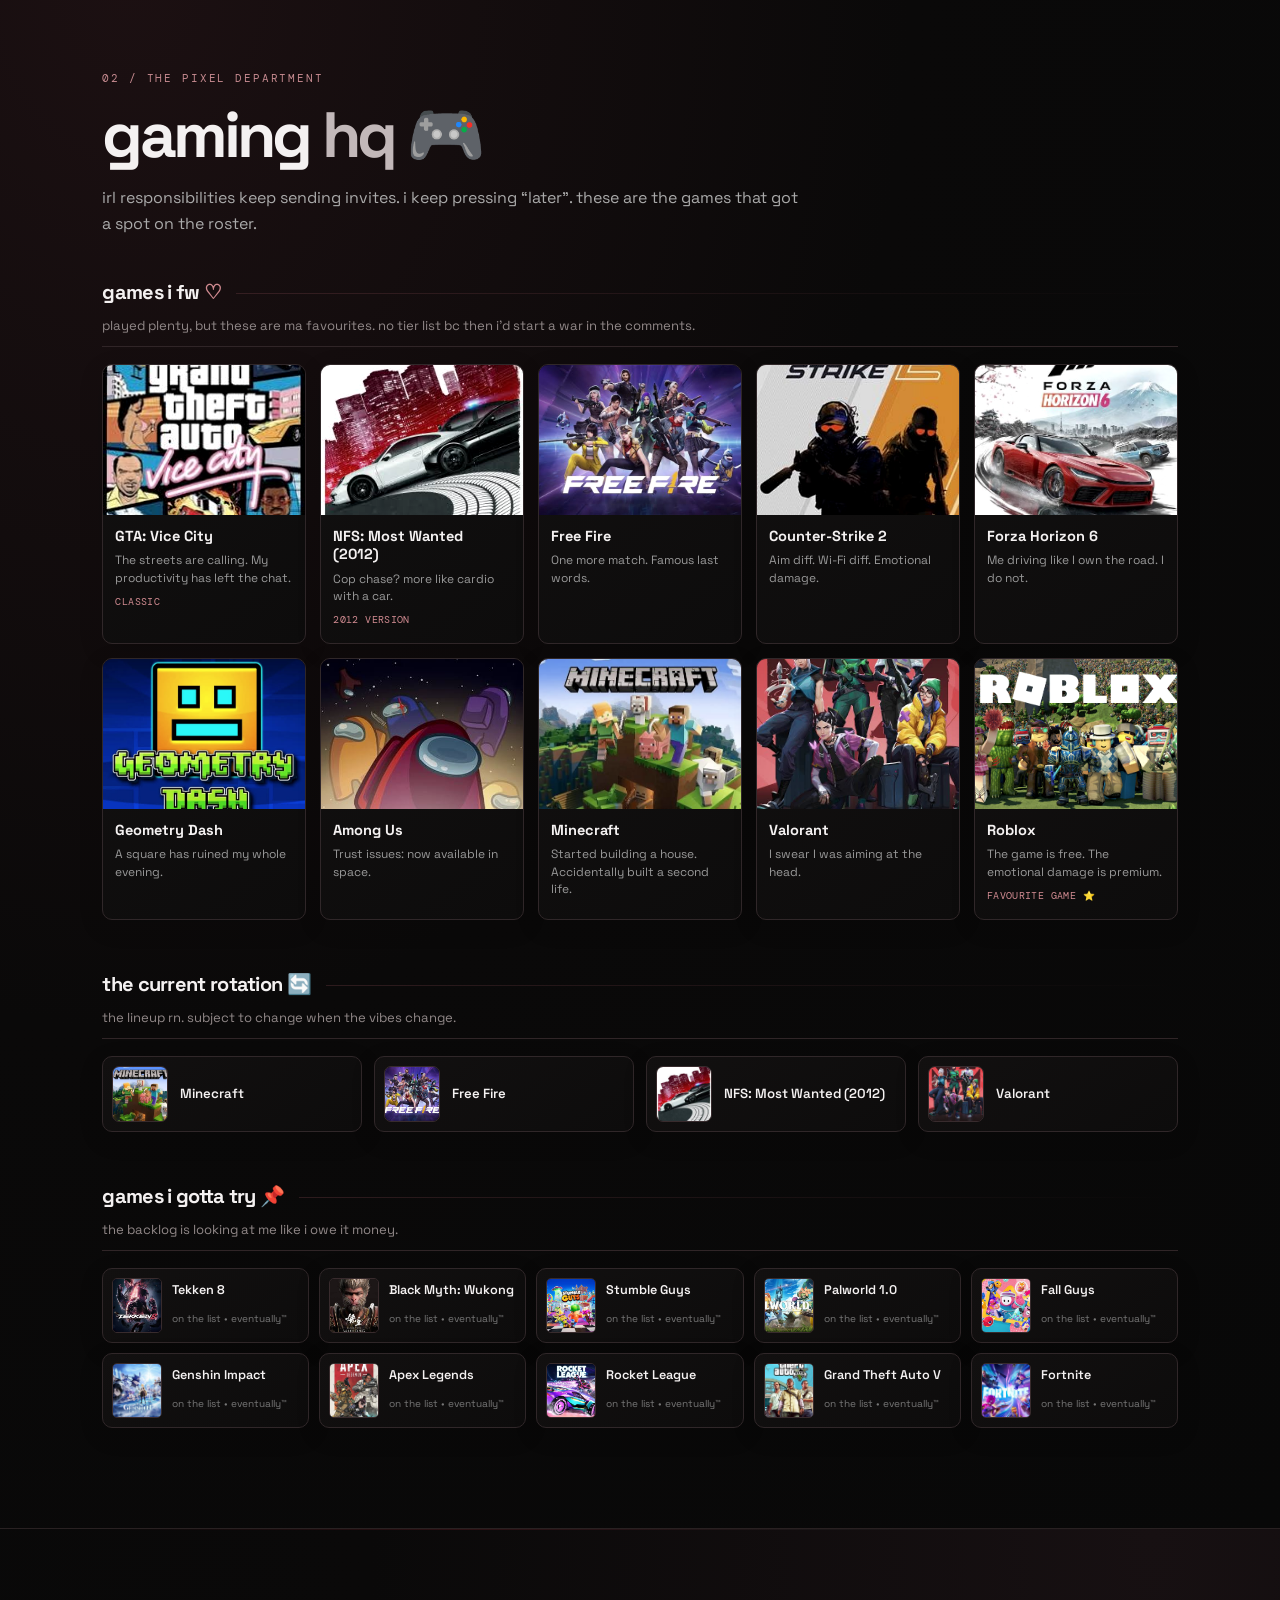
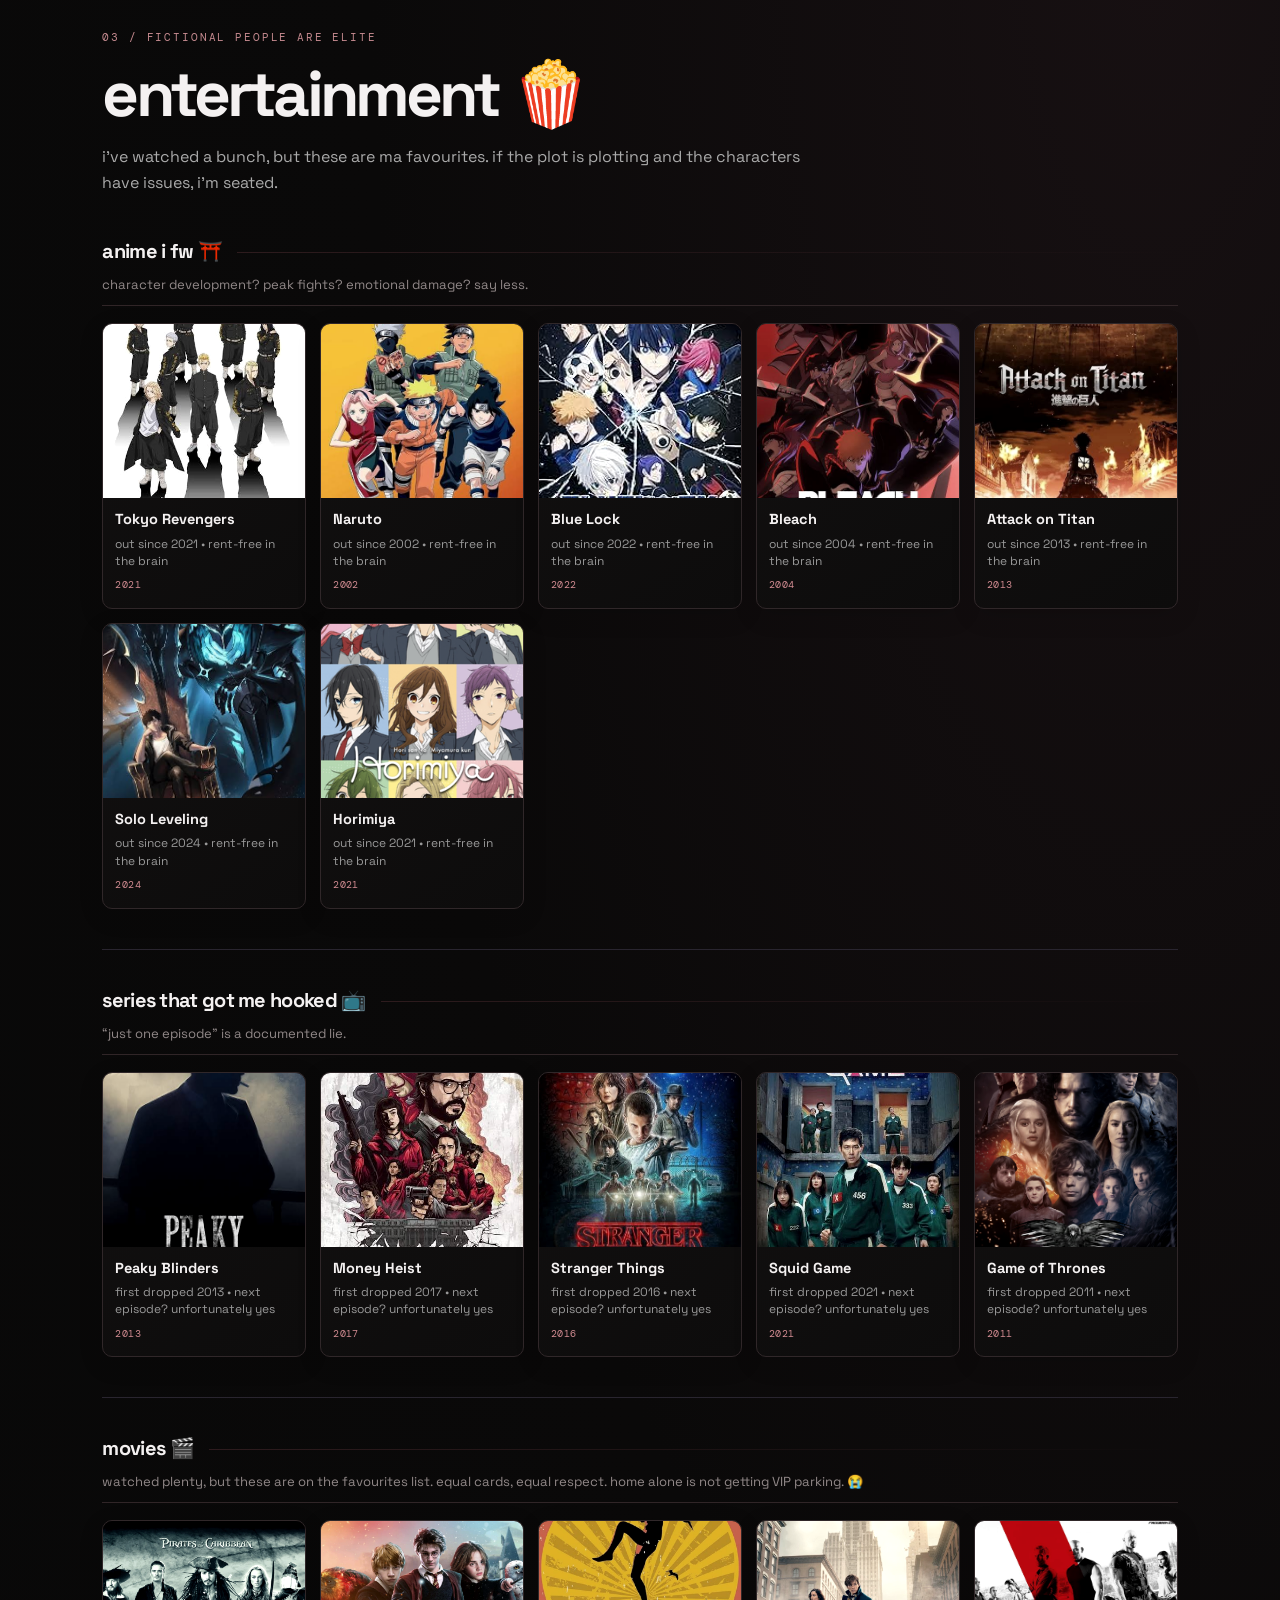
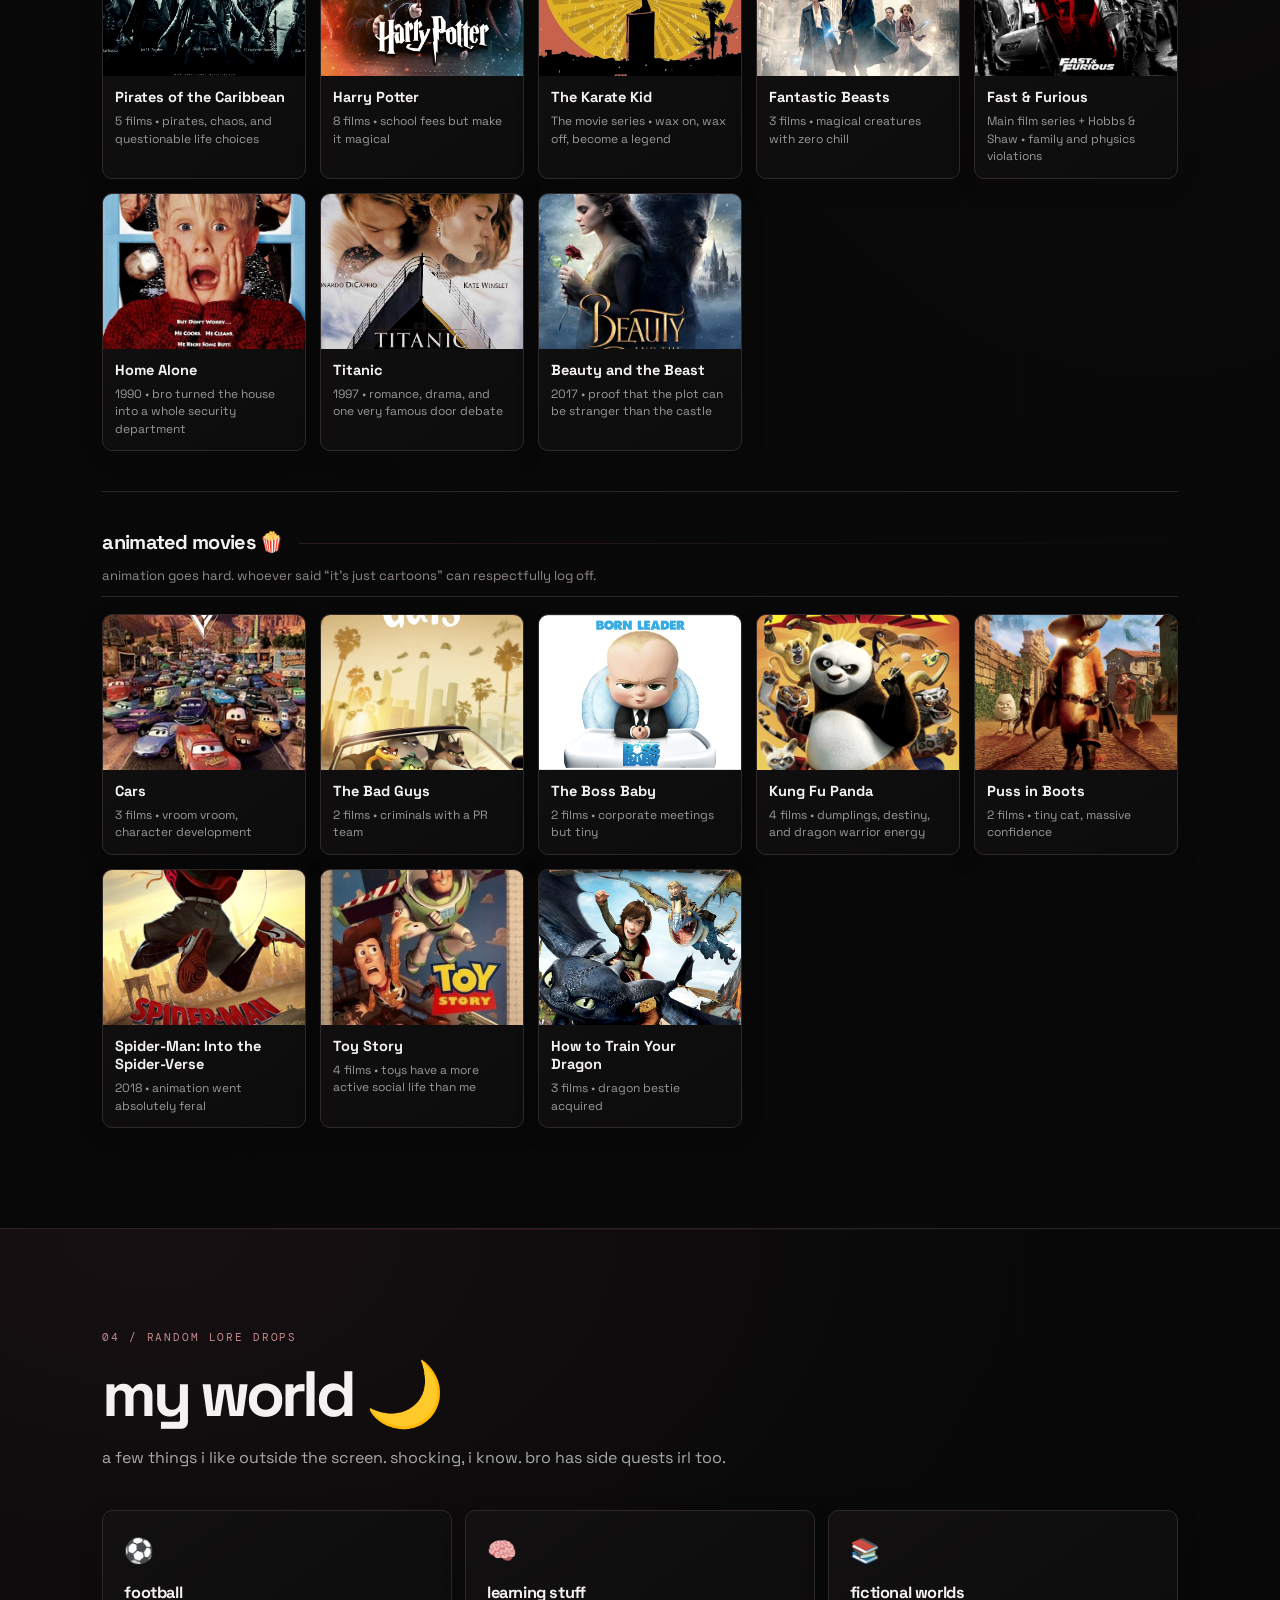
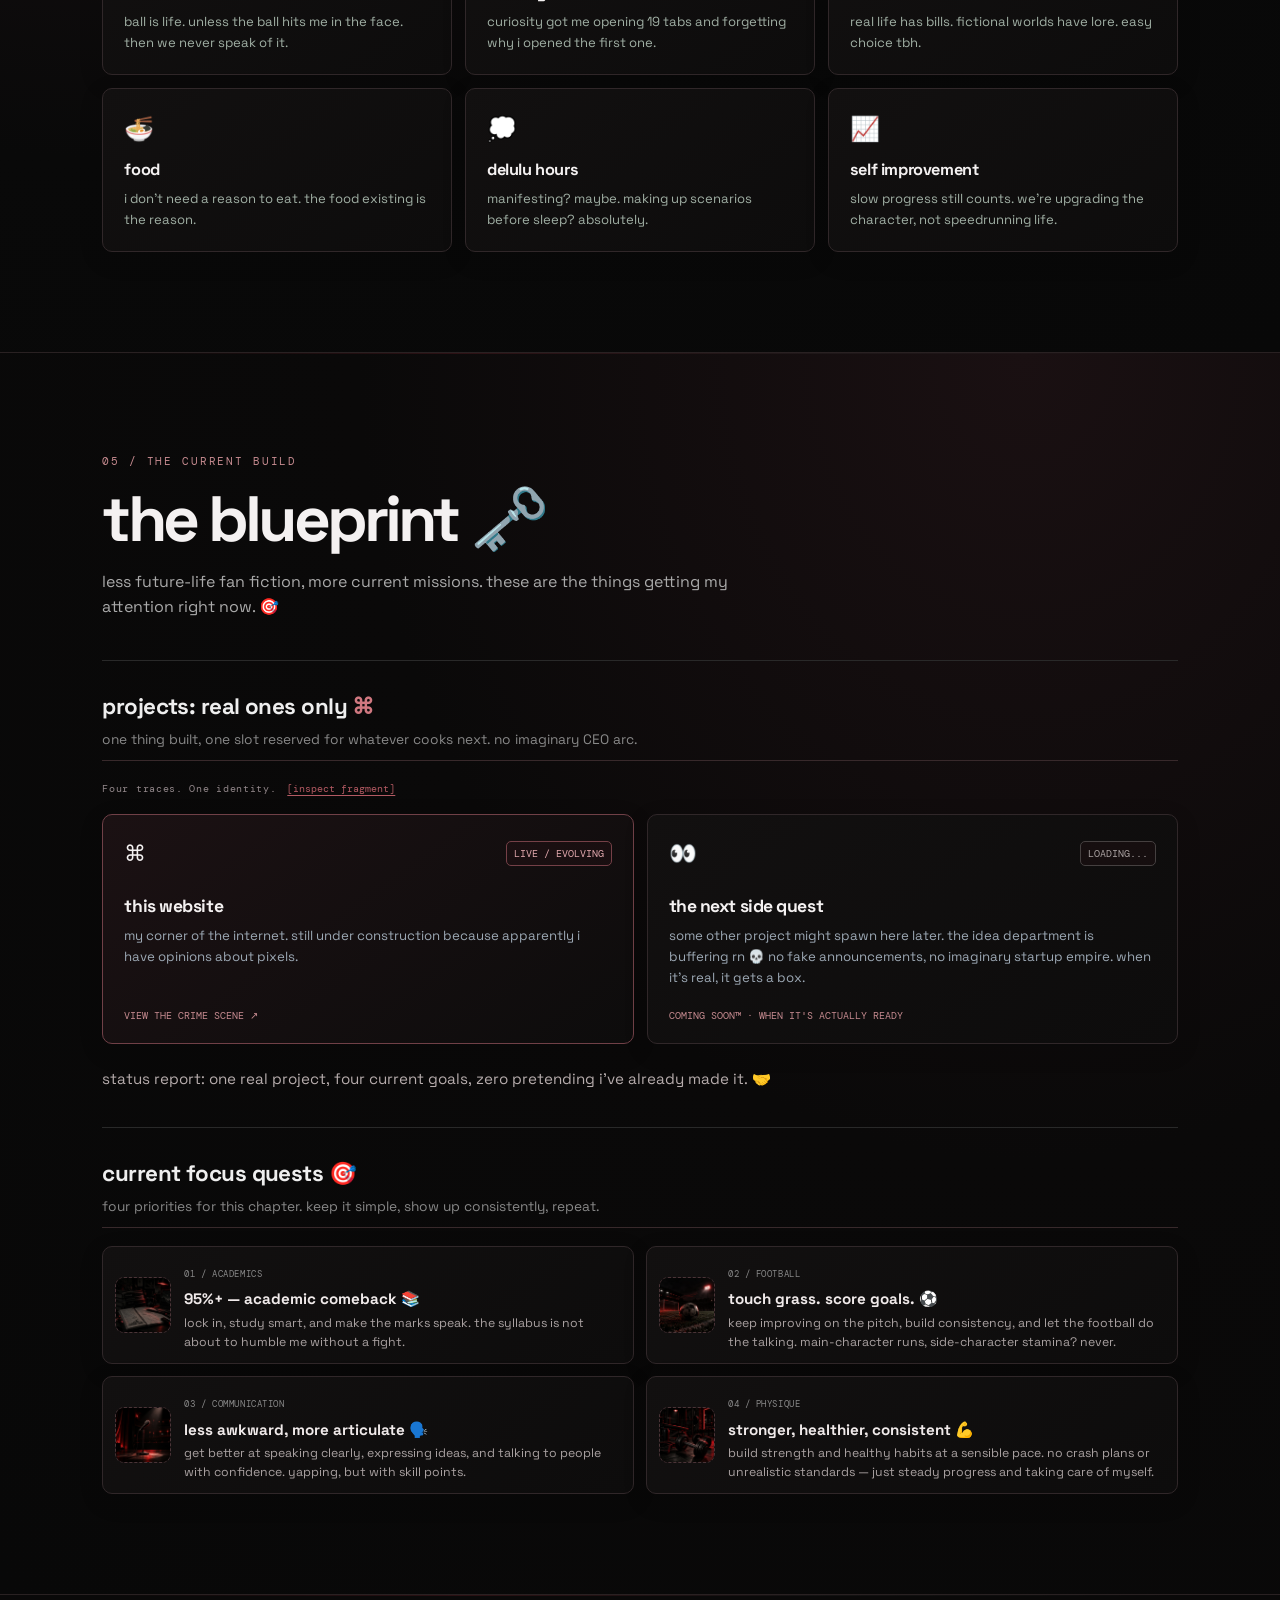
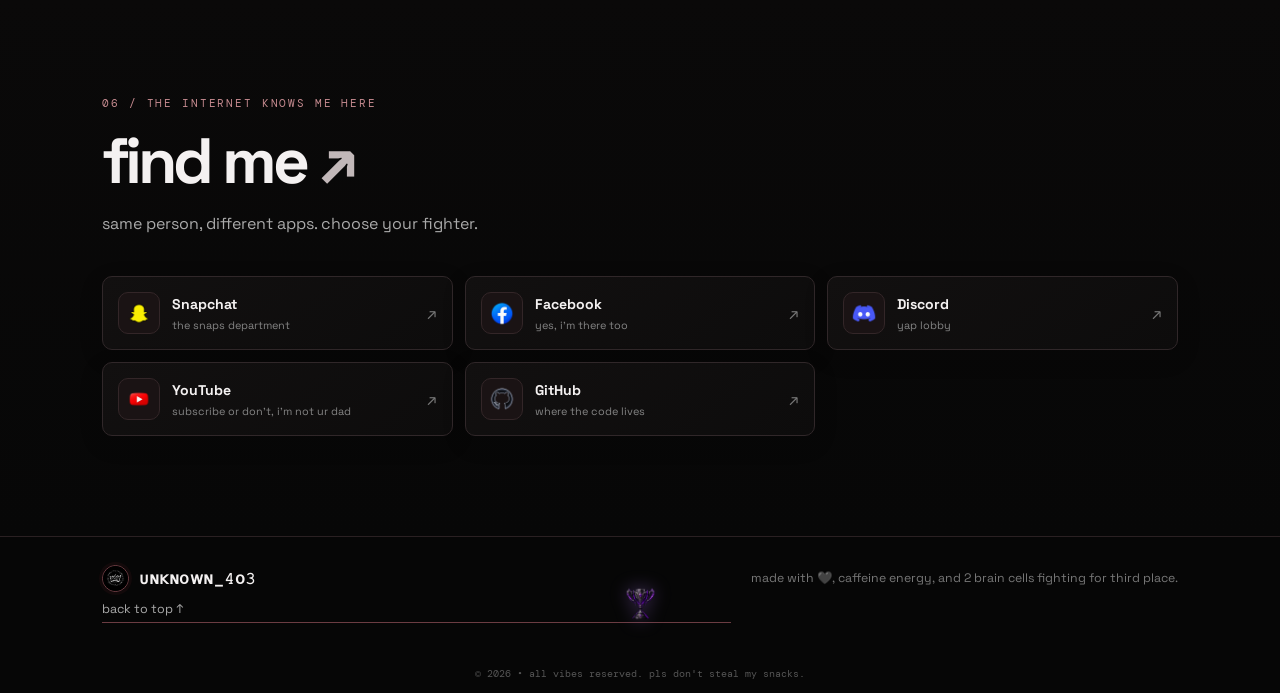
==== commit ff281727: "Add files via upload" ====
--- a/index.html
+++ b/index.html
@@ -1,5 +1,24 @@
 <!doctype html><html lang="en"><head><meta charset="utf-8"><meta name="viewport" content="width=device-width, initial-scale=1"><meta name="theme-color" content="#080808"><meta name="description" content="The chaotic little corner of the internet belonging to unknown403."><title>ᴜɴᴋɴᴏᴡɴ_𝟺ᴏ𝟹 — my little corner of the internet</title><link rel="icon" href="assets/icons/favicon.svg"><link rel="stylesheet" href="styles.css"></head><body><div class="custom-cursor" id="customCursor" aria-hidden="true">👾</div><div class="scroll-progress" id="progress"></div><header class="topbar"><div class="brand-stack"><a class="brand" href="#home"><img src="assets/profile/crown-logo.jpg" alt="Crown logo"><span>ᴜɴᴋɴᴏᴡɴ_𝟺ᴏ𝟹</span></a><p class="profile-five-clue" tabindex="0">I WONDER WUT HAPPENS IF IT IS CLICKED OR PRESSED FIVE TIMES? 🤔</p></div><button class="menu-toggle" id="menuToggle" type="button" aria-label="Toggle navigation" aria-controls="nav" aria-expanded="false">☰</button><nav id="nav"><a href="#about">about</a><a href="#gaming">gaming</a><a href="#entertainment">entertainment</a><a href="#world">my world</a><a href="#projects">the blueprint</a><a href="#socials">socials</a></nav></header><main>
-<section class="hero" id="home"><div class="hero-glow"></div><div class="hero-text"><p class="eyebrow">WELCOME TO THE TAB I NEVER CLOSE</p><div class="profile-lockup"><div class="profile-lockup-copy"><h1>ᴜɴᴋɴᴏᴡɴ_<span>𝟺ᴏ𝟹</span></h1></div></div><p class="pronouns">he / him ⛧ &nbsp; • &nbsp; professionally unserious</p><p class="hero-line">lowkey quiet. highkey random.<br>currently buffering irl. 💀</p><p class="hero-desc">games, anime, football, fictional people & a suspicious amount of tabs open in my brain. welcome to the lore.</p><div class="hero-actions"><a class="btn primary" href="#gaming">enter the chaos ↓</a><a class="btn secondary" href="#socials">find my socials ↗</a></div><div class="hero-mini"><span>✦ no thoughts, just side quests</span><span>✦ sleep schedule: under investigation</span></div></div><div class="hero-portrait"><div class="portrait-frame"><img src="assets/profile/profile-picture.png" alt="My black and white anime profile picture"></div><div class="floating-note note-one">100% certified yapper*</div><div class="floating-note note-two">*terms & conditions apply</div></div><div class="egg-home-clue" data-egg-home-clue aria-hidden="true">SYSTEM STATUS: 99%</div><div class="hero-bottom">SCROLL DOWN, THE LORE IS BELOW <span>↓</span></div></section>
+<section class="hero" id="home"><div class="hero-glow"></div><div class="hero-text"><p class="eyebrow">WELCOME TO THE TAB I NEVER CLOSE</p><div class="profile-lockup"><div class="profile-lockup-copy"><h1>ᴜɴᴋɴᴏᴡɴ_<span>𝟺ᴏ𝟹</span></h1></div></div><p class="pronouns">he / him ⛧ &nbsp; • &nbsp; professionally unserious</p><p class="hero-line">lowkey quiet. highkey random.<br>currently buffering irl. 💀</p><p class="hero-desc">games, anime, football, fictional people & a suspicious amount of tabs open in my brain. welcome to the lore.</p><div class="hero-actions"><a class="btn primary" href="#gaming">enter the chaos ↓</a><a class="btn secondary" href="#socials">stalk my socials ↗</a></div><div class="hero-mini"><span>✦ no thoughts, just side quests</span><span>✦ sleep schedule: under investigation</span></div></div><div class="hero-portrait"><div class="portrait-frame"><img src="assets/profile/profile-picture.png" alt="My black and white anime profile picture"></div><div class="floating-note note-one">100% certified yapper*</div><div class="floating-note note-two">*terms & conditions apply</div></div><div class="egg-home-clue" data-egg-home-clue aria-hidden="true">SYSTEM STATUS: 99%</div><div class="hero-bottom">SCROLL DOWN, BESTIE! <span>↓</span></div>
+<div class="afterhours-entry" id="afterhoursEntry">
+  <button class="afterhours-headphone-tab" id="afterhoursTab" type="button"
+    aria-label="Open AFTERHOURS music preview" aria-expanded="false" aria-controls="afterhoursPreview">
+    <span class="afterhours-headphone-placeholder" aria-hidden="true">♫</span>
+    <span class="afterhours-tab-label">AFTERHOURS</span>
+  </button>
+  <div class="afterhours-preview" id="afterhoursPreview" hidden>
+    <div class="afterhours-preview-art" aria-label="Preview artwork placeholder">
+      <span>ARTWORK<br>GOES HERE</span>
+    </div>
+    <a class="afterhours-preview-card" href="afterhours.html">
+      <span class="afterhours-preview-kicker">A LITTLE SIDE QUEST</span>
+      <strong>AFTERHOURS<span>.</span></strong>
+      <span class="afterhours-preview-copy">late nights. good music. questionable sleep schedule.</span>
+      <span class="afterhours-preview-cta">ENTER THE PLAYER ↗</span>
+    </a>
+  </div>
+</div>
+</section>
 <section class="section about" id="about"><div class="section-head"><p class="eyebrow">01 / WHO EVEN IS THIS GUY</p><h2>the lore <span>(short version)</span></h2></div><div class="about-grid"><div class="about-main"><p class="big-copy">ngl, i'm just a guy tryna enjoy life, learn stuff, play games, and not get cooked by my own to-do list.</p><p>quiet at first, random once the vibe is right. i fw honest people, good stories, football, and anything that makes me go “one more minute” for the next 3 hours. 😭</p><p>not mysterious on purpose btw. sometimes my brain just has 37 tabs open and one of them is playing music.</p></div><div class="fact-stack"><div class="fact"><span>vibe</span><b>chill-ish / chaotic-ish</b></div><div class="fact"><span>main quests</span><b>learn, build, improve</b></div><div class="fact"><span>side quests</span><b>games + anime + football</b></div><div class="fact"><span>current status</span><b>loading… pls wait</b></div></div></div></section>
 <section class="section gaming" id="gaming"><div class="section-head"><p class="eyebrow">02 / THE PIXEL DEPARTMENT</p><h2>gaming <span>hq 🎮</span></h2><p class="section-intro">irl responsibilities keep sending invites. i keep pressing “later”. these are the games that got a spot on the roster.</p></div><div class="subhead"><h3>games i fw <span>♡</span></h3><p>played plenty, but these are ma favourites. no tier list bc then i'd start a war in the comments.</p></div><div class="media-grid game-grid"><article class="media-card"><div class="poster-wrap"><img loading="lazy" src="assets/games/gta-vice-city.jfif" alt="GTA: Vice City artwork" onerror="this.closest('.media-card').classList.add('no-image')"><span class="poster-fallback">GTA: Vice City</span></div><div class="card-copy"><h3>GTA: Vice City</h3><p>The streets are calling. My productivity has left the chat.</p><span class="tag">CLASSIC</span></div></article><article class="media-card"><div class="poster-wrap"><img loading="lazy" src="assets/games/nfs-most-wanted-2012.jfif" alt="NFS: Most Wanted (2012) artwork" onerror="this.closest('.media-card').classList.add('no-image')"><span class="poster-fallback">NFS: Most Wanted (2012)</span></div><div class="card-copy"><h3>NFS: Most Wanted (2012)</h3><p>Cop chase? more like cardio with a car.</p><span class="tag">2012 VERSION</span></div></article><article class="media-card"><div class="poster-wrap"><img loading="lazy" src="assets/games/free-fire.jfif" alt="Free Fire artwork" onerror="this.closest('.media-card').classList.add('no-image')"><span class="poster-fallback">Free Fire</span></div><div class="card-copy"><h3>Free Fire</h3><p>One more match. Famous last words.</p></div></article><article class="media-card"><div class="poster-wrap"><img loading="lazy" src="assets/games/counter-strike-2.jfif" alt="Counter-Strike 2 artwork" onerror="this.closest('.media-card').classList.add('no-image')"><span class="poster-fallback">Counter-Strike 2</span></div><div class="card-copy"><h3>Counter-Strike 2</h3><p>Aim diff. Wi-Fi diff. Emotional damage.</p></div></article><article class="media-card"><div class="poster-wrap"><img loading="lazy" src="assets/games/forza-horizon-6.jfif" alt="Forza Horizon 6 artwork" onerror="this.closest('.media-card').classList.add('no-image')"><span class="poster-fallback">Forza Horizon 6</span></div><div class="card-copy"><h3>Forza Horizon 6</h3><p>Me driving like I own the road. I do not.</p></div></article><article class="media-card"><div class="poster-wrap"><img loading="lazy" src="assets/games/geometry-dash.jfif" alt="Geometry Dash artwork" onerror="this.closest('.media-card').classList.add('no-image')"><span class="poster-fallback">Geometry Dash</span></div><div class="card-copy"><h3>Geometry Dash</h3><p>A square has ruined my whole evening.</p></div></article><article class="media-card"><div class="poster-wrap"><img loading="lazy" src="assets/games/among-us.jfif" alt="Among Us artwork" onerror="this.closest('.media-card').classList.add('no-image')"><span class="poster-fallback">Among Us</span></div><div class="card-copy"><h3>Among Us</h3><p>Trust issues: now available in space.</p></div></article><article class="media-card"><div class="poster-wrap"><img loading="lazy" src="assets/games/minecraft.jfif" alt="Minecraft artwork" onerror="this.closest('.media-card').classList.add('no-image')"><span class="poster-fallback">Minecraft</span></div><div class="card-copy"><h3>Minecraft</h3><p>Started building a house. Accidentally built a second life.</p></div></article><article class="media-card"><div class="poster-wrap"><img loading="lazy" src="assets/games/valorant.jfif" alt="Valorant artwork" onerror="this.closest('.media-card').classList.add('no-image')"><span class="poster-fallback">Valorant</span></div><div class="card-copy"><h3>Valorant</h3><p>I swear I was aiming at the head.</p></div></article><article class="media-card"><div class="poster-wrap"><img loading="lazy" src="assets/games/roblox.jfif" alt="Roblox artwork" onerror="this.closest('.media-card').classList.add('no-image')"><span class="poster-fallback">Roblox</span></div><div class="card-copy"><h3>Roblox</h3><p>The game is free. The emotional damage is premium.</p><span class="tag">FAVOURITE GAME ⭐</span></div></article></div><div class="subhead rotation-head"><h3>the current rotation <span>🔄</span></h3><p>the lineup rn. subject to change when the vibes change.</p></div><div class="rotation-grid"><div class="rotation-item"><img loading="lazy" src="assets/games/minecraft.jfif" alt="Minecraft"><span>Minecraft</span></div><div class="rotation-item"><img loading="lazy" src="assets/games/free-fire.jfif" alt="Free Fire"><span>Free Fire</span></div><div class="rotation-item"><img loading="lazy" src="assets/games/nfs-most-wanted-2012.jfif" alt="NFS: Most Wanted (2012)"><span>NFS: Most Wanted (2012)</span></div><div class="rotation-item"><img loading="lazy" src="assets/games/valorant.jfif" alt="Valorant"><span>Valorant</span></div></div><div class="subhead wishlist-head"><h3>games i gotta try <span>📌</span></h3><p>the backlog is looking at me like i owe it money.</p></div><div class="wishlist-grid"><div class="wish-item"><img loading="lazy" src="assets/games/tekken-8.jfif" alt="Tekken 8"><span>Tekken 8</span><small>on the list • eventually™</small></div><div class="wish-item"><img loading="lazy" src="assets/games/black-myth-wukong.jfif" alt="Black Myth: Wukong"><span>Black Myth: Wukong</span><small>on the list • eventually™</small></div><div class="wish-item"><img loading="lazy" src="assets/games/stumble-guys.jfif" alt="Stumble Guys"><span>Stumble Guys</span><small>on the list • eventually™</small></div><div class="wish-item"><img loading="lazy" src="assets/games/palworld-1-0.jfif" alt="Palworld 1.0"><span>Palworld 1.0</span><small>on the list • eventually™</small></div><div class="wish-item"><img loading="lazy" src="assets/games/fall-guys.jfif" alt="Fall Guys"><span>Fall Guys</span><small>on the list • eventually™</small></div><div class="wish-item"><img loading="lazy" src="assets/games/genshin-impact.jfif" alt="Genshin Impact"><span>Genshin Impact</span><small>on the list • eventually™</small></div><div class="wish-item"><img loading="lazy" src="assets/games/apex-legends.jfif" alt="Apex Legends"><span>Apex Legends</span><small>on the list • eventually™</small></div><div class="wish-item"><img loading="lazy" src="assets/games/rocket-league.jfif" alt="Rocket League"><span>Rocket League</span><small>on the list • eventually™</small></div><div class="wish-item"><img loading="lazy" src="assets/games/gta-v.jfif" alt="Grand Theft Auto V"><span>Grand Theft Auto V</span><small>on the list • eventually™</small></div><div class="wish-item"><img loading="lazy" src="assets/games/fortnite.jfif" alt="Fortnite"><span>Fortnite</span><small>on the list • eventually™</small></div></div></section>
 <section class="section entertainment" id="entertainment"><div class="section-head"><p class="eyebrow">03 / FICTIONAL PEOPLE ARE ELITE</p><h2>entertainment <span>🍿</span></h2><p class="section-intro">i've watched a bunch, but these are ma favourites. if the plot is plotting and the characters have issues, i'm seated.</p></div><div class="ent-block anime-block"><div class="subhead"><h3>anime i fw <span>⛩️</span></h3><p>character development? peak fights? emotional damage? say less.</p></div><div class="media-grid poster-grid"><article class="media-card"><div class="poster-wrap"><img loading="lazy" src="assets/anime/tokyo-revengers.jfif" alt="Tokyo Revengers artwork" onerror="this.closest('.media-card').classList.add('no-image')"><span class="poster-fallback">Tokyo Revengers</span></div><div class="card-copy"><h3>Tokyo Revengers</h3><p>out since 2021 • rent-free in the brain</p><span class="tag">2021</span></div></article><article class="media-card"><div class="poster-wrap"><img loading="lazy" src="assets/anime/naruto.jfif" alt="Naruto artwork" onerror="this.closest('.media-card').classList.add('no-image')"><span class="poster-fallback">Naruto</span></div><div class="card-copy"><h3>Naruto</h3><p>out since 2002 • rent-free in the brain</p><span class="tag">2002</span></div></article><article class="media-card"><div class="poster-wrap"><img loading="lazy" src="assets/anime/blue-lock.jfif" alt="Blue Lock artwork" onerror="this.closest('.media-card').classList.add('no-image')"><span class="poster-fallback">Blue Lock</span></div><div class="card-copy"><h3>Blue Lock</h3><p>out since 2022 • rent-free in the brain</p><span class="tag">2022</span></div></article><article class="media-card"><div class="poster-wrap"><img loading="lazy" src="assets/anime/bleach.jfif" alt="Bleach artwork" onerror="this.closest('.media-card').classList.add('no-image')"><span class="poster-fallback">Bleach</span></div><div class="card-copy"><h3>Bleach</h3><p>out since 2004 • rent-free in the brain</p><span class="tag">2004</span></div></article><article class="media-card"><div class="poster-wrap"><img loading="lazy" src="assets/anime/attack-on-titan.jfif" alt="Attack on Titan artwork" onerror="this.closest('.media-card').classList.add('no-image')"><span class="poster-fallback">Attack on Titan</span></div><div class="card-copy"><h3>Attack on Titan</h3><p>out since 2013 • rent-free in the brain</p><span class="tag">2013</span></div></article><article class="media-card"><div class="poster-wrap"><img loading="lazy" src="assets/anime/solo-leveling.jfif" alt="Solo Leveling artwork" onerror="this.closest('.media-card').classList.add('no-image')"><span class="poster-fallback">Solo Leveling</span></div><div class="card-copy"><h3>Solo Leveling</h3><p>out since 2024 • rent-free in the brain</p><span class="tag">2024</span></div></article><article class="media-card"><div class="poster-wrap"><img loading="lazy" src="assets/anime/horimiya.png" alt="Horimiya artwork" onerror="this.closest('.media-card').classList.add('no-image')"><span class="poster-fallback">Horimiya</span></div><div class="card-copy"><h3>Horimiya</h3><p>out since 2021 • rent-free in the brain</p><span class="tag">2021</span></div></article></div></div><div class="ent-block series-block"><div class="subhead"><h3>series that got me hooked <span>📺</span></h3><p>“just one episode” is a documented lie.</p></div><div class="media-grid poster-grid"><article class="media-card"><div class="poster-wrap"><img loading="lazy" src="assets/web-series/peaky-blinders.jfif" alt="Peaky Blinders artwork" onerror="this.closest('.media-card').classList.add('no-image')"><span class="poster-fallback">Peaky Blinders</span></div><div class="card-copy"><h3>Peaky Blinders</h3><p>first dropped 2013 • next episode? unfortunately yes</p><span class="tag">2013</span></div></article><article class="media-card"><div class="poster-wrap"><img loading="lazy" src="assets/web-series/money-heist.jfif" alt="Money Heist artwork" onerror="this.closest('.media-card').classList.add('no-image')"><span class="poster-fallback">Money Heist</span></div><div class="card-copy"><h3>Money Heist</h3><p>first dropped 2017 • next episode? unfortunately yes</p><span class="tag">2017</span></div></article><article class="media-card"><div class="poster-wrap"><img loading="lazy" src="assets/web-series/stranger-things.jfif" alt="Stranger Things artwork" onerror="this.closest('.media-card').classList.add('no-image')"><span class="poster-fallback">Stranger Things</span></div><div class="card-copy"><h3>Stranger Things</h3><p>first dropped 2016 • next episode? unfortunately yes</p><span class="tag">2016</span></div></article><article class="media-card"><div class="poster-wrap"><img loading="lazy" src="assets/web-series/squid-game.jfif" alt="Squid Game artwork" onerror="this.closest('.media-card').classList.add('no-image')"><span class="poster-fallback">Squid Game</span></div><div class="card-copy"><h3>Squid Game</h3><p>first dropped 2021 • next episode? unfortunately yes</p><span class="tag">2021</span></div></article><article class="media-card"><div class="poster-wrap"><img loading="lazy" src="assets/web-series/game-of-thrones.jpg" alt="Game of Thrones artwork" onerror="this.closest('.media-card').classList.add('no-image')"><span class="poster-fallback">Game of Thrones</span></div><div class="card-copy"><h3>Game of Thrones</h3><p>first dropped 2011 • next episode? unfortunately yes</p><span class="tag">2011</span></div></article></div></div><div class="ent-block movies-block"><div class="subhead"><h3>movies <span>🎬</span></h3><p>watched plenty, but these are on the favourites list. equal cards, equal respect. home alone is not getting VIP parking. 😭</p></div><div class="media-grid poster-grid"><article class="media-card"><div class="poster-wrap"><img loading="lazy" src="assets/movies/pirates-of-the-caribbean.jpg" alt="Pirates of the Caribbean artwork" onerror="this.closest('.media-card').classList.add('no-image')"><span class="poster-fallback">Pirates of the Caribbean</span></div><div class="card-copy"><h3>Pirates of the Caribbean</h3><p>5 films • pirates, chaos, and questionable life choices</p></div></article><article class="media-card"><div class="poster-wrap"><img loading="lazy" src="assets/movies/harry-potter.jpg" alt="Harry Potter artwork" onerror="this.closest('.media-card').classList.add('no-image')"><span class="poster-fallback">Harry Potter</span></div><div class="card-copy"><h3>Harry Potter</h3><p>8 films • school fees but make it magical</p></div></article><article class="media-card"><div class="poster-wrap"><img loading="lazy" src="assets/movies/karate-kid.jpg" alt="The Karate Kid artwork" onerror="this.closest('.media-card').classList.add('no-image')"><span class="poster-fallback">The Karate Kid</span></div><div class="card-copy"><h3>The Karate Kid</h3><p>The movie series • wax on, wax off, become a legend</p></div></article><article class="media-card"><div class="poster-wrap"><img loading="lazy" src="assets/movies/fantastic-beasts.jpg" alt="Fantastic Beasts artwork" onerror="this.closest('.media-card').classList.add('no-image')"><span class="poster-fallback">Fantastic Beasts</span></div><div class="card-copy"><h3>Fantastic Beasts</h3><p>3 films • magical creatures with zero chill</p></div></article><article class="media-card"><div class="poster-wrap"><img loading="lazy" src="assets/movies/fast-and-furious.jpg" alt="Fast & Furious artwork" onerror="this.closest('.media-card').classList.add('no-image')"><span class="poster-fallback">Fast & Furious</span></div><div class="card-copy"><h3>Fast & Furious</h3><p>Main film series + Hobbs & Shaw • family and physics violations</p></div></article><article class="media-card"><div class="poster-wrap"><img loading="lazy" src="assets/movies/home-alone.jfif" alt="Home Alone artwork" onerror="this.closest('.media-card').classList.add('no-image')"><span class="poster-fallback">Home Alone</span></div><div class="card-copy"><h3>Home Alone</h3><p>1990 • bro turned the house into a whole security department</p></div></article><article class="media-card"><div class="poster-wrap"><img loading="lazy" src="assets/movies/titanic.jfif" alt="Titanic artwork" onerror="this.closest('.media-card').classList.add('no-image')"><span class="poster-fallback">Titanic</span></div><div class="card-copy"><h3>Titanic</h3><p>1997 • romance, drama, and one very famous door debate</p></div></article><article class="media-card"><div class="poster-wrap"><img loading="lazy" src="assets/movies/beauty-and-the-beast.webp" alt="Beauty and the Beast artwork" onerror="this.closest('.media-card').classList.add('no-image')"><span class="poster-fallback">Beauty and the Beast</span></div><div class="card-copy"><h3>Beauty and the Beast</h3><p>2017 • proof that the plot can be stranger than the castle</p></div></article></div></div><div class="ent-block animated-block"><div class="subhead"><h3>animated movies <span>🍿</span></h3><p>animation goes hard. whoever said “it's just cartoons” can respectfully log off.</p></div><div class="media-grid poster-grid"><article class="media-card"><div class="poster-wrap"><img loading="lazy" src="assets/animated-movies/cars.webp" alt="Cars artwork" onerror="this.closest('.media-card').classList.add('no-image')"><span class="poster-fallback">Cars</span></div><div class="card-copy"><h3>Cars</h3><p>3 films • vroom vroom, character development</p></div></article><article class="media-card"><div class="poster-wrap"><img loading="lazy" src="assets/animated-movies/the-bad-guys.webp" alt="The Bad Guys artwork" onerror="this.closest('.media-card').classList.add('no-image')"><span class="poster-fallback">The Bad Guys</span></div><div class="card-copy"><h3>The Bad Guys</h3><p>2 films • criminals with a PR team</p></div></article><article class="media-card"><div class="poster-wrap"><img loading="lazy" src="assets/animated-movies/the-boss-baby.webp" alt="The Boss Baby artwork" onerror="this.closest('.media-card').classList.add('no-image')"><span class="poster-fallback">The Boss Baby</span></div><div class="card-copy"><h3>The Boss Baby</h3><p>2 films • corporate meetings but tiny</p></div></article><article class="media-card"><div class="poster-wrap"><img loading="lazy" src="assets/animated-movies/kung-fu-panda.jfif" alt="Kung Fu Panda artwork" onerror="this.closest('.media-card').classList.add('no-image')"><span class="poster-fallback">Kung Fu Panda</span></div><div class="card-copy"><h3>Kung Fu Panda</h3><p>4 films • dumplings, destiny, and dragon warrior energy</p></div></article><article class="media-card"><div class="poster-wrap"><img loading="lazy" src="assets/animated-movies/puss-in-boots.webp" alt="Puss in Boots artwork" onerror="this.closest('.media-card').classList.add('no-image')"><span class="poster-fallback">Puss in Boots</span></div><div class="card-copy"><h3>Puss in Boots</h3><p>2 films • tiny cat, massive confidence</p></div></article><article class="media-card"><div class="poster-wrap"><img loading="lazy" src="assets/animated-movies/spider-man.jfif" alt="Spider-Man: Into the Spider-Verse artwork" onerror="this.closest('.media-card').classList.add('no-image')"><span class="poster-fallback">Spider-Man: Into the Spider-Verse</span></div><div class="card-copy"><h3>Spider-Man: Into the Spider-Verse</h3><p>2018 • animation went absolutely feral</p></div></article><article class="media-card"><div class="poster-wrap"><img loading="lazy" src="assets/animated-movies/toy-story.jfif" alt="Toy Story artwork" onerror="this.closest('.media-card').classList.add('no-image')"><span class="poster-fallback">Toy Story</span></div><div class="card-copy"><h3>Toy Story</h3><p>4 films • toys have a more active social life than me</p></div></article><article class="media-card"><div class="poster-wrap"><img loading="lazy" src="assets/animated-movies/how-to-train-your-dragon.webp" alt="How to Train Your Dragon artwork" onerror="this.closest('.media-card').classList.add('no-image')"><span class="poster-fallback">How to Train Your Dragon</span></div><div class="card-copy"><h3>How to Train Your Dragon</h3><p>3 films • dragon bestie acquired</p></div></article></div></div></section>
--- a/styles.css
+++ b/styles.css
@@ -727,3 +727,164 @@
 @keyframes achievement-launcher-float{0%,100%{translate:0 0}50%{translate:0 -3px}}
 .achievement-launcher:hover,.achievement-launcher:focus-visible{animation-play-state:paused}
 @media(prefers-reduced-motion:reduce){.achievement-launcher{animation:none!important}}
+
+/* Achievement click targets: retain click affordance without intrusive unlock labels or palette overrides. */
+.achievement-click-card{cursor:pointer;position:relative;transition:transform .22s,border-color .22s,box-shadow .22s!important}
+.achievement-click-card:after{content:none!important;display:none!important}
+#world .achievement-click-card{padding-bottom:21px}
+.achievement-click-card:focus-visible{outline:2px solid #9a82c7;outline-offset:3px;z-index:2}
+.achievement-click-card:active{transform:scale(.985)}
+/* The challenge feedback console is reserved for Riddle and Cipher. */
+.egg-output{color:#d4c6c8;transition:color .2s,border-color .2s,background .2s}
+.egg-output:empty{color:#ffffff66}
+.egg-output-feedback{border-color:#604a80!important;color:#e5d9ff!important;background:linear-gradient(120deg,#09070d,#050505)!important}
+.egg-challenge-status{color:#b9a7d7}
+.egg-card-fun .egg-feature-quote,.egg-card-lore .egg-feature-quote,.egg-card-secret .egg-feature-quote{font:16px/1.75 Georgia,serif;color:#eee1e5;white-space:pre-wrap}
+.egg-card-fun .egg-card-body,.egg-card-lore .egg-card-body,.egg-card-secret .egg-card-body{line-height:1.8}
+.egg-card-fun .egg-card-actions button,.egg-card-lore .egg-card-actions button,.egg-card-secret .egg-card-actions button{min-width:132px}
+.achievement-launcher{bottom:39px;gap:3px;color:#c9a85c}
+.achievement-launcher img{width:29px;height:29px}
+.achievement-launcher span{font-size:9px;letter-spacing:.2em}
+@media(hover:none){.achievement-launcher span{opacity:0;transform:translateY(-4px)}}
+
+.egg-output-idle{color:#ffffff66!important;border-color:#ffffff18!important;background:#050505!important}
+
+/* FINAL TERMINAL CONSOLE: deliberately neutral black, never tinted purple. */
+.egg-output,
+.egg-output-idle,
+.egg-output-feedback{
+  background:#030303!important;
+  background-image:none!important;
+  border:1px solid #292929!important;
+  color:#ededed!important;
+  box-shadow:inset 0 1px 0 #ffffff08;
+}
+.egg-output-idle{color:#bdbdbd!important}
+.egg-output code{color:#fff!important}
+.egg-feedback-actions{display:flex;flex-wrap:wrap;gap:8px;margin-top:12px}
+.egg-feedback-actions button{border:1px solid #555;background:#111;color:#f1f1f1;padding:8px 11px;font:9px 'DM Mono',monospace;letter-spacing:.06em;cursor:pointer;transition:background .2s,border-color .2s,transform .2s}
+.egg-feedback-actions button:hover{background:#222;border-color:#aaa;transform:translateY(-1px)}
+/* Keep the trophy clear of the footer divider/copyright line. */
+.achievement-launcher{bottom:57px!important;color:#c9b4f4!important;gap:4px}
+.achievement-launcher img{width:37px!important;height:37px!important;animation:achievement-trophy-float 3.8s ease-in-out infinite;filter:drop-shadow(0 0 9px #9d70df66)!important}
+.achievement-launcher span{color:#c8a8ff!important;text-shadow:0 0 12px #9d70df55}
+@keyframes achievement-trophy-float{0%,100%{transform:translateY(0) rotate(-1deg)}50%{transform:translateY(-6px) rotate(1deg)}}
+@media(max-width:520px){.achievement-launcher{bottom:57px!important}.achievement-launcher img{width:34px!important;height:34px!important}}
+@media(prefers-reduced-motion:reduce){.achievement-launcher img{animation:none!important}}
+
+
+/* AFTERHOURS entry point — non-sticky, anchored to the homepage hero. */
+.hero { position: relative; }
+.afterhours-entry {
+  position: absolute;
+  z-index: 12;
+  left: 0;
+  top: 50%;
+  transform: translateY(-50%);
+  display: flex;
+  align-items: center;
+  gap: 12px;
+}
+.afterhours-headphone-tab {
+  position: relative;
+  display: flex;
+  align-items: center;
+  gap: 10px;
+  min-width: 58px;
+  height: 66px;
+  padding: 9px 13px 9px 10px;
+  overflow: hidden;
+  border: 1px solid rgba(139,190,157,.4);
+  border-left: 0;
+  border-radius: 0 17px 17px 0;
+  color: #d9f0df;
+  background: linear-gradient(110deg,#101b15,#1d3328 72%,#294b38);
+  box-shadow: 8px 12px 32px #0008, inset 0 0 18px #9bd7b31a;
+  cursor: pointer;
+  transform: translateX(-8px);
+  transition: transform .25s ease, box-shadow .25s ease, min-width .25s ease;
+}
+.afterhours-headphone-tab:hover,
+.afterhours-headphone-tab:focus-visible {
+  transform: translateX(0);
+  box-shadow: 10px 12px 34px #000a, 0 0 22px #68b98535;
+  outline: none;
+}
+.afterhours-headphone-placeholder {
+  display: grid;
+  place-items: center;
+  flex: 0 0 38px;
+  width: 38px;
+  height: 38px;
+  border: 1px dashed #a7d9b7a0;
+  border-radius: 50%;
+  color: #c1e5ce;
+  font-size: 1.35rem;
+  background: #0b130e;
+}
+.afterhours-tab-label {
+  max-width: 0;
+  overflow: hidden;
+  white-space: nowrap;
+  opacity: 0;
+  font: 700 .65rem 'DM Mono',monospace;
+  letter-spacing: .12em;
+  transition: max-width .25s ease, opacity .2s ease;
+}
+.afterhours-headphone-tab:hover .afterhours-tab-label,
+.afterhours-headphone-tab:focus-visible .afterhours-tab-label { max-width: 105px; opacity: 1; }
+.afterhours-preview {
+  position: absolute;
+  left: 68px;
+  top: 50%;
+  width: min(310px, calc(100vw - 100px));
+  padding: 12px;
+  display: grid;
+  grid-template-columns: 94px 1fr;
+  gap: 12px;
+  border: 1px dashed #8db99a9c;
+  border-radius: 15px;
+  background: rgba(10,17,13,.97);
+  box-shadow: 0 18px 55px #000b, 0 0 26px #4d9b7020;
+  backdrop-filter: blur(14px);
+  transform: translateY(-50%);
+  animation: afterhours-pop .22s ease both;
+}
+.afterhours-preview[hidden] { display: none; }
+.afterhours-preview-art {
+  min-height: 112px;
+  display: grid;
+  place-items: center;
+  border: 1px solid #41684e;
+  border-radius: 9px;
+  color: #9dc9a9;
+  text-align: center;
+  font: 600 .55rem/1.6 'DM Mono',monospace;
+  letter-spacing: .12em;
+  background: radial-gradient(circle at 50% 40%,#345640,#14251a 62%,#0b110d);
+}
+.afterhours-preview-card {
+  display: flex;
+  flex-direction: column;
+  justify-content: center;
+  gap: 7px;
+  min-width: 0;
+  color: #d9e9dc;
+  text-decoration: none;
+}
+.afterhours-preview-kicker { color: #83b895; font: .55rem 'DM Mono',monospace; letter-spacing: .12em; }
+.afterhours-preview-card strong { font-size: 1.12rem; letter-spacing: .09em; }
+.afterhours-preview-card strong span { color: #78bd8d; }
+.afterhours-preview-copy { color: #a4b4a8; font-size: .67rem; line-height: 1.5; }
+.afterhours-preview-cta { margin-top: 3px; color: #c1e5ce; font: .57rem 'DM Mono',monospace; letter-spacing: .1em; }
+@keyframes afterhours-pop { from { opacity:0; transform:translate(-8px,-50%) scale(.97) } to { opacity:1; transform:translate(0,-50%) scale(1) } }
+@media(max-width:760px) {
+  .afterhours-entry { top: auto; bottom: 76px; left: 0; transform: none; }
+  .afterhours-headphone-tab { height: 58px; }
+  .afterhours-preview { left: 62px; width: min(290px,calc(100vw - 78px)); }
+}
+@media(prefers-reduced-motion:reduce) {
+  .afterhours-headphone-tab,.afterhours-tab-label { transition:none; }
+  .afterhours-preview { animation:none; }
+}
+
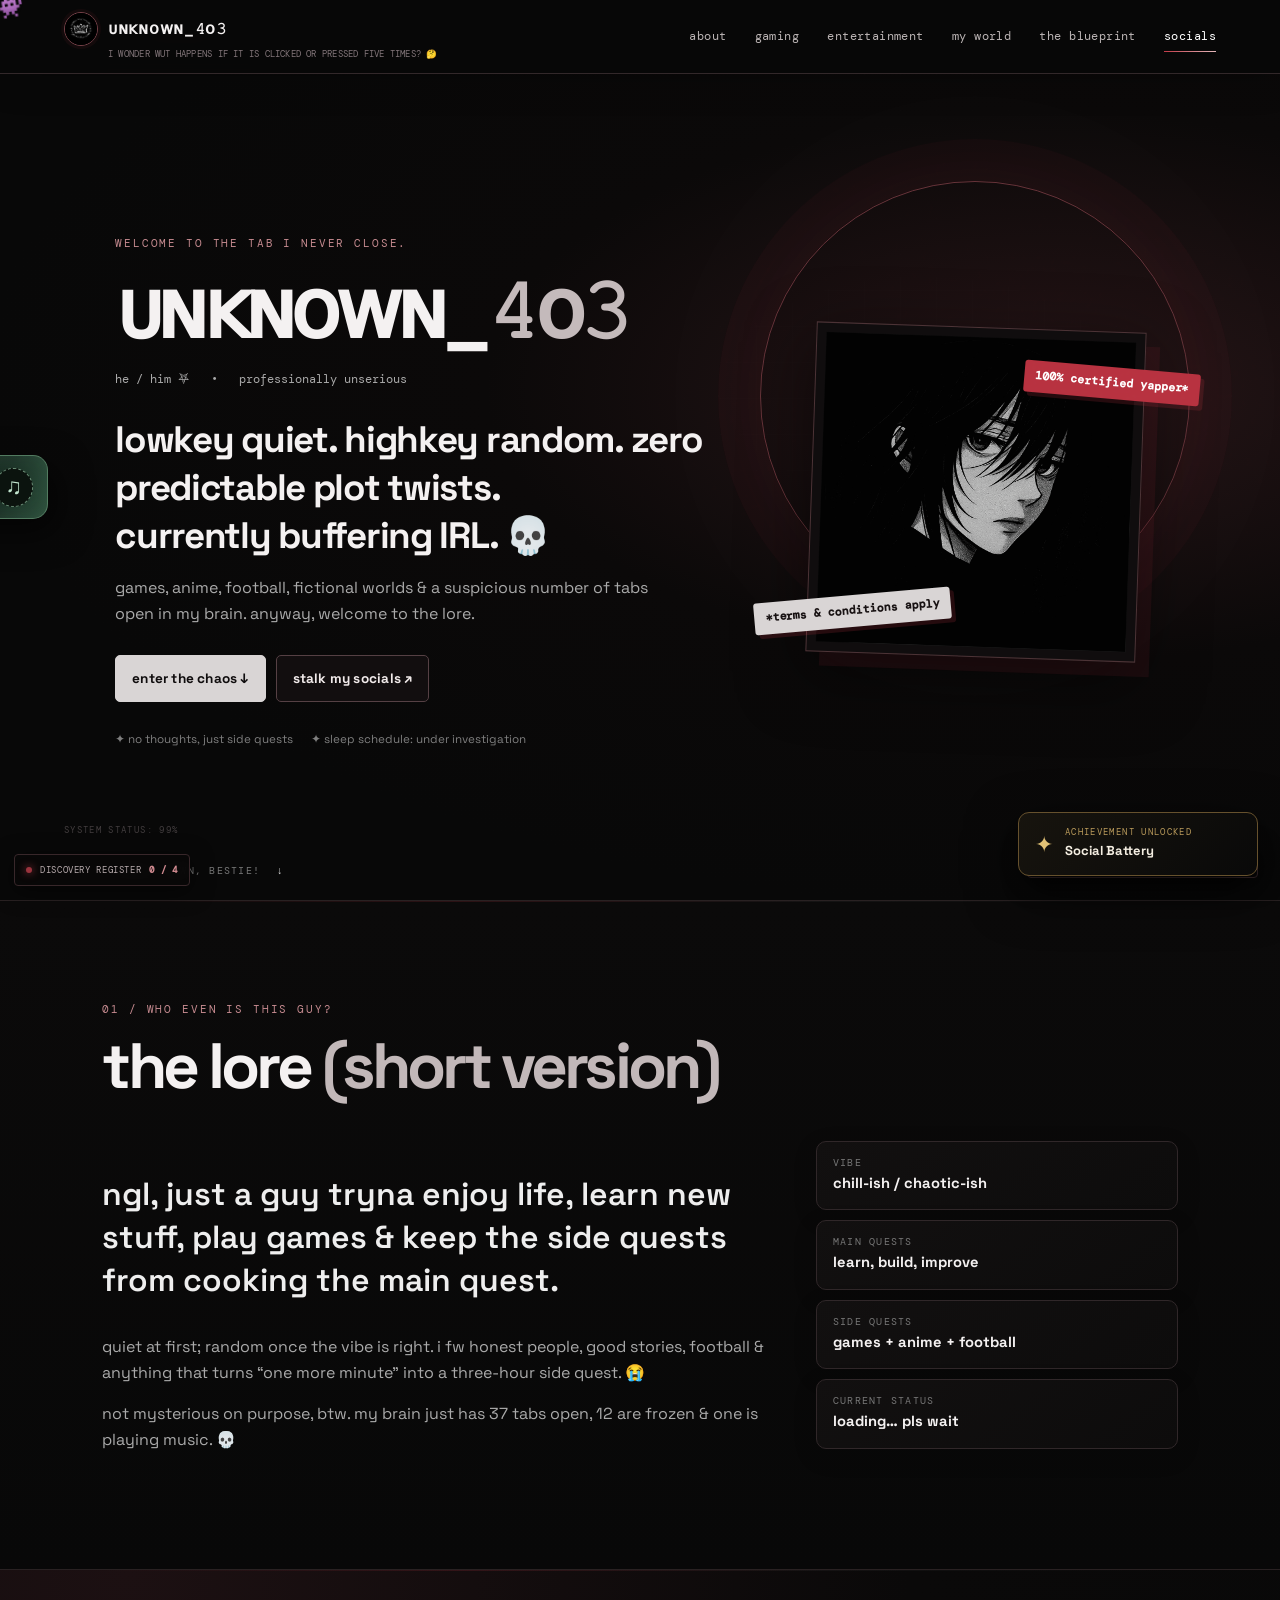
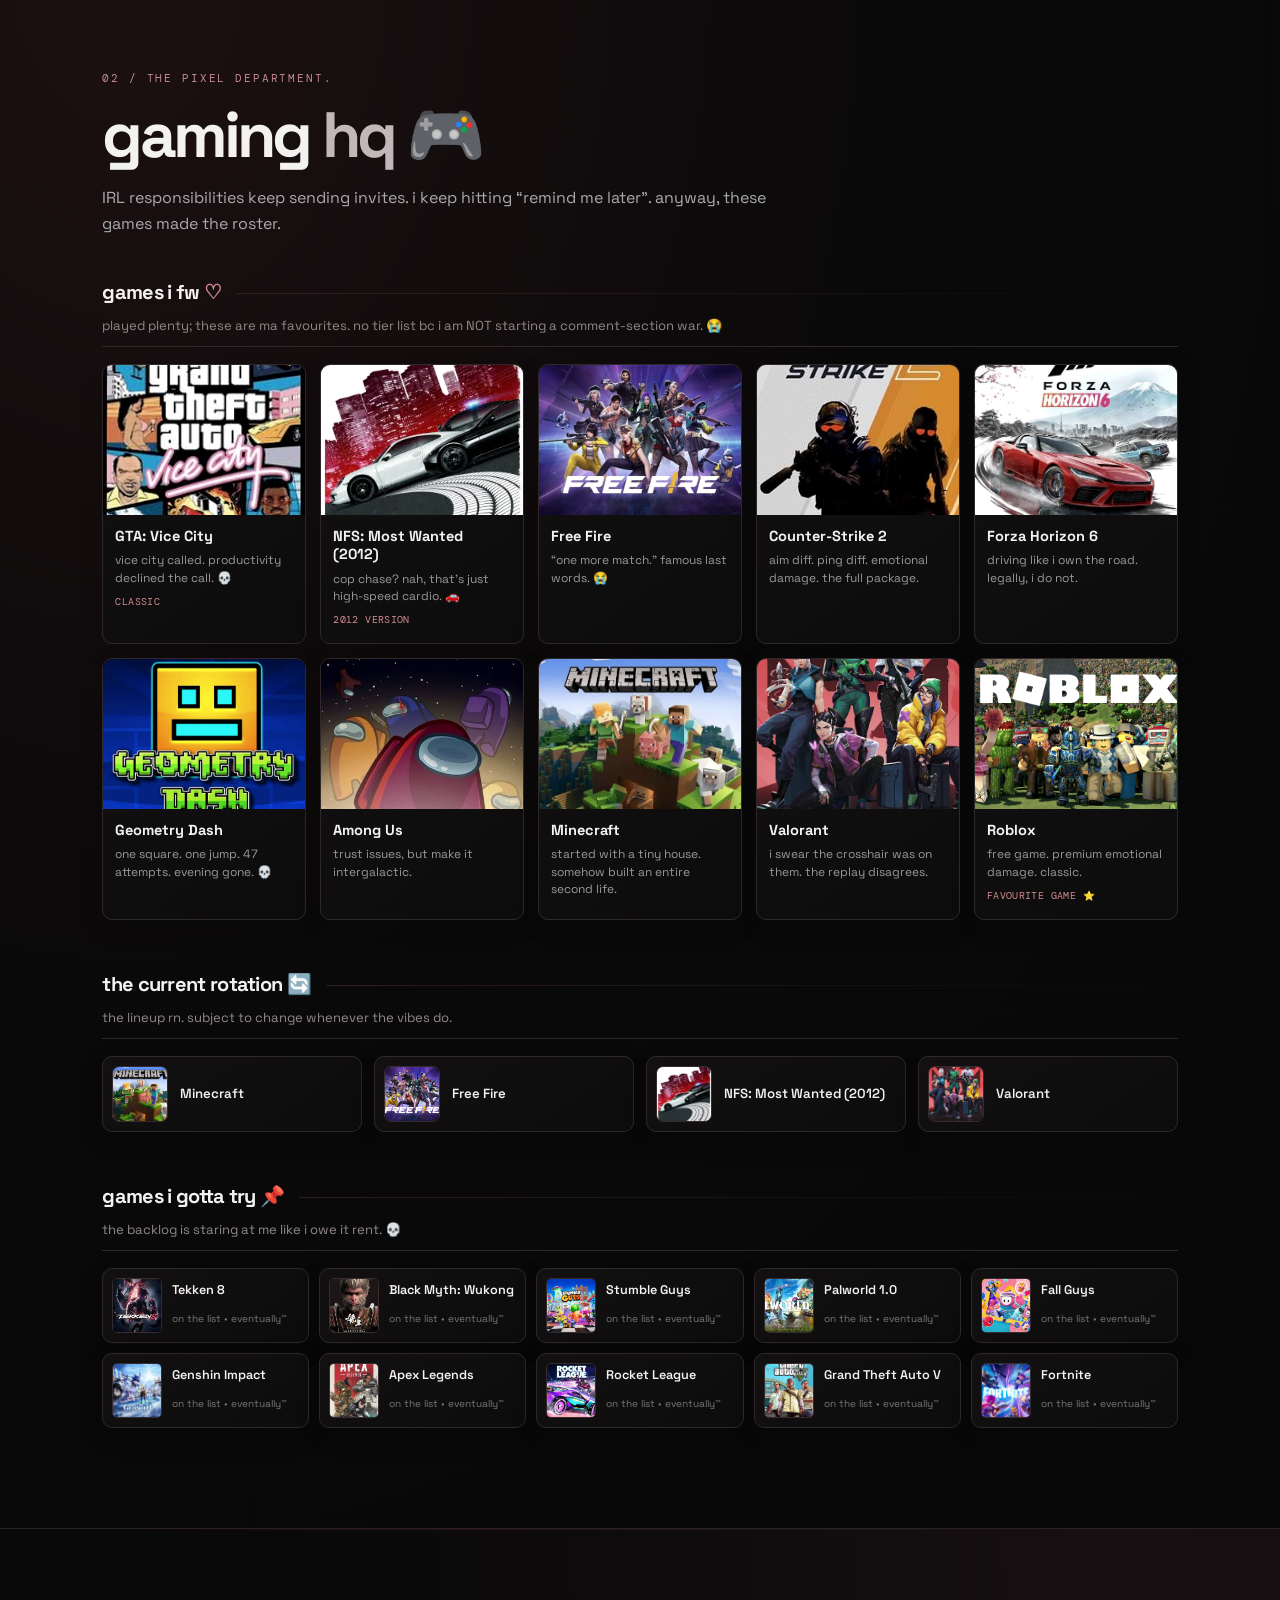
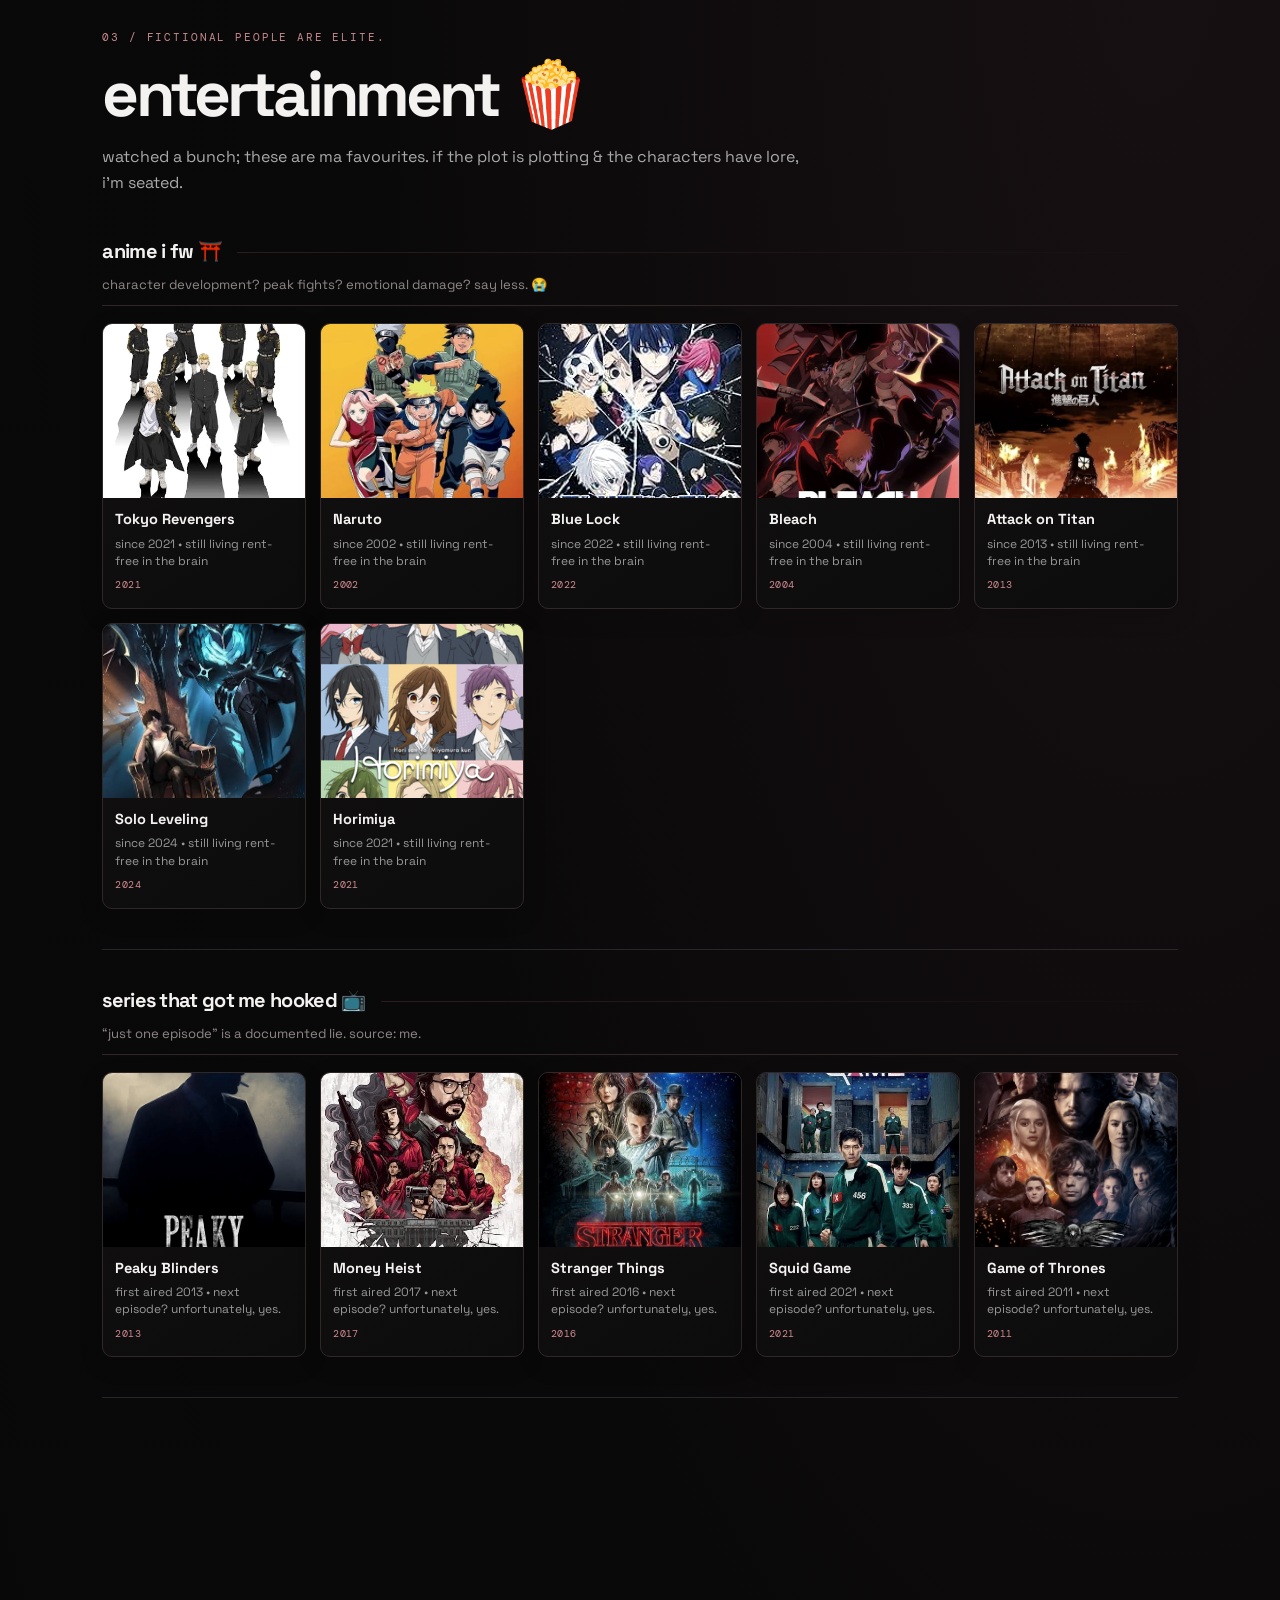
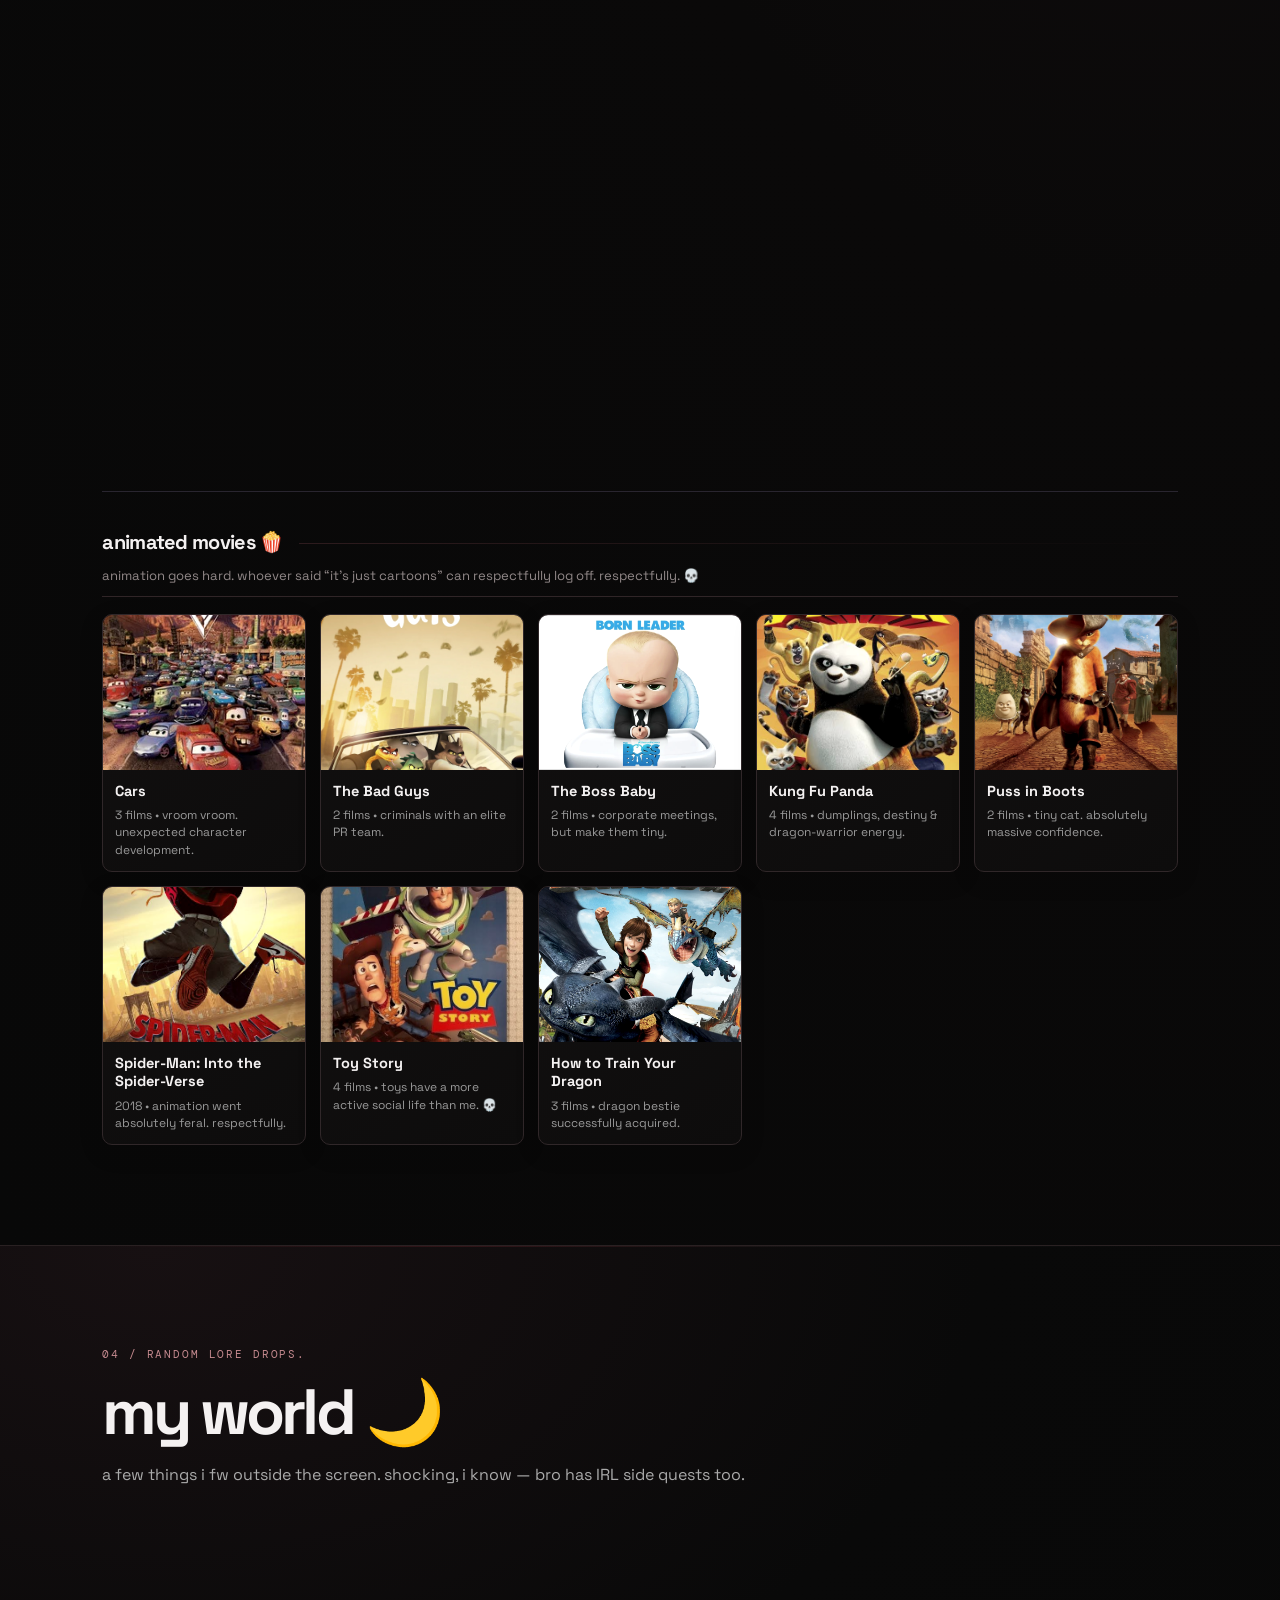
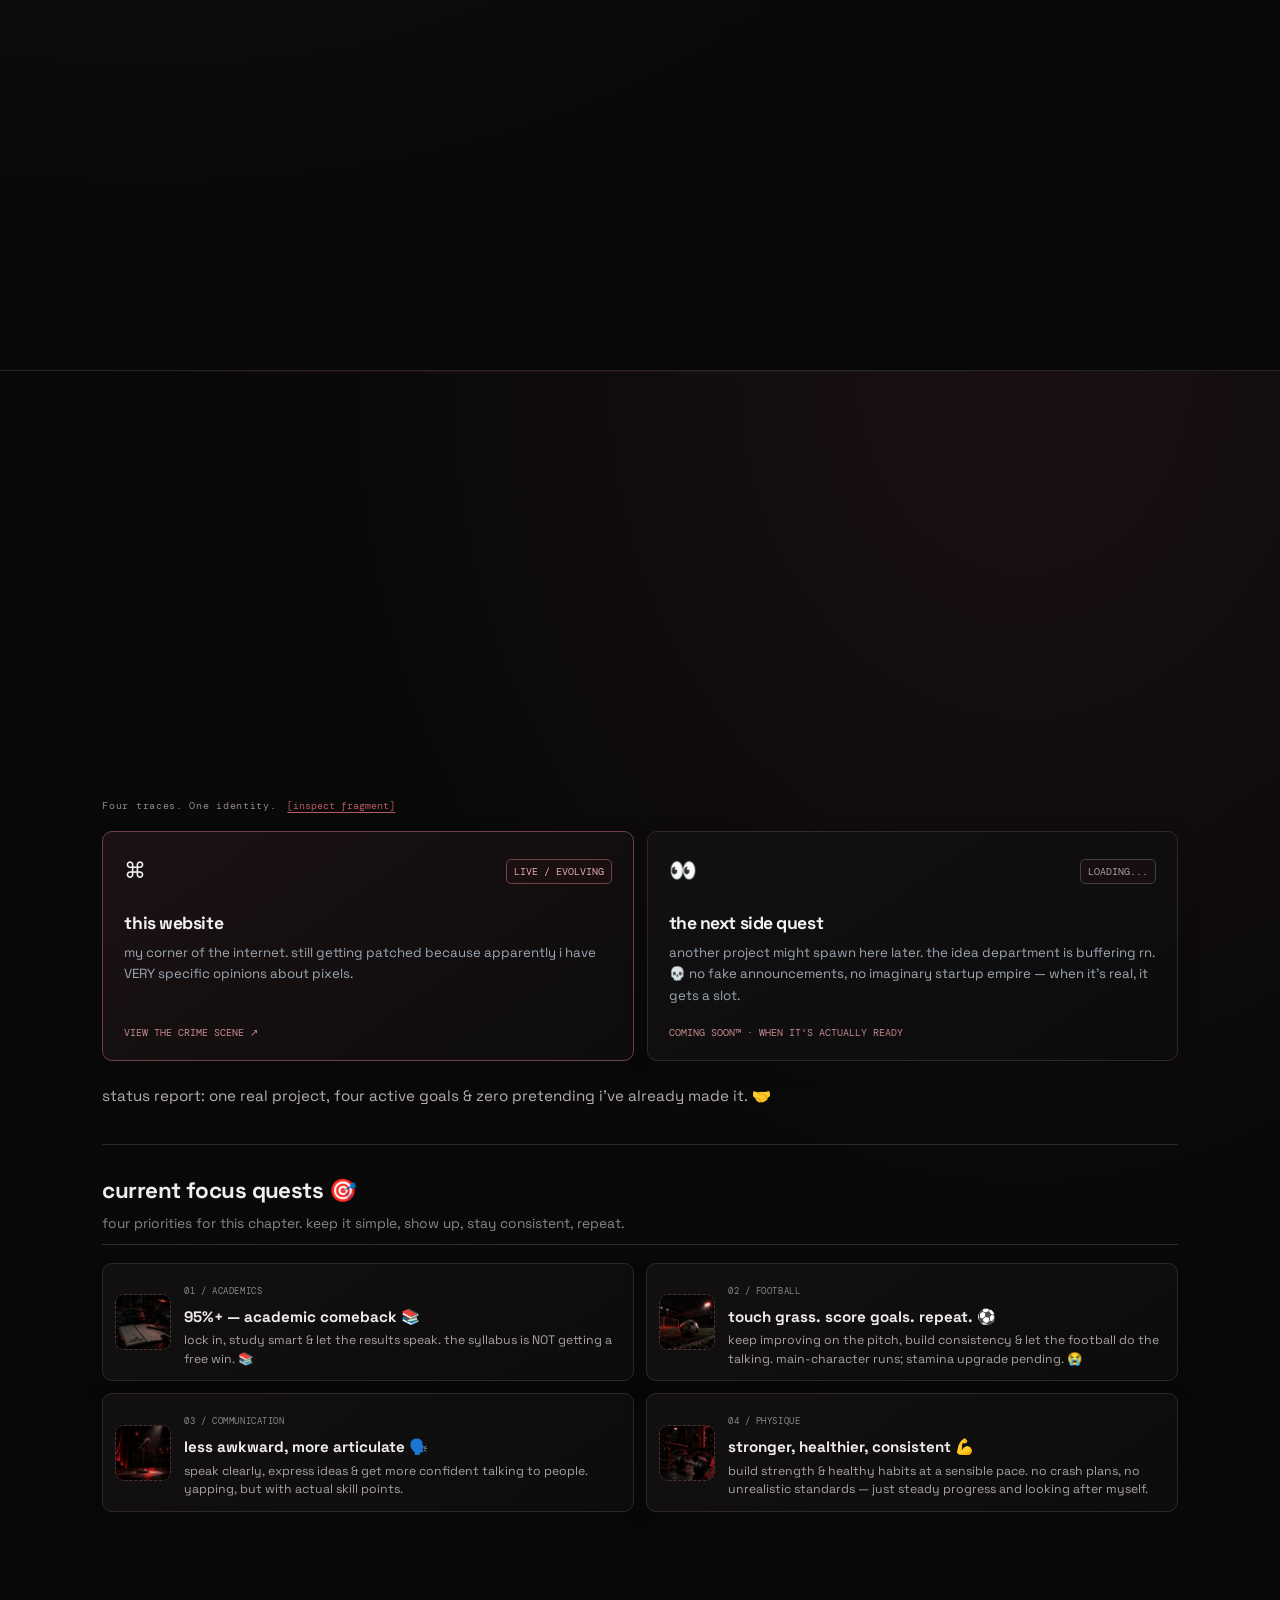
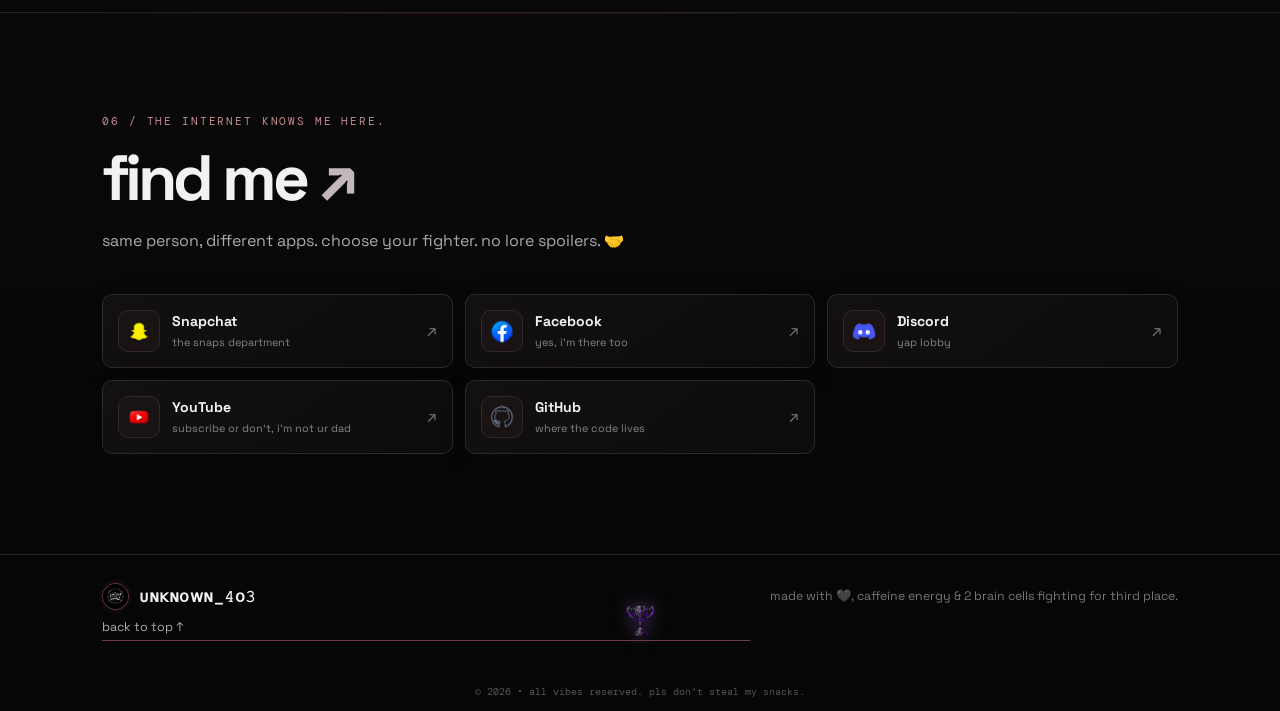
==== commit aac70ec6: "Add files via upload" ====
--- a/index.html
+++ b/index.html
@@ -1,28 +1,21 @@
 <!doctype html><html lang="en"><head><meta charset="utf-8"><meta name="viewport" content="width=device-width, initial-scale=1"><meta name="theme-color" content="#080808"><meta name="description" content="The chaotic little corner of the internet belonging to unknown403."><title>ᴜɴᴋɴᴏᴡɴ_𝟺ᴏ𝟹 — my little corner of the internet</title><link rel="icon" href="assets/icons/favicon.svg"><link rel="stylesheet" href="styles.css"></head><body><div class="custom-cursor" id="customCursor" aria-hidden="true">👾</div><div class="scroll-progress" id="progress"></div><header class="topbar"><div class="brand-stack"><a class="brand" href="#home"><img src="assets/profile/crown-logo.jpg" alt="Crown logo"><span>ᴜɴᴋɴᴏᴡɴ_𝟺ᴏ𝟹</span></a><p class="profile-five-clue" tabindex="0">I WONDER WUT HAPPENS IF IT IS CLICKED OR PRESSED FIVE TIMES? 🤔</p></div><button class="menu-toggle" id="menuToggle" type="button" aria-label="Toggle navigation" aria-controls="nav" aria-expanded="false">☰</button><nav id="nav"><a href="#about">about</a><a href="#gaming">gaming</a><a href="#entertainment">entertainment</a><a href="#world">my world</a><a href="#projects">the blueprint</a><a href="#socials">socials</a></nav></header><main>
-<section class="hero" id="home"><div class="hero-glow"></div><div class="hero-text"><p class="eyebrow">WELCOME TO THE TAB I NEVER CLOSE</p><div class="profile-lockup"><div class="profile-lockup-copy"><h1>ᴜɴᴋɴᴏᴡɴ_<span>𝟺ᴏ𝟹</span></h1></div></div><p class="pronouns">he / him ⛧ &nbsp; • &nbsp; professionally unserious</p><p class="hero-line">lowkey quiet. highkey random.<br>currently buffering irl. 💀</p><p class="hero-desc">games, anime, football, fictional people & a suspicious amount of tabs open in my brain. welcome to the lore.</p><div class="hero-actions"><a class="btn primary" href="#gaming">enter the chaos ↓</a><a class="btn secondary" href="#socials">stalk my socials ↗</a></div><div class="hero-mini"><span>✦ no thoughts, just side quests</span><span>✦ sleep schedule: under investigation</span></div></div><div class="hero-portrait"><div class="portrait-frame"><img src="assets/profile/profile-picture.png" alt="My black and white anime profile picture"></div><div class="floating-note note-one">100% certified yapper*</div><div class="floating-note note-two">*terms & conditions apply</div></div><div class="egg-home-clue" data-egg-home-clue aria-hidden="true">SYSTEM STATUS: 99%</div><div class="hero-bottom">SCROLL DOWN, BESTIE! <span>↓</span></div>
+<section class="hero" id="home"><div class="hero-glow"></div><div class="hero-text"><p class="eyebrow">WELCOME TO THE TAB I NEVER CLOSE.</p><div class="profile-lockup"><div class="profile-lockup-copy"><h1>ᴜɴᴋɴᴏᴡɴ_<span>𝟺ᴏ𝟹</span></h1></div></div><p class="pronouns">he / him ⛧ &nbsp; • &nbsp; professionally unserious</p><p class="hero-line">lowkey quiet. highkey random. zero predictable plot twists.<br>currently buffering IRL. 💀</p><p class="hero-desc">games, anime, football, fictional worlds & a suspicious number of tabs open in my brain. anyway, welcome to the lore.</p><div class="hero-actions"><a class="btn primary" href="#gaming">enter the chaos ↓</a><a class="btn secondary" href="#socials">stalk my socials ↗</a></div><div class="hero-mini"><span>✦ no thoughts, just side quests</span><span>✦ sleep schedule: under investigation</span></div></div><div class="hero-portrait"><div class="portrait-frame"><img src="assets/profile/profile-picture.png" alt="My black and white anime profile picture"></div><div class="floating-note note-one">100% certified yapper*</div><div class="floating-note note-two">*terms & conditions apply</div></div><div class="egg-home-clue" data-egg-home-clue aria-hidden="true">SYSTEM STATUS: 99%</div><div class="hero-bottom">SCROLL DOWN, BESTIE! <span>↓</span></div>
 <div class="afterhours-entry" id="afterhoursEntry">
-  <button class="afterhours-headphone-tab" id="afterhoursTab" type="button"
-    aria-label="Open AFTERHOURS music preview" aria-expanded="false" aria-controls="afterhoursPreview">
-    <span class="afterhours-headphone-placeholder" aria-hidden="true">♫</span>
+  <button class="afterhours-headphone-tab" id="afterhoursTab" type="button" aria-label="Open AFTERHOURS preview" aria-expanded="false" aria-controls="afterhoursPreview">
+    <span class="afterhours-headphone-icon" aria-hidden="true"><span class="headphone-icon-placeholder">♫</span></span>
     <span class="afterhours-tab-label">AFTERHOURS</span>
   </button>
   <div class="afterhours-preview" id="afterhoursPreview" hidden>
-    <div class="afterhours-preview-art" aria-label="Preview artwork placeholder">
-      <span>ARTWORK<br>GOES HERE</span>
-    </div>
-    <a class="afterhours-preview-card" href="afterhours.html">
-      <span class="afterhours-preview-kicker">A LITTLE SIDE QUEST</span>
-      <strong>AFTERHOURS<span>.</span></strong>
-      <span class="afterhours-preview-copy">late nights. good music. questionable sleep schedule.</span>
-      <span class="afterhours-preview-cta">ENTER THE PLAYER ↗</span>
-    </a>
+    <div class="afterhours-preview-art" aria-label="Preview image placeholder"><span>PREVIEW IMAGE SLOT</span></div>
+    <div class="afterhours-preview-intro"><span class="afterhours-preview-kicker">UNOFFICIAL NIGHT SHIFT // 403</span><strong>oh, you're still awake?</strong><p>excellent. the sleep schedule has left the group chat. let's fix the soundtrack, not the bedtime. 💀</p></div>
+    <a class="afterhours-preview-card" href="afterhours.html"><span class="afterhours-preview-card-kicker">YOUR NEXT SIDE QUEST</span><strong>ENTER AFTERHOURS <b>↗</b></strong><span>16 empty slots. immaculate potential. zero skips (eventually).</span></a>
   </div>
 </div>
 </section>
-<section class="section about" id="about"><div class="section-head"><p class="eyebrow">01 / WHO EVEN IS THIS GUY</p><h2>the lore <span>(short version)</span></h2></div><div class="about-grid"><div class="about-main"><p class="big-copy">ngl, i'm just a guy tryna enjoy life, learn stuff, play games, and not get cooked by my own to-do list.</p><p>quiet at first, random once the vibe is right. i fw honest people, good stories, football, and anything that makes me go “one more minute” for the next 3 hours. 😭</p><p>not mysterious on purpose btw. sometimes my brain just has 37 tabs open and one of them is playing music.</p></div><div class="fact-stack"><div class="fact"><span>vibe</span><b>chill-ish / chaotic-ish</b></div><div class="fact"><span>main quests</span><b>learn, build, improve</b></div><div class="fact"><span>side quests</span><b>games + anime + football</b></div><div class="fact"><span>current status</span><b>loading… pls wait</b></div></div></div></section>
-<section class="section gaming" id="gaming"><div class="section-head"><p class="eyebrow">02 / THE PIXEL DEPARTMENT</p><h2>gaming <span>hq 🎮</span></h2><p class="section-intro">irl responsibilities keep sending invites. i keep pressing “later”. these are the games that got a spot on the roster.</p></div><div class="subhead"><h3>games i fw <span>♡</span></h3><p>played plenty, but these are ma favourites. no tier list bc then i'd start a war in the comments.</p></div><div class="media-grid game-grid"><article class="media-card"><div class="poster-wrap"><img loading="lazy" src="assets/games/gta-vice-city.jfif" alt="GTA: Vice City artwork" onerror="this.closest('.media-card').classList.add('no-image')"><span class="poster-fallback">GTA: Vice City</span></div><div class="card-copy"><h3>GTA: Vice City</h3><p>The streets are calling. My productivity has left the chat.</p><span class="tag">CLASSIC</span></div></article><article class="media-card"><div class="poster-wrap"><img loading="lazy" src="assets/games/nfs-most-wanted-2012.jfif" alt="NFS: Most Wanted (2012) artwork" onerror="this.closest('.media-card').classList.add('no-image')"><span class="poster-fallback">NFS: Most Wanted (2012)</span></div><div class="card-copy"><h3>NFS: Most Wanted (2012)</h3><p>Cop chase? more like cardio with a car.</p><span class="tag">2012 VERSION</span></div></article><article class="media-card"><div class="poster-wrap"><img loading="lazy" src="assets/games/free-fire.jfif" alt="Free Fire artwork" onerror="this.closest('.media-card').classList.add('no-image')"><span class="poster-fallback">Free Fire</span></div><div class="card-copy"><h3>Free Fire</h3><p>One more match. Famous last words.</p></div></article><article class="media-card"><div class="poster-wrap"><img loading="lazy" src="assets/games/counter-strike-2.jfif" alt="Counter-Strike 2 artwork" onerror="this.closest('.media-card').classList.add('no-image')"><span class="poster-fallback">Counter-Strike 2</span></div><div class="card-copy"><h3>Counter-Strike 2</h3><p>Aim diff. Wi-Fi diff. Emotional damage.</p></div></article><article class="media-card"><div class="poster-wrap"><img loading="lazy" src="assets/games/forza-horizon-6.jfif" alt="Forza Horizon 6 artwork" onerror="this.closest('.media-card').classList.add('no-image')"><span class="poster-fallback">Forza Horizon 6</span></div><div class="card-copy"><h3>Forza Horizon 6</h3><p>Me driving like I own the road. I do not.</p></div></article><article class="media-card"><div class="poster-wrap"><img loading="lazy" src="assets/games/geometry-dash.jfif" alt="Geometry Dash artwork" onerror="this.closest('.media-card').classList.add('no-image')"><span class="poster-fallback">Geometry Dash</span></div><div class="card-copy"><h3>Geometry Dash</h3><p>A square has ruined my whole evening.</p></div></article><article class="media-card"><div class="poster-wrap"><img loading="lazy" src="assets/games/among-us.jfif" alt="Among Us artwork" onerror="this.closest('.media-card').classList.add('no-image')"><span class="poster-fallback">Among Us</span></div><div class="card-copy"><h3>Among Us</h3><p>Trust issues: now available in space.</p></div></article><article class="media-card"><div class="poster-wrap"><img loading="lazy" src="assets/games/minecraft.jfif" alt="Minecraft artwork" onerror="this.closest('.media-card').classList.add('no-image')"><span class="poster-fallback">Minecraft</span></div><div class="card-copy"><h3>Minecraft</h3><p>Started building a house. Accidentally built a second life.</p></div></article><article class="media-card"><div class="poster-wrap"><img loading="lazy" src="assets/games/valorant.jfif" alt="Valorant artwork" onerror="this.closest('.media-card').classList.add('no-image')"><span class="poster-fallback">Valorant</span></div><div class="card-copy"><h3>Valorant</h3><p>I swear I was aiming at the head.</p></div></article><article class="media-card"><div class="poster-wrap"><img loading="lazy" src="assets/games/roblox.jfif" alt="Roblox artwork" onerror="this.closest('.media-card').classList.add('no-image')"><span class="poster-fallback">Roblox</span></div><div class="card-copy"><h3>Roblox</h3><p>The game is free. The emotional damage is premium.</p><span class="tag">FAVOURITE GAME ⭐</span></div></article></div><div class="subhead rotation-head"><h3>the current rotation <span>🔄</span></h3><p>the lineup rn. subject to change when the vibes change.</p></div><div class="rotation-grid"><div class="rotation-item"><img loading="lazy" src="assets/games/minecraft.jfif" alt="Minecraft"><span>Minecraft</span></div><div class="rotation-item"><img loading="lazy" src="assets/games/free-fire.jfif" alt="Free Fire"><span>Free Fire</span></div><div class="rotation-item"><img loading="lazy" src="assets/games/nfs-most-wanted-2012.jfif" alt="NFS: Most Wanted (2012)"><span>NFS: Most Wanted (2012)</span></div><div class="rotation-item"><img loading="lazy" src="assets/games/valorant.jfif" alt="Valorant"><span>Valorant</span></div></div><div class="subhead wishlist-head"><h3>games i gotta try <span>📌</span></h3><p>the backlog is looking at me like i owe it money.</p></div><div class="wishlist-grid"><div class="wish-item"><img loading="lazy" src="assets/games/tekken-8.jfif" alt="Tekken 8"><span>Tekken 8</span><small>on the list • eventually™</small></div><div class="wish-item"><img loading="lazy" src="assets/games/black-myth-wukong.jfif" alt="Black Myth: Wukong"><span>Black Myth: Wukong</span><small>on the list • eventually™</small></div><div class="wish-item"><img loading="lazy" src="assets/games/stumble-guys.jfif" alt="Stumble Guys"><span>Stumble Guys</span><small>on the list • eventually™</small></div><div class="wish-item"><img loading="lazy" src="assets/games/palworld-1-0.jfif" alt="Palworld 1.0"><span>Palworld 1.0</span><small>on the list • eventually™</small></div><div class="wish-item"><img loading="lazy" src="assets/games/fall-guys.jfif" alt="Fall Guys"><span>Fall Guys</span><small>on the list • eventually™</small></div><div class="wish-item"><img loading="lazy" src="assets/games/genshin-impact.jfif" alt="Genshin Impact"><span>Genshin Impact</span><small>on the list • eventually™</small></div><div class="wish-item"><img loading="lazy" src="assets/games/apex-legends.jfif" alt="Apex Legends"><span>Apex Legends</span><small>on the list • eventually™</small></div><div class="wish-item"><img loading="lazy" src="assets/games/rocket-league.jfif" alt="Rocket League"><span>Rocket League</span><small>on the list • eventually™</small></div><div class="wish-item"><img loading="lazy" src="assets/games/gta-v.jfif" alt="Grand Theft Auto V"><span>Grand Theft Auto V</span><small>on the list • eventually™</small></div><div class="wish-item"><img loading="lazy" src="assets/games/fortnite.jfif" alt="Fortnite"><span>Fortnite</span><small>on the list • eventually™</small></div></div></section>
-<section class="section entertainment" id="entertainment"><div class="section-head"><p class="eyebrow">03 / FICTIONAL PEOPLE ARE ELITE</p><h2>entertainment <span>🍿</span></h2><p class="section-intro">i've watched a bunch, but these are ma favourites. if the plot is plotting and the characters have issues, i'm seated.</p></div><div class="ent-block anime-block"><div class="subhead"><h3>anime i fw <span>⛩️</span></h3><p>character development? peak fights? emotional damage? say less.</p></div><div class="media-grid poster-grid"><article class="media-card"><div class="poster-wrap"><img loading="lazy" src="assets/anime/tokyo-revengers.jfif" alt="Tokyo Revengers artwork" onerror="this.closest('.media-card').classList.add('no-image')"><span class="poster-fallback">Tokyo Revengers</span></div><div class="card-copy"><h3>Tokyo Revengers</h3><p>out since 2021 • rent-free in the brain</p><span class="tag">2021</span></div></article><article class="media-card"><div class="poster-wrap"><img loading="lazy" src="assets/anime/naruto.jfif" alt="Naruto artwork" onerror="this.closest('.media-card').classList.add('no-image')"><span class="poster-fallback">Naruto</span></div><div class="card-copy"><h3>Naruto</h3><p>out since 2002 • rent-free in the brain</p><span class="tag">2002</span></div></article><article class="media-card"><div class="poster-wrap"><img loading="lazy" src="assets/anime/blue-lock.jfif" alt="Blue Lock artwork" onerror="this.closest('.media-card').classList.add('no-image')"><span class="poster-fallback">Blue Lock</span></div><div class="card-copy"><h3>Blue Lock</h3><p>out since 2022 • rent-free in the brain</p><span class="tag">2022</span></div></article><article class="media-card"><div class="poster-wrap"><img loading="lazy" src="assets/anime/bleach.jfif" alt="Bleach artwork" onerror="this.closest('.media-card').classList.add('no-image')"><span class="poster-fallback">Bleach</span></div><div class="card-copy"><h3>Bleach</h3><p>out since 2004 • rent-free in the brain</p><span class="tag">2004</span></div></article><article class="media-card"><div class="poster-wrap"><img loading="lazy" src="assets/anime/attack-on-titan.jfif" alt="Attack on Titan artwork" onerror="this.closest('.media-card').classList.add('no-image')"><span class="poster-fallback">Attack on Titan</span></div><div class="card-copy"><h3>Attack on Titan</h3><p>out since 2013 • rent-free in the brain</p><span class="tag">2013</span></div></article><article class="media-card"><div class="poster-wrap"><img loading="lazy" src="assets/anime/solo-leveling.jfif" alt="Solo Leveling artwork" onerror="this.closest('.media-card').classList.add('no-image')"><span class="poster-fallback">Solo Leveling</span></div><div class="card-copy"><h3>Solo Leveling</h3><p>out since 2024 • rent-free in the brain</p><span class="tag">2024</span></div></article><article class="media-card"><div class="poster-wrap"><img loading="lazy" src="assets/anime/horimiya.png" alt="Horimiya artwork" onerror="this.closest('.media-card').classList.add('no-image')"><span class="poster-fallback">Horimiya</span></div><div class="card-copy"><h3>Horimiya</h3><p>out since 2021 • rent-free in the brain</p><span class="tag">2021</span></div></article></div></div><div class="ent-block series-block"><div class="subhead"><h3>series that got me hooked <span>📺</span></h3><p>“just one episode” is a documented lie.</p></div><div class="media-grid poster-grid"><article class="media-card"><div class="poster-wrap"><img loading="lazy" src="assets/web-series/peaky-blinders.jfif" alt="Peaky Blinders artwork" onerror="this.closest('.media-card').classList.add('no-image')"><span class="poster-fallback">Peaky Blinders</span></div><div class="card-copy"><h3>Peaky Blinders</h3><p>first dropped 2013 • next episode? unfortunately yes</p><span class="tag">2013</span></div></article><article class="media-card"><div class="poster-wrap"><img loading="lazy" src="assets/web-series/money-heist.jfif" alt="Money Heist artwork" onerror="this.closest('.media-card').classList.add('no-image')"><span class="poster-fallback">Money Heist</span></div><div class="card-copy"><h3>Money Heist</h3><p>first dropped 2017 • next episode? unfortunately yes</p><span class="tag">2017</span></div></article><article class="media-card"><div class="poster-wrap"><img loading="lazy" src="assets/web-series/stranger-things.jfif" alt="Stranger Things artwork" onerror="this.closest('.media-card').classList.add('no-image')"><span class="poster-fallback">Stranger Things</span></div><div class="card-copy"><h3>Stranger Things</h3><p>first dropped 2016 • next episode? unfortunately yes</p><span class="tag">2016</span></div></article><article class="media-card"><div class="poster-wrap"><img loading="lazy" src="assets/web-series/squid-game.jfif" alt="Squid Game artwork" onerror="this.closest('.media-card').classList.add('no-image')"><span class="poster-fallback">Squid Game</span></div><div class="card-copy"><h3>Squid Game</h3><p>first dropped 2021 • next episode? unfortunately yes</p><span class="tag">2021</span></div></article><article class="media-card"><div class="poster-wrap"><img loading="lazy" src="assets/web-series/game-of-thrones.jpg" alt="Game of Thrones artwork" onerror="this.closest('.media-card').classList.add('no-image')"><span class="poster-fallback">Game of Thrones</span></div><div class="card-copy"><h3>Game of Thrones</h3><p>first dropped 2011 • next episode? unfortunately yes</p><span class="tag">2011</span></div></article></div></div><div class="ent-block movies-block"><div class="subhead"><h3>movies <span>🎬</span></h3><p>watched plenty, but these are on the favourites list. equal cards, equal respect. home alone is not getting VIP parking. 😭</p></div><div class="media-grid poster-grid"><article class="media-card"><div class="poster-wrap"><img loading="lazy" src="assets/movies/pirates-of-the-caribbean.jpg" alt="Pirates of the Caribbean artwork" onerror="this.closest('.media-card').classList.add('no-image')"><span class="poster-fallback">Pirates of the Caribbean</span></div><div class="card-copy"><h3>Pirates of the Caribbean</h3><p>5 films • pirates, chaos, and questionable life choices</p></div></article><article class="media-card"><div class="poster-wrap"><img loading="lazy" src="assets/movies/harry-potter.jpg" alt="Harry Potter artwork" onerror="this.closest('.media-card').classList.add('no-image')"><span class="poster-fallback">Harry Potter</span></div><div class="card-copy"><h3>Harry Potter</h3><p>8 films • school fees but make it magical</p></div></article><article class="media-card"><div class="poster-wrap"><img loading="lazy" src="assets/movies/karate-kid.jpg" alt="The Karate Kid artwork" onerror="this.closest('.media-card').classList.add('no-image')"><span class="poster-fallback">The Karate Kid</span></div><div class="card-copy"><h3>The Karate Kid</h3><p>The movie series • wax on, wax off, become a legend</p></div></article><article class="media-card"><div class="poster-wrap"><img loading="lazy" src="assets/movies/fantastic-beasts.jpg" alt="Fantastic Beasts artwork" onerror="this.closest('.media-card').classList.add('no-image')"><span class="poster-fallback">Fantastic Beasts</span></div><div class="card-copy"><h3>Fantastic Beasts</h3><p>3 films • magical creatures with zero chill</p></div></article><article class="media-card"><div class="poster-wrap"><img loading="lazy" src="assets/movies/fast-and-furious.jpg" alt="Fast & Furious artwork" onerror="this.closest('.media-card').classList.add('no-image')"><span class="poster-fallback">Fast & Furious</span></div><div class="card-copy"><h3>Fast & Furious</h3><p>Main film series + Hobbs & Shaw • family and physics violations</p></div></article><article class="media-card"><div class="poster-wrap"><img loading="lazy" src="assets/movies/home-alone.jfif" alt="Home Alone artwork" onerror="this.closest('.media-card').classList.add('no-image')"><span class="poster-fallback">Home Alone</span></div><div class="card-copy"><h3>Home Alone</h3><p>1990 • bro turned the house into a whole security department</p></div></article><article class="media-card"><div class="poster-wrap"><img loading="lazy" src="assets/movies/titanic.jfif" alt="Titanic artwork" onerror="this.closest('.media-card').classList.add('no-image')"><span class="poster-fallback">Titanic</span></div><div class="card-copy"><h3>Titanic</h3><p>1997 • romance, drama, and one very famous door debate</p></div></article><article class="media-card"><div class="poster-wrap"><img loading="lazy" src="assets/movies/beauty-and-the-beast.webp" alt="Beauty and the Beast artwork" onerror="this.closest('.media-card').classList.add('no-image')"><span class="poster-fallback">Beauty and the Beast</span></div><div class="card-copy"><h3>Beauty and the Beast</h3><p>2017 • proof that the plot can be stranger than the castle</p></div></article></div></div><div class="ent-block animated-block"><div class="subhead"><h3>animated movies <span>🍿</span></h3><p>animation goes hard. whoever said “it's just cartoons” can respectfully log off.</p></div><div class="media-grid poster-grid"><article class="media-card"><div class="poster-wrap"><img loading="lazy" src="assets/animated-movies/cars.webp" alt="Cars artwork" onerror="this.closest('.media-card').classList.add('no-image')"><span class="poster-fallback">Cars</span></div><div class="card-copy"><h3>Cars</h3><p>3 films • vroom vroom, character development</p></div></article><article class="media-card"><div class="poster-wrap"><img loading="lazy" src="assets/animated-movies/the-bad-guys.webp" alt="The Bad Guys artwork" onerror="this.closest('.media-card').classList.add('no-image')"><span class="poster-fallback">The Bad Guys</span></div><div class="card-copy"><h3>The Bad Guys</h3><p>2 films • criminals with a PR team</p></div></article><article class="media-card"><div class="poster-wrap"><img loading="lazy" src="assets/animated-movies/the-boss-baby.webp" alt="The Boss Baby artwork" onerror="this.closest('.media-card').classList.add('no-image')"><span class="poster-fallback">The Boss Baby</span></div><div class="card-copy"><h3>The Boss Baby</h3><p>2 films • corporate meetings but tiny</p></div></article><article class="media-card"><div class="poster-wrap"><img loading="lazy" src="assets/animated-movies/kung-fu-panda.jfif" alt="Kung Fu Panda artwork" onerror="this.closest('.media-card').classList.add('no-image')"><span class="poster-fallback">Kung Fu Panda</span></div><div class="card-copy"><h3>Kung Fu Panda</h3><p>4 films • dumplings, destiny, and dragon warrior energy</p></div></article><article class="media-card"><div class="poster-wrap"><img loading="lazy" src="assets/animated-movies/puss-in-boots.webp" alt="Puss in Boots artwork" onerror="this.closest('.media-card').classList.add('no-image')"><span class="poster-fallback">Puss in Boots</span></div><div class="card-copy"><h3>Puss in Boots</h3><p>2 films • tiny cat, massive confidence</p></div></article><article class="media-card"><div class="poster-wrap"><img loading="lazy" src="assets/animated-movies/spider-man.jfif" alt="Spider-Man: Into the Spider-Verse artwork" onerror="this.closest('.media-card').classList.add('no-image')"><span class="poster-fallback">Spider-Man: Into the Spider-Verse</span></div><div class="card-copy"><h3>Spider-Man: Into the Spider-Verse</h3><p>2018 • animation went absolutely feral</p></div></article><article class="media-card"><div class="poster-wrap"><img loading="lazy" src="assets/animated-movies/toy-story.jfif" alt="Toy Story artwork" onerror="this.closest('.media-card').classList.add('no-image')"><span class="poster-fallback">Toy Story</span></div><div class="card-copy"><h3>Toy Story</h3><p>4 films • toys have a more active social life than me</p></div></article><article class="media-card"><div class="poster-wrap"><img loading="lazy" src="assets/animated-movies/how-to-train-your-dragon.webp" alt="How to Train Your Dragon artwork" onerror="this.closest('.media-card').classList.add('no-image')"><span class="poster-fallback">How to Train Your Dragon</span></div><div class="card-copy"><h3>How to Train Your Dragon</h3><p>3 films • dragon bestie acquired</p></div></article></div></div></section>
-<section class="section my-world" id="world"><div class="section-head"><p class="eyebrow">04 / RANDOM LORE DROPS</p><h2>my world <span>🌙</span></h2><p class="section-intro">a few things i like outside the screen. shocking, i know. bro has side quests irl too.</p></div><div class="interest-grid"><article><span>⚽</span><h3>football</h3><p>ball is life. unless the ball hits me in the face. then we never speak of it.</p></article><article><span>🧠</span><h3>learning stuff</h3><p>curiosity got me opening 19 tabs and forgetting why i opened the first one.</p></article><article><span>📚</span><h3>fictional worlds</h3><p>real life has bills. fictional worlds have lore. easy choice tbh.</p></article><article><span>🍜</span><h3>food</h3><p>i don't need a reason to eat. the food existing is the reason.</p></article><article><span>💭</span><h3>delulu hours</h3><p>manifesting? maybe. making up scenarios before sleep? absolutely.</p></article><article><span>📈</span><h3>self improvement</h3><p>slow progress still counts. we're upgrading the character, not speedrunning life.</p></article></div></section>
-<section class="section projects blueprint" id="projects"><div class="section-head"><p class="eyebrow">05 / THE CURRENT BUILD</p><h2>the blueprint <span>🗝️</span></h2><p class="section-intro">less future-life fan fiction, more current missions. these are the things getting my attention right now. 🎯</p></div><div class="blueprint-subhead"><h3>projects: real ones only <span>⌘</span></h3><p>one thing built, one slot reserved for whatever cooks next. no imaginary CEO arc.</p></div><p class="egg-project-clue">Four traces. One identity. <button type="button" data-egg-fragment aria-label="Inspect the final fragment">[inspect fragment]</button></p><div class="project-grid"><article class="project-card current"><div class="project-top"><span class="project-icon">⌘</span><span class="status">LIVE / EVOLVING</span></div><h3>this website</h3><p>my corner of the internet. still under construction because apparently i have opinions about pixels.</p><a class="project-foot" href="https://unkn0wn4o3.github.io/" target="_blank" rel="noopener noreferrer">VIEW THE CRIME SCENE ↗</a></article><article class="project-card upcoming"><div class="project-top"><span class="project-icon">👀</span><span class="status muted">LOADING...</span></div><h3>the next side quest</h3><p>some other project might spawn here later. the idea department is buffering rn 💀 no fake announcements, no imaginary startup empire. when it’s real, it gets a box.</p><span class="project-foot">COMING SOON™ · WHEN IT'S ACTUALLY READY</span></article></div><p class="goals-line">status report: one real project, four current goals, zero pretending i’ve already made it. 🤝</p><div class="blueprint-subhead"><h3>current focus quests <span>🎯</span></h3><p>four priorities for this chapter. keep it simple, show up consistently, repeat.</p></div><div class="ambition-grid current-goals"><article class="ambition-card blueprint-card"><div class="blueprint-image"><img src="assets/goals/academic-arc.webp" alt="Academic planning and study goals illustration" loading="lazy"></div><div class="blueprint-card-copy"><span class="ambition-index">01 / ACADEMICS</span><h3>95%+ — academic comeback 📚</h3><p>lock in, study smart, and make the marks speak. the syllabus is not about to humble me without a fight.</p></div></article><article class="ambition-card blueprint-card"><div class="blueprint-image"><img src="assets/goals/football.webp" alt="Football training and improvement illustration" loading="lazy"></div><div class="blueprint-card-copy"><span class="ambition-index">02 / FOOTBALL</span><h3>touch grass. score goals. ⚽</h3><p>keep improving on the pitch, build consistency, and let the football do the talking. main-character runs, side-character stamina? never.</p></div></article><article class="ambition-card blueprint-card"><div class="blueprint-image"><img src="assets/goals/communication.webp" alt="Communication and speaking skills illustration" loading="lazy"></div><div class="blueprint-card-copy"><span class="ambition-index">03 / COMMUNICATION</span><h3>less awkward, more articulate 🗣️</h3><p>get better at speaking clearly, expressing ideas, and talking to people with confidence. yapping, but with skill points.</p></div></article><article class="ambition-card blueprint-card"><div class="blueprint-image"><img src="assets/goals/physique.webp" alt="Strength, fitness, and healthy habits illustration" loading="lazy"></div><div class="blueprint-card-copy"><span class="ambition-index">04 / PHYSIQUE</span><h3>stronger, healthier, consistent 💪</h3><p>build strength and healthy habits at a sensible pace. no crash plans or unrealistic standards — just steady progress and taking care of myself.</p></div></article></div></section>
-<section class="section socials" id="socials"><div class="section-head"><p class="eyebrow">06 / THE INTERNET KNOWS ME HERE</p><h2>find me <span>↗</span></h2><p class="section-intro">same person, different apps. choose your fighter.</p></div><div class="social-grid"><a href="https://www.snapchat.com/add/unkn0wn_4o3" target="_blank" rel="noopener noreferrer"><span class="social-icon"><img src="assets/socials/snapchat.png" alt="Snapchat" loading="lazy"></span><span><b>Snapchat</b><small>the snaps department</small></span><i>↗</i></a><a href="https://www.facebook.com/profile.php?id=61594532040809" target="_blank" rel="noopener noreferrer"><span class="social-icon"><img src="assets/socials/facebook.png" alt="Facebook" loading="lazy"></span><span><b>Facebook</b><small>yes, i'm there too</small></span><i>↗</i></a><a href="https://discord.com/users/1483385678552236154" target="_blank" rel="noopener noreferrer"><span class="social-icon"><img src="assets/socials/discord.png" alt="Discord" loading="lazy"></span><span><b>Discord</b><small>yap lobby</small></span><i>↗</i></a><a href="https://www.youtube.com/@m3.unkn0wn.4o3" target="_blank" rel="noopener noreferrer"><span class="social-icon"><img src="assets/socials/youtube.png" alt="YouTube" loading="lazy"></span><span><b>YouTube</b><small>subscribe or don't, i'm not ur dad</small></span><i>↗</i></a><a href="https://github.com/unkn0wn4o3" target="_blank" rel="noopener noreferrer"><span class="social-icon"><img src="assets/socials/github.png" alt="GitHub" loading="lazy"></span><span><b>GitHub</b><small>where the code lives</small></span><i>↗</i></a></div></section>
-</main><footer><a href="#home" class="footer-brand"><img src="assets/profile/crown-logo.jpg" alt=""><span>ᴜɴᴋɴᴏᴡɴ_𝟺ᴏ𝟹</span></a><p>made with 🖤, caffeine energy, and 2 brain cells fighting for third place.</p><a class="back-top" href="#home">back to top ↑</a><a class="achievement-launcher" href="achievements.html" aria-label="Open Achievements" title="Open Achievements"><img src="assets/achievements/trophy.png" alt=""><span>ACHIEVEMENTS</span></a><small>© <span id="year"></span> • all vibes reserved. pls don't steal my snacks.</small></footer><script src="script.js"></script><script src="achievements.js"></script></body></html>+<section class="section about" id="about"><div class="section-head"><p class="eyebrow">01 / WHO EVEN IS THIS GUY?</p><h2>the lore <span>(short version)</span></h2></div><div class="about-grid"><div class="about-main"><p class="big-copy">ngl, just a guy tryna enjoy life, learn new stuff, play games & keep the side quests from cooking the main quest.</p><p>quiet at first; random once the vibe is right. i fw honest people, good stories, football & anything that turns “one more minute” into a three-hour side quest. 😭</p><p>not mysterious on purpose, btw. my brain just has 37 tabs open, 12 are frozen & one is playing music. 💀</p></div><div class="fact-stack"><div class="fact"><span>vibe</span><b>chill-ish / chaotic-ish</b></div><div class="fact"><span>main quests</span><b>learn, build, improve</b></div><div class="fact"><span>side quests</span><b>games + anime + football</b></div><div class="fact"><span>current status</span><b>loading… pls wait</b></div></div></div></section>
+<section class="section gaming" id="gaming"><div class="section-head"><p class="eyebrow">02 / THE PIXEL DEPARTMENT.</p><h2>gaming <span>hq 🎮</span></h2><p class="section-intro">IRL responsibilities keep sending invites. i keep hitting “remind me later”. anyway, these games made the roster.</p></div><div class="subhead"><h3>games i fw <span>♡</span></h3><p>played plenty; these are ma favourites. no tier list bc i am NOT starting a comment-section war. 😭</p></div><div class="media-grid game-grid"><article class="media-card"><div class="poster-wrap"><img loading="lazy" src="assets/games/gta-vice-city.jfif" alt="GTA: Vice City artwork" onerror="this.closest('.media-card').classList.add('no-image')"><span class="poster-fallback">GTA: Vice City</span></div><div class="card-copy"><h3>GTA: Vice City</h3><p>vice city called. productivity declined the call. 💀</p><span class="tag">CLASSIC</span></div></article><article class="media-card"><div class="poster-wrap"><img loading="lazy" src="assets/games/nfs-most-wanted-2012.jfif" alt="NFS: Most Wanted (2012) artwork" onerror="this.closest('.media-card').classList.add('no-image')"><span class="poster-fallback">NFS: Most Wanted (2012)</span></div><div class="card-copy"><h3>NFS: Most Wanted (2012)</h3><p>cop chase? nah, that’s just high-speed cardio. 🚗</p><span class="tag">2012 VERSION</span></div></article><article class="media-card"><div class="poster-wrap"><img loading="lazy" src="assets/games/free-fire.jfif" alt="Free Fire artwork" onerror="this.closest('.media-card').classList.add('no-image')"><span class="poster-fallback">Free Fire</span></div><div class="card-copy"><h3>Free Fire</h3><p>“one more match.” famous last words. 😭</p></div></article><article class="media-card"><div class="poster-wrap"><img loading="lazy" src="assets/games/counter-strike-2.jfif" alt="Counter-Strike 2 artwork" onerror="this.closest('.media-card').classList.add('no-image')"><span class="poster-fallback">Counter-Strike 2</span></div><div class="card-copy"><h3>Counter-Strike 2</h3><p>aim diff. ping diff. emotional damage. the full package.</p></div></article><article class="media-card"><div class="poster-wrap"><img loading="lazy" src="assets/games/forza-horizon-6.jfif" alt="Forza Horizon 6 artwork" onerror="this.closest('.media-card').classList.add('no-image')"><span class="poster-fallback">Forza Horizon 6</span></div><div class="card-copy"><h3>Forza Horizon 6</h3><p>driving like i own the road. legally, i do not.</p></div></article><article class="media-card"><div class="poster-wrap"><img loading="lazy" src="assets/games/geometry-dash.jfif" alt="Geometry Dash artwork" onerror="this.closest('.media-card').classList.add('no-image')"><span class="poster-fallback">Geometry Dash</span></div><div class="card-copy"><h3>Geometry Dash</h3><p>one square. one jump. 47 attempts. evening gone. 💀</p></div></article><article class="media-card"><div class="poster-wrap"><img loading="lazy" src="assets/games/among-us.jfif" alt="Among Us artwork" onerror="this.closest('.media-card').classList.add('no-image')"><span class="poster-fallback">Among Us</span></div><div class="card-copy"><h3>Among Us</h3><p>trust issues, but make it intergalactic.</p></div></article><article class="media-card"><div class="poster-wrap"><img loading="lazy" src="assets/games/minecraft.jfif" alt="Minecraft artwork" onerror="this.closest('.media-card').classList.add('no-image')"><span class="poster-fallback">Minecraft</span></div><div class="card-copy"><h3>Minecraft</h3><p>started with a tiny house. somehow built an entire second life.</p></div></article><article class="media-card"><div class="poster-wrap"><img loading="lazy" src="assets/games/valorant.jfif" alt="Valorant artwork" onerror="this.closest('.media-card').classList.add('no-image')"><span class="poster-fallback">Valorant</span></div><div class="card-copy"><h3>Valorant</h3><p>i swear the crosshair was on them. the replay disagrees.</p></div></article><article class="media-card"><div class="poster-wrap"><img loading="lazy" src="assets/games/roblox.jfif" alt="Roblox artwork" onerror="this.closest('.media-card').classList.add('no-image')"><span class="poster-fallback">Roblox</span></div><div class="card-copy"><h3>Roblox</h3><p>free game. premium emotional damage. classic.</p><span class="tag">FAVOURITE GAME ⭐</span></div></article></div><div class="subhead rotation-head"><h3>the current rotation <span>🔄</span></h3><p>the lineup rn. subject to change whenever the vibes do.</p></div><div class="rotation-grid"><div class="rotation-item"><img loading="lazy" src="assets/games/minecraft.jfif" alt="Minecraft"><span>Minecraft</span></div><div class="rotation-item"><img loading="lazy" src="assets/games/free-fire.jfif" alt="Free Fire"><span>Free Fire</span></div><div class="rotation-item"><img loading="lazy" src="assets/games/nfs-most-wanted-2012.jfif" alt="NFS: Most Wanted (2012)"><span>NFS: Most Wanted (2012)</span></div><div class="rotation-item"><img loading="lazy" src="assets/games/valorant.jfif" alt="Valorant"><span>Valorant</span></div></div><div class="subhead wishlist-head"><h3>games i gotta try <span>📌</span></h3><p>the backlog is staring at me like i owe it rent. 💀</p></div><div class="wishlist-grid"><div class="wish-item"><img loading="lazy" src="assets/games/tekken-8.jfif" alt="Tekken 8"><span>Tekken 8</span><small>on the list • eventually™</small></div><div class="wish-item"><img loading="lazy" src="assets/games/black-myth-wukong.jfif" alt="Black Myth: Wukong"><span>Black Myth: Wukong</span><small>on the list • eventually™</small></div><div class="wish-item"><img loading="lazy" src="assets/games/stumble-guys.jfif" alt="Stumble Guys"><span>Stumble Guys</span><small>on the list • eventually™</small></div><div class="wish-item"><img loading="lazy" src="assets/games/palworld-1-0.jfif" alt="Palworld 1.0"><span>Palworld 1.0</span><small>on the list • eventually™</small></div><div class="wish-item"><img loading="lazy" src="assets/games/fall-guys.jfif" alt="Fall Guys"><span>Fall Guys</span><small>on the list • eventually™</small></div><div class="wish-item"><img loading="lazy" src="assets/games/genshin-impact.jfif" alt="Genshin Impact"><span>Genshin Impact</span><small>on the list • eventually™</small></div><div class="wish-item"><img loading="lazy" src="assets/games/apex-legends.jfif" alt="Apex Legends"><span>Apex Legends</span><small>on the list • eventually™</small></div><div class="wish-item"><img loading="lazy" src="assets/games/rocket-league.jfif" alt="Rocket League"><span>Rocket League</span><small>on the list • eventually™</small></div><div class="wish-item"><img loading="lazy" src="assets/games/gta-v.jfif" alt="Grand Theft Auto V"><span>Grand Theft Auto V</span><small>on the list • eventually™</small></div><div class="wish-item"><img loading="lazy" src="assets/games/fortnite.jfif" alt="Fortnite"><span>Fortnite</span><small>on the list • eventually™</small></div></div></section>
+<section class="section entertainment" id="entertainment"><div class="section-head"><p class="eyebrow">03 / FICTIONAL PEOPLE ARE ELITE.</p><h2>entertainment <span>🍿</span></h2><p class="section-intro">watched a bunch; these are ma favourites. if the plot is plotting & the characters have lore, i’m seated.</p></div><div class="ent-block anime-block"><div class="subhead"><h3>anime i fw <span>⛩️</span></h3><p>character development? peak fights? emotional damage? say less. 😭</p></div><div class="media-grid poster-grid"><article class="media-card"><div class="poster-wrap"><img loading="lazy" src="assets/anime/tokyo-revengers.jfif" alt="Tokyo Revengers artwork" onerror="this.closest('.media-card').classList.add('no-image')"><span class="poster-fallback">Tokyo Revengers</span></div><div class="card-copy"><h3>Tokyo Revengers</h3><p>since 2021 • still living rent-free in the brain</p><span class="tag">2021</span></div></article><article class="media-card"><div class="poster-wrap"><img loading="lazy" src="assets/anime/naruto.jfif" alt="Naruto artwork" onerror="this.closest('.media-card').classList.add('no-image')"><span class="poster-fallback">Naruto</span></div><div class="card-copy"><h3>Naruto</h3><p>since 2002 • still living rent-free in the brain</p><span class="tag">2002</span></div></article><article class="media-card"><div class="poster-wrap"><img loading="lazy" src="assets/anime/blue-lock.jfif" alt="Blue Lock artwork" onerror="this.closest('.media-card').classList.add('no-image')"><span class="poster-fallback">Blue Lock</span></div><div class="card-copy"><h3>Blue Lock</h3><p>since 2022 • still living rent-free in the brain</p><span class="tag">2022</span></div></article><article class="media-card"><div class="poster-wrap"><img loading="lazy" src="assets/anime/bleach.jfif" alt="Bleach artwork" onerror="this.closest('.media-card').classList.add('no-image')"><span class="poster-fallback">Bleach</span></div><div class="card-copy"><h3>Bleach</h3><p>since 2004 • still living rent-free in the brain</p><span class="tag">2004</span></div></article><article class="media-card"><div class="poster-wrap"><img loading="lazy" src="assets/anime/attack-on-titan.jfif" alt="Attack on Titan artwork" onerror="this.closest('.media-card').classList.add('no-image')"><span class="poster-fallback">Attack on Titan</span></div><div class="card-copy"><h3>Attack on Titan</h3><p>since 2013 • still living rent-free in the brain</p><span class="tag">2013</span></div></article><article class="media-card"><div class="poster-wrap"><img loading="lazy" src="assets/anime/solo-leveling.jfif" alt="Solo Leveling artwork" onerror="this.closest('.media-card').classList.add('no-image')"><span class="poster-fallback">Solo Leveling</span></div><div class="card-copy"><h3>Solo Leveling</h3><p>since 2024 • still living rent-free in the brain</p><span class="tag">2024</span></div></article><article class="media-card"><div class="poster-wrap"><img loading="lazy" src="assets/anime/horimiya.png" alt="Horimiya artwork" onerror="this.closest('.media-card').classList.add('no-image')"><span class="poster-fallback">Horimiya</span></div><div class="card-copy"><h3>Horimiya</h3><p>since 2021 • still living rent-free in the brain</p><span class="tag">2021</span></div></article></div></div><div class="ent-block series-block"><div class="subhead"><h3>series that got me hooked <span>📺</span></h3><p>“just one episode” is a documented lie. source: me.</p></div><div class="media-grid poster-grid"><article class="media-card"><div class="poster-wrap"><img loading="lazy" src="assets/web-series/peaky-blinders.jfif" alt="Peaky Blinders artwork" onerror="this.closest('.media-card').classList.add('no-image')"><span class="poster-fallback">Peaky Blinders</span></div><div class="card-copy"><h3>Peaky Blinders</h3><p>first aired 2013 • next episode? unfortunately, yes.</p><span class="tag">2013</span></div></article><article class="media-card"><div class="poster-wrap"><img loading="lazy" src="assets/web-series/money-heist.jfif" alt="Money Heist artwork" onerror="this.closest('.media-card').classList.add('no-image')"><span class="poster-fallback">Money Heist</span></div><div class="card-copy"><h3>Money Heist</h3><p>first aired 2017 • next episode? unfortunately, yes.</p><span class="tag">2017</span></div></article><article class="media-card"><div class="poster-wrap"><img loading="lazy" src="assets/web-series/stranger-things.jfif" alt="Stranger Things artwork" onerror="this.closest('.media-card').classList.add('no-image')"><span class="poster-fallback">Stranger Things</span></div><div class="card-copy"><h3>Stranger Things</h3><p>first aired 2016 • next episode? unfortunately, yes.</p><span class="tag">2016</span></div></article><article class="media-card"><div class="poster-wrap"><img loading="lazy" src="assets/web-series/squid-game.jfif" alt="Squid Game artwork" onerror="this.closest('.media-card').classList.add('no-image')"><span class="poster-fallback">Squid Game</span></div><div class="card-copy"><h3>Squid Game</h3><p>first aired 2021 • next episode? unfortunately, yes.</p><span class="tag">2021</span></div></article><article class="media-card"><div class="poster-wrap"><img loading="lazy" src="assets/web-series/game-of-thrones.jpg" alt="Game of Thrones artwork" onerror="this.closest('.media-card').classList.add('no-image')"><span class="poster-fallback">Game of Thrones</span></div><div class="card-copy"><h3>Game of Thrones</h3><p>first aired 2011 • next episode? unfortunately, yes.</p><span class="tag">2011</span></div></article></div></div><div class="ent-block movies-block"><div class="subhead"><h3>movies <span>🎬</span></h3><p>watched plenty; these made the favourites list. equal cards, equal respect. Home Alone is NOT getting VIP parking. 😭</p></div><div class="media-grid poster-grid"><article class="media-card"><div class="poster-wrap"><img loading="lazy" src="assets/movies/pirates-of-the-caribbean.jpg" alt="Pirates of the Caribbean artwork" onerror="this.closest('.media-card').classList.add('no-image')"><span class="poster-fallback">Pirates of the Caribbean</span></div><div class="card-copy"><h3>Pirates of the Caribbean</h3><p>5 films • pirates, chaos & questionable life choices.</p></div></article><article class="media-card"><div class="poster-wrap"><img loading="lazy" src="assets/movies/harry-potter.jpg" alt="Harry Potter artwork" onerror="this.closest('.media-card').classList.add('no-image')"><span class="poster-fallback">Harry Potter</span></div><div class="card-copy"><h3>Harry Potter</h3><p>8 films • school fees, but make it magical.</p></div></article><article class="media-card"><div class="poster-wrap"><img loading="lazy" src="assets/movies/karate-kid.jpg" alt="The Karate Kid artwork" onerror="this.closest('.media-card').classList.add('no-image')"><span class="poster-fallback">The Karate Kid</span></div><div class="card-copy"><h3>The Karate Kid</h3><p>movie series • wax on, wax off. instant legend arc.</p></div></article><article class="media-card"><div class="poster-wrap"><img loading="lazy" src="assets/movies/fantastic-beasts.jpg" alt="Fantastic Beasts artwork" onerror="this.closest('.media-card').classList.add('no-image')"><span class="poster-fallback">Fantastic Beasts</span></div><div class="card-copy"><h3>Fantastic Beasts</h3><p>3 films • magical creatures. absolutely zero chill.</p></div></article><article class="media-card"><div class="poster-wrap"><img loading="lazy" src="assets/movies/fast-and-furious.jpg" alt="Fast & Furious artwork" onerror="this.closest('.media-card').classList.add('no-image')"><span class="poster-fallback">Fast & Furious</span></div><div class="card-copy"><h3>Fast & Furious</h3><p>main film series + Hobbs & Shaw • family, fast cars & physics violations.</p></div></article><article class="media-card"><div class="poster-wrap"><img loading="lazy" src="assets/movies/home-alone.jfif" alt="Home Alone artwork" onerror="this.closest('.media-card').classList.add('no-image')"><span class="poster-fallback">Home Alone</span></div><div class="card-copy"><h3>Home Alone</h3><p>1990 • bro turned the house into a whole security department. 😭</p></div></article><article class="media-card"><div class="poster-wrap"><img loading="lazy" src="assets/movies/titanic.jfif" alt="Titanic artwork" onerror="this.closest('.media-card').classList.add('no-image')"><span class="poster-fallback">Titanic</span></div><div class="card-copy"><h3>Titanic</h3><p>1997 • romance, drama & one very famous door debate.</p></div></article><article class="media-card"><div class="poster-wrap"><img loading="lazy" src="assets/movies/beauty-and-the-beast.webp" alt="Beauty and the Beast artwork" onerror="this.closest('.media-card').classList.add('no-image')"><span class="poster-fallback">Beauty and the Beast</span></div><div class="card-copy"><h3>Beauty and the Beast</h3><p>2017 • proof the plot can be stranger than the castle.</p></div></article></div></div><div class="ent-block animated-block"><div class="subhead"><h3>animated movies <span>🍿</span></h3><p>animation goes hard. whoever said “it’s just cartoons” can respectfully log off. respectfully. 💀</p></div><div class="media-grid poster-grid"><article class="media-card"><div class="poster-wrap"><img loading="lazy" src="assets/animated-movies/cars.webp" alt="Cars artwork" onerror="this.closest('.media-card').classList.add('no-image')"><span class="poster-fallback">Cars</span></div><div class="card-copy"><h3>Cars</h3><p>3 films • vroom vroom. unexpected character development.</p></div></article><article class="media-card"><div class="poster-wrap"><img loading="lazy" src="assets/animated-movies/the-bad-guys.webp" alt="The Bad Guys artwork" onerror="this.closest('.media-card').classList.add('no-image')"><span class="poster-fallback">The Bad Guys</span></div><div class="card-copy"><h3>The Bad Guys</h3><p>2 films • criminals with an elite PR team.</p></div></article><article class="media-card"><div class="poster-wrap"><img loading="lazy" src="assets/animated-movies/the-boss-baby.webp" alt="The Boss Baby artwork" onerror="this.closest('.media-card').classList.add('no-image')"><span class="poster-fallback">The Boss Baby</span></div><div class="card-copy"><h3>The Boss Baby</h3><p>2 films • corporate meetings, but make them tiny.</p></div></article><article class="media-card"><div class="poster-wrap"><img loading="lazy" src="assets/animated-movies/kung-fu-panda.jfif" alt="Kung Fu Panda artwork" onerror="this.closest('.media-card').classList.add('no-image')"><span class="poster-fallback">Kung Fu Panda</span></div><div class="card-copy"><h3>Kung Fu Panda</h3><p>4 films • dumplings, destiny & dragon-warrior energy.</p></div></article><article class="media-card"><div class="poster-wrap"><img loading="lazy" src="assets/animated-movies/puss-in-boots.webp" alt="Puss in Boots artwork" onerror="this.closest('.media-card').classList.add('no-image')"><span class="poster-fallback">Puss in Boots</span></div><div class="card-copy"><h3>Puss in Boots</h3><p>2 films • tiny cat. absolutely massive confidence.</p></div></article><article class="media-card"><div class="poster-wrap"><img loading="lazy" src="assets/animated-movies/spider-man.jfif" alt="Spider-Man: Into the Spider-Verse artwork" onerror="this.closest('.media-card').classList.add('no-image')"><span class="poster-fallback">Spider-Man: Into the Spider-Verse</span></div><div class="card-copy"><h3>Spider-Man: Into the Spider-Verse</h3><p>2018 • animation went absolutely feral. respectfully.</p></div></article><article class="media-card"><div class="poster-wrap"><img loading="lazy" src="assets/animated-movies/toy-story.jfif" alt="Toy Story artwork" onerror="this.closest('.media-card').classList.add('no-image')"><span class="poster-fallback">Toy Story</span></div><div class="card-copy"><h3>Toy Story</h3><p>4 films • toys have a more active social life than me. 💀</p></div></article><article class="media-card"><div class="poster-wrap"><img loading="lazy" src="assets/animated-movies/how-to-train-your-dragon.webp" alt="How to Train Your Dragon artwork" onerror="this.closest('.media-card').classList.add('no-image')"><span class="poster-fallback">How to Train Your Dragon</span></div><div class="card-copy"><h3>How to Train Your Dragon</h3><p>3 films • dragon bestie successfully acquired.</p></div></article></div></div></section>
+<section class="section my-world" id="world"><div class="section-head"><p class="eyebrow">04 / RANDOM LORE DROPS.</p><h2>my world <span>🌙</span></h2><p class="section-intro">a few things i fw outside the screen. shocking, i know — bro has IRL side quests too.</p></div><div class="interest-grid"><article><span>⚽</span><h3>football</h3><p>ball is life. unless it hits me in the face. that clip is getting deleted. ⚽</p></article><article><span>🧠</span><h3>learning stuff</h3><p>curiosity got me opening 19 tabs, then forgetting the mission. classic.</p></article><article><span>📚</span><h3>fictional worlds</h3><p>real life has bills. fictional worlds have lore. be fr, the choice is obvious.</p></article><article><span>🍜</span><h3>food</h3><p>i don’t need a reason to eat. food existing is the entire argument. 🍜</p></article><article><span>💭</span><h3>delulu hours</h3><p>manifesting? maybe. making up cinematic scenarios before sleep? absolutely.</p></article><article><span>📈</span><h3>self improvement</h3><p>slow progress still counts. we’re upgrading the character, not speedrunning life. 🤝</p></article></div></section>
+<section class="section projects blueprint" id="projects"><div class="section-head"><p class="eyebrow">05 / THE CURRENT BUILD.</p><h2>the blueprint <span>🗝️</span></h2><p class="section-intro">less future-life fan fiction, more actual missions. these are the quests getting my attention rn. 🎯</p></div><div class="blueprint-subhead"><h3>projects: real ones only <span>⌘</span></h3><p>one real thing built; one slot saved for whatever cooks next. no imaginary CEO arc over here.</p></div><p class="egg-project-clue">Four traces. One identity. <button type="button" data-egg-fragment aria-label="Inspect the final fragment">[inspect fragment]</button></p><div class="project-grid"><article class="project-card current"><div class="project-top"><span class="project-icon">⌘</span><span class="status">LIVE / EVOLVING</span></div><h3>this website</h3><p>my corner of the internet. still getting patched because apparently i have VERY specific opinions about pixels.</p><a class="project-foot" href="https://unkn0wn4o3.github.io/" target="_blank" rel="noopener noreferrer">VIEW THE CRIME SCENE ↗</a></article><article class="project-card upcoming"><div class="project-top"><span class="project-icon">👀</span><span class="status muted">LOADING...</span></div><h3>the next side quest</h3><p>another project might spawn here later. the idea department is buffering rn. 💀 no fake announcements, no imaginary startup empire — when it’s real, it gets a slot.</p><span class="project-foot">COMING SOON™ · WHEN IT'S ACTUALLY READY</span></article></div><p class="goals-line">status report: one real project, four active goals & zero pretending i’ve already made it. 🤝</p><div class="blueprint-subhead"><h3>current focus quests <span>🎯</span></h3><p>four priorities for this chapter. keep it simple, show up, stay consistent, repeat.</p></div><div class="ambition-grid current-goals"><article class="ambition-card blueprint-card"><div class="blueprint-image"><img src="assets/goals/academic-arc.webp" alt="Academic planning and study goals illustration" loading="lazy"></div><div class="blueprint-card-copy"><span class="ambition-index">01 / ACADEMICS</span><h3>95%+ — academic comeback 📚</h3><p>lock in, study smart & let the results speak. the syllabus is NOT getting a free win. 📚</p></div></article><article class="ambition-card blueprint-card"><div class="blueprint-image"><img src="assets/goals/football.webp" alt="Football training and improvement illustration" loading="lazy"></div><div class="blueprint-card-copy"><span class="ambition-index">02 / FOOTBALL</span><h3>touch grass. score goals. repeat. ⚽</h3><p>keep improving on the pitch, build consistency & let the football do the talking. main-character runs; stamina upgrade pending. 😭</p></div></article><article class="ambition-card blueprint-card"><div class="blueprint-image"><img src="assets/goals/communication.webp" alt="Communication and speaking skills illustration" loading="lazy"></div><div class="blueprint-card-copy"><span class="ambition-index">03 / COMMUNICATION</span><h3>less awkward, more articulate 🗣️</h3><p>speak clearly, express ideas & get more confident talking to people. yapping, but with actual skill points.</p></div></article><article class="ambition-card blueprint-card"><div class="blueprint-image"><img src="assets/goals/physique.webp" alt="Strength, fitness, and healthy habits illustration" loading="lazy"></div><div class="blueprint-card-copy"><span class="ambition-index">04 / PHYSIQUE</span><h3>stronger, healthier, consistent 💪</h3><p>build strength & healthy habits at a sensible pace. no crash plans, no unrealistic standards — just steady progress and looking after myself.</p></div></article></div></section>
+<section class="section socials" id="socials"><div class="section-head"><p class="eyebrow">06 / THE INTERNET KNOWS ME HERE.</p><h2>find me <span>↗</span></h2><p class="section-intro">same person, different apps. choose your fighter. no lore spoilers. 🤝</p></div><div class="social-grid"><a href="https://www.snapchat.com/add/unkn0wn_4o3" target="_blank" rel="noopener noreferrer"><span class="social-icon"><img src="assets/socials/snapchat.png" alt="Snapchat" loading="lazy"></span><span><b>Snapchat</b><small>the snaps department</small></span><i>↗</i></a><a href="https://www.facebook.com/profile.php?id=61594532040809" target="_blank" rel="noopener noreferrer"><span class="social-icon"><img src="assets/socials/facebook.png" alt="Facebook" loading="lazy"></span><span><b>Facebook</b><small>yes, i'm there too</small></span><i>↗</i></a><a href="https://discord.com/users/1483385678552236154" target="_blank" rel="noopener noreferrer"><span class="social-icon"><img src="assets/socials/discord.png" alt="Discord" loading="lazy"></span><span><b>Discord</b><small>yap lobby</small></span><i>↗</i></a><a href="https://www.youtube.com/@m3.unkn0wn.4o3" target="_blank" rel="noopener noreferrer"><span class="social-icon"><img src="assets/socials/youtube.png" alt="YouTube" loading="lazy"></span><span><b>YouTube</b><small>subscribe or don't, i'm not ur dad</small></span><i>↗</i></a><a href="https://github.com/unkn0wn4o3" target="_blank" rel="noopener noreferrer"><span class="social-icon"><img src="assets/socials/github.png" alt="GitHub" loading="lazy"></span><span><b>GitHub</b><small>where the code lives</small></span><i>↗</i></a></div></section>
+</main><footer><a href="#home" class="footer-brand"><img src="assets/profile/crown-logo.jpg" alt=""><span>ᴜɴᴋɴᴏᴡɴ_𝟺ᴏ𝟹</span></a><p>made with 🖤, caffeine energy & 2 brain cells fighting for third place.</p><a class="back-top" href="#home">back to top ↑</a><a class="achievement-launcher" href="achievements.html" aria-label="Open Achievements" title="Open Achievements"><img src="assets/achievements/trophy.png" alt=""><span>ACHIEVEMENTS</span></a><small>© <span id="year"></span> • all vibes reserved. pls don't steal my snacks.</small></footer><script src="script.js"></script><script src="achievements.js"></script></body></html>
--- a/styles.css
+++ b/styles.css
@@ -888,3 +888,26 @@
   .afterhours-preview { animation:none; }
 }
 
+
+
+/* AFTERHOURS TAB — edge-peek interaction; it belongs to the hero and scrolls away with it. */
+.afterhours-entry{position:absolute;z-index:20;left:0;top:50%;transform:translateY(-50%);display:flex;align-items:center}
+.afterhours-headphone-tab{display:flex;align-items:center;gap:11px;width:158px;min-width:158px;height:64px;padding:9px 14px 9px 9px;flex-direction:row-reverse;transform:translateX(-110px);border:1px solid #527b60;border-left:0;border-radius:0 15px 15px 0;background:linear-gradient(105deg,#101a14,#1d3328 72%,#294b38);color:#c1e5ce;box-shadow:8px 12px 34px #0009,inset 0 0 20px #9bd7b315;cursor:pointer;transition:transform .28s cubic-bezier(.2,.8,.2,1),box-shadow .28s}
+.afterhours-headphone-tab:hover,.afterhours-headphone-tab:focus-visible,.afterhours-entry:focus-within .afterhours-headphone-tab{transform:translateX(0);box-shadow:10px 14px 38px #000b,0 0 24px #68b98538;outline:none}
+.afterhours-headphone-icon{flex:0 0 39px;width:39px;height:39px;display:grid;place-items:center;border:1px dashed #a7d9b7a0;border-radius:50%;background:#0b130e;color:#c1e5ce}
+.headphone-icon-placeholder{font-size:22px;line-height:1}
+.afterhours-tab-label{font:800 12px/1 'DM Mono',monospace;letter-spacing:.16em;color:#c1e5ce;white-space:nowrap;text-shadow:0 0 13px #75bd8a55}
+.afterhours-preview{position:absolute;left:49px;top:calc(50% + 2px);width:min(330px,calc(100vw - 80px));padding:12px;display:grid;gap:10px;border:1px dashed #8db99a;border-radius:15px;background:rgba(9,16,12,.98);box-shadow:0 20px 58px #000d,0 0 26px #4d9b7020;backdrop-filter:blur(16px);transform:translateY(-50%);transform-origin:left center;animation:afterhours-panel-in .24s cubic-bezier(.2,.8,.2,1) both}
+.afterhours-preview[hidden]{display:none}
+.afterhours-preview-art{min-height:105px;display:grid;place-items:center;border:1px solid #41684e;border-radius:9px;background:radial-gradient(circle at 50% 42%,#345640,#14251a 62%,#0b110d);color:#9dc9a9;font:9px 'DM Mono',monospace;letter-spacing:.16em}
+.afterhours-preview-intro{padding:4px 5px 2px}
+.afterhours-preview-kicker,.afterhours-preview-card-kicker{display:block;color:#83b895;font:8px 'DM Mono',monospace;letter-spacing:.13em}
+.afterhours-preview-intro strong{display:block;margin-top:6px;color:#e0f0e4;font-size:17px;letter-spacing:-.035em}
+.afterhours-preview-intro p{margin:5px 0 0;color:#9fb0a3;font-size:11px;line-height:1.65}
+.afterhours-preview-card{display:flex;flex-direction:column;gap:6px;padding:13px;border:1px solid #466b50;border-radius:9px;background:linear-gradient(120deg,#1a3022,#101a14);color:#e1f0e5;text-decoration:none;transition:transform .2s,border-color .2s,background .2s}
+.afterhours-preview-card:hover{transform:translateY(-2px);border-color:#8bc49a;background:linear-gradient(120deg,#24432e,#142319)}
+.afterhours-preview-card strong{font-size:13px;letter-spacing:.08em}.afterhours-preview-card strong b{color:#9ed4aa}.afterhours-preview-card>span:last-child{color:#9aafa0;font-size:10px;line-height:1.5}
+@keyframes afterhours-panel-in{from{opacity:0;transform:translate(-8px,-50%) scale(.97)}to{opacity:1;transform:translate(0,-50%) scale(1)}}
+@media(max-width:760px){.afterhours-entry{top:50%;left:0;transform:translateY(-50%)}.afterhours-headphone-tab{height:58px;width:148px;min-width:148px;transform:translateX(-116px)}.afterhours-preview{left:43px;width:min(300px,calc(100vw - 60px));max-height:calc(100svh - 110px);overflow:auto}}
+@media(max-width:380px){.afterhours-preview{left:38px;width:calc(100vw - 48px)}}
+@media(prefers-reduced-motion:reduce){.afterhours-headphone-tab,.afterhours-preview-card{transition:none}.afterhours-preview{animation:none}}
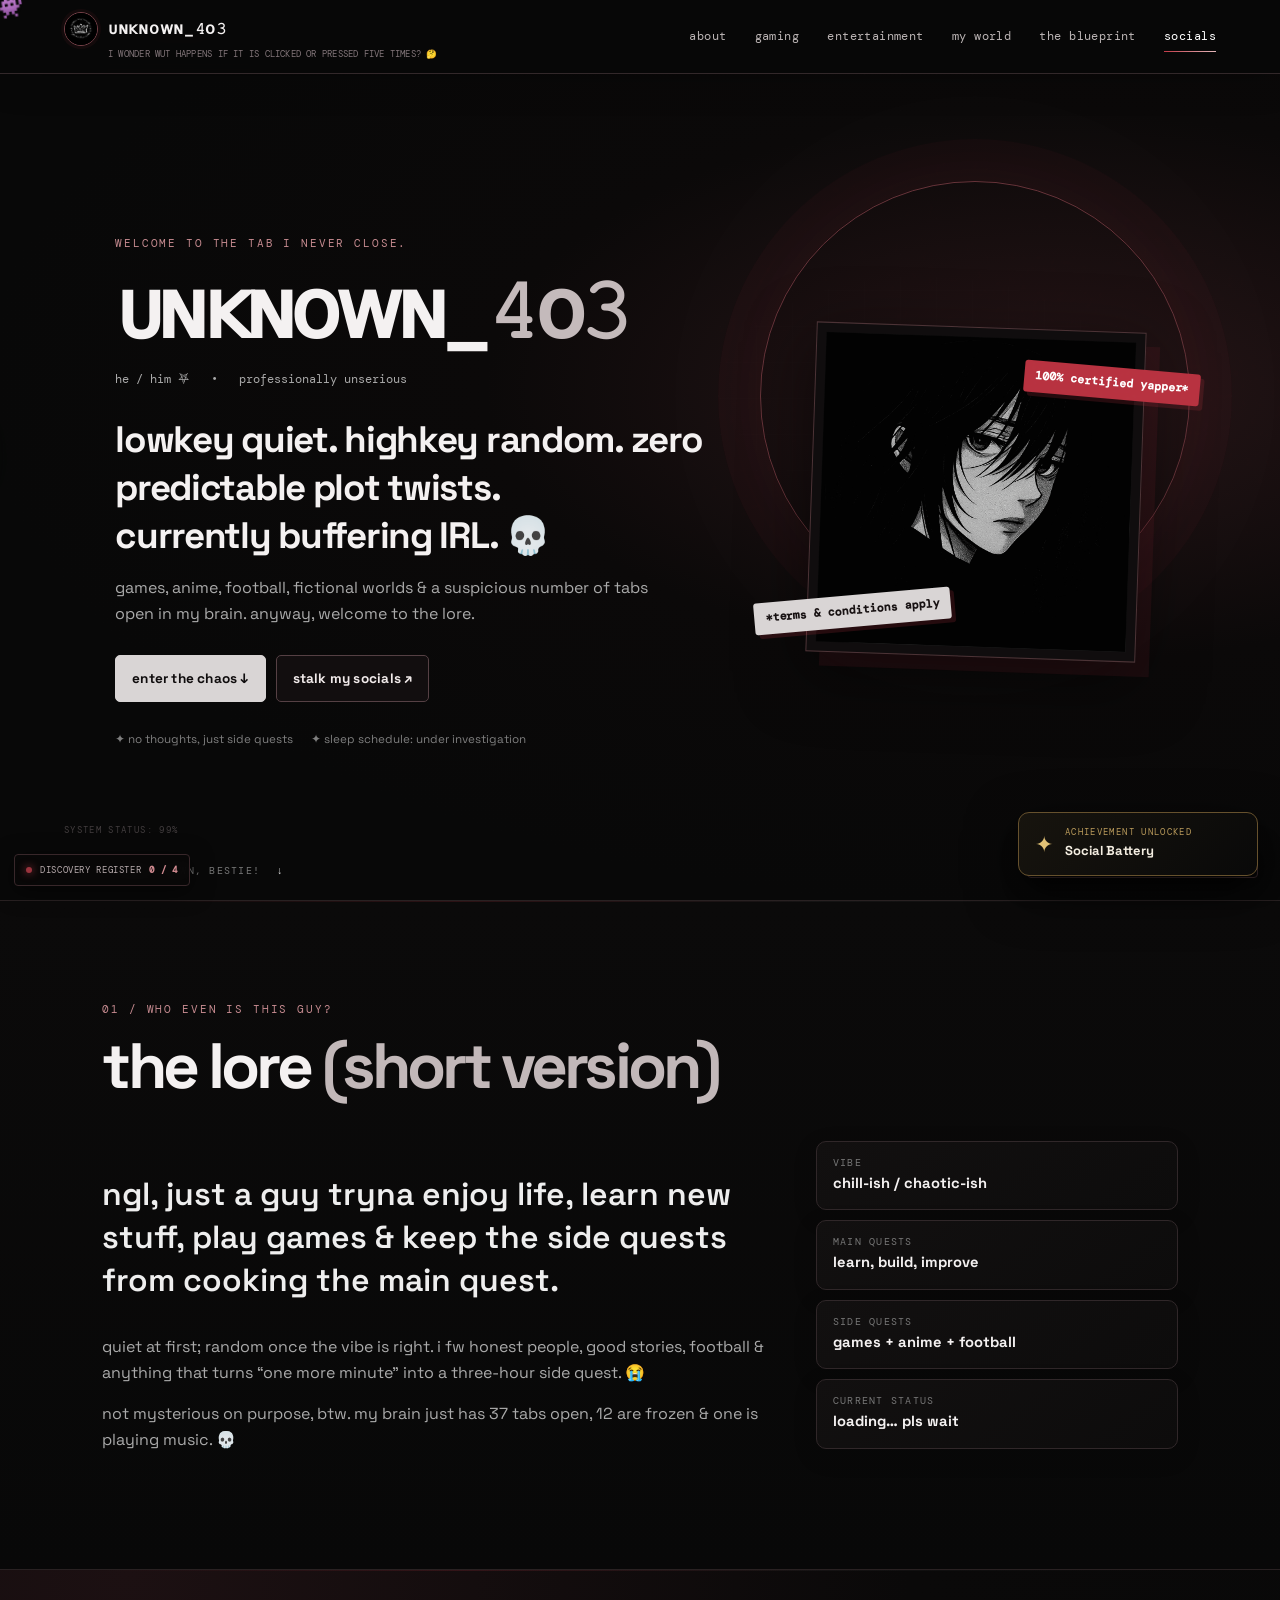
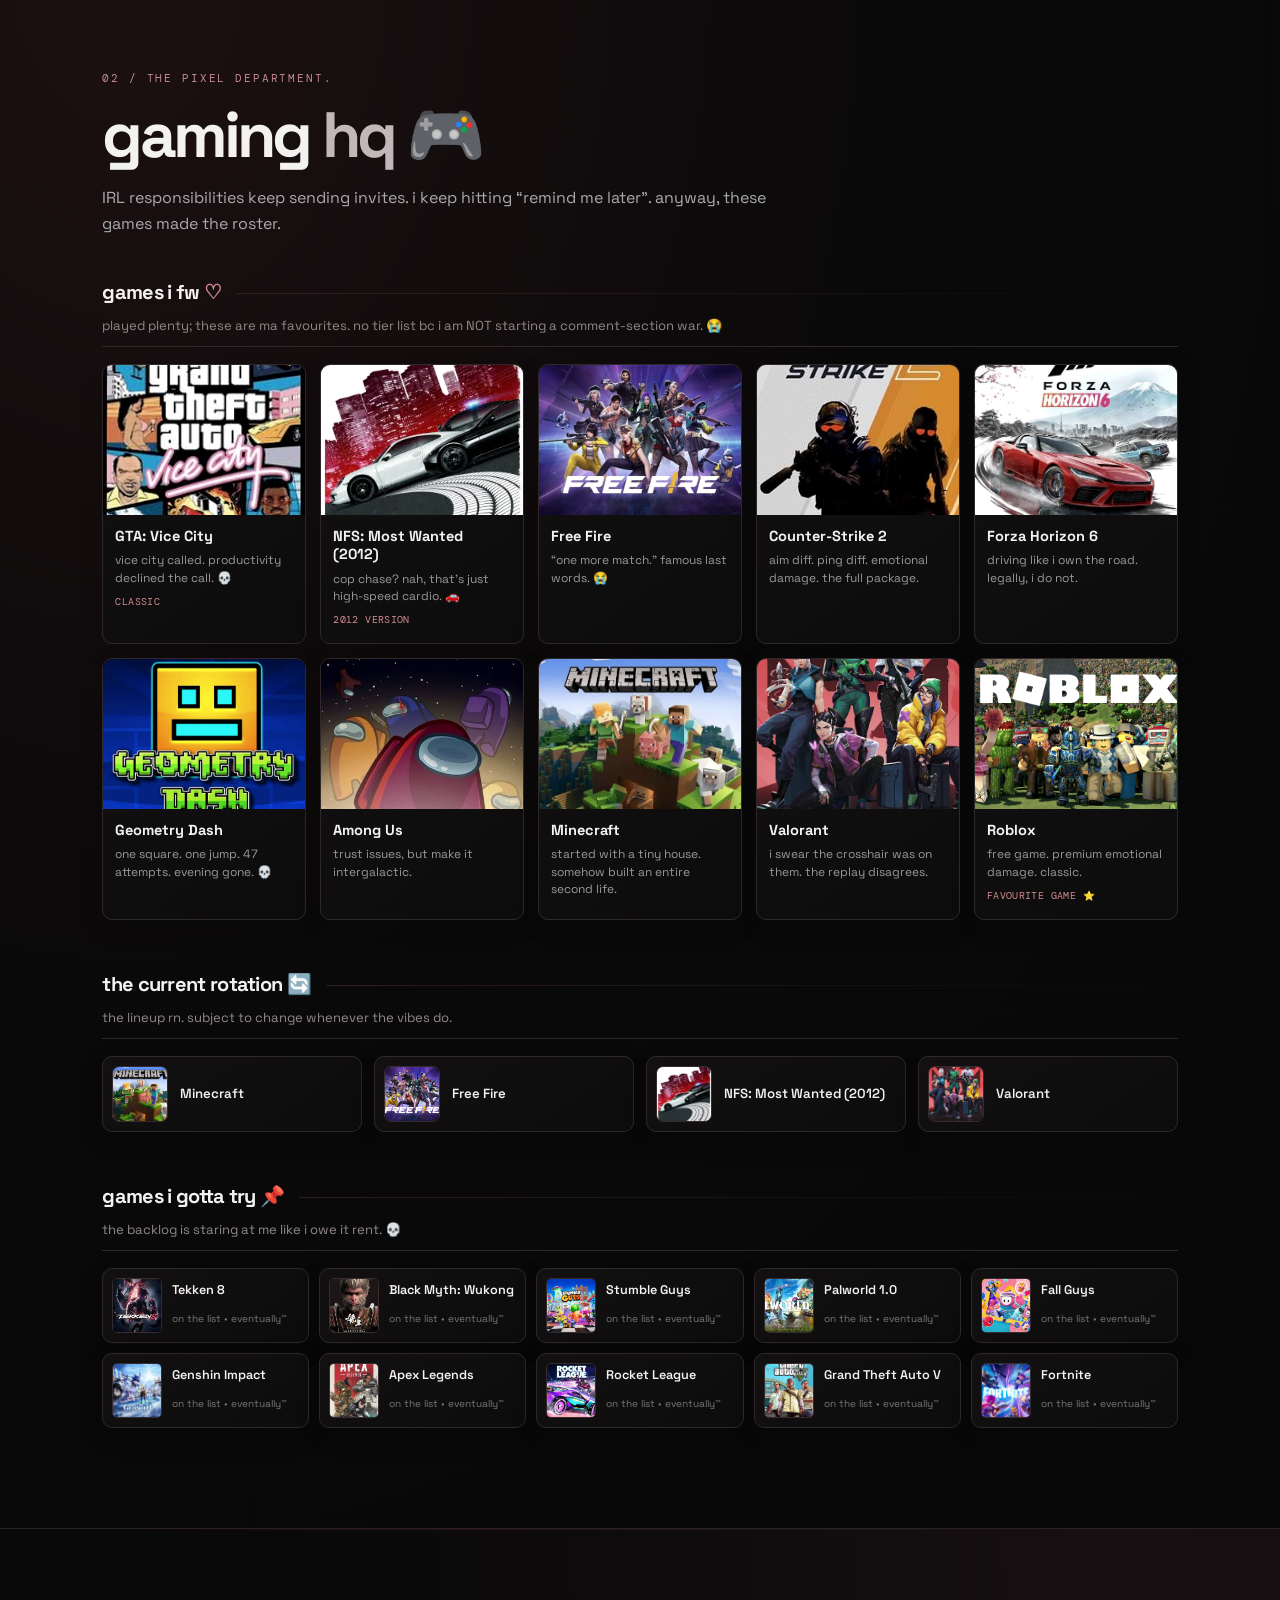
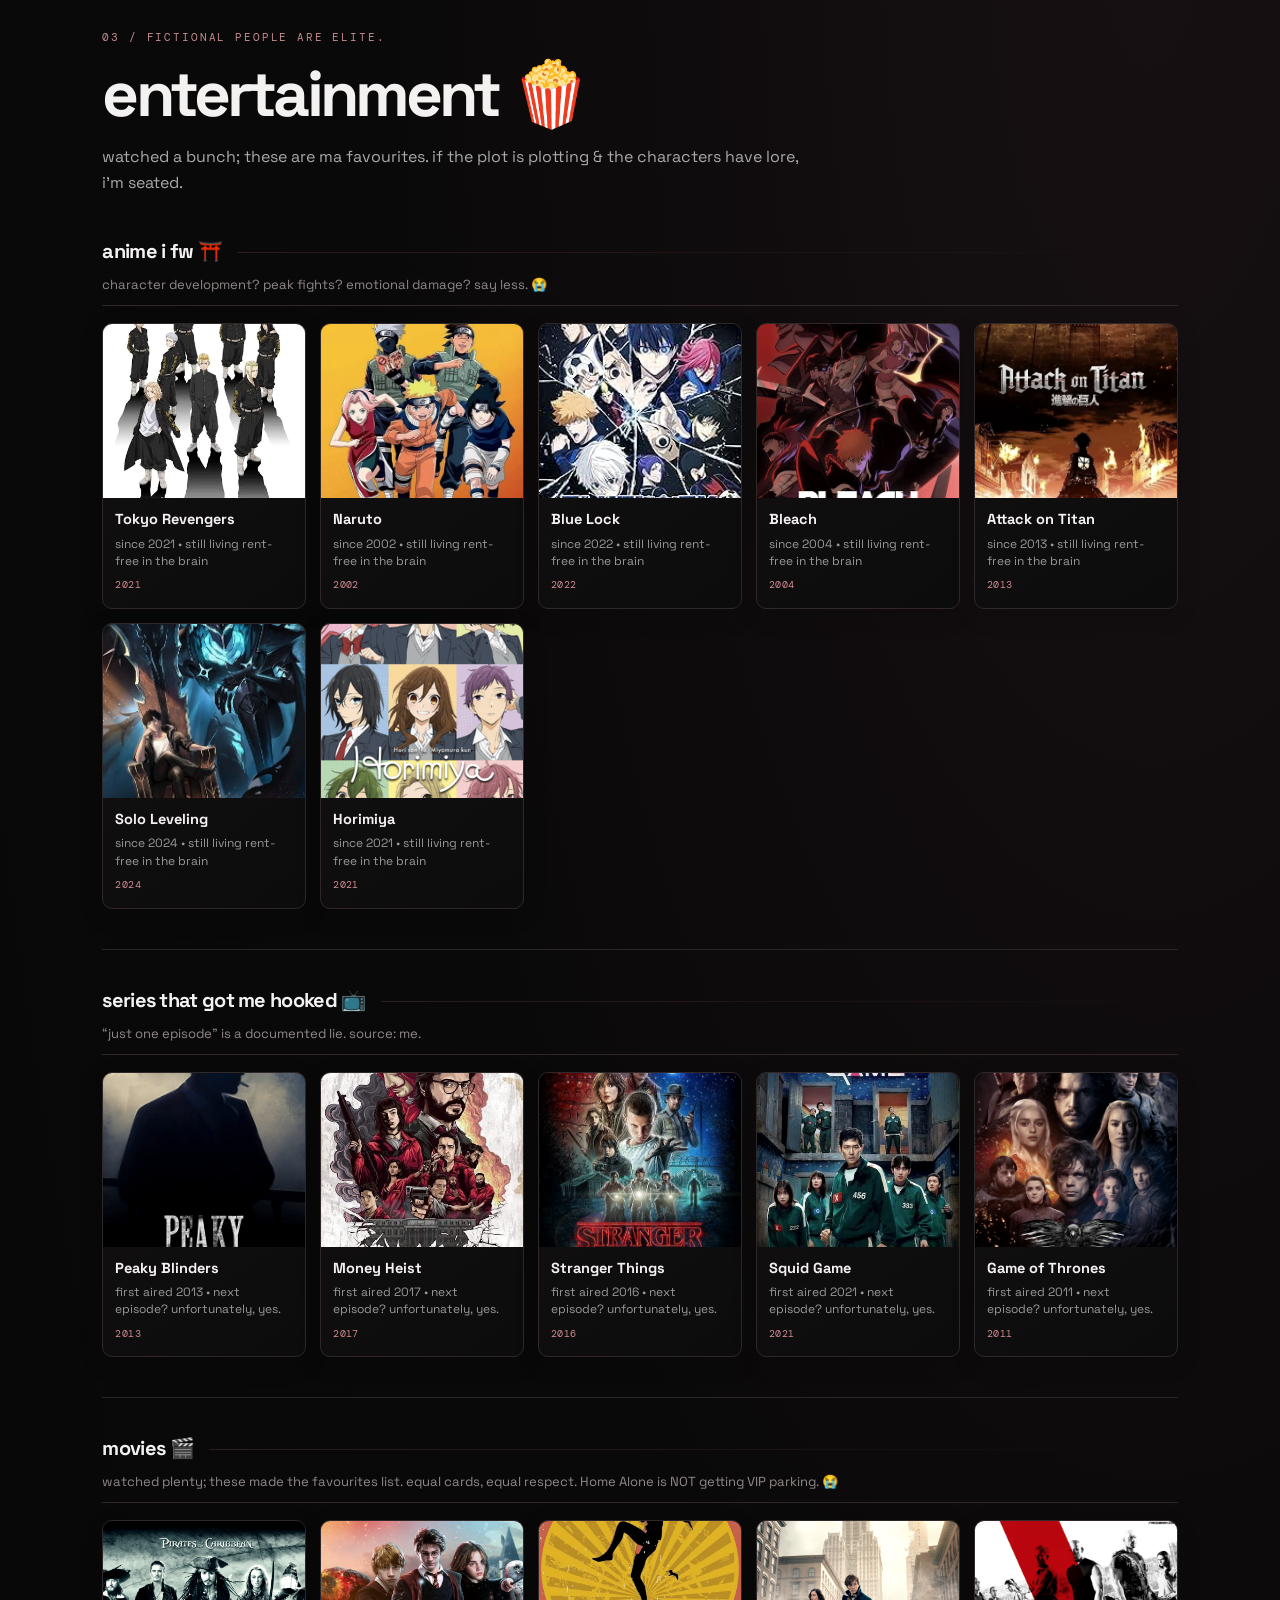
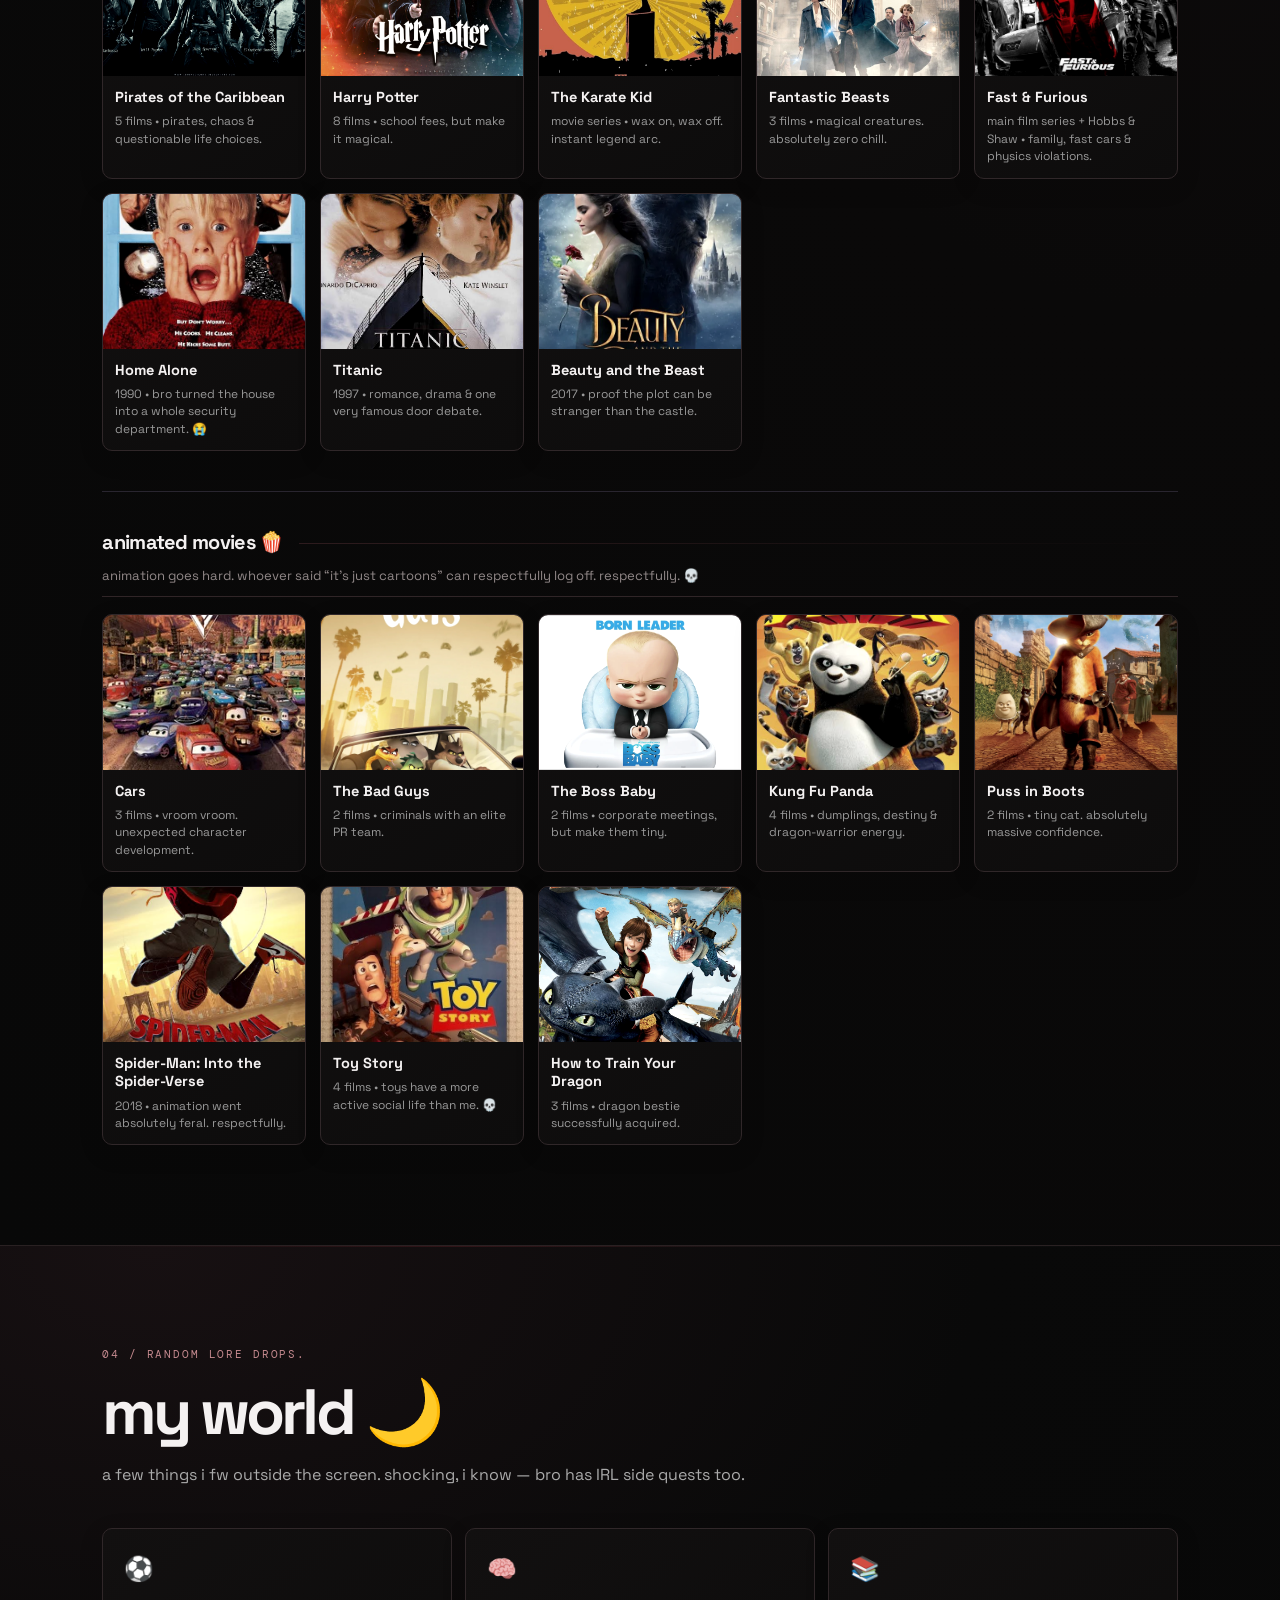
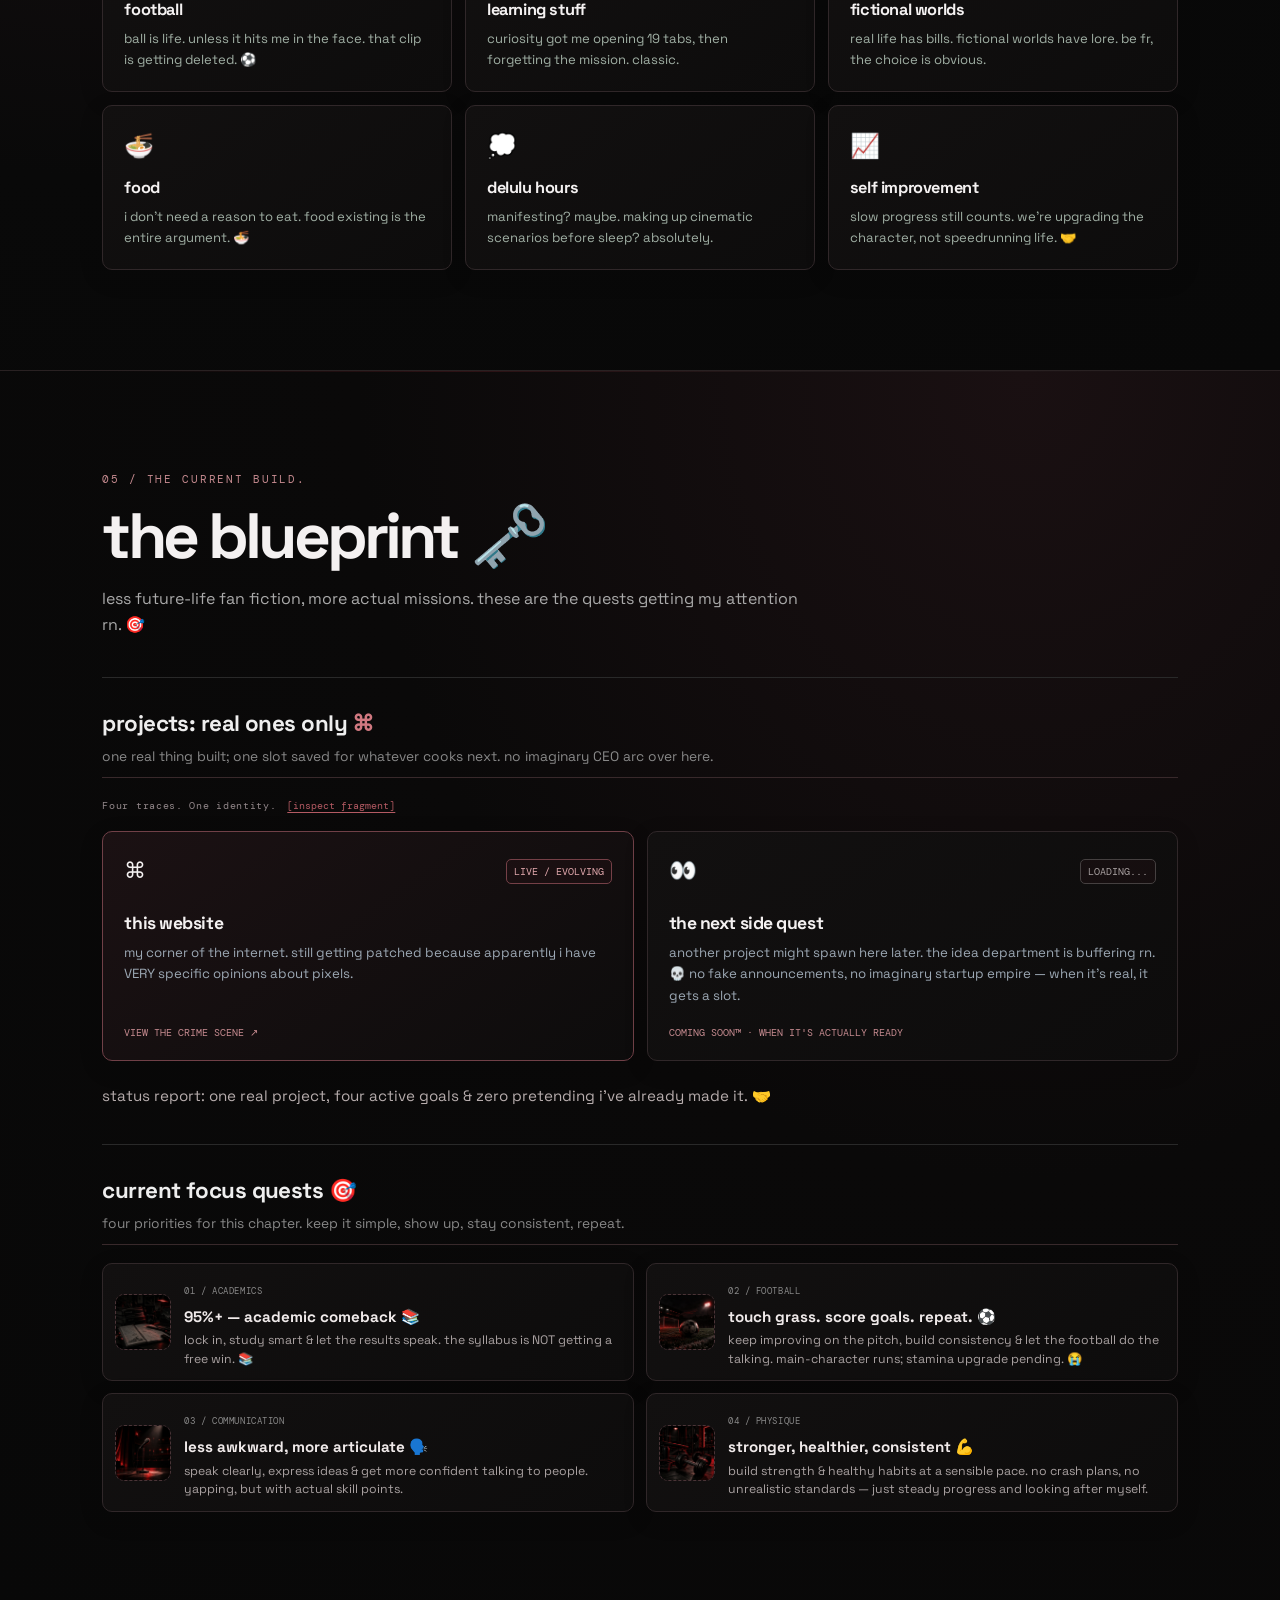
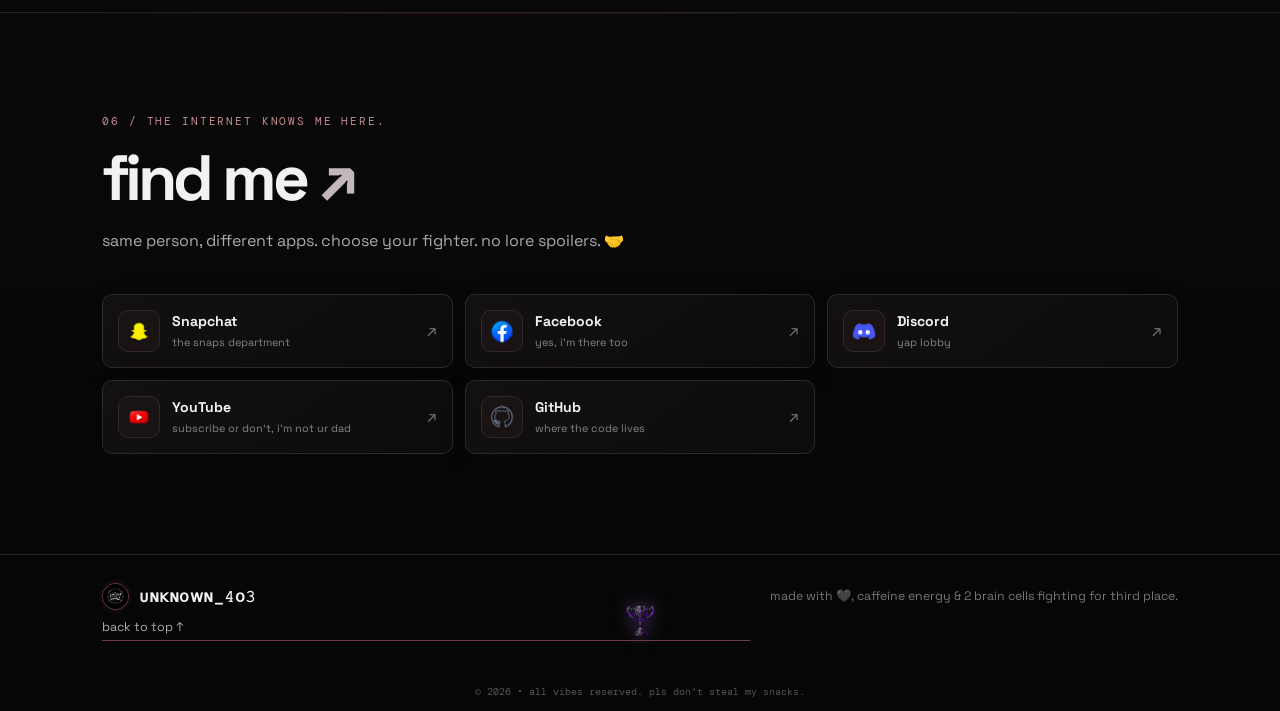
==== commit da0adbe5: "Upgrade website with AFTERHOURS and floating headphone interface Updated homepage integration, music" ====
--- a/index.html
+++ b/index.html
@@ -1,16 +1,6 @@
 <!doctype html><html lang="en"><head><meta charset="utf-8"><meta name="viewport" content="width=device-width, initial-scale=1"><meta name="theme-color" content="#080808"><meta name="description" content="The chaotic little corner of the internet belonging to unknown403."><title>ᴜɴᴋɴᴏᴡɴ_𝟺ᴏ𝟹 — my little corner of the internet</title><link rel="icon" href="assets/icons/favicon.svg"><link rel="stylesheet" href="styles.css"></head><body><div class="custom-cursor" id="customCursor" aria-hidden="true">👾</div><div class="scroll-progress" id="progress"></div><header class="topbar"><div class="brand-stack"><a class="brand" href="#home"><img src="assets/profile/crown-logo.jpg" alt="Crown logo"><span>ᴜɴᴋɴᴏᴡɴ_𝟺ᴏ𝟹</span></a><p class="profile-five-clue" tabindex="0">I WONDER WUT HAPPENS IF IT IS CLICKED OR PRESSED FIVE TIMES? 🤔</p></div><button class="menu-toggle" id="menuToggle" type="button" aria-label="Toggle navigation" aria-controls="nav" aria-expanded="false">☰</button><nav id="nav"><a href="#about">about</a><a href="#gaming">gaming</a><a href="#entertainment">entertainment</a><a href="#world">my world</a><a href="#projects">the blueprint</a><a href="#socials">socials</a></nav></header><main>
 <section class="hero" id="home"><div class="hero-glow"></div><div class="hero-text"><p class="eyebrow">WELCOME TO THE TAB I NEVER CLOSE.</p><div class="profile-lockup"><div class="profile-lockup-copy"><h1>ᴜɴᴋɴᴏᴡɴ_<span>𝟺ᴏ𝟹</span></h1></div></div><p class="pronouns">he / him ⛧ &nbsp; • &nbsp; professionally unserious</p><p class="hero-line">lowkey quiet. highkey random. zero predictable plot twists.<br>currently buffering IRL. 💀</p><p class="hero-desc">games, anime, football, fictional worlds & a suspicious number of tabs open in my brain. anyway, welcome to the lore.</p><div class="hero-actions"><a class="btn primary" href="#gaming">enter the chaos ↓</a><a class="btn secondary" href="#socials">stalk my socials ↗</a></div><div class="hero-mini"><span>✦ no thoughts, just side quests</span><span>✦ sleep schedule: under investigation</span></div></div><div class="hero-portrait"><div class="portrait-frame"><img src="assets/profile/profile-picture.png" alt="My black and white anime profile picture"></div><div class="floating-note note-one">100% certified yapper*</div><div class="floating-note note-two">*terms & conditions apply</div></div><div class="egg-home-clue" data-egg-home-clue aria-hidden="true">SYSTEM STATUS: 99%</div><div class="hero-bottom">SCROLL DOWN, BESTIE! <span>↓</span></div>
-<div class="afterhours-entry" id="afterhoursEntry">
-  <button class="afterhours-headphone-tab" id="afterhoursTab" type="button" aria-label="Open AFTERHOURS preview" aria-expanded="false" aria-controls="afterhoursPreview">
-    <span class="afterhours-headphone-icon" aria-hidden="true"><span class="headphone-icon-placeholder">♫</span></span>
-    <span class="afterhours-tab-label">AFTERHOURS</span>
-  </button>
-  <div class="afterhours-preview" id="afterhoursPreview" hidden>
-    <div class="afterhours-preview-art" aria-label="Preview image placeholder"><span>PREVIEW IMAGE SLOT</span></div>
-    <div class="afterhours-preview-intro"><span class="afterhours-preview-kicker">UNOFFICIAL NIGHT SHIFT // 403</span><strong>oh, you're still awake?</strong><p>excellent. the sleep schedule has left the group chat. let's fix the soundtrack, not the bedtime. 💀</p></div>
-    <a class="afterhours-preview-card" href="afterhours.html"><span class="afterhours-preview-card-kicker">YOUR NEXT SIDE QUEST</span><strong>ENTER AFTERHOURS <b>↗</b></strong><span>16 empty slots. immaculate potential. zero skips (eventually).</span></a>
-  </div>
-</div>
+
 </section>
 <section class="section about" id="about"><div class="section-head"><p class="eyebrow">01 / WHO EVEN IS THIS GUY?</p><h2>the lore <span>(short version)</span></h2></div><div class="about-grid"><div class="about-main"><p class="big-copy">ngl, just a guy tryna enjoy life, learn new stuff, play games & keep the side quests from cooking the main quest.</p><p>quiet at first; random once the vibe is right. i fw honest people, good stories, football & anything that turns “one more minute” into a three-hour side quest. 😭</p><p>not mysterious on purpose, btw. my brain just has 37 tabs open, 12 are frozen & one is playing music. 💀</p></div><div class="fact-stack"><div class="fact"><span>vibe</span><b>chill-ish / chaotic-ish</b></div><div class="fact"><span>main quests</span><b>learn, build, improve</b></div><div class="fact"><span>side quests</span><b>games + anime + football</b></div><div class="fact"><span>current status</span><b>loading… pls wait</b></div></div></div></section>
 <section class="section gaming" id="gaming"><div class="section-head"><p class="eyebrow">02 / THE PIXEL DEPARTMENT.</p><h2>gaming <span>hq 🎮</span></h2><p class="section-intro">IRL responsibilities keep sending invites. i keep hitting “remind me later”. anyway, these games made the roster.</p></div><div class="subhead"><h3>games i fw <span>♡</span></h3><p>played plenty; these are ma favourites. no tier list bc i am NOT starting a comment-section war. 😭</p></div><div class="media-grid game-grid"><article class="media-card"><div class="poster-wrap"><img loading="lazy" src="assets/games/gta-vice-city.jfif" alt="GTA: Vice City artwork" onerror="this.closest('.media-card').classList.add('no-image')"><span class="poster-fallback">GTA: Vice City</span></div><div class="card-copy"><h3>GTA: Vice City</h3><p>vice city called. productivity declined the call. 💀</p><span class="tag">CLASSIC</span></div></article><article class="media-card"><div class="poster-wrap"><img loading="lazy" src="assets/games/nfs-most-wanted-2012.jfif" alt="NFS: Most Wanted (2012) artwork" onerror="this.closest('.media-card').classList.add('no-image')"><span class="poster-fallback">NFS: Most Wanted (2012)</span></div><div class="card-copy"><h3>NFS: Most Wanted (2012)</h3><p>cop chase? nah, that’s just high-speed cardio. 🚗</p><span class="tag">2012 VERSION</span></div></article><article class="media-card"><div class="poster-wrap"><img loading="lazy" src="assets/games/free-fire.jfif" alt="Free Fire artwork" onerror="this.closest('.media-card').classList.add('no-image')"><span class="poster-fallback">Free Fire</span></div><div class="card-copy"><h3>Free Fire</h3><p>“one more match.” famous last words. 😭</p></div></article><article class="media-card"><div class="poster-wrap"><img loading="lazy" src="assets/games/counter-strike-2.jfif" alt="Counter-Strike 2 artwork" onerror="this.closest('.media-card').classList.add('no-image')"><span class="poster-fallback">Counter-Strike 2</span></div><div class="card-copy"><h3>Counter-Strike 2</h3><p>aim diff. ping diff. emotional damage. the full package.</p></div></article><article class="media-card"><div class="poster-wrap"><img loading="lazy" src="assets/games/forza-horizon-6.jfif" alt="Forza Horizon 6 artwork" onerror="this.closest('.media-card').classList.add('no-image')"><span class="poster-fallback">Forza Horizon 6</span></div><div class="card-copy"><h3>Forza Horizon 6</h3><p>driving like i own the road. legally, i do not.</p></div></article><article class="media-card"><div class="poster-wrap"><img loading="lazy" src="assets/games/geometry-dash.jfif" alt="Geometry Dash artwork" onerror="this.closest('.media-card').classList.add('no-image')"><span class="poster-fallback">Geometry Dash</span></div><div class="card-copy"><h3>Geometry Dash</h3><p>one square. one jump. 47 attempts. evening gone. 💀</p></div></article><article class="media-card"><div class="poster-wrap"><img loading="lazy" src="assets/games/among-us.jfif" alt="Among Us artwork" onerror="this.closest('.media-card').classList.add('no-image')"><span class="poster-fallback">Among Us</span></div><div class="card-copy"><h3>Among Us</h3><p>trust issues, but make it intergalactic.</p></div></article><article class="media-card"><div class="poster-wrap"><img loading="lazy" src="assets/games/minecraft.jfif" alt="Minecraft artwork" onerror="this.closest('.media-card').classList.add('no-image')"><span class="poster-fallback">Minecraft</span></div><div class="card-copy"><h3>Minecraft</h3><p>started with a tiny house. somehow built an entire second life.</p></div></article><article class="media-card"><div class="poster-wrap"><img loading="lazy" src="assets/games/valorant.jfif" alt="Valorant artwork" onerror="this.closest('.media-card').classList.add('no-image')"><span class="poster-fallback">Valorant</span></div><div class="card-copy"><h3>Valorant</h3><p>i swear the crosshair was on them. the replay disagrees.</p></div></article><article class="media-card"><div class="poster-wrap"><img loading="lazy" src="assets/games/roblox.jfif" alt="Roblox artwork" onerror="this.closest('.media-card').classList.add('no-image')"><span class="poster-fallback">Roblox</span></div><div class="card-copy"><h3>Roblox</h3><p>free game. premium emotional damage. classic.</p><span class="tag">FAVOURITE GAME ⭐</span></div></article></div><div class="subhead rotation-head"><h3>the current rotation <span>🔄</span></h3><p>the lineup rn. subject to change whenever the vibes do.</p></div><div class="rotation-grid"><div class="rotation-item"><img loading="lazy" src="assets/games/minecraft.jfif" alt="Minecraft"><span>Minecraft</span></div><div class="rotation-item"><img loading="lazy" src="assets/games/free-fire.jfif" alt="Free Fire"><span>Free Fire</span></div><div class="rotation-item"><img loading="lazy" src="assets/games/nfs-most-wanted-2012.jfif" alt="NFS: Most Wanted (2012)"><span>NFS: Most Wanted (2012)</span></div><div class="rotation-item"><img loading="lazy" src="assets/games/valorant.jfif" alt="Valorant"><span>Valorant</span></div></div><div class="subhead wishlist-head"><h3>games i gotta try <span>📌</span></h3><p>the backlog is staring at me like i owe it rent. 💀</p></div><div class="wishlist-grid"><div class="wish-item"><img loading="lazy" src="assets/games/tekken-8.jfif" alt="Tekken 8"><span>Tekken 8</span><small>on the list • eventually™</small></div><div class="wish-item"><img loading="lazy" src="assets/games/black-myth-wukong.jfif" alt="Black Myth: Wukong"><span>Black Myth: Wukong</span><small>on the list • eventually™</small></div><div class="wish-item"><img loading="lazy" src="assets/games/stumble-guys.jfif" alt="Stumble Guys"><span>Stumble Guys</span><small>on the list • eventually™</small></div><div class="wish-item"><img loading="lazy" src="assets/games/palworld-1-0.jfif" alt="Palworld 1.0"><span>Palworld 1.0</span><small>on the list • eventually™</small></div><div class="wish-item"><img loading="lazy" src="assets/games/fall-guys.jfif" alt="Fall Guys"><span>Fall Guys</span><small>on the list • eventually™</small></div><div class="wish-item"><img loading="lazy" src="assets/games/genshin-impact.jfif" alt="Genshin Impact"><span>Genshin Impact</span><small>on the list • eventually™</small></div><div class="wish-item"><img loading="lazy" src="assets/games/apex-legends.jfif" alt="Apex Legends"><span>Apex Legends</span><small>on the list • eventually™</small></div><div class="wish-item"><img loading="lazy" src="assets/games/rocket-league.jfif" alt="Rocket League"><span>Rocket League</span><small>on the list • eventually™</small></div><div class="wish-item"><img loading="lazy" src="assets/games/gta-v.jfif" alt="Grand Theft Auto V"><span>Grand Theft Auto V</span><small>on the list • eventually™</small></div><div class="wish-item"><img loading="lazy" src="assets/games/fortnite.jfif" alt="Fortnite"><span>Fortnite</span><small>on the list • eventually™</small></div></div></section>
@@ -18,4 +8,24 @@
 <section class="section my-world" id="world"><div class="section-head"><p class="eyebrow">04 / RANDOM LORE DROPS.</p><h2>my world <span>🌙</span></h2><p class="section-intro">a few things i fw outside the screen. shocking, i know — bro has IRL side quests too.</p></div><div class="interest-grid"><article><span>⚽</span><h3>football</h3><p>ball is life. unless it hits me in the face. that clip is getting deleted. ⚽</p></article><article><span>🧠</span><h3>learning stuff</h3><p>curiosity got me opening 19 tabs, then forgetting the mission. classic.</p></article><article><span>📚</span><h3>fictional worlds</h3><p>real life has bills. fictional worlds have lore. be fr, the choice is obvious.</p></article><article><span>🍜</span><h3>food</h3><p>i don’t need a reason to eat. food existing is the entire argument. 🍜</p></article><article><span>💭</span><h3>delulu hours</h3><p>manifesting? maybe. making up cinematic scenarios before sleep? absolutely.</p></article><article><span>📈</span><h3>self improvement</h3><p>slow progress still counts. we’re upgrading the character, not speedrunning life. 🤝</p></article></div></section>
 <section class="section projects blueprint" id="projects"><div class="section-head"><p class="eyebrow">05 / THE CURRENT BUILD.</p><h2>the blueprint <span>🗝️</span></h2><p class="section-intro">less future-life fan fiction, more actual missions. these are the quests getting my attention rn. 🎯</p></div><div class="blueprint-subhead"><h3>projects: real ones only <span>⌘</span></h3><p>one real thing built; one slot saved for whatever cooks next. no imaginary CEO arc over here.</p></div><p class="egg-project-clue">Four traces. One identity. <button type="button" data-egg-fragment aria-label="Inspect the final fragment">[inspect fragment]</button></p><div class="project-grid"><article class="project-card current"><div class="project-top"><span class="project-icon">⌘</span><span class="status">LIVE / EVOLVING</span></div><h3>this website</h3><p>my corner of the internet. still getting patched because apparently i have VERY specific opinions about pixels.</p><a class="project-foot" href="https://unkn0wn4o3.github.io/" target="_blank" rel="noopener noreferrer">VIEW THE CRIME SCENE ↗</a></article><article class="project-card upcoming"><div class="project-top"><span class="project-icon">👀</span><span class="status muted">LOADING...</span></div><h3>the next side quest</h3><p>another project might spawn here later. the idea department is buffering rn. 💀 no fake announcements, no imaginary startup empire — when it’s real, it gets a slot.</p><span class="project-foot">COMING SOON™ · WHEN IT'S ACTUALLY READY</span></article></div><p class="goals-line">status report: one real project, four active goals & zero pretending i’ve already made it. 🤝</p><div class="blueprint-subhead"><h3>current focus quests <span>🎯</span></h3><p>four priorities for this chapter. keep it simple, show up, stay consistent, repeat.</p></div><div class="ambition-grid current-goals"><article class="ambition-card blueprint-card"><div class="blueprint-image"><img src="assets/goals/academic-arc.webp" alt="Academic planning and study goals illustration" loading="lazy"></div><div class="blueprint-card-copy"><span class="ambition-index">01 / ACADEMICS</span><h3>95%+ — academic comeback 📚</h3><p>lock in, study smart & let the results speak. the syllabus is NOT getting a free win. 📚</p></div></article><article class="ambition-card blueprint-card"><div class="blueprint-image"><img src="assets/goals/football.webp" alt="Football training and improvement illustration" loading="lazy"></div><div class="blueprint-card-copy"><span class="ambition-index">02 / FOOTBALL</span><h3>touch grass. score goals. repeat. ⚽</h3><p>keep improving on the pitch, build consistency & let the football do the talking. main-character runs; stamina upgrade pending. 😭</p></div></article><article class="ambition-card blueprint-card"><div class="blueprint-image"><img src="assets/goals/communication.webp" alt="Communication and speaking skills illustration" loading="lazy"></div><div class="blueprint-card-copy"><span class="ambition-index">03 / COMMUNICATION</span><h3>less awkward, more articulate 🗣️</h3><p>speak clearly, express ideas & get more confident talking to people. yapping, but with actual skill points.</p></div></article><article class="ambition-card blueprint-card"><div class="blueprint-image"><img src="assets/goals/physique.webp" alt="Strength, fitness, and healthy habits illustration" loading="lazy"></div><div class="blueprint-card-copy"><span class="ambition-index">04 / PHYSIQUE</span><h3>stronger, healthier, consistent 💪</h3><p>build strength & healthy habits at a sensible pace. no crash plans, no unrealistic standards — just steady progress and looking after myself.</p></div></article></div></section>
 <section class="section socials" id="socials"><div class="section-head"><p class="eyebrow">06 / THE INTERNET KNOWS ME HERE.</p><h2>find me <span>↗</span></h2><p class="section-intro">same person, different apps. choose your fighter. no lore spoilers. 🤝</p></div><div class="social-grid"><a href="https://www.snapchat.com/add/unkn0wn_4o3" target="_blank" rel="noopener noreferrer"><span class="social-icon"><img src="assets/socials/snapchat.png" alt="Snapchat" loading="lazy"></span><span><b>Snapchat</b><small>the snaps department</small></span><i>↗</i></a><a href="https://www.facebook.com/profile.php?id=61594532040809" target="_blank" rel="noopener noreferrer"><span class="social-icon"><img src="assets/socials/facebook.png" alt="Facebook" loading="lazy"></span><span><b>Facebook</b><small>yes, i'm there too</small></span><i>↗</i></a><a href="https://discord.com/users/1483385678552236154" target="_blank" rel="noopener noreferrer"><span class="social-icon"><img src="assets/socials/discord.png" alt="Discord" loading="lazy"></span><span><b>Discord</b><small>yap lobby</small></span><i>↗</i></a><a href="https://www.youtube.com/@m3.unkn0wn.4o3" target="_blank" rel="noopener noreferrer"><span class="social-icon"><img src="assets/socials/youtube.png" alt="YouTube" loading="lazy"></span><span><b>YouTube</b><small>subscribe or don't, i'm not ur dad</small></span><i>↗</i></a><a href="https://github.com/unkn0wn4o3" target="_blank" rel="noopener noreferrer"><span class="social-icon"><img src="assets/socials/github.png" alt="GitHub" loading="lazy"></span><span><b>GitHub</b><small>where the code lives</small></span><i>↗</i></a></div></section>
-</main><footer><a href="#home" class="footer-brand"><img src="assets/profile/crown-logo.jpg" alt=""><span>ᴜɴᴋɴᴏᴡɴ_𝟺ᴏ𝟹</span></a><p>made with 🖤, caffeine energy & 2 brain cells fighting for third place.</p><a class="back-top" href="#home">back to top ↑</a><a class="achievement-launcher" href="achievements.html" aria-label="Open Achievements" title="Open Achievements"><img src="assets/achievements/trophy.png" alt=""><span>ACHIEVEMENTS</span></a><small>© <span id="year"></span> • all vibes reserved. pls don't steal my snacks.</small></footer><script src="script.js"></script><script src="achievements.js"></script></body></html>+</main>
+<div class="afterhours-entry" id="afterhoursEntry">
+  <button class="afterhours-headphone-tab" id="afterhoursTab" type="button" aria-label="Open AFTERHOURS preview" aria-expanded="false" aria-controls="afterhoursPreview">
+    <img class="afterhours-headphone-image" src="assets/afterhours/afterhours-headphones.png" alt="">
+    <span class="afterhours-tab-label">AFTERHOURS</span>
+  </button>
+  <div class="afterhours-preview" id="afterhoursPreview" hidden>
+    <img class="afterhours-preview-image" src="assets/afterhours/afterhours-preview.png" alt="Emerald headphones floating in a lush, neon-lit forest">
+    <div class="afterhours-preview-intro">
+      <span class="afterhours-preview-kicker">UNOFFICIAL NIGHT SHIFT // 403</span>
+      <strong>oh, you're still awake?</strong>
+      <p>respect. the sleep schedule has officially left the group chat. 💀 let's give those headphones a side quest.</p>
+    </div>
+    <a class="afterhours-preview-card" href="afterhours.html">
+      <span class="afterhours-preview-card-kicker">YOUR NEXT SIDE QUEST</span>
+      <strong>ENTER AFTERHOURS <b>↗</b></strong>
+      <span>good music, questionable bedtime decisions. the usual.</span>
+    </a>
+  </div>
+</div>
+<footer><a href="#home" class="footer-brand"><img src="assets/profile/crown-logo.jpg" alt=""><span>ᴜɴᴋɴᴏᴡɴ_𝟺ᴏ𝟹</span></a><p>made with 🖤, caffeine energy & 2 brain cells fighting for third place.</p><a class="back-top" href="#home">back to top ↑</a><a class="achievement-launcher" href="achievements.html" aria-label="Open Achievements" title="Open Achievements"><img src="assets/achievements/trophy.png" alt=""><span>ACHIEVEMENTS</span></a><small>© <span id="year"></span> • all vibes reserved. pls don't steal my snacks.</small></footer><script src="script.js"></script><script src="achievements.js"></script></body></html>
--- a/styles.css
+++ b/styles.css
@@ -911,3 +911,29 @@
 @media(max-width:760px){.afterhours-entry{top:50%;left:0;transform:translateY(-50%)}.afterhours-headphone-tab{height:58px;width:148px;min-width:148px;transform:translateX(-116px)}.afterhours-preview{left:43px;width:min(300px,calc(100vw - 60px));max-height:calc(100svh - 110px);overflow:auto}}
 @media(max-width:380px){.afterhours-preview{left:38px;width:calc(100vw - 48px)}}
 @media(prefers-reduced-motion:reduce){.afterhours-headphone-tab,.afterhours-preview-card{transition:none}.afterhours-preview{animation:none}}
+
+
+/* AFTERHOURS GLOBAL FLOATING HEADPHONE — shared across the entire homepage */
+.afterhours-entry{position:fixed!important;left:0!important;top:50%!important;bottom:auto!important;z-index:10020!important;display:flex!important;align-items:center!important;transform:translateY(-50%)!important;pointer-events:none!important}
+.afterhours-headphone-tab{pointer-events:auto!important;position:relative!important;display:flex!important;align-items:center!important;justify-content:flex-start!important;gap:8px!important;width:124px!important;min-width:124px!important;height:112px!important;padding:0 8px 0 0!important;flex-direction:row!important;overflow:visible!important;border:0!important;border-radius:0!important;background:transparent!important;box-shadow:none!important;color:#c1e5ce!important;cursor:pointer!important;transform:translateX(-76%)!important;transition:transform .32s cubic-bezier(.2,.8,.2,1),filter .3s ease!important}
+.afterhours-headphone-image{display:block!important;flex:0 0 86px!important;width:86px!important;height:86px!important;object-fit:contain!important;background:transparent!important;border:0!important;border-radius:0!important;box-shadow:none!important;filter:drop-shadow(0 3px 8px #000b) drop-shadow(0 0 8px #36d98a35)!important;transition:filter .3s ease,transform .3s ease!important}
+.afterhours-tab-label{display:block!important;max-width:0!important;overflow:hidden!important;opacity:0!important;white-space:nowrap!important;color:#b9e8c8!important;font:700 9px/1.2 'DM Mono',monospace!important;letter-spacing:.19em!important;text-shadow:0 0 12px #49bd7b70!important;transition:max-width .28s ease,opacity .2s ease!important}
+.afterhours-headphone-tab:hover,.afterhours-headphone-tab:focus-visible,.afterhours-entry:focus-within .afterhours-headphone-tab{transform:translateX(0)!important;background:transparent!important;border:0!important;box-shadow:none!important;outline:none!important}
+.afterhours-headphone-tab:hover .afterhours-headphone-image,.afterhours-headphone-tab:focus-visible .afterhours-headphone-image{filter:drop-shadow(0 4px 10px #000c) drop-shadow(0 0 15px #4de69a85)!important;transform:scale(1.035)!important}
+.afterhours-headphone-tab:hover .afterhours-tab-label,.afterhours-headphone-tab:focus-visible .afterhours-tab-label,.afterhours-entry:focus-within .afterhours-tab-label{max-width:110px!important;opacity:1!important}
+.afterhours-preview{pointer-events:auto!important;position:absolute!important;left:100px!important;top:50%!important;width:min(340px,calc(100vw - 120px))!important;max-height:calc(100svh - 30px)!important;overflow:auto!important;display:grid!important;grid-template-columns:1fr!important;gap:10px!important;padding:11px!important;border:1px dashed #77bd91!important;border-radius:13px!important;background:rgba(9,17,12,.97)!important;box-shadow:0 18px 55px #000c,0 0 25px #39b97920!important;backdrop-filter:blur(14px)!important;transform:translateY(-50%)!important;animation:afterhours-panel-in .24s ease both!important}
+.afterhours-preview[hidden]{display:none!important}
+.afterhours-preview-image{display:block;width:100%;height:142px;object-fit:cover;object-position:center 52%;border:1px solid #42684d;border-radius:8px}
+.afterhours-preview-intro{padding:3px 5px 5px;display:grid;gap:6px}
+.afterhours-preview-kicker,.afterhours-preview-card-kicker{color:#8bc69c;font:9px/1.4 'DM Mono',monospace;letter-spacing:.13em}
+.afterhours-preview-intro strong{color:#e2f2e6;font-size:16px;font-weight:800}
+.afterhours-preview-intro p{margin:0;color:#a8b9ad;font-size:11px;line-height:1.65}
+.afterhours-preview-card{display:grid;gap:7px;padding:13px;border:1px solid #42664c;border-radius:8px;background:linear-gradient(130deg,#1b3324,#101a13);color:#e2f2e6;text-decoration:none;transition:border-color .2s,transform .2s,box-shadow .2s}
+.afterhours-preview-card:hover,.afterhours-preview-card:focus-visible{border-color:#83c99a;transform:translateY(-2px);box-shadow:0 8px 22px #0007;outline:none}
+.afterhours-preview-card strong{font:800 13px/1.4 'DM Mono',monospace;letter-spacing:.08em;color:#d9f0df}
+.afterhours-preview-card strong b{color:#80c996}
+.afterhours-preview-card>span:last-child{font-size:10px;color:#9eafa2;line-height:1.5}
+@keyframes afterhours-panel-in{from{opacity:0;transform:translate(-8px,-50%) scale(.98)}to{opacity:1;transform:translate(0,-50%) scale(1)}}
+@media(max-width:760px){.afterhours-entry{top:50%!important;left:0!important;bottom:auto!important;transform:translateY(-50%)!important}.afterhours-headphone-tab{width:108px!important;min-width:108px!important;height:96px!important;transform:translateX(-76%)!important}.afterhours-headphone-image{width:74px!important;height:74px!important;flex-basis:74px!important}.afterhours-headphone-tab:hover,.afterhours-headphone-tab:focus-visible,.afterhours-entry:focus-within .afterhours-headphone-tab{transform:translateX(0)!important}.afterhours-preview{left:78px!important;width:min(310px,calc(100vw - 88px))!important}.afterhours-preview-image{height:118px}}
+@media(hover:none){.afterhours-headphone-tab{transform:translateX(-76%)!important}.afterhours-headphone-tab:focus-visible,.afterhours-headphone-tab:active{transform:translateX(0)!important}.afterhours-headphone-tab:focus-visible .afterhours-tab-label,.afterhours-headphone-tab:active .afterhours-tab-label{max-width:110px!important;opacity:1!important}}
+@media(prefers-reduced-motion:reduce){.afterhours-headphone-tab,.afterhours-headphone-image,.afterhours-tab-label,.afterhours-preview-card{transition:none!important}.afterhours-preview{animation:none!important}}
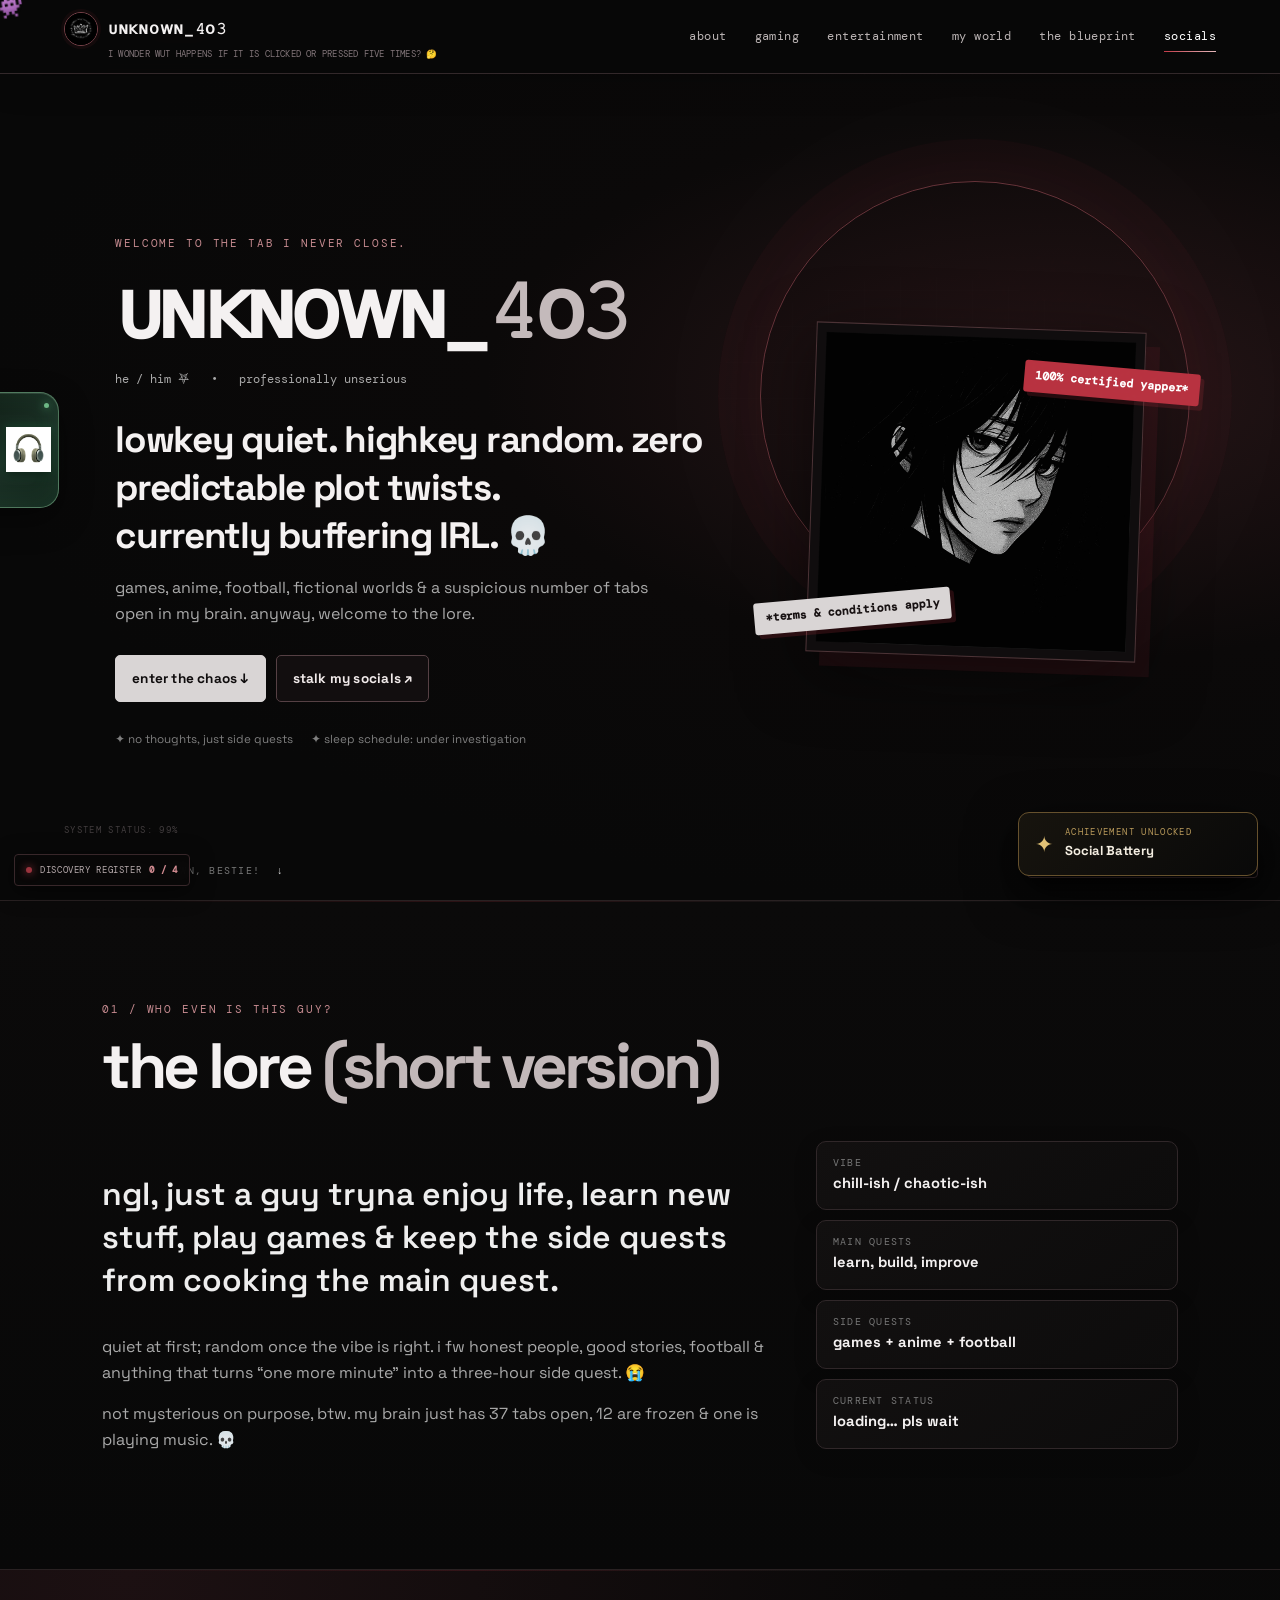
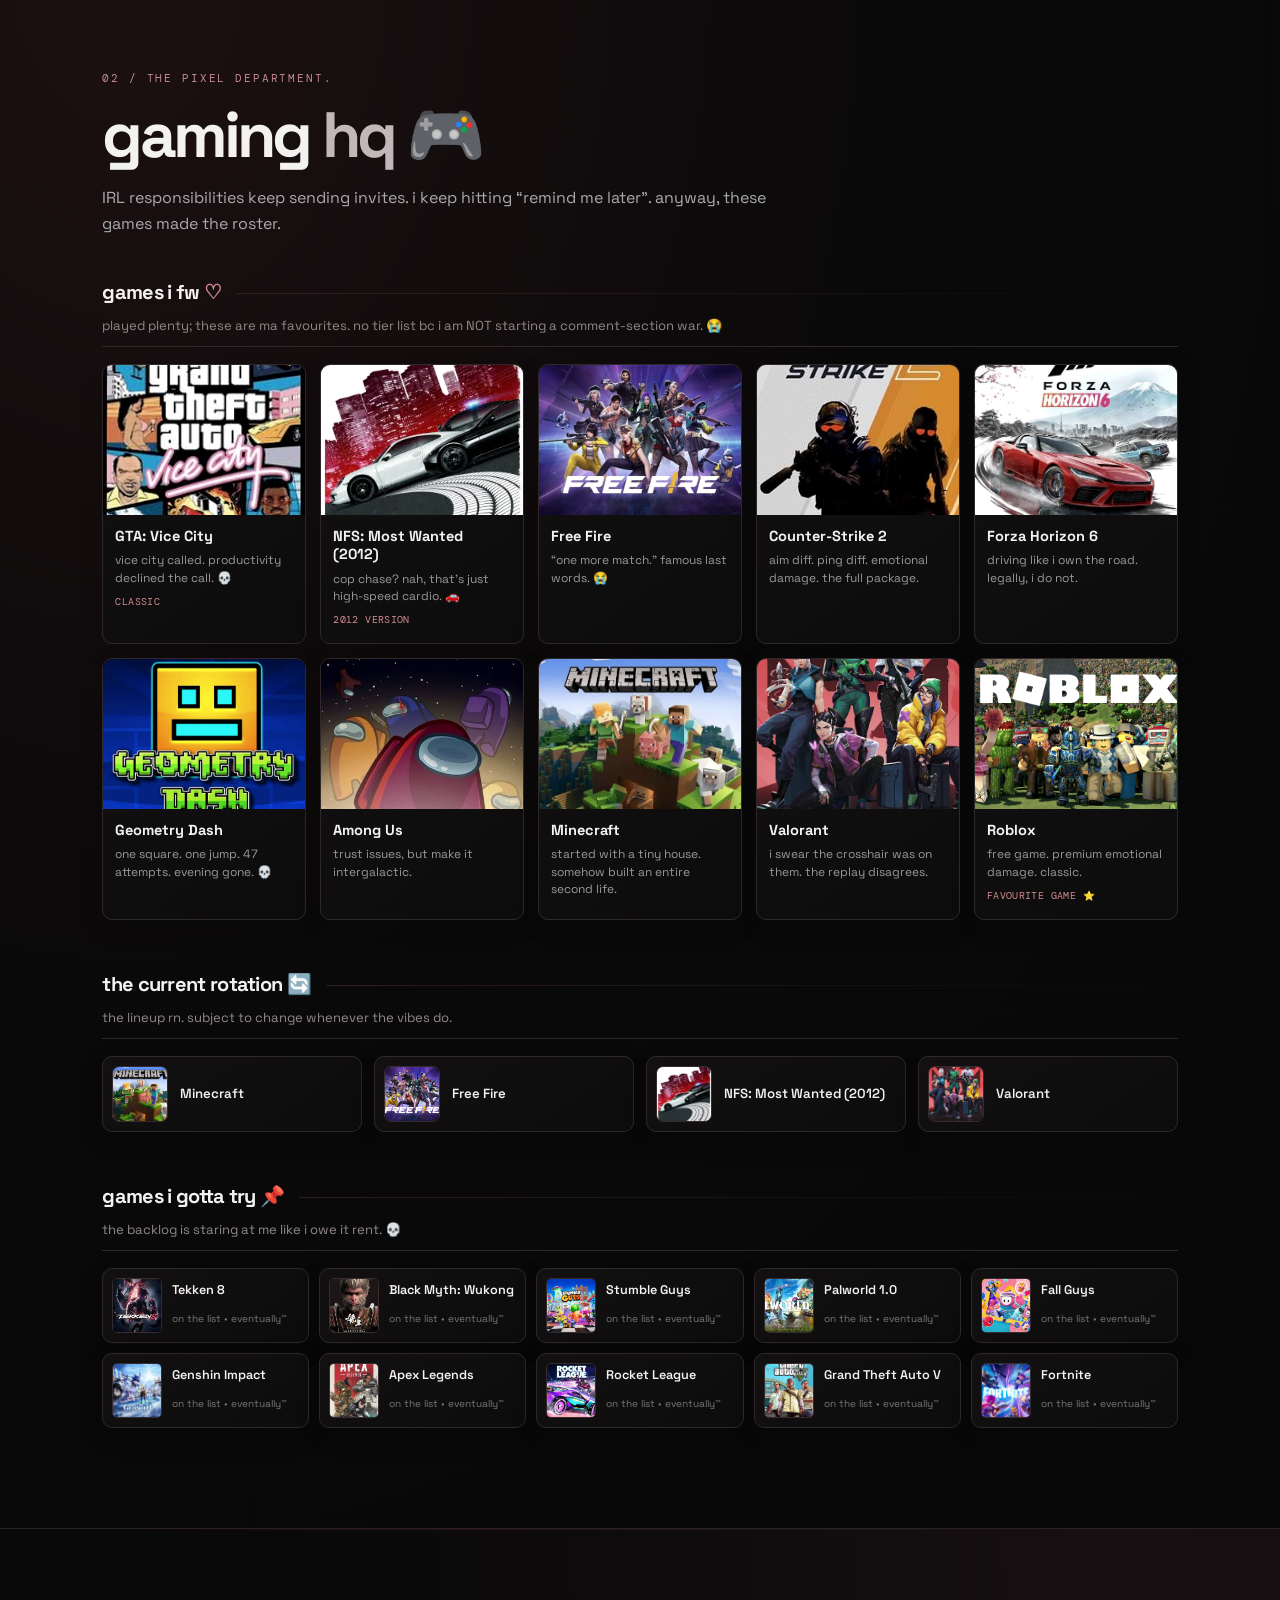
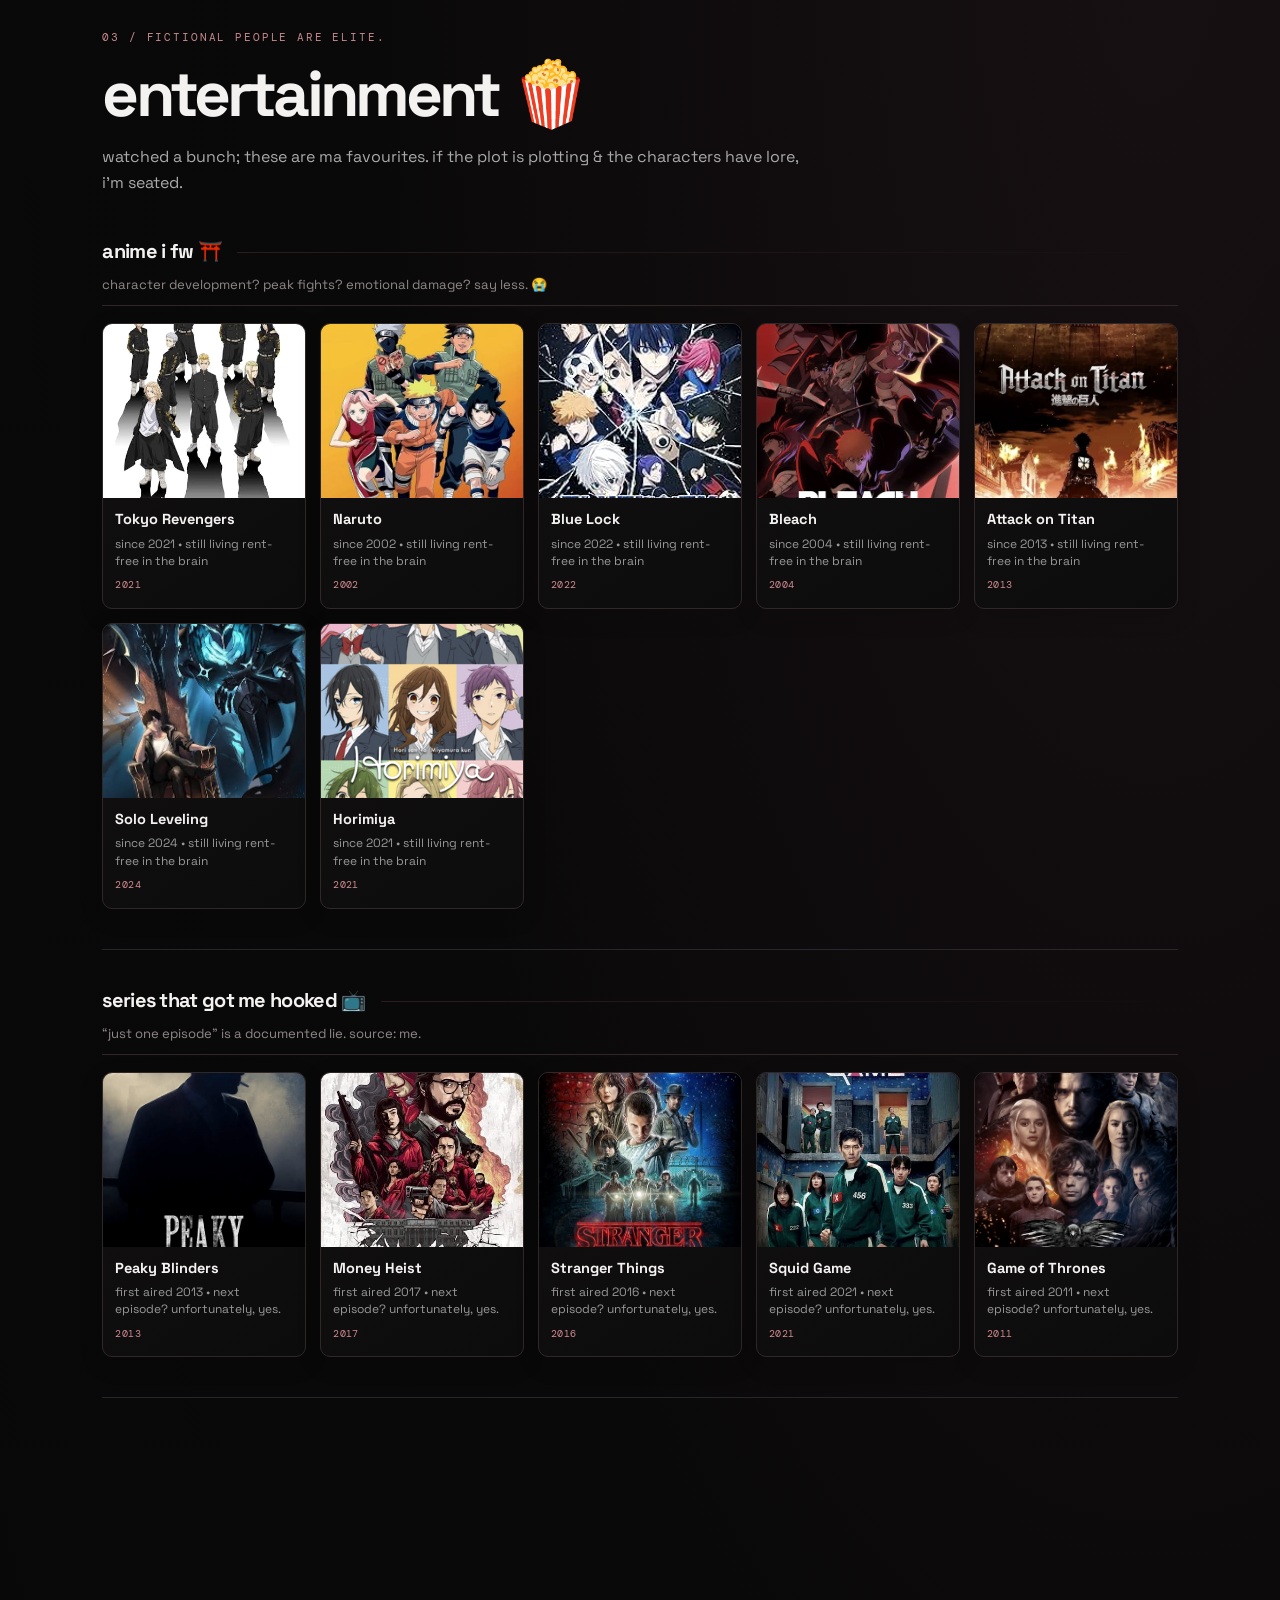
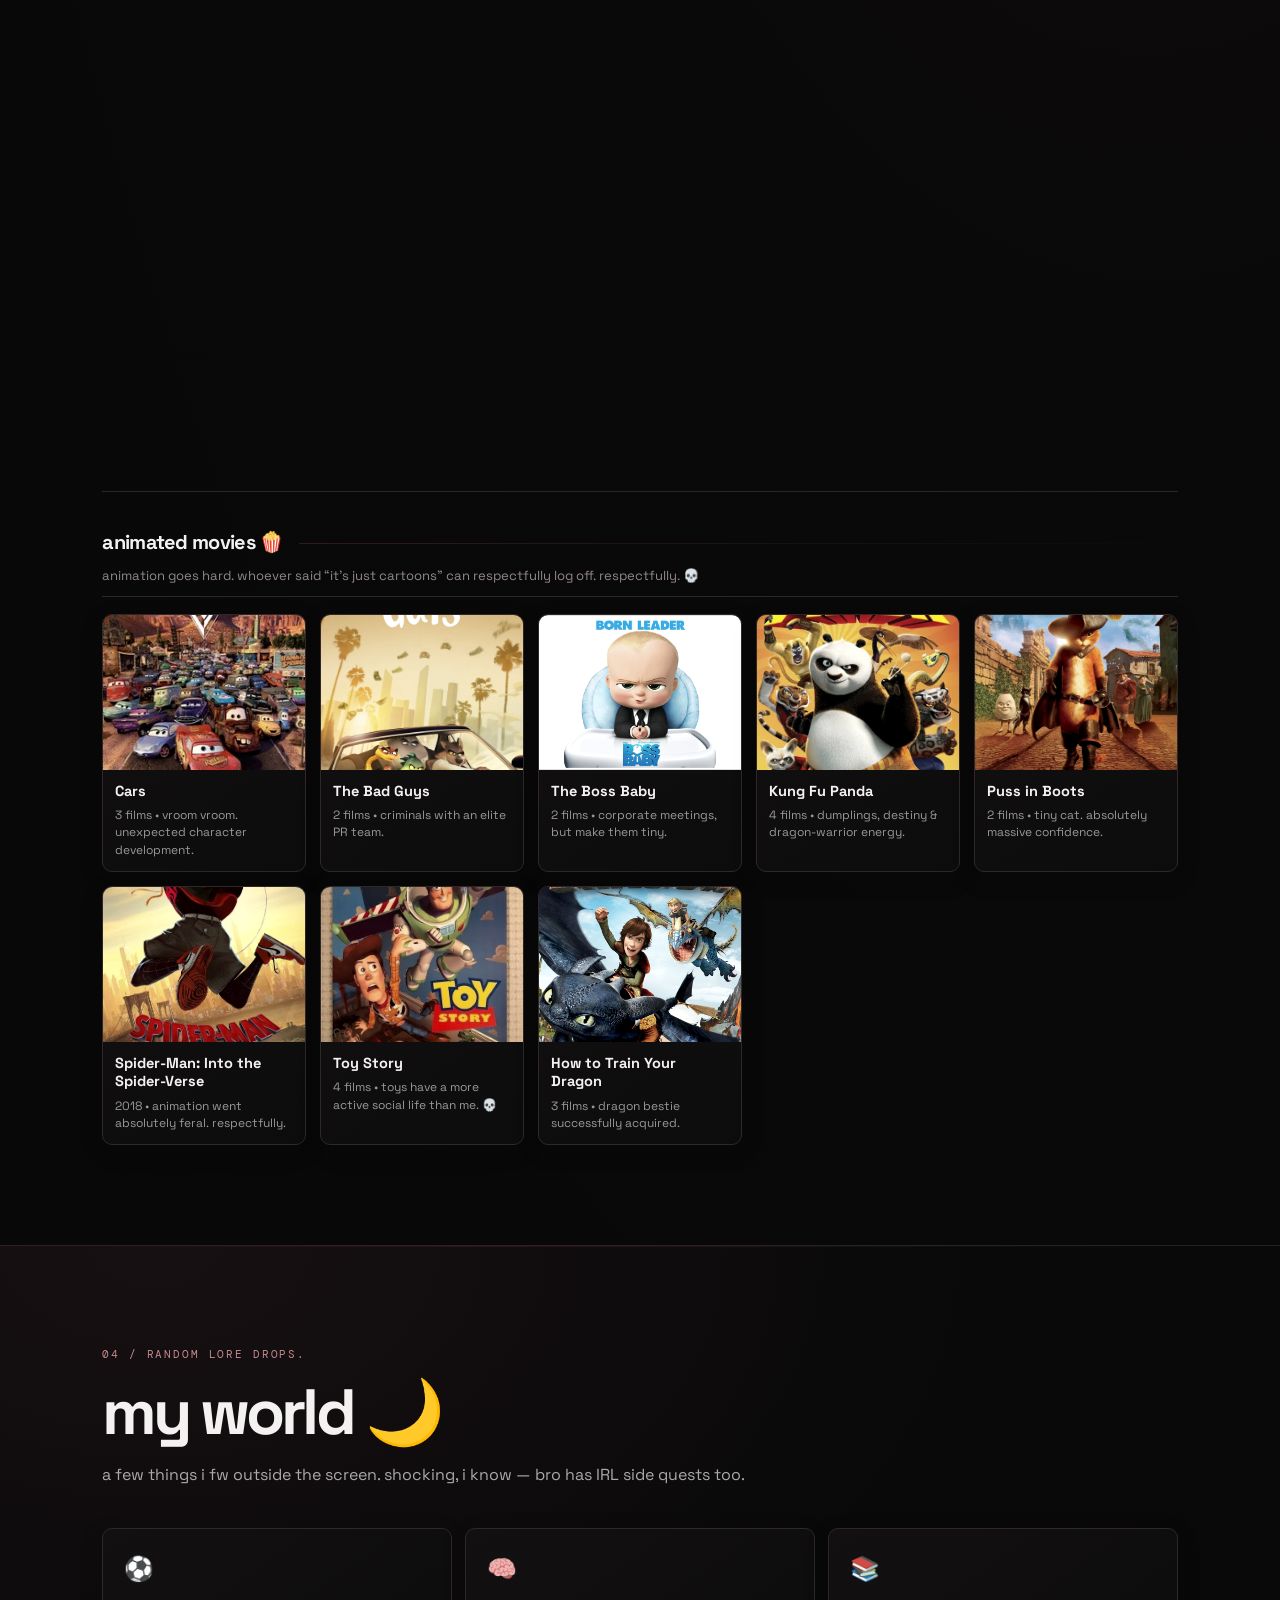
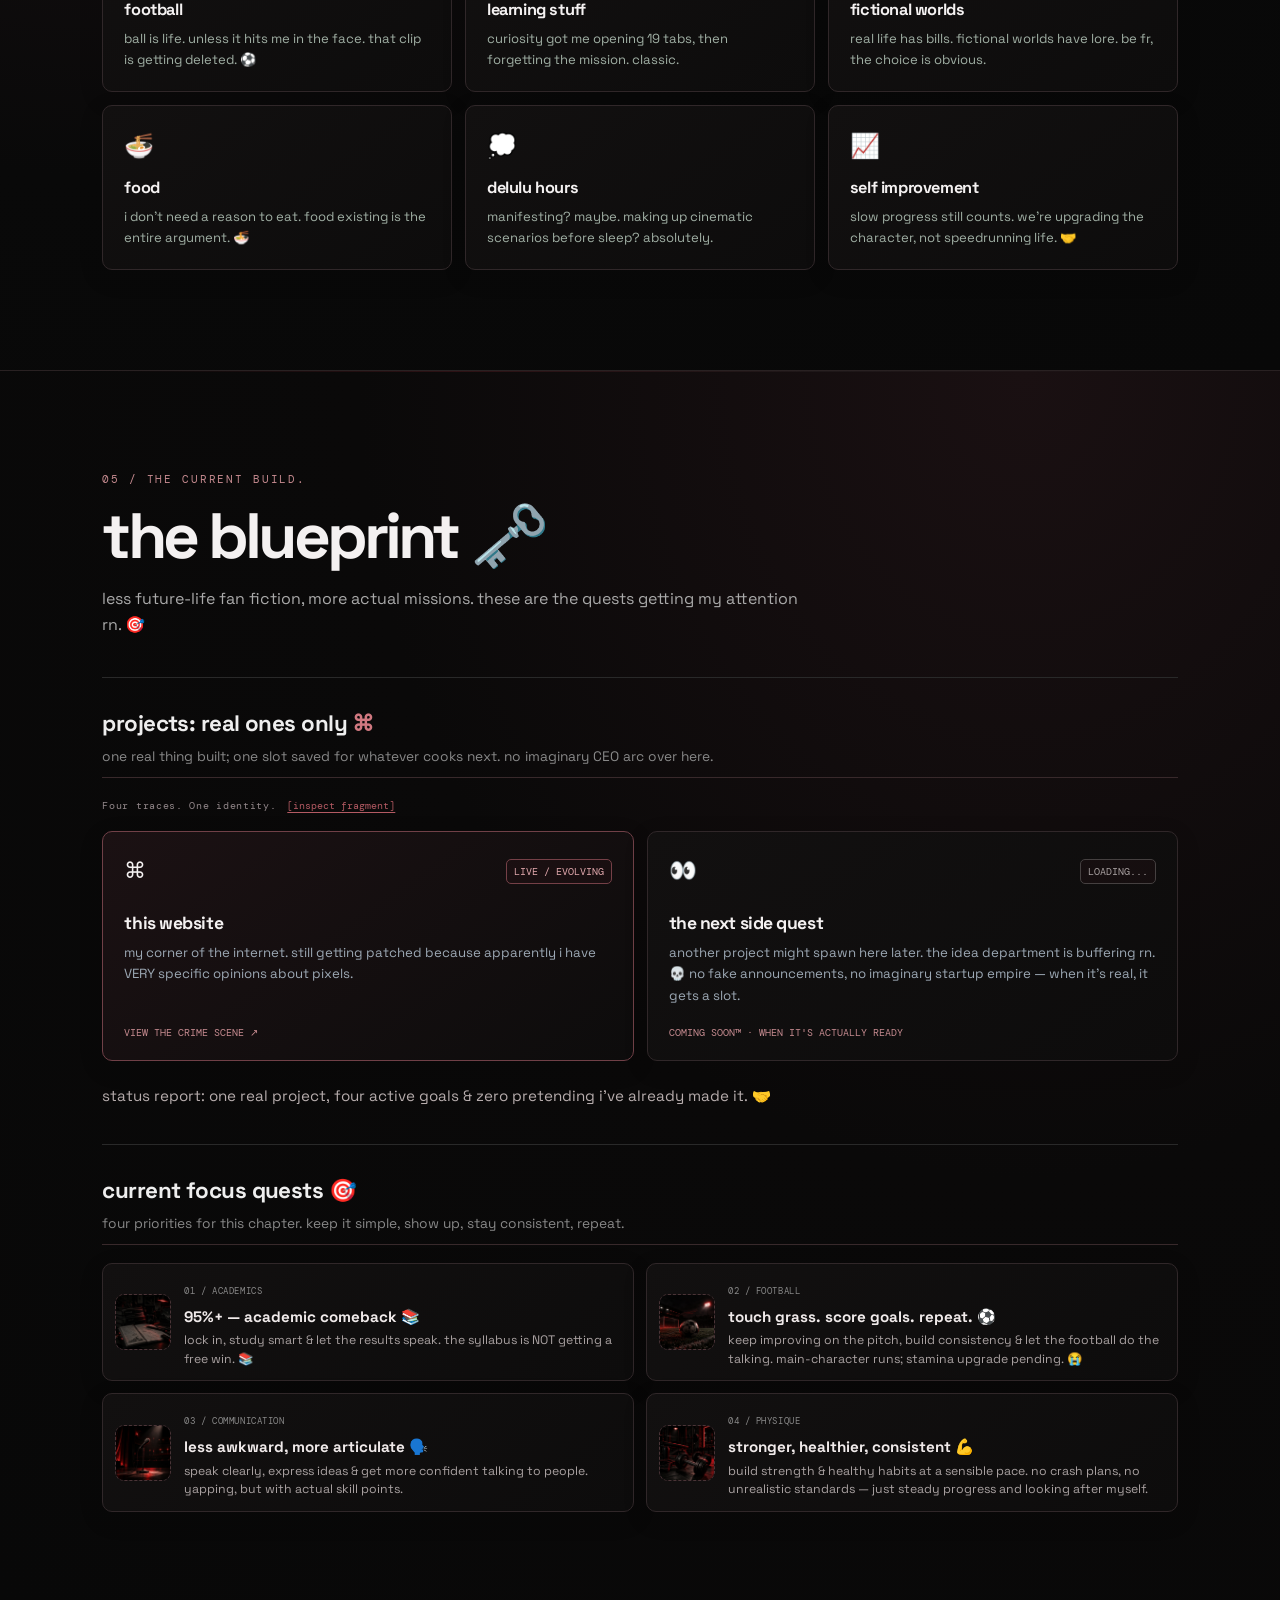
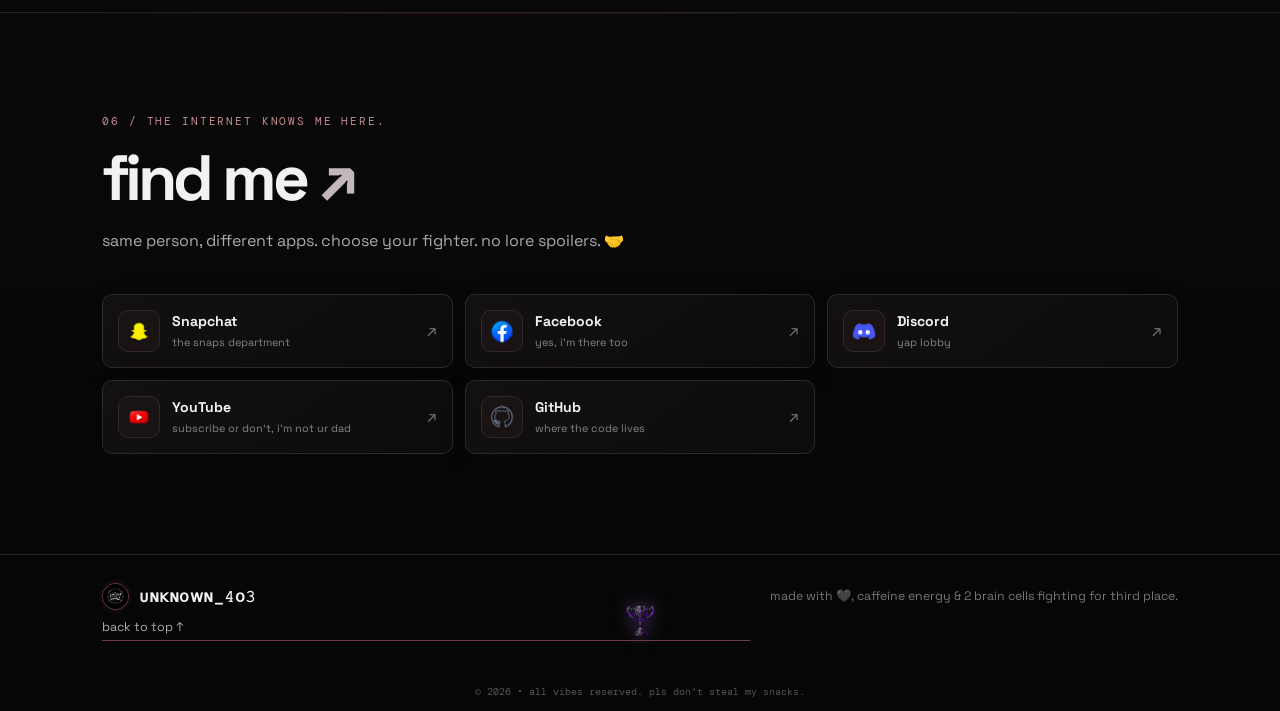
==== commit 74aa63c5: "complete music section (AFTERHOURS) build! except (mp3 files) THIS IS A COMPLETE BUILD OF MUSIC SECT" ====
--- a/index.html
+++ b/index.html
@@ -11,11 +11,11 @@
 </main>
 <div class="afterhours-entry" id="afterhoursEntry">
   <button class="afterhours-headphone-tab" id="afterhoursTab" type="button" aria-label="Open AFTERHOURS preview" aria-expanded="false" aria-controls="afterhoursPreview">
-    <img class="afterhours-headphone-image" src="assets/afterhours/afterhours-headphones.png" alt="">
+    <img class="afterhours-headphone-image" src="assets/afterhours/headset-icon.png" alt="">
     <span class="afterhours-tab-label">AFTERHOURS</span>
   </button>
   <div class="afterhours-preview" id="afterhoursPreview" hidden>
-    <img class="afterhours-preview-image" src="assets/afterhours/afterhours-preview.png" alt="Emerald headphones floating in a lush, neon-lit forest">
+    <img class="afterhours-preview-image" src="assets/afterhours/preview-panel.png" alt="Emerald headphones floating in a lush, neon-lit forest">
     <div class="afterhours-preview-intro">
       <span class="afterhours-preview-kicker">UNOFFICIAL NIGHT SHIFT // 403</span>
       <strong>oh, you're still awake?</strong>
--- a/styles.css
+++ b/styles.css
@@ -890,50 +890,125 @@
 
 
 
-/* AFTERHOURS TAB — edge-peek interaction; it belongs to the hero and scrolls away with it. */
-.afterhours-entry{position:absolute;z-index:20;left:0;top:50%;transform:translateY(-50%);display:flex;align-items:center}
-.afterhours-headphone-tab{display:flex;align-items:center;gap:11px;width:158px;min-width:158px;height:64px;padding:9px 14px 9px 9px;flex-direction:row-reverse;transform:translateX(-110px);border:1px solid #527b60;border-left:0;border-radius:0 15px 15px 0;background:linear-gradient(105deg,#101a14,#1d3328 72%,#294b38);color:#c1e5ce;box-shadow:8px 12px 34px #0009,inset 0 0 20px #9bd7b315;cursor:pointer;transition:transform .28s cubic-bezier(.2,.8,.2,1),box-shadow .28s}
-.afterhours-headphone-tab:hover,.afterhours-headphone-tab:focus-visible,.afterhours-entry:focus-within .afterhours-headphone-tab{transform:translateX(0);box-shadow:10px 14px 38px #000b,0 0 24px #68b98538;outline:none}
-.afterhours-headphone-icon{flex:0 0 39px;width:39px;height:39px;display:grid;place-items:center;border:1px dashed #a7d9b7a0;border-radius:50%;background:#0b130e;color:#c1e5ce}
-.headphone-icon-placeholder{font-size:22px;line-height:1}
-.afterhours-tab-label{font:800 12px/1 'DM Mono',monospace;letter-spacing:.16em;color:#c1e5ce;white-space:nowrap;text-shadow:0 0 13px #75bd8a55}
-.afterhours-preview{position:absolute;left:49px;top:calc(50% + 2px);width:min(330px,calc(100vw - 80px));padding:12px;display:grid;gap:10px;border:1px dashed #8db99a;border-radius:15px;background:rgba(9,16,12,.98);box-shadow:0 20px 58px #000d,0 0 26px #4d9b7020;backdrop-filter:blur(16px);transform:translateY(-50%);transform-origin:left center;animation:afterhours-panel-in .24s cubic-bezier(.2,.8,.2,1) both}
-.afterhours-preview[hidden]{display:none}
-.afterhours-preview-art{min-height:105px;display:grid;place-items:center;border:1px solid #41684e;border-radius:9px;background:radial-gradient(circle at 50% 42%,#345640,#14251a 62%,#0b110d);color:#9dc9a9;font:9px 'DM Mono',monospace;letter-spacing:.16em}
-.afterhours-preview-intro{padding:4px 5px 2px}
-.afterhours-preview-kicker,.afterhours-preview-card-kicker{display:block;color:#83b895;font:8px 'DM Mono',monospace;letter-spacing:.13em}
-.afterhours-preview-intro strong{display:block;margin-top:6px;color:#e0f0e4;font-size:17px;letter-spacing:-.035em}
-.afterhours-preview-intro p{margin:5px 0 0;color:#9fb0a3;font-size:11px;line-height:1.65}
-.afterhours-preview-card{display:flex;flex-direction:column;gap:6px;padding:13px;border:1px solid #466b50;border-radius:9px;background:linear-gradient(120deg,#1a3022,#101a14);color:#e1f0e5;text-decoration:none;transition:transform .2s,border-color .2s,background .2s}
-.afterhours-preview-card:hover{transform:translateY(-2px);border-color:#8bc49a;background:linear-gradient(120deg,#24432e,#142319)}
-.afterhours-preview-card strong{font-size:13px;letter-spacing:.08em}.afterhours-preview-card strong b{color:#9ed4aa}.afterhours-preview-card>span:last-child{color:#9aafa0;font-size:10px;line-height:1.5}
-@keyframes afterhours-panel-in{from{opacity:0;transform:translate(-8px,-50%) scale(.97)}to{opacity:1;transform:translate(0,-50%) scale(1)}}
-@media(max-width:760px){.afterhours-entry{top:50%;left:0;transform:translateY(-50%)}.afterhours-headphone-tab{height:58px;width:148px;min-width:148px;transform:translateX(-116px)}.afterhours-preview{left:43px;width:min(300px,calc(100vw - 60px));max-height:calc(100svh - 110px);overflow:auto}}
-@media(max-width:380px){.afterhours-preview{left:38px;width:calc(100vw - 48px)}}
-@media(prefers-reduced-motion:reduce){.afterhours-headphone-tab,.afterhours-preview-card{transition:none}.afterhours-preview{animation:none}}
-
-
-/* AFTERHOURS GLOBAL FLOATING HEADPHONE — shared across the entire homepage */
-.afterhours-entry{position:fixed!important;left:0!important;top:50%!important;bottom:auto!important;z-index:10020!important;display:flex!important;align-items:center!important;transform:translateY(-50%)!important;pointer-events:none!important}
-.afterhours-headphone-tab{pointer-events:auto!important;position:relative!important;display:flex!important;align-items:center!important;justify-content:flex-start!important;gap:8px!important;width:124px!important;min-width:124px!important;height:112px!important;padding:0 8px 0 0!important;flex-direction:row!important;overflow:visible!important;border:0!important;border-radius:0!important;background:transparent!important;box-shadow:none!important;color:#c1e5ce!important;cursor:pointer!important;transform:translateX(-76%)!important;transition:transform .32s cubic-bezier(.2,.8,.2,1),filter .3s ease!important}
-.afterhours-headphone-image{display:block!important;flex:0 0 86px!important;width:86px!important;height:86px!important;object-fit:contain!important;background:transparent!important;border:0!important;border-radius:0!important;box-shadow:none!important;filter:drop-shadow(0 3px 8px #000b) drop-shadow(0 0 8px #36d98a35)!important;transition:filter .3s ease,transform .3s ease!important}
-.afterhours-tab-label{display:block!important;max-width:0!important;overflow:hidden!important;opacity:0!important;white-space:nowrap!important;color:#b9e8c8!important;font:700 9px/1.2 'DM Mono',monospace!important;letter-spacing:.19em!important;text-shadow:0 0 12px #49bd7b70!important;transition:max-width .28s ease,opacity .2s ease!important}
-.afterhours-headphone-tab:hover,.afterhours-headphone-tab:focus-visible,.afterhours-entry:focus-within .afterhours-headphone-tab{transform:translateX(0)!important;background:transparent!important;border:0!important;box-shadow:none!important;outline:none!important}
-.afterhours-headphone-tab:hover .afterhours-headphone-image,.afterhours-headphone-tab:focus-visible .afterhours-headphone-image{filter:drop-shadow(0 4px 10px #000c) drop-shadow(0 0 15px #4de69a85)!important;transform:scale(1.035)!important}
-.afterhours-headphone-tab:hover .afterhours-tab-label,.afterhours-headphone-tab:focus-visible .afterhours-tab-label,.afterhours-entry:focus-within .afterhours-tab-label{max-width:110px!important;opacity:1!important}
-.afterhours-preview{pointer-events:auto!important;position:absolute!important;left:100px!important;top:50%!important;width:min(340px,calc(100vw - 120px))!important;max-height:calc(100svh - 30px)!important;overflow:auto!important;display:grid!important;grid-template-columns:1fr!important;gap:10px!important;padding:11px!important;border:1px dashed #77bd91!important;border-radius:13px!important;background:rgba(9,17,12,.97)!important;box-shadow:0 18px 55px #000c,0 0 25px #39b97920!important;backdrop-filter:blur(14px)!important;transform:translateY(-50%)!important;animation:afterhours-panel-in .24s ease both!important}
+
+
+/* AFTERHOURS — compact forest edge dock (global, refined) */
+.afterhours-entry{
+  position:fixed!important;left:0!important;top:50%!important;bottom:auto!important;
+  z-index:10020!important;display:flex!important;align-items:center!important;
+  width:max-content;transform:translateY(-50%)!important;pointer-events:none!important;
+}
+.afterhours-headphone-tab{
+  pointer-events:auto!important;position:relative!important;isolation:isolate;
+  display:flex!important;flex-direction:column!important;align-items:center!important;justify-content:center!important;
+  gap:3px!important;width:116px!important;min-width:116px!important;height:116px!important;
+  padding:10px 8px 9px!important;overflow:visible!important;
+  border:1px solid rgba(129,190,148,.55)!important;border-left:0!important;
+  border-radius:0 19px 19px 0!important;
+  background:linear-gradient(145deg,rgba(13,25,17,.98),rgba(29,51,40,.97) 58%,rgba(19,39,28,.99))!important;
+  color:#c1e5ce!important;box-shadow:0 12px 32px rgba(0,0,0,.42),inset 0 1px 0 rgba(211,245,220,.12),inset 0 0 24px rgba(77,155,112,.12)!important;
+  cursor:pointer!important;transform:translateX(-57px)!important;
+  transition:transform .38s cubic-bezier(.2,.82,.2,1),box-shadow .32s ease,border-color .32s ease!important;
+  -webkit-tap-highlight-color:transparent;
+}
+.afterhours-headphone-tab::before{
+  content:"";position:absolute;left:0;top:14px;bottom:14px;width:2px;border-radius:0 3px 3px 0;
+  background:linear-gradient(180deg,transparent,#70d69a 28%,#b3ebc4 50%,#70d69a 72%,transparent);
+  opacity:.8;box-shadow:0 0 10px rgba(91,220,143,.45);pointer-events:none;
+}
+.afterhours-headphone-tab::after{
+  content:"";position:absolute;right:9px;top:10px;width:5px;height:5px;border-radius:50%;
+  background:#82d99e;box-shadow:0 0 9px rgba(105,226,149,.8);opacity:.8;pointer-events:none;
+}
+.afterhours-headphone-image{
+  display:block!important;flex:0 0 45px!important;width:45px!important;height:45px!important;
+  max-width:45px!important;object-fit:contain!important;background:transparent!important;
+  border:0!important;border-radius:0!important;box-shadow:none!important;
+  filter:drop-shadow(0 3px 5px rgba(0,0,0,.58)) drop-shadow(0 0 5px rgba(59,207,128,.22))!important;
+  transform:translateX(28px)!important;
+  transition:transform .38s cubic-bezier(.2,.82,.2,1),filter .32s ease!important;
+}
+.afterhours-tab-label{
+  display:block!important;max-width:none!important;max-height:0!important;overflow:hidden!important;
+  opacity:0!important;transform:translateY(-4px)!important;
+  color:#c1e5ce!important;font:700 9px/1.2 'DM Mono',monospace!important;
+  letter-spacing:.16em!important;white-space:nowrap!important;text-align:center!important;
+  text-shadow:0 0 12px rgba(91,196,127,.48)!important;
+  transition:max-height .28s ease,opacity .22s ease,transform .28s ease!important;
+}
+.afterhours-entry:hover .afterhours-headphone-tab,
+.afterhours-headphone-tab:focus-visible,
+.afterhours-entry:focus-within .afterhours-headphone-tab,
+.afterhours-entry.is-expanded .afterhours-headphone-tab{
+  transform:translateX(0)!important;border-color:rgba(151,218,169,.78)!important;
+  box-shadow:0 14px 38px rgba(0,0,0,.52),0 0 22px rgba(77,177,112,.2),inset 0 1px 0 rgba(224,255,231,.15)!important;
+  outline:none!important;
+}
+.afterhours-entry:hover .afterhours-headphone-image,
+.afterhours-headphone-tab:focus-visible .afterhours-headphone-image,
+.afterhours-entry.is-expanded .afterhours-headphone-image{
+  transform:translateX(0) scale(1.015)!important;
+  filter:drop-shadow(0 4px 7px rgba(0,0,0,.58)) drop-shadow(0 0 9px rgba(80,220,137,.4))!important;
+}
+.afterhours-entry:hover .afterhours-tab-label,
+.afterhours-headphone-tab:focus-visible .afterhours-tab-label,
+.afterhours-entry.is-expanded .afterhours-tab-label{
+  max-height:16px!important;opacity:1!important;transform:translateY(0)!important;
+}
+.afterhours-headphone-tab:focus-visible{outline:2px solid #b7edc8!important;outline-offset:3px!important}
+.afterhours-preview{
+  pointer-events:auto!important;position:absolute!important;left:calc(100% + 13px)!important;top:50%!important;
+  width:min(326px,calc(100vw - 94px))!important;max-height:calc(100svh - 32px)!important;overflow:auto!important;
+  display:grid!important;grid-template-columns:1fr!important;gap:10px!important;padding:11px!important;
+  border:1px solid rgba(117,183,137,.68)!important;border-radius:15px!important;
+  background:linear-gradient(145deg,rgba(8,16,11,.985),rgba(15,29,19,.985))!important;
+  box-shadow:0 20px 54px rgba(0,0,0,.62),0 0 24px rgba(61,167,99,.15)!important;
+  backdrop-filter:blur(16px)!important;transform:translateY(-50%)!important;
+  animation:afterhours-panel-in .28s cubic-bezier(.2,.8,.2,1) both!important;
+}
 .afterhours-preview[hidden]{display:none!important}
-.afterhours-preview-image{display:block;width:100%;height:142px;object-fit:cover;object-position:center 52%;border:1px solid #42684d;border-radius:8px}
+.afterhours-preview-image{
+  display:block;width:100%;height:142px;object-fit:cover;object-position:center 52%;
+  border:1px solid rgba(94,145,105,.72);border-radius:9px;
+}
 .afterhours-preview-intro{padding:3px 5px 5px;display:grid;gap:6px}
-.afterhours-preview-kicker,.afterhours-preview-card-kicker{color:#8bc69c;font:9px/1.4 'DM Mono',monospace;letter-spacing:.13em}
-.afterhours-preview-intro strong{color:#e2f2e6;font-size:16px;font-weight:800}
+.afterhours-preview-kicker,.afterhours-preview-card-kicker{
+  color:#8bc69c;font:9px/1.4 'DM Mono',monospace;letter-spacing:.13em
+}
+.afterhours-preview-intro strong{color:#e2f2e6;font-size:16px;font-weight:800;letter-spacing:-.025em}
 .afterhours-preview-intro p{margin:0;color:#a8b9ad;font-size:11px;line-height:1.65}
-.afterhours-preview-card{display:grid;gap:7px;padding:13px;border:1px solid #42664c;border-radius:8px;background:linear-gradient(130deg,#1b3324,#101a13);color:#e2f2e6;text-decoration:none;transition:border-color .2s,transform .2s,box-shadow .2s}
-.afterhours-preview-card:hover,.afterhours-preview-card:focus-visible{border-color:#83c99a;transform:translateY(-2px);box-shadow:0 8px 22px #0007;outline:none}
+.afterhours-preview-card{
+  display:grid;gap:7px;padding:13px;border:1px solid #42664c;border-radius:9px;
+  background:linear-gradient(130deg,#1b3324,#101a13);color:#e2f2e6;text-decoration:none;
+  transition:border-color .22s,transform .22s,box-shadow .22s,background .22s;
+}
+.afterhours-preview-card:hover,.afterhours-preview-card:focus-visible{
+  border-color:#9bd7aa;transform:translateY(-2px);background:linear-gradient(130deg,#24452f,#14251a);
+  box-shadow:0 8px 22px rgba(0,0,0,.38);outline:none
+}
+.afterhours-preview-card:focus-visible{outline:2px solid #b7edc8;outline-offset:3px}
 .afterhours-preview-card strong{font:800 13px/1.4 'DM Mono',monospace;letter-spacing:.08em;color:#d9f0df}
 .afterhours-preview-card strong b{color:#80c996}
 .afterhours-preview-card>span:last-child{font-size:10px;color:#9eafa2;line-height:1.5}
-@keyframes afterhours-panel-in{from{opacity:0;transform:translate(-8px,-50%) scale(.98)}to{opacity:1;transform:translate(0,-50%) scale(1)}}
-@media(max-width:760px){.afterhours-entry{top:50%!important;left:0!important;bottom:auto!important;transform:translateY(-50%)!important}.afterhours-headphone-tab{width:108px!important;min-width:108px!important;height:96px!important;transform:translateX(-76%)!important}.afterhours-headphone-image{width:74px!important;height:74px!important;flex-basis:74px!important}.afterhours-headphone-tab:hover,.afterhours-headphone-tab:focus-visible,.afterhours-entry:focus-within .afterhours-headphone-tab{transform:translateX(0)!important}.afterhours-preview{left:78px!important;width:min(310px,calc(100vw - 88px))!important}.afterhours-preview-image{height:118px}}
-@media(hover:none){.afterhours-headphone-tab{transform:translateX(-76%)!important}.afterhours-headphone-tab:focus-visible,.afterhours-headphone-tab:active{transform:translateX(0)!important}.afterhours-headphone-tab:focus-visible .afterhours-tab-label,.afterhours-headphone-tab:active .afterhours-tab-label{max-width:110px!important;opacity:1!important}}
-@media(prefers-reduced-motion:reduce){.afterhours-headphone-tab,.afterhours-headphone-image,.afterhours-tab-label,.afterhours-preview-card{transition:none!important}.afterhours-preview{animation:none!important}}
+@keyframes afterhours-panel-in{from{opacity:0;transform:translate(8px,-50%) scale(.975)}to{opacity:1;transform:translate(0,-50%) scale(1)}}
+@media(max-width:760px){
+  .afterhours-headphone-tab{width:104px!important;min-width:104px!important;height:104px!important;transform:translateX(-50px)!important}
+  .afterhours-headphone-image{width:42px!important;height:42px!important;flex-basis:42px!important;transform:translateX(24px)!important}
+  .afterhours-entry:hover .afterhours-headphone-image,.afterhours-headphone-tab:focus-visible .afterhours-headphone-image,.afterhours-entry.is-expanded .afterhours-headphone-image{transform:translateX(0) scale(1.015)!important}
+  .afterhours-preview{left:calc(100% + 9px)!important;width:min(300px,calc(100vw - 78px))!important;max-height:calc(100svh - 24px)!important}
+  .afterhours-preview-image{height:116px}
+}
+@media(max-width:380px){.afterhours-preview{width:calc(100vw - 76px)!important}.afterhours-preview-image{height:100px}}
+@media(hover:none){
+  .afterhours-headphone-tab{transform:translateX(-50px)!important}
+  .afterhours-entry.is-expanded .afterhours-headphone-tab{transform:translateX(0)!important}
+  .afterhours-entry.is-expanded .afterhours-headphone-image{transform:translateX(0)!important}
+}
+@media(prefers-reduced-motion:reduce){
+  .afterhours-headphone-tab,.afterhours-headphone-image,.afterhours-tab-label,.afterhours-preview-card{transition:none!important}
+  .afterhours-preview{animation:none!important}
+}
+/* AFTERHOURS hover linger: keep the dock open briefly after pointer exit. */
+.afterhours-entry.is-hover-expanded .afterhours-headphone-tab{transform:translateX(0)!important;border-color:rgba(151,218,169,.78)!important;box-shadow:0 14px 38px rgba(0,0,0,.52),0 0 22px rgba(77,177,112,.2),inset 0 1px 0 rgba(224,255,231,.15)!important}
+.afterhours-entry.is-hover-expanded .afterhours-headphone-image{transform:translateX(0) scale(1.015)!important;filter:drop-shadow(0 4px 7px rgba(0,0,0,.58)) drop-shadow(0 0 9px rgba(80,220,137,.4))!important}
+.afterhours-entry.is-hover-expanded .afterhours-tab-label{max-height:16px!important;opacity:1!important;transform:translateY(0)!important}
